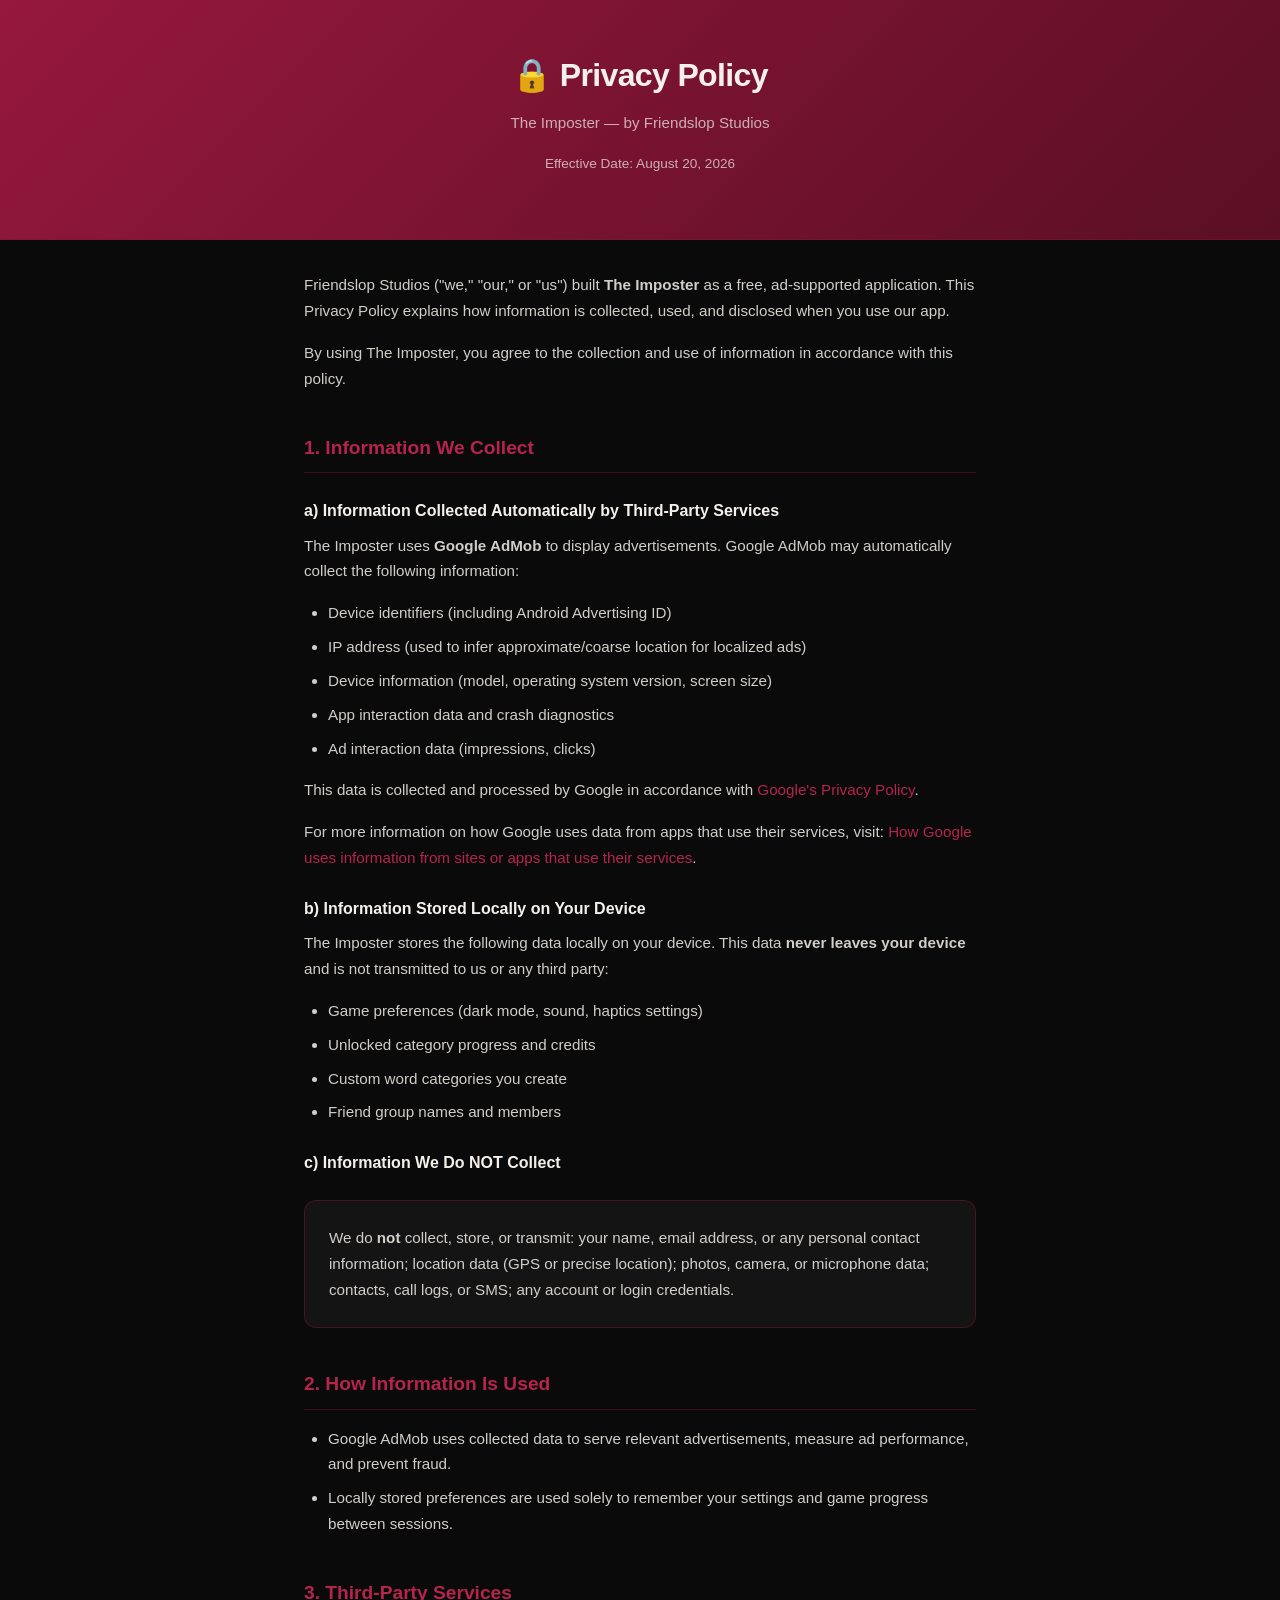
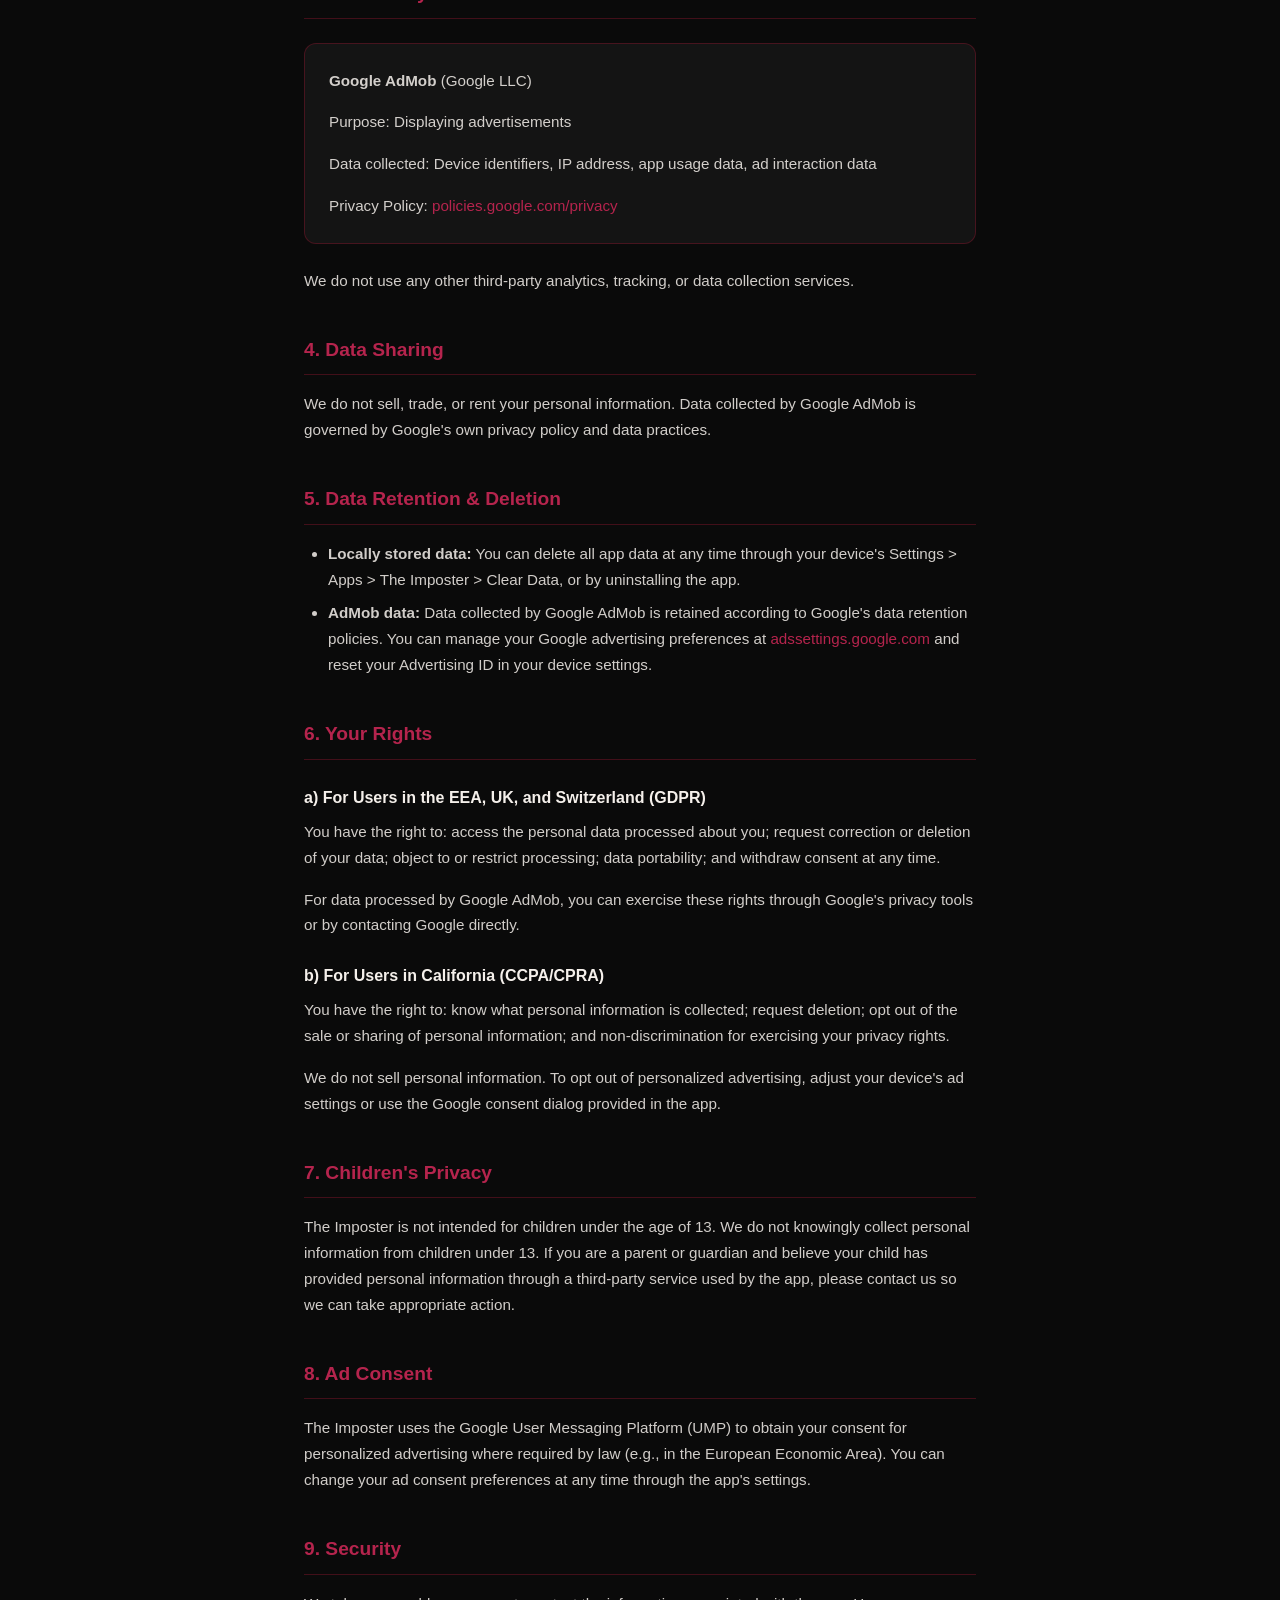
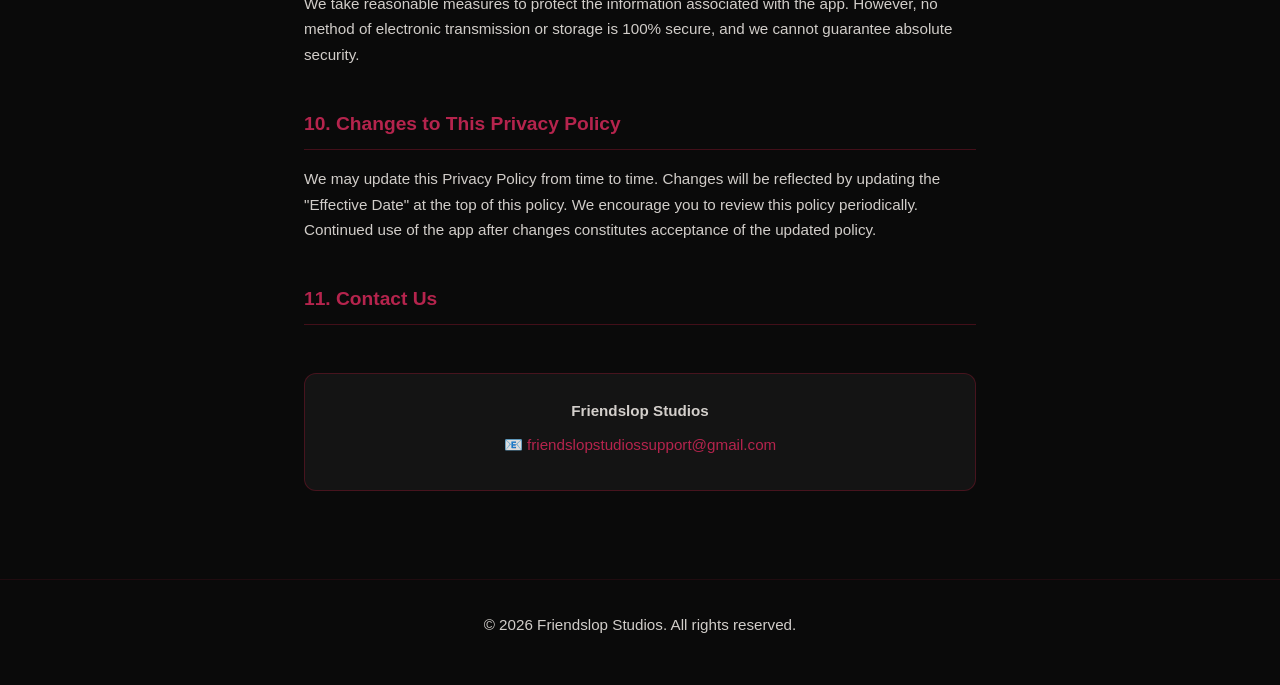
==== index.html @ f7e6eac1 "Add files via upload" ====
<!DOCTYPE html>
<html lang="en">
<head>
    <meta charset="UTF-8">
    <meta name="viewport" content="width=device-width, initial-scale=1.0">
    <title>Privacy Policy — The Imposter</title>
    <meta name="description" content="Privacy Policy for The Imposter game app by Friendslop Studios.">
    <style>
        :root {
            --bg: #0A0A0A;
            --surface: #141414;
            --accent: #96183C;
            --accent-light: #B5244D;
            --text: #F5F0EB;
            --text-muted: #8A7E74;
            --border: rgba(122, 20, 41, 0.5);
        }

        * {
            margin: 0;
            padding: 0;
            box-sizing: border-box;
        }

        body {
            font-family: 'Segoe UI', -apple-system, BlinkMacSystemFont, 'Roboto', sans-serif;
            background-color: var(--bg);
            color: var(--text);
            line-height: 1.7;
            padding: 0;
        }

        .header {
            background: linear-gradient(135deg, var(--accent) 0%, #5a0f22 100%);
            padding: 3rem 1.5rem;
            text-align: center;
            border-bottom: 1px solid var(--border);
        }

        .header h1 {
            font-size: 2rem;
            font-weight: 800;
            margin-bottom: 0.5rem;
            letter-spacing: -0.02em;
        }

        .header p {
            color: rgba(245, 240, 235, 0.7);
            font-size: 0.95rem;
        }

        .container {
            max-width: 720px;
            margin: 0 auto;
            padding: 2rem 1.5rem 4rem;
        }

        h2 {
            color: var(--accent-light);
            font-size: 1.2rem;
            font-weight: 700;
            margin-top: 2.5rem;
            margin-bottom: 1rem;
            padding-bottom: 0.5rem;
            border-bottom: 1px solid var(--border);
        }

        h3 {
            color: var(--text);
            font-size: 1rem;
            font-weight: 600;
            margin-top: 1.5rem;
            margin-bottom: 0.5rem;
        }

        p {
            margin-bottom: 1rem;
            color: rgba(245, 240, 235, 0.85);
            font-size: 0.95rem;
        }

        ul {
            margin-bottom: 1rem;
            padding-left: 1.5rem;
        }

        li {
            margin-bottom: 0.5rem;
            color: rgba(245, 240, 235, 0.85);
            font-size: 0.95rem;
        }

        a {
            color: var(--accent-light);
            text-decoration: none;
            border-bottom: 1px solid transparent;
            transition: border-color 0.2s;
        }

        a:hover {
            border-bottom-color: var(--accent-light);
        }

        .card {
            background: var(--surface);
            border: 1px solid var(--border);
            border-radius: 12px;
            padding: 1.5rem;
            margin: 1.5rem 0;
        }

        .contact-card {
            text-align: center;
            margin-top: 3rem;
        }

        .contact-card p {
            margin-bottom: 0.5rem;
        }

        .footer {
            text-align: center;
            padding: 2rem;
            color: var(--text-muted);
            font-size: 0.85rem;
            border-top: 1px solid rgba(122, 20, 41, 0.2);
        }

        @media (max-width: 600px) {
            .header {
                padding: 2rem 1rem;
            }
            .header h1 {
                font-size: 1.5rem;
            }
            .container {
                padding: 1.5rem 1rem 3rem;
            }
        }
    </style>
</head>
<body>

<div class="header">
    <h1>🔒 Privacy Policy</h1>
    <p>The Imposter — by Friendslop Studios</p>
    <p style="margin-top: 0.5rem; font-size: 0.85rem;">Effective Date: August 20, 2026</p>
</div>

<div class="container">
    <p>Friendslop Studios ("we," "our," or "us") built <strong>The Imposter</strong> as a free, ad-supported application. This Privacy Policy explains how information is collected, used, and disclosed when you use our app.</p>
    <p>By using The Imposter, you agree to the collection and use of information in accordance with this policy.</p>

    <h2>1. Information We Collect</h2>

    <h3>a) Information Collected Automatically by Third-Party Services</h3>
    <p>The Imposter uses <strong>Google AdMob</strong> to display advertisements. Google AdMob may automatically collect the following information:</p>
    <ul>
        <li>Device identifiers (including Android Advertising ID)</li>
        <li>IP address (used to infer approximate/coarse location for localized ads)</li>
        <li>Device information (model, operating system version, screen size)</li>
        <li>App interaction data and crash diagnostics</li>
        <li>Ad interaction data (impressions, clicks)</li>
    </ul>
    <p>This data is collected and processed by Google in accordance with <a href="https://policies.google.com/privacy" target="_blank" rel="noopener">Google's Privacy Policy</a>.</p>
    <p>For more information on how Google uses data from apps that use their services, visit: <a href="https://policies.google.com/technologies/partner-sites" target="_blank" rel="noopener">How Google uses information from sites or apps that use their services</a>.</p>

    <h3>b) Information Stored Locally on Your Device</h3>
    <p>The Imposter stores the following data locally on your device. This data <strong>never leaves your device</strong> and is not transmitted to us or any third party:</p>
    <ul>
        <li>Game preferences (dark mode, sound, haptics settings)</li>
        <li>Unlocked category progress and credits</li>
        <li>Custom word categories you create</li>
        <li>Friend group names and members</li>
    </ul>

    <h3>c) Information We Do NOT Collect</h3>
    <div class="card">
        <p style="margin-bottom: 0;">We do <strong>not</strong> collect, store, or transmit: your name, email address, or any personal contact information; location data (GPS or precise location); photos, camera, or microphone data; contacts, call logs, or SMS; any account or login credentials.</p>
    </div>

    <h2>2. How Information Is Used</h2>
    <ul>
        <li>Google AdMob uses collected data to serve relevant advertisements, measure ad performance, and prevent fraud.</li>
        <li>Locally stored preferences are used solely to remember your settings and game progress between sessions.</li>
    </ul>

    <h2>3. Third-Party Services</h2>
    <div class="card">
        <p><strong>Google AdMob</strong> (Google LLC)</p>
        <p>Purpose: Displaying advertisements</p>
        <p>Data collected: Device identifiers, IP address, app usage data, ad interaction data</p>
        <p style="margin-bottom: 0;">Privacy Policy: <a href="https://policies.google.com/privacy" target="_blank" rel="noopener">policies.google.com/privacy</a></p>
    </div>
    <p>We do not use any other third-party analytics, tracking, or data collection services.</p>

    <h2>4. Data Sharing</h2>
    <p>We do not sell, trade, or rent your personal information. Data collected by Google AdMob is governed by Google's own privacy policy and data practices.</p>

    <h2>5. Data Retention &amp; Deletion</h2>
    <ul>
        <li><strong>Locally stored data:</strong> You can delete all app data at any time through your device's Settings &gt; Apps &gt; The Imposter &gt; Clear Data, or by uninstalling the app.</li>
        <li><strong>AdMob data:</strong> Data collected by Google AdMob is retained according to Google's data retention policies. You can manage your Google advertising preferences at <a href="https://adssettings.google.com" target="_blank" rel="noopener">adssettings.google.com</a> and reset your Advertising ID in your device settings.</li>
    </ul>

    <h2>6. Your Rights</h2>

    <h3>a) For Users in the EEA, UK, and Switzerland (GDPR)</h3>
    <p>You have the right to: access the personal data processed about you; request correction or deletion of your data; object to or restrict processing; data portability; and withdraw consent at any time.</p>
    <p>For data processed by Google AdMob, you can exercise these rights through Google's privacy tools or by contacting Google directly.</p>

    <h3>b) For Users in California (CCPA/CPRA)</h3>
    <p>You have the right to: know what personal information is collected; request deletion; opt out of the sale or sharing of personal information; and non-discrimination for exercising your privacy rights.</p>
    <p>We do not sell personal information. To opt out of personalized advertising, adjust your device's ad settings or use the Google consent dialog provided in the app.</p>

    <h2>7. Children's Privacy</h2>
    <p>The Imposter is not intended for children under the age of 13. We do not knowingly collect personal information from children under 13. If you are a parent or guardian and believe your child has provided personal information through a third-party service used by the app, please contact us so we can take appropriate action.</p>

    <h2>8. Ad Consent</h2>
    <p>The Imposter uses the Google User Messaging Platform (UMP) to obtain your consent for personalized advertising where required by law (e.g., in the European Economic Area). You can change your ad consent preferences at any time through the app's settings.</p>

    <h2>9. Security</h2>
    <p>We take reasonable measures to protect the information associated with the app. However, no method of electronic transmission or storage is 100% secure, and we cannot guarantee absolute security.</p>

    <h2>10. Changes to This Privacy Policy</h2>
    <p>We may update this Privacy Policy from time to time. Changes will be reflected by updating the "Effective Date" at the top of this policy. We encourage you to review this policy periodically. Continued use of the app after changes constitutes acceptance of the updated policy.</p>

    <h2>11. Contact Us</h2>
    <div class="card contact-card">
        <p><strong>Friendslop Studios</strong></p>
        <p>📧 <a href="mailto:friendslopstudiossupport@gmail.com">friendslopstudiossupport@gmail.com</a></p>
    </div>
</div>

<div class="footer">
    <p>&copy; 2026 Friendslop Studios. All rights reserved.</p>
</div>

</body>
</html>
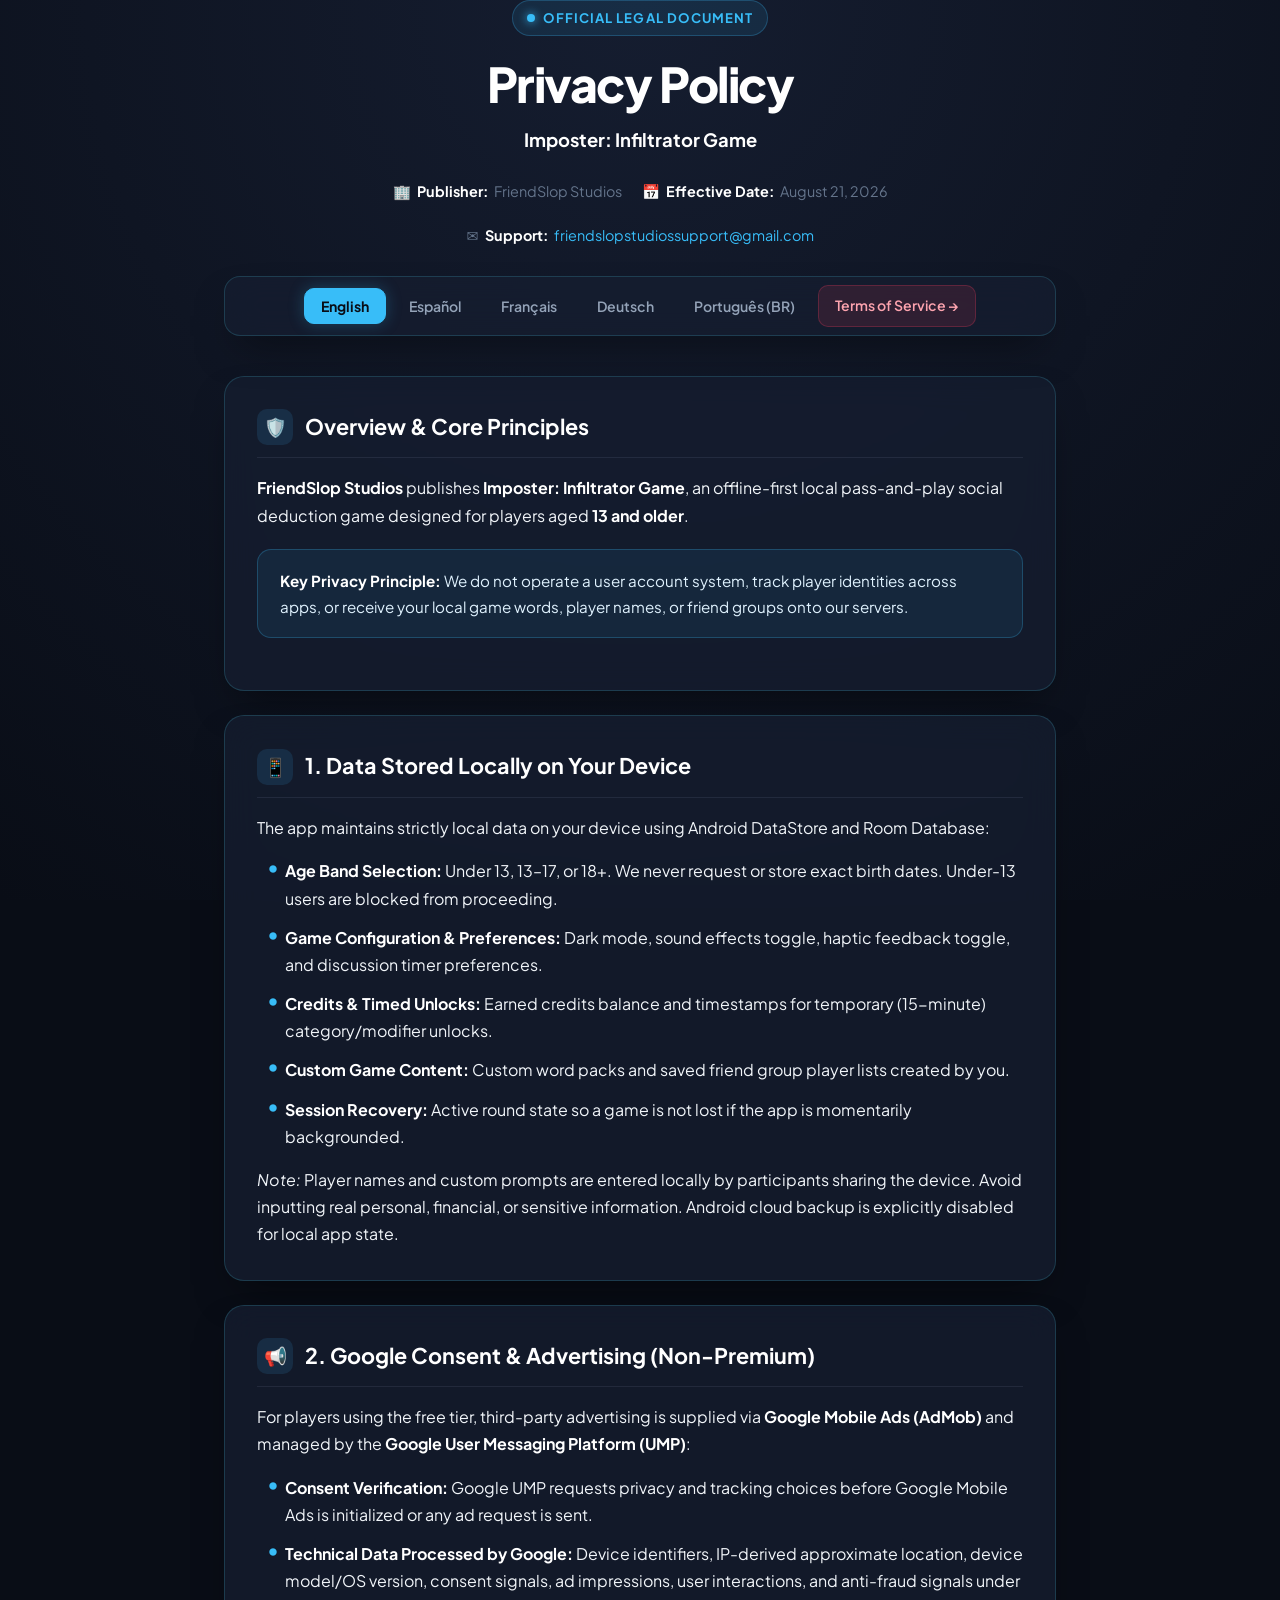
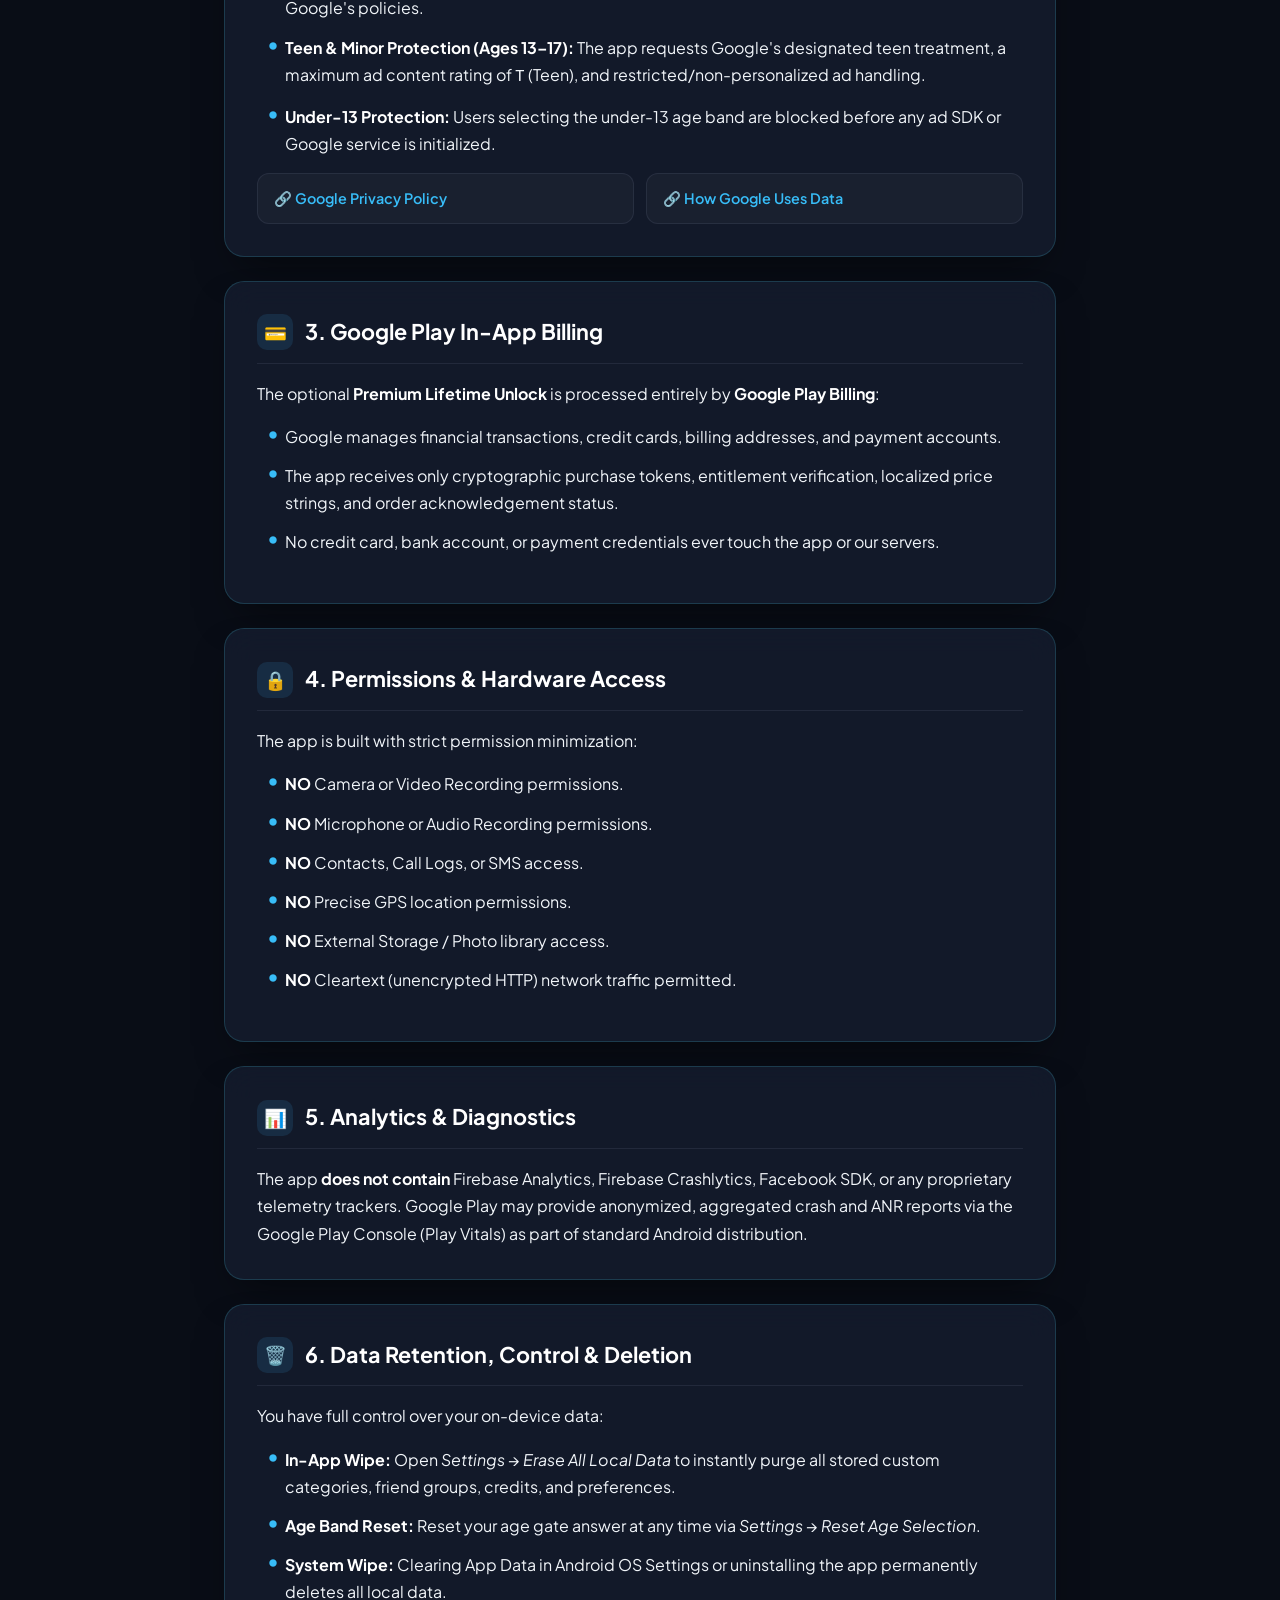
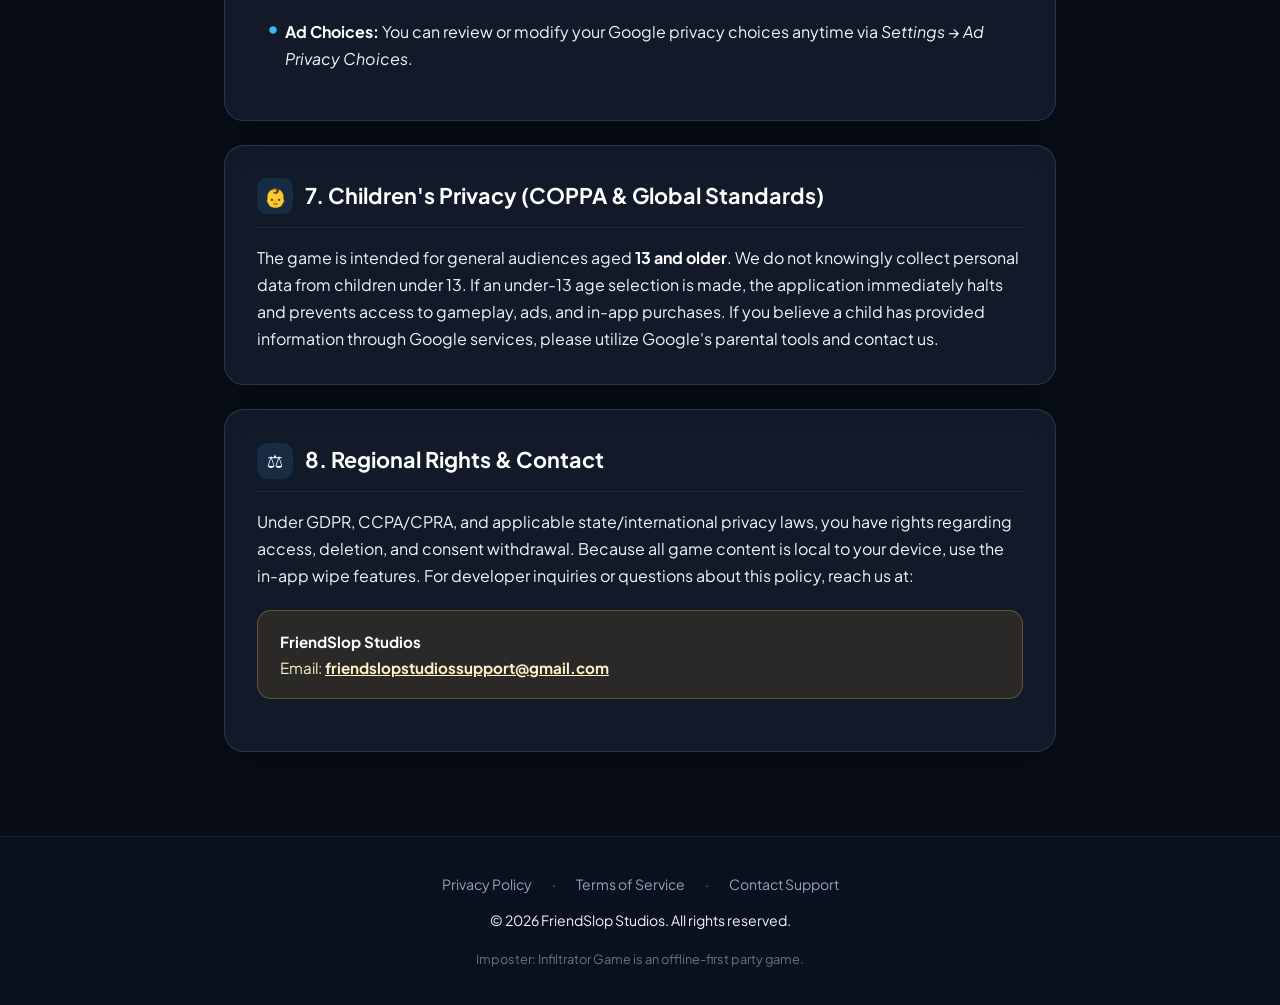
==== commit eb0a44b5: "Add files via upload" ====
--- a/index.html
+++ b/index.html
@@ -1,240 +1,701 @@
 <!DOCTYPE html>
 <html lang="en">
 <head>
-    <meta charset="UTF-8">
-    <meta name="viewport" content="width=device-width, initial-scale=1.0">
-    <title>Privacy Policy — The Imposter</title>
-    <meta name="description" content="Privacy Policy for The Imposter game app by Friendslop Studios.">
-    <style>
-        :root {
-            --bg: #0A0A0A;
-            --surface: #141414;
-            --accent: #96183C;
-            --accent-light: #B5244D;
-            --text: #F5F0EB;
-            --text-muted: #8A7E74;
-            --border: rgba(122, 20, 41, 0.5);
-        }
-
-        * {
-            margin: 0;
-            padding: 0;
-            box-sizing: border-box;
-        }
-
-        body {
-            font-family: 'Segoe UI', -apple-system, BlinkMacSystemFont, 'Roboto', sans-serif;
-            background-color: var(--bg);
-            color: var(--text);
-            line-height: 1.7;
-            padding: 0;
-        }
-
-        .header {
-            background: linear-gradient(135deg, var(--accent) 0%, #5a0f22 100%);
-            padding: 3rem 1.5rem;
-            text-align: center;
-            border-bottom: 1px solid var(--border);
-        }
-
-        .header h1 {
-            font-size: 2rem;
-            font-weight: 800;
-            margin-bottom: 0.5rem;
-            letter-spacing: -0.02em;
-        }
-
-        .header p {
-            color: rgba(245, 240, 235, 0.7);
-            font-size: 0.95rem;
-        }
-
-        .container {
-            max-width: 720px;
-            margin: 0 auto;
-            padding: 2rem 1.5rem 4rem;
-        }
-
-        h2 {
-            color: var(--accent-light);
-            font-size: 1.2rem;
-            font-weight: 700;
-            margin-top: 2.5rem;
-            margin-bottom: 1rem;
-            padding-bottom: 0.5rem;
-            border-bottom: 1px solid var(--border);
-        }
-
-        h3 {
-            color: var(--text);
-            font-size: 1rem;
-            font-weight: 600;
-            margin-top: 1.5rem;
-            margin-bottom: 0.5rem;
-        }
-
-        p {
-            margin-bottom: 1rem;
-            color: rgba(245, 240, 235, 0.85);
-            font-size: 0.95rem;
-        }
-
-        ul {
-            margin-bottom: 1rem;
-            padding-left: 1.5rem;
-        }
-
-        li {
-            margin-bottom: 0.5rem;
-            color: rgba(245, 240, 235, 0.85);
-            font-size: 0.95rem;
-        }
-
-        a {
-            color: var(--accent-light);
-            text-decoration: none;
-            border-bottom: 1px solid transparent;
-            transition: border-color 0.2s;
-        }
-
-        a:hover {
-            border-bottom-color: var(--accent-light);
-        }
-
-        .card {
-            background: var(--surface);
-            border: 1px solid var(--border);
-            border-radius: 12px;
-            padding: 1.5rem;
-            margin: 1.5rem 0;
-        }
-
-        .contact-card {
-            text-align: center;
-            margin-top: 3rem;
-        }
-
-        .contact-card p {
-            margin-bottom: 0.5rem;
-        }
-
-        .footer {
-            text-align: center;
-            padding: 2rem;
-            color: var(--text-muted);
-            font-size: 0.85rem;
-            border-top: 1px solid rgba(122, 20, 41, 0.2);
-        }
-
-        @media (max-width: 600px) {
-            .header {
-                padding: 2rem 1rem;
-            }
-            .header h1 {
-                font-size: 1.5rem;
-            }
-            .container {
-                padding: 1.5rem 1rem 3rem;
-            }
-        }
-    </style>
+  <meta charset="UTF-8">
+  <meta name="viewport" content="width=device-width, initial-scale=1.0">
+  <title>Privacy Policy — Imposter: Infiltrator Game</title>
+  <meta name="description" content="Official Privacy Policy for Imposter: Infiltrator Game published by FriendSlop Studios.">
+  <link rel="preconnect" href="https://fonts.googleapis.com">
+  <link rel="preconnect" href="https://fonts.gstatic.com" crossorigin>
+  <link href="https://fonts.googleapis.com/css2?family=Plus+Jakarta+Sans:wght@400;500;600;700;800&display=swap" rel="stylesheet">
+  
+  <style>
+    :root {
+      --bg-gradient: radial-gradient(circle at 50% 0%, #151d30 0%, #090d16 100%);
+      --bg: #090d16;
+      --card-bg: rgba(22, 30, 48, 0.75);
+      --card-border: rgba(77, 214, 237, 0.18);
+      --card-hover-border: rgba(77, 214, 237, 0.35);
+      --text-main: #f1f5f9;
+      --text-muted: #94a3b8;
+      --text-dim: #64748b;
+      --primary: #38bdf8;
+      --primary-glow: rgba(56, 189, 248, 0.25);
+      --accent: #f43f5e;
+      --gold: #fbbf24;
+      --gold-bg: rgba(251, 191, 36, 0.1);
+      --success: #34d399;
+      --line: rgba(148, 163, 184, 0.12);
+      --shadow: 0 20px 40px -15px rgba(0, 0, 0, 0.5);
+    }
+
+    * {
+      box-sizing: border-box;
+      margin: 0;
+      padding: 0;
+    }
+
+    body {
+      background: var(--bg);
+      background-image: var(--bg-gradient);
+      background-attachment: fixed;
+      color: var(--text-main);
+      font-family: 'Plus Jakarta Sans', system-ui, -apple-system, sans-serif;
+      line-height: 1.7;
+      font-size: 16px;
+      min-height: 100vh;
+      display: flex;
+      flex-direction: column;
+    }
+
+    .container {
+      width: 100%;
+      max-width: 880px;
+      margin: 0 auto;
+      padding: 0 24px;
+    }
+
+    /* Header */
+    header {
+      padding: 60px 0 32px;
+      text-align: center;
+      position: relative;
+    }
+
+    .badge-wrap {
+      display: inline-flex;
+      align-items: center;
+      gap: 8px;
+      background: rgba(56, 189, 248, 0.1);
+      border: 1px solid rgba(56, 189, 248, 0.25);
+      padding: 6px 14px;
+      border-radius: 999px;
+      font-size: 0.82rem;
+      font-weight: 700;
+      color: var(--primary);
+      text-transform: uppercase;
+      letter-spacing: 0.08em;
+      margin-bottom: 20px;
+    }
+
+    .badge-dot {
+      width: 8px;
+      height: 8px;
+      background: var(--primary);
+      border-radius: 50%;
+      box-shadow: 0 0 10px var(--primary);
+    }
+
+    h1 {
+      font-size: clamp(2rem, 5vw, 3rem);
+      font-weight: 800;
+      letter-spacing: -0.03em;
+      color: #ffffff;
+      margin-bottom: 12px;
+      line-height: 1.15;
+    }
+
+    .subtitle {
+      font-size: 1.15rem;
+      color: var(--text-muted);
+      max-width: 600px;
+      margin: 0 auto 24px;
+    }
+
+    .meta-bar {
+      display: flex;
+      flex-wrap: wrap;
+      justify-content: center;
+      gap: 20px;
+      font-size: 0.9rem;
+      color: var(--text-dim);
+      margin-bottom: 28px;
+    }
+
+    .meta-bar span {
+      display: inline-flex;
+      align-items: center;
+      gap: 6px;
+    }
+
+    .meta-bar a {
+      color: var(--primary);
+      text-decoration: none;
+      transition: color 0.2s;
+    }
+
+    .meta-bar a:hover {
+      text-decoration: underline;
+    }
+
+    /* Language & Nav Bar */
+    .nav-bar {
+      background: var(--card-bg);
+      backdrop-filter: blur(16px);
+      -webkit-backdrop-filter: blur(16px);
+      border: 1px solid var(--card-border);
+      border-radius: 16px;
+      padding: 8px;
+      display: flex;
+      flex-wrap: wrap;
+      justify-content: center;
+      align-items: center;
+      gap: 6px;
+      margin-bottom: 40px;
+      box-shadow: var(--shadow);
+      position: sticky;
+      top: 16px;
+      z-index: 100;
+    }
+
+    .nav-btn {
+      background: transparent;
+      border: 1px solid transparent;
+      color: var(--text-muted);
+      padding: 8px 16px;
+      border-radius: 10px;
+      font-size: 0.88rem;
+      font-weight: 600;
+      cursor: pointer;
+      text-decoration: none;
+      transition: all 0.2s ease;
+      font-family: inherit;
+    }
+
+    .nav-btn:hover {
+      color: var(--text-main);
+      background: rgba(255, 255, 255, 0.05);
+    }
+
+    .nav-btn.active {
+      background: var(--primary);
+      color: #090d16;
+      font-weight: 700;
+      border-color: var(--primary);
+      box-shadow: 0 0 16px var(--primary-glow);
+    }
+
+    .nav-btn.terms-link {
+      background: rgba(244, 63, 94, 0.12);
+      color: #fda4af;
+      border-color: rgba(244, 63, 94, 0.25);
+    }
+
+    .nav-btn.terms-link:hover {
+      background: rgba(244, 63, 94, 0.22);
+      color: #fff;
+    }
+
+    /* Policy Content Cards */
+    .policy-container {
+      margin-bottom: 60px;
+    }
+
+    .lang-section {
+      display: none;
+    }
+
+    .lang-section.active {
+      display: block;
+      animation: fadeIn 0.3s cubic-bezier(0.16, 1, 0.3, 1);
+    }
+
+    @keyframes fadeIn {
+      from { opacity: 0; transform: translateY(8px); }
+      to { opacity: 1; transform: translateY(0); }
+    }
+
+    .card {
+      background: var(--card-bg);
+      backdrop-filter: blur(16px);
+      -webkit-backdrop-filter: blur(16px);
+      border: 1px solid var(--card-border);
+      border-radius: 20px;
+      padding: 32px;
+      margin-bottom: 24px;
+      box-shadow: var(--shadow);
+      transition: border-color 0.2s ease;
+    }
+
+    .card:hover {
+      border-color: var(--card-hover-border);
+    }
+
+    .card-title {
+      font-size: 1.35rem;
+      font-weight: 700;
+      color: #ffffff;
+      display: flex;
+      align-items: center;
+      gap: 12px;
+      margin-bottom: 16px;
+      padding-bottom: 12px;
+      border-bottom: 1px solid var(--line);
+    }
+
+    .card-title-icon {
+      display: inline-flex;
+      align-items: center;
+      justify-content: center;
+      width: 36px;
+      height: 36px;
+      background: rgba(56, 189, 248, 0.12);
+      border-radius: 10px;
+      font-size: 1.15rem;
+    }
+
+    p {
+      margin-bottom: 16px;
+      color: var(--text-main);
+    }
+
+    p:last-child {
+      margin-bottom: 0;
+    }
+
+    ul {
+      list-style: none;
+      margin: 16px 0;
+      display: flex;
+      flex-direction: column;
+      gap: 12px;
+    }
+
+    li {
+      position: relative;
+      padding-left: 28px;
+      color: var(--text-main);
+    }
+
+    li::before {
+      content: "•";
+      color: var(--primary);
+      position: absolute;
+      left: 10px;
+      font-size: 1.4rem;
+      line-height: 1;
+      top: -2px;
+    }
+
+    strong {
+      color: #ffffff;
+      font-weight: 700;
+    }
+
+    .highlight-box {
+      background: rgba(56, 189, 248, 0.08);
+      border: 1px solid rgba(56, 189, 248, 0.25);
+      border-radius: 14px;
+      padding: 18px 22px;
+      margin: 20px 0;
+      font-size: 0.95rem;
+      color: #e0f2fe;
+    }
+
+    .gold-box {
+      background: var(--gold-bg);
+      border: 1px solid rgba(251, 191, 36, 0.28);
+      border-radius: 14px;
+      padding: 18px 22px;
+      margin: 20px 0;
+      font-size: 0.95rem;
+      color: #fef3c7;
+    }
+
+    .links-grid {
+      display: grid;
+      grid-template-columns: repeat(auto-fit, minmax(240px, 1fr));
+      gap: 12px;
+      margin-top: 16px;
+    }
+
+    .link-item {
+      display: flex;
+      align-items: center;
+      gap: 10px;
+      background: rgba(255, 255, 255, 0.03);
+      border: 1px solid var(--line);
+      padding: 12px 16px;
+      border-radius: 12px;
+      color: var(--primary);
+      text-decoration: none;
+      font-size: 0.9rem;
+      font-weight: 600;
+      transition: all 0.2s;
+    }
+
+    .link-item:hover {
+      background: rgba(56, 189, 248, 0.1);
+      border-color: rgba(56, 189, 248, 0.3);
+      transform: translateY(-2px);
+    }
+
+    /* Footer */
+    footer {
+      margin-top: auto;
+      background: rgba(11, 17, 31, 0.9);
+      border-top: 1px solid var(--line);
+      padding: 36px 0;
+      text-align: center;
+      font-size: 0.88rem;
+      color: var(--text-dim);
+    }
+
+    .footer-links {
+      display: flex;
+      justify-content: center;
+      gap: 20px;
+      margin-bottom: 12px;
+    }
+
+    .footer-links a {
+      color: var(--text-muted);
+      text-decoration: none;
+      transition: color 0.2s;
+    }
+
+    .footer-links a:hover {
+      color: var(--primary);
+    }
+
+    /* Quick jump floating button */
+    .top-btn {
+      position: fixed;
+      bottom: 24px;
+      right: 24px;
+      background: var(--card-bg);
+      border: 1px solid var(--card-border);
+      color: var(--primary);
+      width: 44px;
+      height: 44px;
+      border-radius: 50%;
+      display: flex;
+      align-items: center;
+      justify-content: center;
+      font-size: 1.2rem;
+      cursor: pointer;
+      box-shadow: var(--shadow);
+      opacity: 0;
+      pointer-events: none;
+      transition: all 0.25s ease;
+      z-index: 99;
+    }
+
+    .top-btn.visible {
+      opacity: 1;
+      pointer-events: auto;
+    }
+
+    .top-btn:hover {
+      background: var(--primary);
+      color: #090d16;
+    }
+
+    @media (max-width: 640px) {
+      header { padding: 40px 0 24px; }
+      .card { padding: 22px 18px; border-radius: 16px; }
+      .nav-bar { padding: 6px; }
+      .nav-btn { padding: 6px 12px; font-size: 0.8rem; }
+    }
+  </style>
 </head>
 <body>
 
-<div class="header">
-    <h1>🔒 Privacy Policy</h1>
-    <p>The Imposter — by Friendslop Studios</p>
-    <p style="margin-top: 0.5rem; font-size: 0.85rem;">Effective Date: August 20, 2026</p>
-</div>
-
-<div class="container">
-    <p>Friendslop Studios ("we," "our," or "us") built <strong>The Imposter</strong> as a free, ad-supported application. This Privacy Policy explains how information is collected, used, and disclosed when you use our app.</p>
-    <p>By using The Imposter, you agree to the collection and use of information in accordance with this policy.</p>
-
-    <h2>1. Information We Collect</h2>
-
-    <h3>a) Information Collected Automatically by Third-Party Services</h3>
-    <p>The Imposter uses <strong>Google AdMob</strong> to display advertisements. Google AdMob may automatically collect the following information:</p>
-    <ul>
-        <li>Device identifiers (including Android Advertising ID)</li>
-        <li>IP address (used to infer approximate/coarse location for localized ads)</li>
-        <li>Device information (model, operating system version, screen size)</li>
-        <li>App interaction data and crash diagnostics</li>
-        <li>Ad interaction data (impressions, clicks)</li>
-    </ul>
-    <p>This data is collected and processed by Google in accordance with <a href="https://policies.google.com/privacy" target="_blank" rel="noopener">Google's Privacy Policy</a>.</p>
-    <p>For more information on how Google uses data from apps that use their services, visit: <a href="https://policies.google.com/technologies/partner-sites" target="_blank" rel="noopener">How Google uses information from sites or apps that use their services</a>.</p>
-
-    <h3>b) Information Stored Locally on Your Device</h3>
-    <p>The Imposter stores the following data locally on your device. This data <strong>never leaves your device</strong> and is not transmitted to us or any third party:</p>
-    <ul>
-        <li>Game preferences (dark mode, sound, haptics settings)</li>
-        <li>Unlocked category progress and credits</li>
-        <li>Custom word categories you create</li>
-        <li>Friend group names and members</li>
-    </ul>
-
-    <h3>c) Information We Do NOT Collect</h3>
-    <div class="card">
-        <p style="margin-bottom: 0;">We do <strong>not</strong> collect, store, or transmit: your name, email address, or any personal contact information; location data (GPS or precise location); photos, camera, or microphone data; contacts, call logs, or SMS; any account or login credentials.</p>
+  <header class="container">
+    <div class="badge-wrap">
+      <span class="badge-dot"></span>
+      Official Legal Document
     </div>
-
-    <h2>2. How Information Is Used</h2>
-    <ul>
-        <li>Google AdMob uses collected data to serve relevant advertisements, measure ad performance, and prevent fraud.</li>
-        <li>Locally stored preferences are used solely to remember your settings and game progress between sessions.</li>
-    </ul>
-
-    <h2>3. Third-Party Services</h2>
-    <div class="card">
-        <p><strong>Google AdMob</strong> (Google LLC)</p>
-        <p>Purpose: Displaying advertisements</p>
-        <p>Data collected: Device identifiers, IP address, app usage data, ad interaction data</p>
-        <p style="margin-bottom: 0;">Privacy Policy: <a href="https://policies.google.com/privacy" target="_blank" rel="noopener">policies.google.com/privacy</a></p>
+    <h1>Privacy Policy</h1>
+    <p class="subtitle"><strong>Imposter: Infiltrator Game</strong></p>
+    <div class="meta-bar">
+      <span>🏢 <strong>Publisher:</strong> FriendSlop Studios</span>
+      <span>📅 <strong>Effective Date:</strong> August 21, 2026</span>
+      <span>✉️ <strong>Support:</strong> <a href="mailto:friendslopstudiossupport@gmail.com">friendslopstudiossupport@gmail.com</a></span>
     </div>
-    <p>We do not use any other third-party analytics, tracking, or data collection services.</p>
-
-    <h2>4. Data Sharing</h2>
-    <p>We do not sell, trade, or rent your personal information. Data collected by Google AdMob is governed by Google's own privacy policy and data practices.</p>
-
-    <h2>5. Data Retention &amp; Deletion</h2>
-    <ul>
-        <li><strong>Locally stored data:</strong> You can delete all app data at any time through your device's Settings &gt; Apps &gt; The Imposter &gt; Clear Data, or by uninstalling the app.</li>
-        <li><strong>AdMob data:</strong> Data collected by Google AdMob is retained according to Google's data retention policies. You can manage your Google advertising preferences at <a href="https://adssettings.google.com" target="_blank" rel="noopener">adssettings.google.com</a> and reset your Advertising ID in your device settings.</li>
-    </ul>
-
-    <h2>6. Your Rights</h2>
-
-    <h3>a) For Users in the EEA, UK, and Switzerland (GDPR)</h3>
-    <p>You have the right to: access the personal data processed about you; request correction or deletion of your data; object to or restrict processing; data portability; and withdraw consent at any time.</p>
-    <p>For data processed by Google AdMob, you can exercise these rights through Google's privacy tools or by contacting Google directly.</p>
-
-    <h3>b) For Users in California (CCPA/CPRA)</h3>
-    <p>You have the right to: know what personal information is collected; request deletion; opt out of the sale or sharing of personal information; and non-discrimination for exercising your privacy rights.</p>
-    <p>We do not sell personal information. To opt out of personalized advertising, adjust your device's ad settings or use the Google consent dialog provided in the app.</p>
-
-    <h2>7. Children's Privacy</h2>
-    <p>The Imposter is not intended for children under the age of 13. We do not knowingly collect personal information from children under 13. If you are a parent or guardian and believe your child has provided personal information through a third-party service used by the app, please contact us so we can take appropriate action.</p>
-
-    <h2>8. Ad Consent</h2>
-    <p>The Imposter uses the Google User Messaging Platform (UMP) to obtain your consent for personalized advertising where required by law (e.g., in the European Economic Area). You can change your ad consent preferences at any time through the app's settings.</p>
-
-    <h2>9. Security</h2>
-    <p>We take reasonable measures to protect the information associated with the app. However, no method of electronic transmission or storage is 100% secure, and we cannot guarantee absolute security.</p>
-
-    <h2>10. Changes to This Privacy Policy</h2>
-    <p>We may update this Privacy Policy from time to time. Changes will be reflected by updating the "Effective Date" at the top of this policy. We encourage you to review this policy periodically. Continued use of the app after changes constitutes acceptance of the updated policy.</p>
-
-    <h2>11. Contact Us</h2>
-    <div class="card contact-card">
-        <p><strong>Friendslop Studios</strong></p>
-        <p>📧 <a href="mailto:friendslopstudiossupport@gmail.com">friendslopstudiossupport@gmail.com</a></p>
+
+    <!-- Navigation Switcher -->
+    <nav class="nav-bar" aria-label="Language & Policy Navigation">
+      <button class="nav-btn active" onclick="setLang('en')">English</button>
+      <button class="nav-btn" onclick="setLang('es')">Español</button>
+      <button class="nav-btn" onclick="setLang('fr')">Français</button>
+      <button class="nav-btn" onclick="setLang('de')">Deutsch</button>
+      <button class="nav-btn" onclick="setLang('pt-br')">Português (BR)</button>
+      <a class="nav-btn terms-link" href="terms.html">Terms of Service →</a>
+    </nav>
+  </header>
+
+  <main class="container policy-container">
+
+    <!-- ==================== ENGLISH ==================== -->
+    <section id="en" class="lang-section active" lang="en">
+      
+      <div class="card">
+        <h2 class="card-title"><span class="card-title-icon">🛡️</span> Overview & Core Principles</h2>
+        <p><strong>FriendSlop Studios</strong> publishes <strong>Imposter: Infiltrator Game</strong>, an offline-first local pass-and-play social deduction game designed for players aged <strong>13 and older</strong>.</p>
+        <div class="highlight-box">
+          <strong>Key Privacy Principle:</strong> We do not operate a user account system, track player identities across apps, or receive your local game words, player names, or friend groups onto our servers.
+        </div>
+      </div>
+
+      <div class="card">
+        <h2 class="card-title"><span class="card-title-icon">📱</span> 1. Data Stored Locally on Your Device</h2>
+        <p>The app maintains strictly local data on your device using Android DataStore and Room Database:</p>
+        <ul>
+          <li><strong>Age Band Selection:</strong> Under 13, 13–17, or 18+. We never request or store exact birth dates. Under-13 users are blocked from proceeding.</li>
+          <li><strong>Game Configuration & Preferences:</strong> Dark mode, sound effects toggle, haptic feedback toggle, and discussion timer preferences.</li>
+          <li><strong>Credits & Timed Unlocks:</strong> Earned credits balance and timestamps for temporary (15-minute) category/modifier unlocks.</li>
+          <li><strong>Custom Game Content:</strong> Custom word packs and saved friend group player lists created by you.</li>
+          <li><strong>Session Recovery:</strong> Active round state so a game is not lost if the app is momentarily backgrounded.</li>
+        </ul>
+        <p><em>Note:</em> Player names and custom prompts are entered locally by participants sharing the device. Avoid inputting real personal, financial, or sensitive information. Android cloud backup is explicitly disabled for local app state.</p>
+      </div>
+
+      <div class="card">
+        <h2 class="card-title"><span class="card-title-icon">📢</span> 2. Google Consent & Advertising (Non-Premium)</h2>
+        <p>For players using the free tier, third-party advertising is supplied via <strong>Google Mobile Ads (AdMob)</strong> and managed by the <strong>Google User Messaging Platform (UMP)</strong>:</p>
+        <ul>
+          <li><strong>Consent Verification:</strong> Google UMP requests privacy and tracking choices before Google Mobile Ads is initialized or any ad request is sent.</li>
+          <li><strong>Technical Data Processed by Google:</strong> Device identifiers, IP-derived approximate location, device model/OS version, consent signals, ad impressions, user interactions, and anti-fraud signals under Google's policies.</li>
+          <li><strong>Teen & Minor Protection (Ages 13–17):</strong> The app requests Google's designated teen treatment, a maximum ad content rating of <code>T</code> (Teen), and restricted/non-personalized ad handling.</li>
+          <li><strong>Under-13 Protection:</strong> Users selecting the under-13 age band are blocked before any ad SDK or Google service is initialized.</li>
+        </ul>
+        <div class="links-grid">
+          <a class="link-item" href="https://policies.google.com/privacy" target="_blank" rel="noopener">🔗 Google Privacy Policy</a>
+          <a class="link-item" href="https://policies.google.com/technologies/partner-sites" target="_blank" rel="noopener">🔗 How Google Uses Data</a>
+        </div>
+      </div>
+
+      <div class="card">
+        <h2 class="card-title"><span class="card-title-icon">💳</span> 3. Google Play In-App Billing</h2>
+        <p>The optional <strong>Premium Lifetime Unlock</strong> is processed entirely by <strong>Google Play Billing</strong>:</p>
+        <ul>
+          <li>Google manages financial transactions, credit cards, billing addresses, and payment accounts.</li>
+          <li>The app receives only cryptographic purchase tokens, entitlement verification, localized price strings, and order acknowledgement status.</li>
+          <li>No credit card, bank account, or payment credentials ever touch the app or our servers.</li>
+        </ul>
+      </div>
+
+      <div class="card">
+        <h2 class="card-title"><span class="card-title-icon">🔒</span> 4. Permissions & Hardware Access</h2>
+        <p>The app is built with strict permission minimization:</p>
+        <ul>
+          <li><strong>NO</strong> Camera or Video Recording permissions.</li>
+          <li><strong>NO</strong> Microphone or Audio Recording permissions.</li>
+          <li><strong>NO</strong> Contacts, Call Logs, or SMS access.</li>
+          <li><strong>NO</strong> Precise GPS location permissions.</li>
+          <li><strong>NO</strong> External Storage / Photo library access.</li>
+          <li><strong>NO</strong> Cleartext (unencrypted HTTP) network traffic permitted.</li>
+        </ul>
+      </div>
+
+      <div class="card">
+        <h2 class="card-title"><span class="card-title-icon">📊</span> 5. Analytics & Diagnostics</h2>
+        <p>The app <strong>does not contain</strong> Firebase Analytics, Firebase Crashlytics, Facebook SDK, or any proprietary telemetry trackers. Google Play may provide anonymized, aggregated crash and ANR reports via the Google Play Console (Play Vitals) as part of standard Android distribution.</p>
+      </div>
+
+      <div class="card">
+        <h2 class="card-title"><span class="card-title-icon">🗑️</span> 6. Data Retention, Control & Deletion</h2>
+        <p>You have full control over your on-device data:</p>
+        <ul>
+          <li><strong>In-App Wipe:</strong> Open <em>Settings → Erase All Local Data</em> to instantly purge all stored custom categories, friend groups, credits, and preferences.</li>
+          <li><strong>Age Band Reset:</strong> Reset your age gate answer at any time via <em>Settings → Reset Age Selection</em>.</li>
+          <li><strong>System Wipe:</strong> Clearing App Data in Android OS Settings or uninstalling the app permanently deletes all local data.</li>
+          <li><strong>Ad Choices:</strong> You can review or modify your Google privacy choices anytime via <em>Settings → Ad Privacy Choices</em>.</li>
+        </ul>
+      </div>
+
+      <div class="card">
+        <h2 class="card-title"><span class="card-title-icon">👶</span> 7. Children's Privacy (COPPA & Global Standards)</h2>
+        <p>The game is intended for general audiences aged <strong>13 and older</strong>. We do not knowingly collect personal data from children under 13. If an under-13 age selection is made, the application immediately halts and prevents access to gameplay, ads, and in-app purchases. If you believe a child has provided information through Google services, please utilize Google's parental tools and contact us.</p>
+      </div>
+
+      <div class="card">
+        <h2 class="card-title"><span class="card-title-icon">⚖️</span> 8. Regional Rights & Contact</h2>
+        <p>Under GDPR, CCPA/CPRA, and applicable state/international privacy laws, you have rights regarding access, deletion, and consent withdrawal. Because all game content is local to your device, use the in-app wipe features. For developer inquiries or questions about this policy, reach us at:</p>
+        <div class="gold-box">
+          <strong>FriendSlop Studios</strong><br>
+          Email: <a href="mailto:friendslopstudiossupport@gmail.com" style="color: inherit; font-weight: 700;">friendslopstudiossupport@gmail.com</a>
+        </div>
+      </div>
+
+    </section>
+
+    <!-- ==================== ESPAÑOL ==================== -->
+    <section id="es" class="lang-section" lang="es">
+      <div class="card">
+        <h2 class="card-title"><span class="card-title-icon">🛡️</span> Resumen y Principios Fundamentales</h2>
+        <p><strong>FriendSlop Studios</strong> publica <strong>Imposter: Infiltrator Game</strong>, un juego de deducción social local y sin conexión diseñado para personas de <strong>13 años o más</strong>.</p>
+        <div class="highlight-box">
+          <strong>Principio clave de privacidad:</strong> No gestionamos cuentas de usuario ni recibimos en servidores externos los nombres de jugadores, grupos de amigos o palabras personalizadas.
+        </div>
+      </div>
+      <div class="card">
+        <h2 class="card-title"><span class="card-title-icon">📱</span> 1. Datos Guardados en su Dispositivo</h2>
+        <p>La aplicación almacena información de forma estrictamente local mediante Android DataStore y Room Database:</p>
+        <ul>
+          <li><strong>Franja de edad:</strong> Menor de 13, 13–17 o 18+. No se solicita fecha exacta de nacimiento. Menores de 13 años quedan bloqueados.</li>
+          <li><strong>Ajustes y preferencias:</strong> Modo oscuro, efectos de sonido, vibración háptica y temporizadores.</li>
+          <li><strong>Créditos y desbloqueos:</strong> Saldo de créditos y tiempo restante de categorías temporales (15 minutos).</li>
+          <li><strong>Contenido personalizado:</strong> Grupos de amigos y paquetes de palabras creados por el usuario.</li>
+        </ul>
+      </div>
+      <div class="card">
+        <h2 class="card-title"><span class="card-title-icon">📢</span> 2. Publicidad y Consentimiento de Google</h2>
+        <p>Para usuarios de la versión gratuita, los anuncios se gestionan mediante <strong>Google Mobile Ads (AdMob)</strong> y <strong>Google UMP</strong>. Para edades de 13–17 años se aplican restricciones para adolescentes (calificación T, anuncios no personalizados).</p>
+      </div>
+      <div class="card">
+        <h2 class="card-title"><span class="card-title-icon">🗑️</span> 3. Control y Eliminación de Datos</h2>
+        <p>Puede borrar todos los datos locales desde <em>Ajustes → Borrar todos los datos locales</em> o desinstalando la aplicación.</p>
+      </div>
+      <div class="card">
+        <h2 class="card-title"><span class="card-title-icon">✉️</span> Contacto</h2>
+        <p>Para dudas sobre privacidad: <a href="mailto:friendslopstudiossupport@gmail.com" style="color:var(--primary)">friendslopstudiossupport@gmail.com</a></p>
+      </div>
+    </section>
+
+    <!-- ==================== FRANÇAIS ==================== -->
+    <section id="fr" class="lang-section" lang="fr">
+      <div class="card">
+        <h2 class="card-title"><span class="card-title-icon">🛡️</span> Vue d'ensemble & Principes</h2>
+        <p><strong>FriendSlop Studios</strong> édite <strong>Imposter: Infiltrator Game</strong>, un jeu de groupe hors ligne destiné aux personnes de <strong>13 ans et plus</strong>.</p>
+        <div class="highlight-box">
+          <strong>Principe clé :</strong> Aucun compte utilisateur requis. Vos données de jeu locales, pseudos et groupes d'amis restent exclusivement sur votre appareil.
+        </div>
+      </div>
+      <div class="card">
+        <h2 class="card-title"><span class="card-title-icon">📱</span> 1. Données Stockées Localement</h2>
+        <ul>
+          <li><strong>Tranche d'âge :</strong> Moins de 13 ans, 13–17 ans ou 18+. Aucune date de naissance exacte demandée.</li>
+          <li><strong>Paramètres & Préférences :</strong> Thème sombre, effets sonores, retours haptiques.</li>
+          <li><strong>Crédits & Déblocages :</strong> Solde et durée des déblocages temporaires (15 minutes).</li>
+          <li><strong>Packs personnalisés & Groupes d'amis.</strong></li>
+        </ul>
+      </div>
+      <div class="card">
+        <h2 class="card-title"><span class="card-title-icon">🗑️</span> 2. Effacement des Données</h2>
+        <p>Effacez vos données à tout moment via <em>Paramètres → Effacer toutes les données locales</em> ou en désinstallant l'application.</p>
+      </div>
+      <div class="card">
+        <h2 class="card-title"><span class="card-title-icon">✉️</span> Contact</h2>
+        <p>Contact support : <a href="mailto:friendslopstudiossupport@gmail.com" style="color:var(--primary)">friendslopstudiossupport@gmail.com</a></p>
+      </div>
+    </section>
+
+    <!-- ==================== DEUTSCH ==================== -->
+    <section id="de" class="lang-section" lang="de">
+      <div class="card">
+        <h2 class="card-title"><span class="card-title-icon">🛡️</span> Übersicht & Datenschutzgrundsätze</h2>
+        <p><strong>FriendSlop Studios</strong> veröffentlicht <strong>Imposter: Infiltrator Game</strong>, ein Offline-Partyspiel für Personen ab <strong>13 Jahren</strong>.</p>
+        <div class="highlight-box">
+          <strong>Kernprinzip:</strong> Es gibt keine Benutzerkonten. Spielernamen, Freundesgruppen und eigene Wortpakete verbleiben vollständig auf Ihrem Gerät.
+        </div>
+      </div>
+      <div class="card">
+        <h2 class="card-title"><span class="card-title-icon">📱</span> 1. Auf dem Gerät gespeicherte Daten</h2>
+        <ul>
+          <li><strong>Altersgruppe:</strong> Unter 13, 13–17 oder 18+ (kein genaues Geburtsdatum).</li>
+          <li><strong>Einstellungen:</strong> Dunkelmodus, Sound, Haptik, Timer.</li>
+          <li><strong>Credits & Freischaltungen:</strong> Guthaben und 15-Minuten-Freischaltungen.</li>
+          <li><strong>Eigene Inhalte:</strong> Erstellte Kategorien und Gruppen.</li>
+        </ul>
+      </div>
+      <div class="card">
+        <h2 class="card-title"><span class="card-title-icon">🗑️</span> 2. Löschung von Daten</h2>
+        <p>Löschen Sie lokale Daten über <em>Einstellungen → Alle lokalen Daten löschen</em> oder durch Deinstallation der App.</p>
+      </div>
+      <div class="card">
+        <h2 class="card-title"><span class="card-title-icon">✉️</span> Kontakt</h2>
+        <p>Support-E-Mail: <a href="mailto:friendslopstudiossupport@gmail.com" style="color:var(--primary)">friendslopstudiossupport@gmail.com</a></p>
+      </div>
+    </section>
+
+    <!-- ==================== PORTUGUÊS (BR) ==================== -->
+    <section id="pt-br" class="lang-section" lang="pt-BR">
+      <div class="card">
+        <h2 class="card-title"><span class="card-title-icon">🛡️</span> Visão Geral e Princípios</h2>
+        <p>A <strong>FriendSlop Studios</strong> publica o <strong>Imposter: Infiltrator Game</strong>, um jogo social local off-line para pessoas com <strong>13 anos ou mais</strong>.</p>
+        <div class="highlight-box">
+          <strong>Privacidade em Primeiro Lugar:</strong> Não operamos contas de usuários nem coletamos nomes de jogadores, grupos ou palavras personalizadas em nossos servidores.
+        </div>
+      </div>
+      <div class="card">
+        <h2 class="card-title"><span class="card-title-icon">📱</span> 1. Dados Armazenados no Aparelho</h2>
+        <ul>
+          <li><strong>Faixa Etária:</strong> Menor de 13, 13–17 ou 18+ (sem pedir data exata de nascimento).</li>
+          <li><strong>Configurações:</strong> Modo escuro, sons, vibração tátil e temporizadores.</li>
+          <li><strong>Créditos e Desbloqueios:</strong> Saldo e desbloqueios temporários de 15 minutos.</li>
+          <li><strong>Grupos e Pacotes Personalizados.</strong></li>
+        </ul>
+      </div>
+      <div class="card">
+        <h2 class="card-title"><span class="card-title-icon">🗑️</span> 2. Exclusão e Controle</h2>
+        <p>Apague todos os dados locais em <em>Configurações → Apagar todos os dados locais</em> ou desinstalando o app.</p>
+      </div>
+      <div class="card">
+        <h2 class="card-title"><span class="card-title-icon">✉️</span> Contato</h2>
+        <p>E-mail de suporte: <a href="mailto:friendslopstudiossupport@gmail.com" style="color:var(--primary)">friendslopstudiossupport@gmail.com</a></p>
+      </div>
+    </section>
+
+  </main>
+
+  <footer>
+    <div class="container">
+      <div class="footer-links">
+        <a href="index.html">Privacy Policy</a>
+        <span>·</span>
+        <a href="terms.html">Terms of Service</a>
+        <span>·</span>
+        <a href="mailto:friendslopstudiossupport@gmail.com">Contact Support</a>
+      </div>
+      <p>© 2026 FriendSlop Studios. All rights reserved.</p>
+      <p style="font-size: 0.8rem; margin-top: 6px; color: var(--text-dim);">Imposter: Infiltrator Game is an offline-first party game.</p>
     </div>
-</div>
-
-<div class="footer">
-    <p>&copy; 2026 Friendslop Studios. All rights reserved.</p>
-</div>
-
+  </footer>
+
+  <!-- Floating back to top button -->
+  <button class="top-btn" id="topBtn" onclick="window.scrollTo({top:0, behavior:'smooth'})" title="Back to top">↑</button>
+
+  <script>
+    function setLang(langCode) {
+      document.querySelectorAll('.lang-section').forEach(el => el.classList.remove('active'));
+      document.querySelectorAll('.nav-btn').forEach(btn => {
+        if (!btn.classList.contains('terms-link')) {
+          btn.classList.remove('active');
+        }
+      });
+
+      const targetSection = document.getElementById(langCode);
+      if (targetSection) {
+        targetSection.classList.add('active');
+      }
+
+      const activeBtn = Array.from(document.querySelectorAll('.nav-btn')).find(b => b.getAttribute('onclick')?.includes(langCode));
+      if (activeBtn) {
+        activeBtn.classList.add('active');
+      }
+
+      window.location.hash = langCode;
+    }
+
+    // Handle hash on load
+    window.addEventListener('DOMContentLoaded', () => {
+      const hash = window.location.hash.replace('#', '');
+      if (hash && document.getElementById(hash)) {
+        setLang(hash);
+      }
+    });
+
+    // Scroll listener for top button
+    window.addEventListener('scroll', () => {
+      const topBtn = document.getElementById('topBtn');
+      if (window.scrollY > 300) {
+        topBtn.classList.add('visible');
+      } else {
+        topBtn.classList.remove('visible');
+      }
+    });
+  </script>
 </body>
 </html>
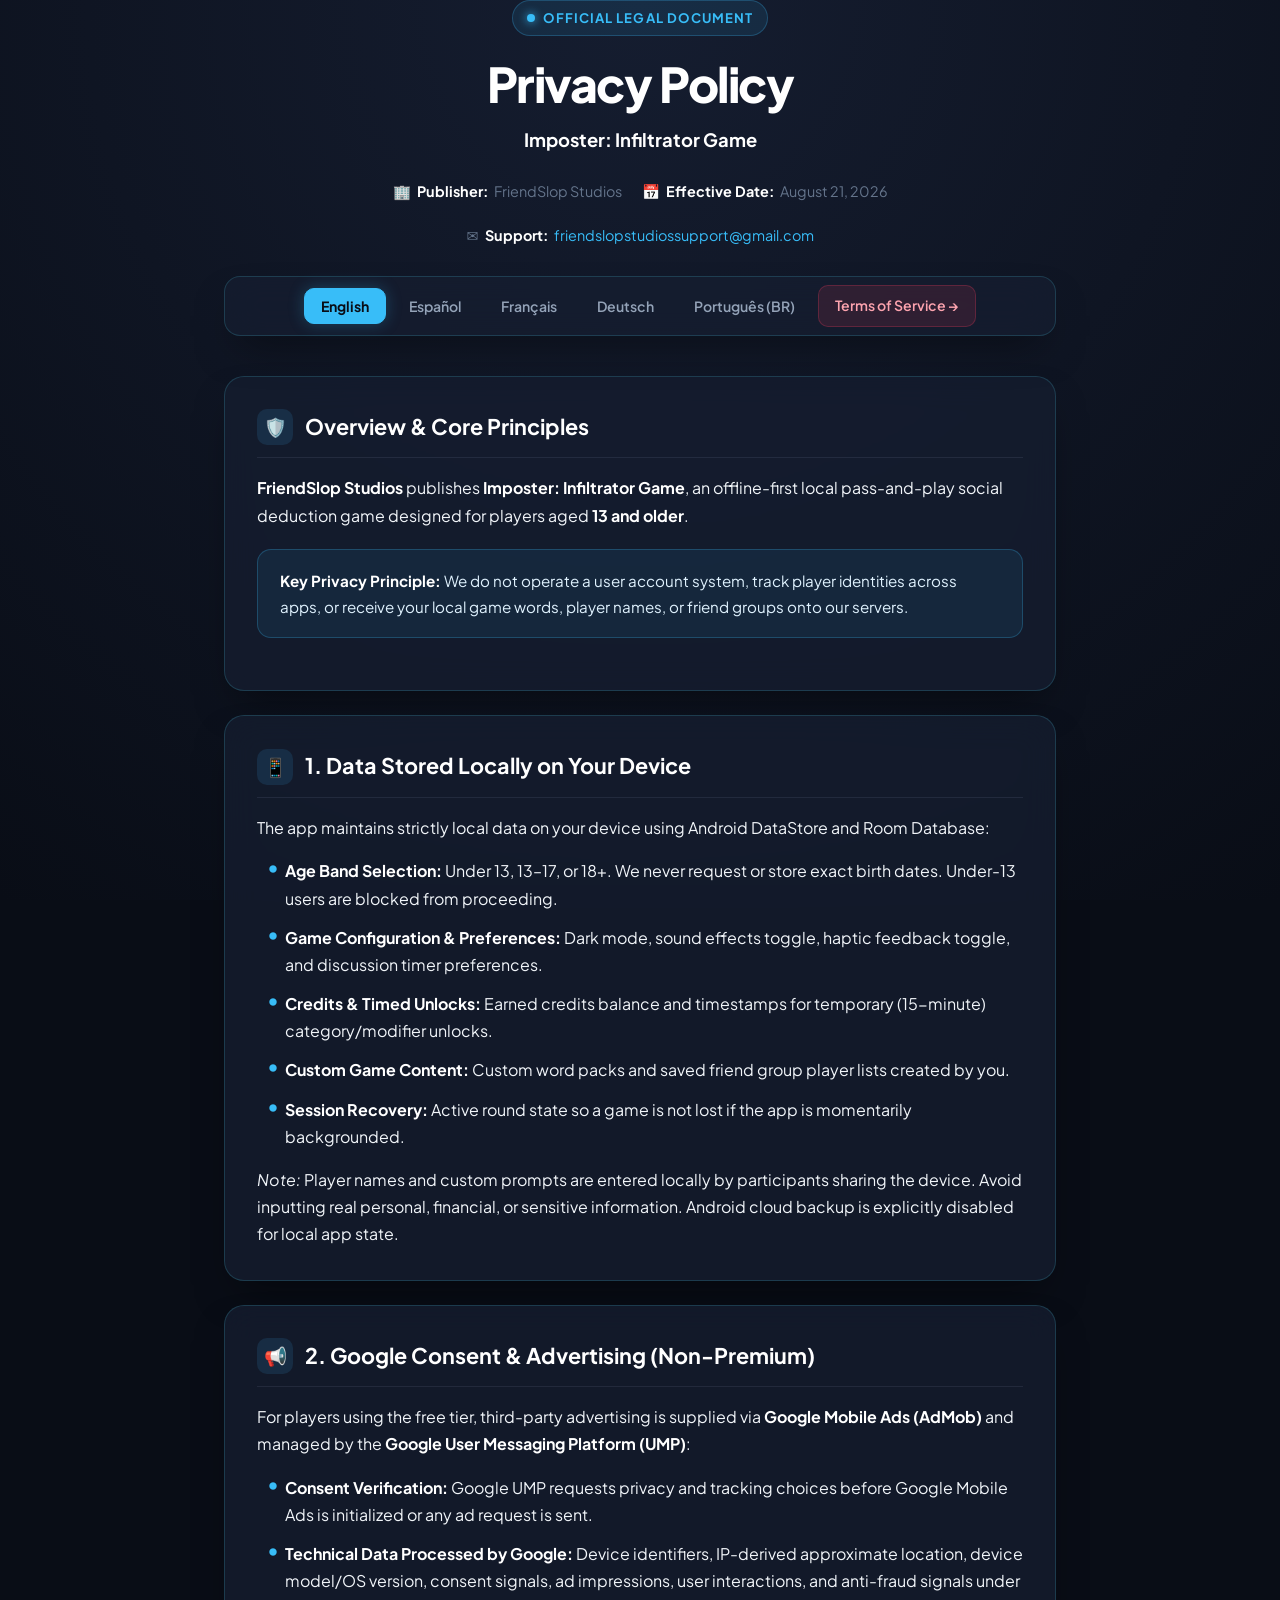
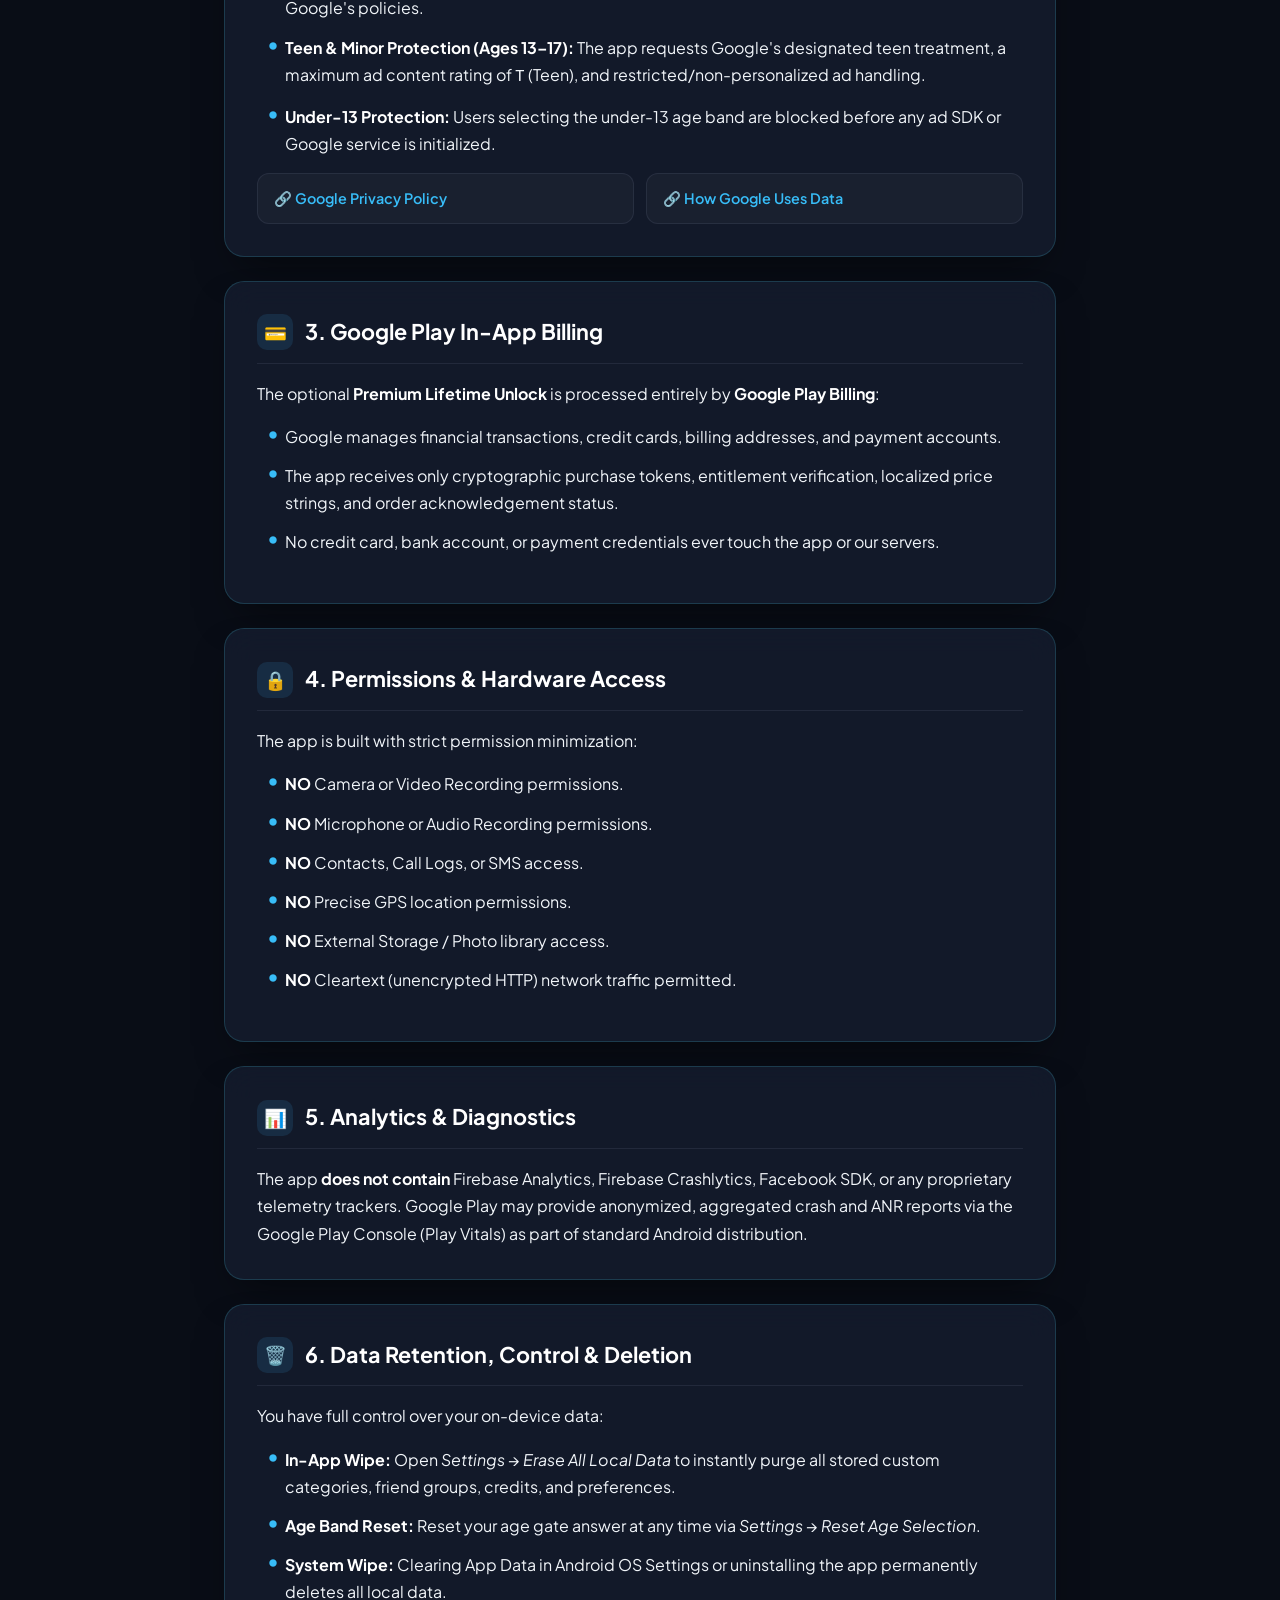
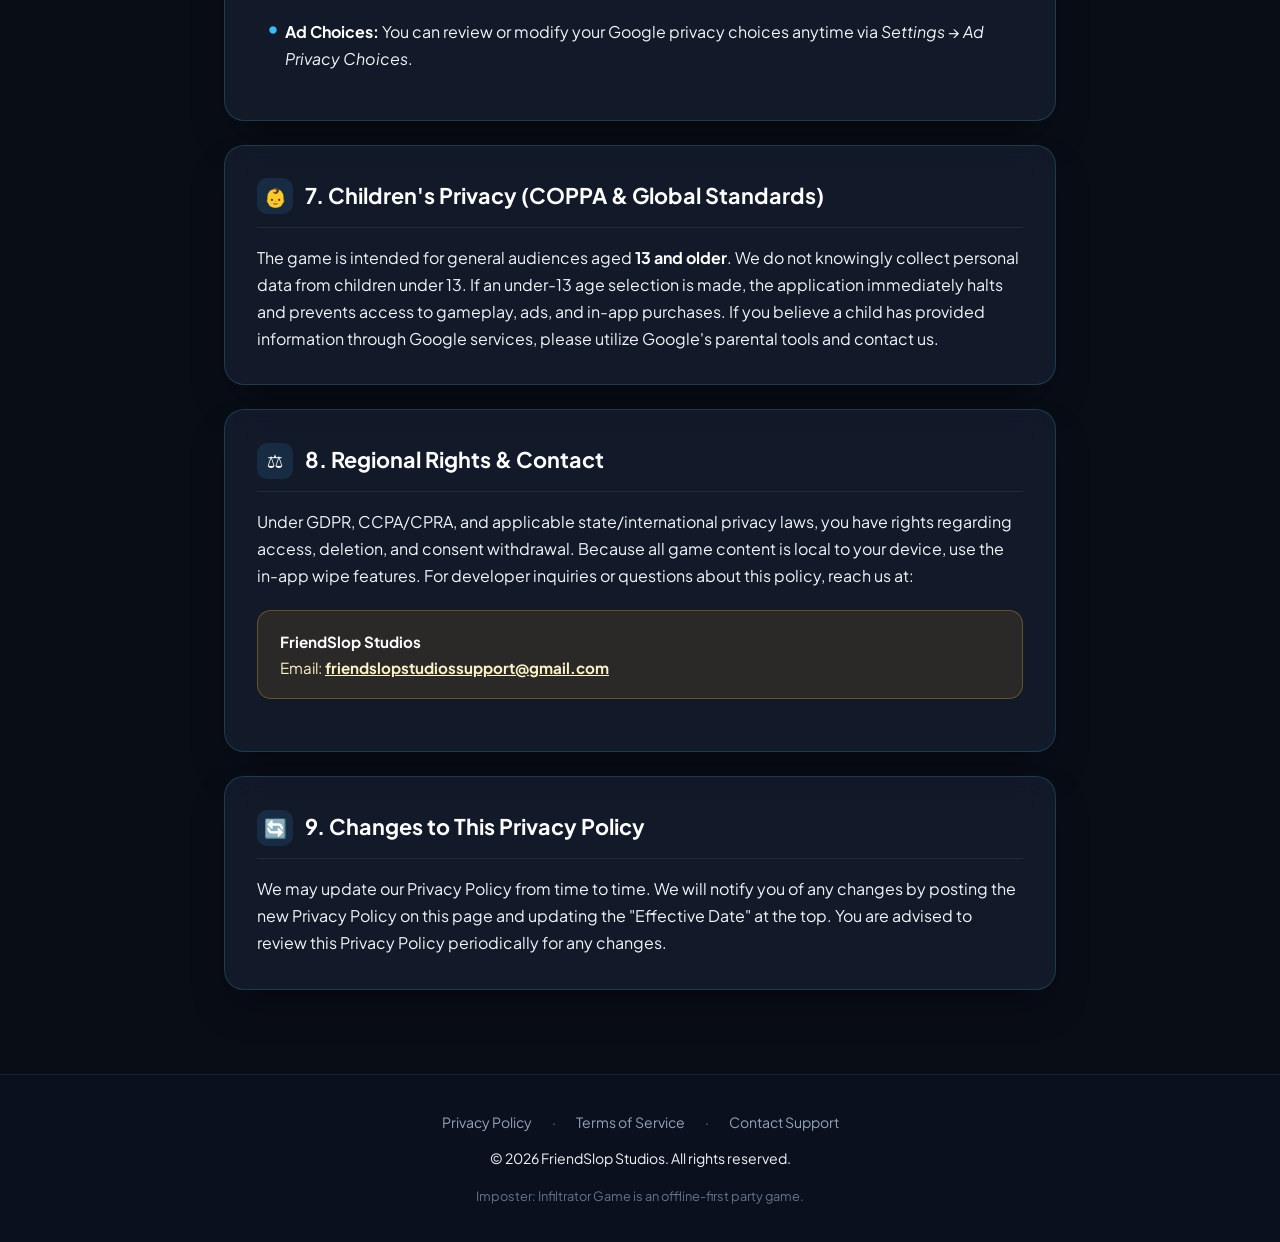
==== commit f4346d49: "Add files via upload" ====
--- a/index.html
+++ b/index.html
@@ -1,701 +1,829 @@
-<!DOCTYPE html>
-<html lang="en">
-<head>
-  <meta charset="UTF-8">
-  <meta name="viewport" content="width=device-width, initial-scale=1.0">
-  <title>Privacy Policy — Imposter: Infiltrator Game</title>
-  <meta name="description" content="Official Privacy Policy for Imposter: Infiltrator Game published by FriendSlop Studios.">
-  <link rel="preconnect" href="https://fonts.googleapis.com">
-  <link rel="preconnect" href="https://fonts.gstatic.com" crossorigin>
-  <link href="https://fonts.googleapis.com/css2?family=Plus+Jakarta+Sans:wght@400;500;600;700;800&display=swap" rel="stylesheet">
-  
-  <style>
-    :root {
-      --bg-gradient: radial-gradient(circle at 50% 0%, #151d30 0%, #090d16 100%);
-      --bg: #090d16;
-      --card-bg: rgba(22, 30, 48, 0.75);
-      --card-border: rgba(77, 214, 237, 0.18);
-      --card-hover-border: rgba(77, 214, 237, 0.35);
-      --text-main: #f1f5f9;
-      --text-muted: #94a3b8;
-      --text-dim: #64748b;
-      --primary: #38bdf8;
-      --primary-glow: rgba(56, 189, 248, 0.25);
-      --accent: #f43f5e;
-      --gold: #fbbf24;
-      --gold-bg: rgba(251, 191, 36, 0.1);
-      --success: #34d399;
-      --line: rgba(148, 163, 184, 0.12);
-      --shadow: 0 20px 40px -15px rgba(0, 0, 0, 0.5);
-    }
-
-    * {
-      box-sizing: border-box;
-      margin: 0;
-      padding: 0;
-    }
-
-    body {
-      background: var(--bg);
-      background-image: var(--bg-gradient);
-      background-attachment: fixed;
-      color: var(--text-main);
-      font-family: 'Plus Jakarta Sans', system-ui, -apple-system, sans-serif;
-      line-height: 1.7;
-      font-size: 16px;
-      min-height: 100vh;
-      display: flex;
-      flex-direction: column;
-    }
-
-    .container {
-      width: 100%;
-      max-width: 880px;
-      margin: 0 auto;
-      padding: 0 24px;
-    }
-
-    /* Header */
-    header {
-      padding: 60px 0 32px;
-      text-align: center;
-      position: relative;
-    }
-
-    .badge-wrap {
-      display: inline-flex;
-      align-items: center;
-      gap: 8px;
-      background: rgba(56, 189, 248, 0.1);
-      border: 1px solid rgba(56, 189, 248, 0.25);
-      padding: 6px 14px;
-      border-radius: 999px;
-      font-size: 0.82rem;
-      font-weight: 700;
-      color: var(--primary);
-      text-transform: uppercase;
-      letter-spacing: 0.08em;
-      margin-bottom: 20px;
-    }
-
-    .badge-dot {
-      width: 8px;
-      height: 8px;
-      background: var(--primary);
-      border-radius: 50%;
-      box-shadow: 0 0 10px var(--primary);
-    }
-
-    h1 {
-      font-size: clamp(2rem, 5vw, 3rem);
-      font-weight: 800;
-      letter-spacing: -0.03em;
-      color: #ffffff;
-      margin-bottom: 12px;
-      line-height: 1.15;
-    }
-
-    .subtitle {
-      font-size: 1.15rem;
-      color: var(--text-muted);
-      max-width: 600px;
-      margin: 0 auto 24px;
-    }
-
-    .meta-bar {
-      display: flex;
-      flex-wrap: wrap;
-      justify-content: center;
-      gap: 20px;
-      font-size: 0.9rem;
-      color: var(--text-dim);
-      margin-bottom: 28px;
-    }
-
-    .meta-bar span {
-      display: inline-flex;
-      align-items: center;
-      gap: 6px;
-    }
-
-    .meta-bar a {
-      color: var(--primary);
-      text-decoration: none;
-      transition: color 0.2s;
-    }
-
-    .meta-bar a:hover {
-      text-decoration: underline;
-    }
-
-    /* Language & Nav Bar */
-    .nav-bar {
-      background: var(--card-bg);
-      backdrop-filter: blur(16px);
-      -webkit-backdrop-filter: blur(16px);
-      border: 1px solid var(--card-border);
-      border-radius: 16px;
-      padding: 8px;
-      display: flex;
-      flex-wrap: wrap;
-      justify-content: center;
-      align-items: center;
-      gap: 6px;
-      margin-bottom: 40px;
-      box-shadow: var(--shadow);
-      position: sticky;
-      top: 16px;
-      z-index: 100;
-    }
-
-    .nav-btn {
-      background: transparent;
-      border: 1px solid transparent;
-      color: var(--text-muted);
-      padding: 8px 16px;
-      border-radius: 10px;
-      font-size: 0.88rem;
-      font-weight: 600;
-      cursor: pointer;
-      text-decoration: none;
-      transition: all 0.2s ease;
-      font-family: inherit;
-    }
-
-    .nav-btn:hover {
-      color: var(--text-main);
-      background: rgba(255, 255, 255, 0.05);
-    }
-
-    .nav-btn.active {
-      background: var(--primary);
-      color: #090d16;
-      font-weight: 700;
-      border-color: var(--primary);
-      box-shadow: 0 0 16px var(--primary-glow);
-    }
-
-    .nav-btn.terms-link {
-      background: rgba(244, 63, 94, 0.12);
-      color: #fda4af;
-      border-color: rgba(244, 63, 94, 0.25);
-    }
-
-    .nav-btn.terms-link:hover {
-      background: rgba(244, 63, 94, 0.22);
-      color: #fff;
-    }
-
-    /* Policy Content Cards */
-    .policy-container {
-      margin-bottom: 60px;
-    }
-
-    .lang-section {
-      display: none;
-    }
-
-    .lang-section.active {
-      display: block;
-      animation: fadeIn 0.3s cubic-bezier(0.16, 1, 0.3, 1);
-    }
-
-    @keyframes fadeIn {
-      from { opacity: 0; transform: translateY(8px); }
-      to { opacity: 1; transform: translateY(0); }
-    }
-
-    .card {
-      background: var(--card-bg);
-      backdrop-filter: blur(16px);
-      -webkit-backdrop-filter: blur(16px);
-      border: 1px solid var(--card-border);
-      border-radius: 20px;
-      padding: 32px;
-      margin-bottom: 24px;
-      box-shadow: var(--shadow);
-      transition: border-color 0.2s ease;
-    }
-
-    .card:hover {
-      border-color: var(--card-hover-border);
-    }
-
-    .card-title {
-      font-size: 1.35rem;
-      font-weight: 700;
-      color: #ffffff;
-      display: flex;
-      align-items: center;
-      gap: 12px;
-      margin-bottom: 16px;
-      padding-bottom: 12px;
-      border-bottom: 1px solid var(--line);
-    }
-
-    .card-title-icon {
-      display: inline-flex;
-      align-items: center;
-      justify-content: center;
-      width: 36px;
-      height: 36px;
-      background: rgba(56, 189, 248, 0.12);
-      border-radius: 10px;
-      font-size: 1.15rem;
-    }
-
-    p {
-      margin-bottom: 16px;
-      color: var(--text-main);
-    }
-
-    p:last-child {
-      margin-bottom: 0;
-    }
-
-    ul {
-      list-style: none;
-      margin: 16px 0;
-      display: flex;
-      flex-direction: column;
-      gap: 12px;
-    }
-
-    li {
-      position: relative;
-      padding-left: 28px;
-      color: var(--text-main);
-    }
-
-    li::before {
-      content: "•";
-      color: var(--primary);
-      position: absolute;
-      left: 10px;
-      font-size: 1.4rem;
-      line-height: 1;
-      top: -2px;
-    }
-
-    strong {
-      color: #ffffff;
-      font-weight: 700;
-    }
-
-    .highlight-box {
-      background: rgba(56, 189, 248, 0.08);
-      border: 1px solid rgba(56, 189, 248, 0.25);
-      border-radius: 14px;
-      padding: 18px 22px;
-      margin: 20px 0;
-      font-size: 0.95rem;
-      color: #e0f2fe;
-    }
-
-    .gold-box {
-      background: var(--gold-bg);
-      border: 1px solid rgba(251, 191, 36, 0.28);
-      border-radius: 14px;
-      padding: 18px 22px;
-      margin: 20px 0;
-      font-size: 0.95rem;
-      color: #fef3c7;
-    }
-
-    .links-grid {
-      display: grid;
-      grid-template-columns: repeat(auto-fit, minmax(240px, 1fr));
-      gap: 12px;
-      margin-top: 16px;
-    }
-
-    .link-item {
-      display: flex;
-      align-items: center;
-      gap: 10px;
-      background: rgba(255, 255, 255, 0.03);
-      border: 1px solid var(--line);
-      padding: 12px 16px;
-      border-radius: 12px;
-      color: var(--primary);
-      text-decoration: none;
-      font-size: 0.9rem;
-      font-weight: 600;
-      transition: all 0.2s;
-    }
-
-    .link-item:hover {
-      background: rgba(56, 189, 248, 0.1);
-      border-color: rgba(56, 189, 248, 0.3);
-      transform: translateY(-2px);
-    }
-
-    /* Footer */
-    footer {
-      margin-top: auto;
-      background: rgba(11, 17, 31, 0.9);
-      border-top: 1px solid var(--line);
-      padding: 36px 0;
-      text-align: center;
-      font-size: 0.88rem;
-      color: var(--text-dim);
-    }
-
-    .footer-links {
-      display: flex;
-      justify-content: center;
-      gap: 20px;
-      margin-bottom: 12px;
-    }
-
-    .footer-links a {
-      color: var(--text-muted);
-      text-decoration: none;
-      transition: color 0.2s;
-    }
-
-    .footer-links a:hover {
-      color: var(--primary);
-    }
-
-    /* Quick jump floating button */
-    .top-btn {
-      position: fixed;
-      bottom: 24px;
-      right: 24px;
-      background: var(--card-bg);
-      border: 1px solid var(--card-border);
-      color: var(--primary);
-      width: 44px;
-      height: 44px;
-      border-radius: 50%;
-      display: flex;
-      align-items: center;
-      justify-content: center;
-      font-size: 1.2rem;
-      cursor: pointer;
-      box-shadow: var(--shadow);
-      opacity: 0;
-      pointer-events: none;
-      transition: all 0.25s ease;
-      z-index: 99;
-    }
-
-    .top-btn.visible {
-      opacity: 1;
-      pointer-events: auto;
-    }
-
-    .top-btn:hover {
-      background: var(--primary);
-      color: #090d16;
-    }
-
-    @media (max-width: 640px) {
-      header { padding: 40px 0 24px; }
-      .card { padding: 22px 18px; border-radius: 16px; }
-      .nav-bar { padding: 6px; }
-      .nav-btn { padding: 6px 12px; font-size: 0.8rem; }
-    }
-  </style>
-</head>
-<body>
-
-  <header class="container">
-    <div class="badge-wrap">
-      <span class="badge-dot"></span>
-      Official Legal Document
-    </div>
-    <h1>Privacy Policy</h1>
-    <p class="subtitle"><strong>Imposter: Infiltrator Game</strong></p>
-    <div class="meta-bar">
-      <span>🏢 <strong>Publisher:</strong> FriendSlop Studios</span>
-      <span>📅 <strong>Effective Date:</strong> August 21, 2026</span>
-      <span>✉️ <strong>Support:</strong> <a href="mailto:friendslopstudiossupport@gmail.com">friendslopstudiossupport@gmail.com</a></span>
-    </div>
-
-    <!-- Navigation Switcher -->
-    <nav class="nav-bar" aria-label="Language & Policy Navigation">
-      <button class="nav-btn active" onclick="setLang('en')">English</button>
-      <button class="nav-btn" onclick="setLang('es')">Español</button>
-      <button class="nav-btn" onclick="setLang('fr')">Français</button>
-      <button class="nav-btn" onclick="setLang('de')">Deutsch</button>
-      <button class="nav-btn" onclick="setLang('pt-br')">Português (BR)</button>
-      <a class="nav-btn terms-link" href="terms.html">Terms of Service →</a>
-    </nav>
-  </header>
-
-  <main class="container policy-container">
-
-    <!-- ==================== ENGLISH ==================== -->
-    <section id="en" class="lang-section active" lang="en">
-      
-      <div class="card">
-        <h2 class="card-title"><span class="card-title-icon">🛡️</span> Overview & Core Principles</h2>
-        <p><strong>FriendSlop Studios</strong> publishes <strong>Imposter: Infiltrator Game</strong>, an offline-first local pass-and-play social deduction game designed for players aged <strong>13 and older</strong>.</p>
-        <div class="highlight-box">
-          <strong>Key Privacy Principle:</strong> We do not operate a user account system, track player identities across apps, or receive your local game words, player names, or friend groups onto our servers.
-        </div>
-      </div>
-
-      <div class="card">
-        <h2 class="card-title"><span class="card-title-icon">📱</span> 1. Data Stored Locally on Your Device</h2>
-        <p>The app maintains strictly local data on your device using Android DataStore and Room Database:</p>
-        <ul>
-          <li><strong>Age Band Selection:</strong> Under 13, 13–17, or 18+. We never request or store exact birth dates. Under-13 users are blocked from proceeding.</li>
-          <li><strong>Game Configuration & Preferences:</strong> Dark mode, sound effects toggle, haptic feedback toggle, and discussion timer preferences.</li>
-          <li><strong>Credits & Timed Unlocks:</strong> Earned credits balance and timestamps for temporary (15-minute) category/modifier unlocks.</li>
-          <li><strong>Custom Game Content:</strong> Custom word packs and saved friend group player lists created by you.</li>
-          <li><strong>Session Recovery:</strong> Active round state so a game is not lost if the app is momentarily backgrounded.</li>
-        </ul>
-        <p><em>Note:</em> Player names and custom prompts are entered locally by participants sharing the device. Avoid inputting real personal, financial, or sensitive information. Android cloud backup is explicitly disabled for local app state.</p>
-      </div>
-
-      <div class="card">
-        <h2 class="card-title"><span class="card-title-icon">📢</span> 2. Google Consent & Advertising (Non-Premium)</h2>
-        <p>For players using the free tier, third-party advertising is supplied via <strong>Google Mobile Ads (AdMob)</strong> and managed by the <strong>Google User Messaging Platform (UMP)</strong>:</p>
-        <ul>
-          <li><strong>Consent Verification:</strong> Google UMP requests privacy and tracking choices before Google Mobile Ads is initialized or any ad request is sent.</li>
-          <li><strong>Technical Data Processed by Google:</strong> Device identifiers, IP-derived approximate location, device model/OS version, consent signals, ad impressions, user interactions, and anti-fraud signals under Google's policies.</li>
-          <li><strong>Teen & Minor Protection (Ages 13–17):</strong> The app requests Google's designated teen treatment, a maximum ad content rating of <code>T</code> (Teen), and restricted/non-personalized ad handling.</li>
-          <li><strong>Under-13 Protection:</strong> Users selecting the under-13 age band are blocked before any ad SDK or Google service is initialized.</li>
-        </ul>
-        <div class="links-grid">
-          <a class="link-item" href="https://policies.google.com/privacy" target="_blank" rel="noopener">🔗 Google Privacy Policy</a>
-          <a class="link-item" href="https://policies.google.com/technologies/partner-sites" target="_blank" rel="noopener">🔗 How Google Uses Data</a>
-        </div>
-      </div>
-
-      <div class="card">
-        <h2 class="card-title"><span class="card-title-icon">💳</span> 3. Google Play In-App Billing</h2>
-        <p>The optional <strong>Premium Lifetime Unlock</strong> is processed entirely by <strong>Google Play Billing</strong>:</p>
-        <ul>
-          <li>Google manages financial transactions, credit cards, billing addresses, and payment accounts.</li>
-          <li>The app receives only cryptographic purchase tokens, entitlement verification, localized price strings, and order acknowledgement status.</li>
-          <li>No credit card, bank account, or payment credentials ever touch the app or our servers.</li>
-        </ul>
-      </div>
-
-      <div class="card">
-        <h2 class="card-title"><span class="card-title-icon">🔒</span> 4. Permissions & Hardware Access</h2>
-        <p>The app is built with strict permission minimization:</p>
-        <ul>
-          <li><strong>NO</strong> Camera or Video Recording permissions.</li>
-          <li><strong>NO</strong> Microphone or Audio Recording permissions.</li>
-          <li><strong>NO</strong> Contacts, Call Logs, or SMS access.</li>
-          <li><strong>NO</strong> Precise GPS location permissions.</li>
-          <li><strong>NO</strong> External Storage / Photo library access.</li>
-          <li><strong>NO</strong> Cleartext (unencrypted HTTP) network traffic permitted.</li>
-        </ul>
-      </div>
-
-      <div class="card">
-        <h2 class="card-title"><span class="card-title-icon">📊</span> 5. Analytics & Diagnostics</h2>
-        <p>The app <strong>does not contain</strong> Firebase Analytics, Firebase Crashlytics, Facebook SDK, or any proprietary telemetry trackers. Google Play may provide anonymized, aggregated crash and ANR reports via the Google Play Console (Play Vitals) as part of standard Android distribution.</p>
-      </div>
-
-      <div class="card">
-        <h2 class="card-title"><span class="card-title-icon">🗑️</span> 6. Data Retention, Control & Deletion</h2>
-        <p>You have full control over your on-device data:</p>
-        <ul>
-          <li><strong>In-App Wipe:</strong> Open <em>Settings → Erase All Local Data</em> to instantly purge all stored custom categories, friend groups, credits, and preferences.</li>
-          <li><strong>Age Band Reset:</strong> Reset your age gate answer at any time via <em>Settings → Reset Age Selection</em>.</li>
-          <li><strong>System Wipe:</strong> Clearing App Data in Android OS Settings or uninstalling the app permanently deletes all local data.</li>
-          <li><strong>Ad Choices:</strong> You can review or modify your Google privacy choices anytime via <em>Settings → Ad Privacy Choices</em>.</li>
-        </ul>
-      </div>
-
-      <div class="card">
-        <h2 class="card-title"><span class="card-title-icon">👶</span> 7. Children's Privacy (COPPA & Global Standards)</h2>
-        <p>The game is intended for general audiences aged <strong>13 and older</strong>. We do not knowingly collect personal data from children under 13. If an under-13 age selection is made, the application immediately halts and prevents access to gameplay, ads, and in-app purchases. If you believe a child has provided information through Google services, please utilize Google's parental tools and contact us.</p>
-      </div>
-
-      <div class="card">
-        <h2 class="card-title"><span class="card-title-icon">⚖️</span> 8. Regional Rights & Contact</h2>
-        <p>Under GDPR, CCPA/CPRA, and applicable state/international privacy laws, you have rights regarding access, deletion, and consent withdrawal. Because all game content is local to your device, use the in-app wipe features. For developer inquiries or questions about this policy, reach us at:</p>
-        <div class="gold-box">
-          <strong>FriendSlop Studios</strong><br>
-          Email: <a href="mailto:friendslopstudiossupport@gmail.com" style="color: inherit; font-weight: 700;">friendslopstudiossupport@gmail.com</a>
-        </div>
-      </div>
-
-    </section>
-
-    <!-- ==================== ESPAÑOL ==================== -->
-    <section id="es" class="lang-section" lang="es">
-      <div class="card">
-        <h2 class="card-title"><span class="card-title-icon">🛡️</span> Resumen y Principios Fundamentales</h2>
-        <p><strong>FriendSlop Studios</strong> publica <strong>Imposter: Infiltrator Game</strong>, un juego de deducción social local y sin conexión diseñado para personas de <strong>13 años o más</strong>.</p>
-        <div class="highlight-box">
-          <strong>Principio clave de privacidad:</strong> No gestionamos cuentas de usuario ni recibimos en servidores externos los nombres de jugadores, grupos de amigos o palabras personalizadas.
-        </div>
-      </div>
-      <div class="card">
-        <h2 class="card-title"><span class="card-title-icon">📱</span> 1. Datos Guardados en su Dispositivo</h2>
-        <p>La aplicación almacena información de forma estrictamente local mediante Android DataStore y Room Database:</p>
-        <ul>
-          <li><strong>Franja de edad:</strong> Menor de 13, 13–17 o 18+. No se solicita fecha exacta de nacimiento. Menores de 13 años quedan bloqueados.</li>
-          <li><strong>Ajustes y preferencias:</strong> Modo oscuro, efectos de sonido, vibración háptica y temporizadores.</li>
-          <li><strong>Créditos y desbloqueos:</strong> Saldo de créditos y tiempo restante de categorías temporales (15 minutos).</li>
-          <li><strong>Contenido personalizado:</strong> Grupos de amigos y paquetes de palabras creados por el usuario.</li>
-        </ul>
-      </div>
-      <div class="card">
-        <h2 class="card-title"><span class="card-title-icon">📢</span> 2. Publicidad y Consentimiento de Google</h2>
-        <p>Para usuarios de la versión gratuita, los anuncios se gestionan mediante <strong>Google Mobile Ads (AdMob)</strong> y <strong>Google UMP</strong>. Para edades de 13–17 años se aplican restricciones para adolescentes (calificación T, anuncios no personalizados).</p>
-      </div>
-      <div class="card">
-        <h2 class="card-title"><span class="card-title-icon">🗑️</span> 3. Control y Eliminación de Datos</h2>
-        <p>Puede borrar todos los datos locales desde <em>Ajustes → Borrar todos los datos locales</em> o desinstalando la aplicación.</p>
-      </div>
-      <div class="card">
-        <h2 class="card-title"><span class="card-title-icon">✉️</span> Contacto</h2>
-        <p>Para dudas sobre privacidad: <a href="mailto:friendslopstudiossupport@gmail.com" style="color:var(--primary)">friendslopstudiossupport@gmail.com</a></p>
-      </div>
-    </section>
-
-    <!-- ==================== FRANÇAIS ==================== -->
-    <section id="fr" class="lang-section" lang="fr">
-      <div class="card">
-        <h2 class="card-title"><span class="card-title-icon">🛡️</span> Vue d'ensemble & Principes</h2>
-        <p><strong>FriendSlop Studios</strong> édite <strong>Imposter: Infiltrator Game</strong>, un jeu de groupe hors ligne destiné aux personnes de <strong>13 ans et plus</strong>.</p>
-        <div class="highlight-box">
-          <strong>Principe clé :</strong> Aucun compte utilisateur requis. Vos données de jeu locales, pseudos et groupes d'amis restent exclusivement sur votre appareil.
-        </div>
-      </div>
-      <div class="card">
-        <h2 class="card-title"><span class="card-title-icon">📱</span> 1. Données Stockées Localement</h2>
-        <ul>
-          <li><strong>Tranche d'âge :</strong> Moins de 13 ans, 13–17 ans ou 18+. Aucune date de naissance exacte demandée.</li>
-          <li><strong>Paramètres & Préférences :</strong> Thème sombre, effets sonores, retours haptiques.</li>
-          <li><strong>Crédits & Déblocages :</strong> Solde et durée des déblocages temporaires (15 minutes).</li>
-          <li><strong>Packs personnalisés & Groupes d'amis.</strong></li>
-        </ul>
-      </div>
-      <div class="card">
-        <h2 class="card-title"><span class="card-title-icon">🗑️</span> 2. Effacement des Données</h2>
-        <p>Effacez vos données à tout moment via <em>Paramètres → Effacer toutes les données locales</em> ou en désinstallant l'application.</p>
-      </div>
-      <div class="card">
-        <h2 class="card-title"><span class="card-title-icon">✉️</span> Contact</h2>
-        <p>Contact support : <a href="mailto:friendslopstudiossupport@gmail.com" style="color:var(--primary)">friendslopstudiossupport@gmail.com</a></p>
-      </div>
-    </section>
-
-    <!-- ==================== DEUTSCH ==================== -->
-    <section id="de" class="lang-section" lang="de">
-      <div class="card">
-        <h2 class="card-title"><span class="card-title-icon">🛡️</span> Übersicht & Datenschutzgrundsätze</h2>
-        <p><strong>FriendSlop Studios</strong> veröffentlicht <strong>Imposter: Infiltrator Game</strong>, ein Offline-Partyspiel für Personen ab <strong>13 Jahren</strong>.</p>
-        <div class="highlight-box">
-          <strong>Kernprinzip:</strong> Es gibt keine Benutzerkonten. Spielernamen, Freundesgruppen und eigene Wortpakete verbleiben vollständig auf Ihrem Gerät.
-        </div>
-      </div>
-      <div class="card">
-        <h2 class="card-title"><span class="card-title-icon">📱</span> 1. Auf dem Gerät gespeicherte Daten</h2>
-        <ul>
-          <li><strong>Altersgruppe:</strong> Unter 13, 13–17 oder 18+ (kein genaues Geburtsdatum).</li>
-          <li><strong>Einstellungen:</strong> Dunkelmodus, Sound, Haptik, Timer.</li>
-          <li><strong>Credits & Freischaltungen:</strong> Guthaben und 15-Minuten-Freischaltungen.</li>
-          <li><strong>Eigene Inhalte:</strong> Erstellte Kategorien und Gruppen.</li>
-        </ul>
-      </div>
-      <div class="card">
-        <h2 class="card-title"><span class="card-title-icon">🗑️</span> 2. Löschung von Daten</h2>
-        <p>Löschen Sie lokale Daten über <em>Einstellungen → Alle lokalen Daten löschen</em> oder durch Deinstallation der App.</p>
-      </div>
-      <div class="card">
-        <h2 class="card-title"><span class="card-title-icon">✉️</span> Kontakt</h2>
-        <p>Support-E-Mail: <a href="mailto:friendslopstudiossupport@gmail.com" style="color:var(--primary)">friendslopstudiossupport@gmail.com</a></p>
-      </div>
-    </section>
-
-    <!-- ==================== PORTUGUÊS (BR) ==================== -->
-    <section id="pt-br" class="lang-section" lang="pt-BR">
-      <div class="card">
-        <h2 class="card-title"><span class="card-title-icon">🛡️</span> Visão Geral e Princípios</h2>
-        <p>A <strong>FriendSlop Studios</strong> publica o <strong>Imposter: Infiltrator Game</strong>, um jogo social local off-line para pessoas com <strong>13 anos ou mais</strong>.</p>
-        <div class="highlight-box">
-          <strong>Privacidade em Primeiro Lugar:</strong> Não operamos contas de usuários nem coletamos nomes de jogadores, grupos ou palavras personalizadas em nossos servidores.
-        </div>
-      </div>
-      <div class="card">
-        <h2 class="card-title"><span class="card-title-icon">📱</span> 1. Dados Armazenados no Aparelho</h2>
-        <ul>
-          <li><strong>Faixa Etária:</strong> Menor de 13, 13–17 ou 18+ (sem pedir data exata de nascimento).</li>
-          <li><strong>Configurações:</strong> Modo escuro, sons, vibração tátil e temporizadores.</li>
-          <li><strong>Créditos e Desbloqueios:</strong> Saldo e desbloqueios temporários de 15 minutos.</li>
-          <li><strong>Grupos e Pacotes Personalizados.</strong></li>
-        </ul>
-      </div>
-      <div class="card">
-        <h2 class="card-title"><span class="card-title-icon">🗑️</span> 2. Exclusão e Controle</h2>
-        <p>Apague todos os dados locais em <em>Configurações → Apagar todos os dados locais</em> ou desinstalando o app.</p>
-      </div>
-      <div class="card">
-        <h2 class="card-title"><span class="card-title-icon">✉️</span> Contato</h2>
-        <p>E-mail de suporte: <a href="mailto:friendslopstudiossupport@gmail.com" style="color:var(--primary)">friendslopstudiossupport@gmail.com</a></p>
-      </div>
-    </section>
-
-  </main>
-
-  <footer>
-    <div class="container">
-      <div class="footer-links">
-        <a href="index.html">Privacy Policy</a>
-        <span>·</span>
-        <a href="terms.html">Terms of Service</a>
-        <span>·</span>
-        <a href="mailto:friendslopstudiossupport@gmail.com">Contact Support</a>
-      </div>
-      <p>© 2026 FriendSlop Studios. All rights reserved.</p>
-      <p style="font-size: 0.8rem; margin-top: 6px; color: var(--text-dim);">Imposter: Infiltrator Game is an offline-first party game.</p>
-    </div>
-  </footer>
-
-  <!-- Floating back to top button -->
-  <button class="top-btn" id="topBtn" onclick="window.scrollTo({top:0, behavior:'smooth'})" title="Back to top">↑</button>
-
-  <script>
-    function setLang(langCode) {
-      document.querySelectorAll('.lang-section').forEach(el => el.classList.remove('active'));
-      document.querySelectorAll('.nav-btn').forEach(btn => {
-        if (!btn.classList.contains('terms-link')) {
-          btn.classList.remove('active');
-        }
-      });
-
-      const targetSection = document.getElementById(langCode);
-      if (targetSection) {
-        targetSection.classList.add('active');
-      }
-
-      const activeBtn = Array.from(document.querySelectorAll('.nav-btn')).find(b => b.getAttribute('onclick')?.includes(langCode));
-      if (activeBtn) {
-        activeBtn.classList.add('active');
-      }
-
-      window.location.hash = langCode;
-    }
-
-    // Handle hash on load
-    window.addEventListener('DOMContentLoaded', () => {
-      const hash = window.location.hash.replace('#', '');
-      if (hash && document.getElementById(hash)) {
-        setLang(hash);
-      }
-    });
-
-    // Scroll listener for top button
-    window.addEventListener('scroll', () => {
-      const topBtn = document.getElementById('topBtn');
-      if (window.scrollY > 300) {
-        topBtn.classList.add('visible');
-      } else {
-        topBtn.classList.remove('visible');
-      }
-    });
-  </script>
-</body>
-</html>
+<!DOCTYPE html>
+<html lang="en">
+<head>
+  <meta charset="UTF-8">
+  <meta name="viewport" content="width=device-width, initial-scale=1.0">
+  <title>Privacy Policy — Imposter: Infiltrator Game</title>
+  <meta name="description" content="Official Privacy Policy for Imposter: Infiltrator Game published by FriendSlop Studios.">
+  <link rel="preconnect" href="https://fonts.googleapis.com">
+  <link rel="preconnect" href="https://fonts.gstatic.com" crossorigin>
+  <link href="https://fonts.googleapis.com/css2?family=Plus+Jakarta+Sans:wght@400;500;600;700;800&display=swap" rel="stylesheet">
+  
+  <style>
+    :root {
+      --bg-gradient: radial-gradient(circle at 50% 0%, #151d30 0%, #090d16 100%);
+      --bg: #090d16;
+      --card-bg: rgba(22, 30, 48, 0.75);
+      --card-border: rgba(77, 214, 237, 0.18);
+      --card-hover-border: rgba(77, 214, 237, 0.35);
+      --text-main: #f1f5f9;
+      --text-muted: #94a3b8;
+      --text-dim: #64748b;
+      --primary: #38bdf8;
+      --primary-glow: rgba(56, 189, 248, 0.25);
+      --accent: #f43f5e;
+      --gold: #fbbf24;
+      --gold-bg: rgba(251, 191, 36, 0.1);
+      --success: #34d399;
+      --line: rgba(148, 163, 184, 0.12);
+      --shadow: 0 20px 40px -15px rgba(0, 0, 0, 0.5);
+    }
+
+    * {
+      box-sizing: border-box;
+      margin: 0;
+      padding: 0;
+    }
+
+    body {
+      background: var(--bg);
+      background-image: var(--bg-gradient);
+      background-attachment: fixed;
+      color: var(--text-main);
+      font-family: 'Plus Jakarta Sans', system-ui, -apple-system, sans-serif;
+      line-height: 1.7;
+      font-size: 16px;
+      min-height: 100vh;
+      display: flex;
+      flex-direction: column;
+    }
+
+    .container {
+      width: 100%;
+      max-width: 880px;
+      margin: 0 auto;
+      padding: 0 24px;
+    }
+
+    /* Header */
+    header {
+      padding: 60px 0 32px;
+      text-align: center;
+      position: relative;
+    }
+
+    .badge-wrap {
+      display: inline-flex;
+      align-items: center;
+      gap: 8px;
+      background: rgba(56, 189, 248, 0.1);
+      border: 1px solid rgba(56, 189, 248, 0.25);
+      padding: 6px 14px;
+      border-radius: 999px;
+      font-size: 0.82rem;
+      font-weight: 700;
+      color: var(--primary);
+      text-transform: uppercase;
+      letter-spacing: 0.08em;
+      margin-bottom: 20px;
+    }
+
+    .badge-dot {
+      width: 8px;
+      height: 8px;
+      background: var(--primary);
+      border-radius: 50%;
+      box-shadow: 0 0 10px var(--primary);
+    }
+
+    h1 {
+      font-size: clamp(2rem, 5vw, 3rem);
+      font-weight: 800;
+      letter-spacing: -0.03em;
+      color: #ffffff;
+      margin-bottom: 12px;
+      line-height: 1.15;
+    }
+
+    .subtitle {
+      font-size: 1.15rem;
+      color: var(--text-muted);
+      max-width: 600px;
+      margin: 0 auto 24px;
+    }
+
+    .meta-bar {
+      display: flex;
+      flex-wrap: wrap;
+      justify-content: center;
+      gap: 20px;
+      font-size: 0.9rem;
+      color: var(--text-dim);
+      margin-bottom: 28px;
+    }
+
+    .meta-bar span {
+      display: inline-flex;
+      align-items: center;
+      gap: 6px;
+    }
+
+    .meta-bar a {
+      color: var(--primary);
+      text-decoration: none;
+      transition: color 0.2s;
+    }
+
+    .meta-bar a:hover {
+      text-decoration: underline;
+    }
+
+    /* Language & Nav Bar */
+    .nav-bar {
+      background: var(--card-bg);
+      backdrop-filter: blur(16px);
+      -webkit-backdrop-filter: blur(16px);
+      border: 1px solid var(--card-border);
+      border-radius: 16px;
+      padding: 8px;
+      display: flex;
+      flex-wrap: wrap;
+      justify-content: center;
+      align-items: center;
+      gap: 6px;
+      margin-bottom: 40px;
+      box-shadow: var(--shadow);
+      position: sticky;
+      top: 16px;
+      z-index: 100;
+    }
+
+    .nav-btn {
+      background: transparent;
+      border: 1px solid transparent;
+      color: var(--text-muted);
+      padding: 8px 16px;
+      border-radius: 10px;
+      font-size: 0.88rem;
+      font-weight: 600;
+      cursor: pointer;
+      text-decoration: none;
+      transition: all 0.2s ease;
+      font-family: inherit;
+    }
+
+    .nav-btn:hover {
+      color: var(--text-main);
+      background: rgba(255, 255, 255, 0.05);
+    }
+
+    .nav-btn.active {
+      background: var(--primary);
+      color: #090d16;
+      font-weight: 700;
+      border-color: var(--primary);
+      box-shadow: 0 0 16px var(--primary-glow);
+    }
+
+    .nav-btn.terms-link {
+      background: rgba(244, 63, 94, 0.12);
+      color: #fda4af;
+      border-color: rgba(244, 63, 94, 0.25);
+    }
+
+    .nav-btn.terms-link:hover {
+      background: rgba(244, 63, 94, 0.22);
+      color: #fff;
+    }
+
+    /* Policy Content Cards */
+    .policy-container {
+      margin-bottom: 60px;
+    }
+
+    .lang-section {
+      display: none;
+    }
+
+    .lang-section.active {
+      display: block;
+      animation: fadeIn 0.3s cubic-bezier(0.16, 1, 0.3, 1);
+    }
+
+    @keyframes fadeIn {
+      from { opacity: 0; transform: translateY(8px); }
+      to { opacity: 1; transform: translateY(0); }
+    }
+
+    .card {
+      background: var(--card-bg);
+      backdrop-filter: blur(16px);
+      -webkit-backdrop-filter: blur(16px);
+      border: 1px solid var(--card-border);
+      border-radius: 20px;
+      padding: 32px;
+      margin-bottom: 24px;
+      box-shadow: var(--shadow);
+      transition: border-color 0.2s ease;
+    }
+
+    .card:hover {
+      border-color: var(--card-hover-border);
+    }
+
+    .card-title {
+      font-size: 1.35rem;
+      font-weight: 700;
+      color: #ffffff;
+      display: flex;
+      align-items: center;
+      gap: 12px;
+      margin-bottom: 16px;
+      padding-bottom: 12px;
+      border-bottom: 1px solid var(--line);
+    }
+
+    .card-title-icon {
+      display: inline-flex;
+      align-items: center;
+      justify-content: center;
+      width: 36px;
+      height: 36px;
+      background: rgba(56, 189, 248, 0.12);
+      border-radius: 10px;
+      font-size: 1.15rem;
+    }
+
+    p {
+      margin-bottom: 16px;
+      color: var(--text-main);
+    }
+
+    p:last-child {
+      margin-bottom: 0;
+    }
+
+    ul {
+      list-style: none;
+      margin: 16px 0;
+      display: flex;
+      flex-direction: column;
+      gap: 12px;
+    }
+
+    li {
+      position: relative;
+      padding-left: 28px;
+      color: var(--text-main);
+    }
+
+    li::before {
+      content: "•";
+      color: var(--primary);
+      position: absolute;
+      left: 10px;
+      font-size: 1.4rem;
+      line-height: 1;
+      top: -2px;
+    }
+
+    strong {
+      color: #ffffff;
+      font-weight: 700;
+    }
+
+    .highlight-box {
+      background: rgba(56, 189, 248, 0.08);
+      border: 1px solid rgba(56, 189, 248, 0.25);
+      border-radius: 14px;
+      padding: 18px 22px;
+      margin: 20px 0;
+      font-size: 0.95rem;
+      color: #e0f2fe;
+    }
+
+    .gold-box {
+      background: var(--gold-bg);
+      border: 1px solid rgba(251, 191, 36, 0.28);
+      border-radius: 14px;
+      padding: 18px 22px;
+      margin: 20px 0;
+      font-size: 0.95rem;
+      color: #fef3c7;
+    }
+
+    .links-grid {
+      display: grid;
+      grid-template-columns: repeat(auto-fit, minmax(240px, 1fr));
+      gap: 12px;
+      margin-top: 16px;
+    }
+
+    .link-item {
+      display: flex;
+      align-items: center;
+      gap: 10px;
+      background: rgba(255, 255, 255, 0.03);
+      border: 1px solid var(--line);
+      padding: 12px 16px;
+      border-radius: 12px;
+      color: var(--primary);
+      text-decoration: none;
+      font-size: 0.9rem;
+      font-weight: 600;
+      transition: all 0.2s;
+    }
+
+    .link-item:hover {
+      background: rgba(56, 189, 248, 0.1);
+      border-color: rgba(56, 189, 248, 0.3);
+      transform: translateY(-2px);
+    }
+
+    /* Footer */
+    footer {
+      margin-top: auto;
+      background: rgba(11, 17, 31, 0.9);
+      border-top: 1px solid var(--line);
+      padding: 36px 0;
+      text-align: center;
+      font-size: 0.88rem;
+      color: var(--text-dim);
+    }
+
+    .footer-links {
+      display: flex;
+      justify-content: center;
+      gap: 20px;
+      margin-bottom: 12px;
+    }
+
+    .footer-links a {
+      color: var(--text-muted);
+      text-decoration: none;
+      transition: color 0.2s;
+    }
+
+    .footer-links a:hover {
+      color: var(--primary);
+    }
+
+    /* Quick jump floating button */
+    .top-btn {
+      position: fixed;
+      bottom: 24px;
+      right: 24px;
+      background: var(--card-bg);
+      border: 1px solid var(--card-border);
+      color: var(--primary);
+      width: 44px;
+      height: 44px;
+      border-radius: 50%;
+      display: flex;
+      align-items: center;
+      justify-content: center;
+      font-size: 1.2rem;
+      cursor: pointer;
+      box-shadow: var(--shadow);
+      opacity: 0;
+      pointer-events: none;
+      transition: all 0.25s ease;
+      z-index: 99;
+    }
+
+    .top-btn.visible {
+      opacity: 1;
+      pointer-events: auto;
+    }
+
+    .top-btn:hover {
+      background: var(--primary);
+      color: #090d16;
+    }
+
+    @media (max-width: 640px) {
+      header { padding: 40px 0 24px; }
+      .card { padding: 22px 18px; border-radius: 16px; }
+      .nav-bar { padding: 6px; }
+      .nav-btn { padding: 6px 12px; font-size: 0.8rem; }
+    }
+  </style>
+</head>
+<body>
+
+  <header class="container">
+    <div class="badge-wrap">
+      <span class="badge-dot"></span>
+      Official Legal Document
+    </div>
+    <h1>Privacy Policy</h1>
+    <p class="subtitle"><strong>Imposter: Infiltrator Game</strong></p>
+    <div class="meta-bar">
+      <span>🏢 <strong>Publisher:</strong> FriendSlop Studios</span>
+      <span>📅 <strong>Effective Date:</strong> August 21, 2026</span>
+      <span>✉️ <strong>Support:</strong> <a href="mailto:friendslopstudiossupport@gmail.com">friendslopstudiossupport@gmail.com</a></span>
+    </div>
+
+    <!-- Navigation Switcher -->
+    <nav class="nav-bar" aria-label="Language & Policy Navigation">
+      <button class="nav-btn active" onclick="setLang('en')">English</button>
+      <button class="nav-btn" onclick="setLang('es')">Español</button>
+      <button class="nav-btn" onclick="setLang('fr')">Français</button>
+      <button class="nav-btn" onclick="setLang('de')">Deutsch</button>
+      <button class="nav-btn" onclick="setLang('pt-br')">Português (BR)</button>
+      <a class="nav-btn terms-link" href="terms.html">Terms of Service →</a>
+    </nav>
+  </header>
+
+  <main class="container policy-container">
+
+    <!-- ==================== ENGLISH ==================== -->
+    <section id="en" class="lang-section active" lang="en">
+      
+      <div class="card">
+        <h2 class="card-title"><span class="card-title-icon">🛡️</span> Overview & Core Principles</h2>
+        <p><strong>FriendSlop Studios</strong> publishes <strong>Imposter: Infiltrator Game</strong>, an offline-first local pass-and-play social deduction game designed for players aged <strong>13 and older</strong>.</p>
+        <div class="highlight-box">
+          <strong>Key Privacy Principle:</strong> We do not operate a user account system, track player identities across apps, or receive your local game words, player names, or friend groups onto our servers.
+        </div>
+      </div>
+
+      <div class="card">
+        <h2 class="card-title"><span class="card-title-icon">📱</span> 1. Data Stored Locally on Your Device</h2>
+        <p>The app maintains strictly local data on your device using Android DataStore and Room Database:</p>
+        <ul>
+          <li><strong>Age Band Selection:</strong> Under 13, 13–17, or 18+. We never request or store exact birth dates. Under-13 users are blocked from proceeding.</li>
+          <li><strong>Game Configuration & Preferences:</strong> Dark mode, sound effects toggle, haptic feedback toggle, and discussion timer preferences.</li>
+          <li><strong>Credits & Timed Unlocks:</strong> Earned credits balance and timestamps for temporary (15-minute) category/modifier unlocks.</li>
+          <li><strong>Custom Game Content:</strong> Custom word packs and saved friend group player lists created by you.</li>
+          <li><strong>Session Recovery:</strong> Active round state so a game is not lost if the app is momentarily backgrounded.</li>
+        </ul>
+        <p><em>Note:</em> Player names and custom prompts are entered locally by participants sharing the device. Avoid inputting real personal, financial, or sensitive information. Android cloud backup is explicitly disabled for local app state.</p>
+      </div>
+
+      <div class="card">
+        <h2 class="card-title"><span class="card-title-icon">📢</span> 2. Google Consent & Advertising (Non-Premium)</h2>
+        <p>For players using the free tier, third-party advertising is supplied via <strong>Google Mobile Ads (AdMob)</strong> and managed by the <strong>Google User Messaging Platform (UMP)</strong>:</p>
+        <ul>
+          <li><strong>Consent Verification:</strong> Google UMP requests privacy and tracking choices before Google Mobile Ads is initialized or any ad request is sent.</li>
+          <li><strong>Technical Data Processed by Google:</strong> Device identifiers, IP-derived approximate location, device model/OS version, consent signals, ad impressions, user interactions, and anti-fraud signals under Google's policies.</li>
+          <li><strong>Teen & Minor Protection (Ages 13–17):</strong> The app requests Google's designated teen treatment, a maximum ad content rating of <code>T</code> (Teen), and restricted/non-personalized ad handling.</li>
+          <li><strong>Under-13 Protection:</strong> Users selecting the under-13 age band are blocked before any ad SDK or Google service is initialized.</li>
+        </ul>
+        <div class="links-grid">
+          <a class="link-item" href="https://policies.google.com/privacy" target="_blank" rel="noopener">🔗 Google Privacy Policy</a>
+          <a class="link-item" href="https://policies.google.com/technologies/partner-sites" target="_blank" rel="noopener">🔗 How Google Uses Data</a>
+        </div>
+      </div>
+
+      <div class="card">
+        <h2 class="card-title"><span class="card-title-icon">💳</span> 3. Google Play In-App Billing</h2>
+        <p>The optional <strong>Premium Lifetime Unlock</strong> is processed entirely by <strong>Google Play Billing</strong>:</p>
+        <ul>
+          <li>Google manages financial transactions, credit cards, billing addresses, and payment accounts.</li>
+          <li>The app receives only cryptographic purchase tokens, entitlement verification, localized price strings, and order acknowledgement status.</li>
+          <li>No credit card, bank account, or payment credentials ever touch the app or our servers.</li>
+        </ul>
+      </div>
+
+      <div class="card">
+        <h2 class="card-title"><span class="card-title-icon">🔒</span> 4. Permissions & Hardware Access</h2>
+        <p>The app is built with strict permission minimization:</p>
+        <ul>
+          <li><strong>NO</strong> Camera or Video Recording permissions.</li>
+          <li><strong>NO</strong> Microphone or Audio Recording permissions.</li>
+          <li><strong>NO</strong> Contacts, Call Logs, or SMS access.</li>
+          <li><strong>NO</strong> Precise GPS location permissions.</li>
+          <li><strong>NO</strong> External Storage / Photo library access.</li>
+          <li><strong>NO</strong> Cleartext (unencrypted HTTP) network traffic permitted.</li>
+        </ul>
+      </div>
+
+      <div class="card">
+        <h2 class="card-title"><span class="card-title-icon">📊</span> 5. Analytics & Diagnostics</h2>
+        <p>The app <strong>does not contain</strong> Firebase Analytics, Firebase Crashlytics, Facebook SDK, or any proprietary telemetry trackers. Google Play may provide anonymized, aggregated crash and ANR reports via the Google Play Console (Play Vitals) as part of standard Android distribution.</p>
+      </div>
+
+      <div class="card">
+        <h2 class="card-title"><span class="card-title-icon">🗑️</span> 6. Data Retention, Control & Deletion</h2>
+        <p>You have full control over your on-device data:</p>
+        <ul>
+          <li><strong>In-App Wipe:</strong> Open <em>Settings → Erase All Local Data</em> to instantly purge all stored custom categories, friend groups, credits, and preferences.</li>
+          <li><strong>Age Band Reset:</strong> Reset your age gate answer at any time via <em>Settings → Reset Age Selection</em>.</li>
+          <li><strong>System Wipe:</strong> Clearing App Data in Android OS Settings or uninstalling the app permanently deletes all local data.</li>
+          <li><strong>Ad Choices:</strong> You can review or modify your Google privacy choices anytime via <em>Settings → Ad Privacy Choices</em>.</li>
+        </ul>
+      </div>
+
+      <div class="card">
+        <h2 class="card-title"><span class="card-title-icon">👶</span> 7. Children's Privacy (COPPA & Global Standards)</h2>
+        <p>The game is intended for general audiences aged <strong>13 and older</strong>. We do not knowingly collect personal data from children under 13. If an under-13 age selection is made, the application immediately halts and prevents access to gameplay, ads, and in-app purchases. If you believe a child has provided information through Google services, please utilize Google's parental tools and contact us.</p>
+      </div>
+
+      <div class="card">
+        <h2 class="card-title"><span class="card-title-icon">⚖️</span> 8. Regional Rights & Contact</h2>
+        <p>Under GDPR, CCPA/CPRA, and applicable state/international privacy laws, you have rights regarding access, deletion, and consent withdrawal. Because all game content is local to your device, use the in-app wipe features. For developer inquiries or questions about this policy, reach us at:</p>
+        <div class="gold-box">
+          <strong>FriendSlop Studios</strong><br>
+          Email: <a href="mailto:friendslopstudiossupport@gmail.com" style="color: inherit; font-weight: 700;">friendslopstudiossupport@gmail.com</a>
+        </div>
+      </div>
+
+      <div class="card">
+        <h2 class="card-title"><span class="card-title-icon">🔄</span> 9. Changes to This Privacy Policy</h2>
+        <p>We may update our Privacy Policy from time to time. We will notify you of any changes by posting the new Privacy Policy on this page and updating the "Effective Date" at the top. You are advised to review this Privacy Policy periodically for any changes.</p>
+      </div>
+
+
+    </section>
+
+    <!-- ==================== ESPAÑOL ==================== -->
+    <section id="es" class="lang-section" lang="es">
+      <div class="card">
+        <h2 class="card-title"><span class="card-title-icon">🛡️</span> Descripción General y Principios Fundamentales</h2>
+        <p><strong>FriendSlop Studios</strong> publica <strong>Imposter: Infiltrator Game</strong>, un juego de deducción social local y sin conexión diseñado para personas de <strong>13 años o más</strong>.</p>
+        <div class="highlight-box">
+          <strong>Principio Clave de Privacidad:</strong> No operamos un sistema de cuentas de usuario, no rastreamos las identidades de los jugadores a través de aplicaciones, ni recibimos sus palabras de juego locales, nombres de jugadores o grupos de amigos en nuestros servidores.
+        </div>
+      </div>
+      <div class="card">
+        <h2 class="card-title"><span class="card-title-icon">📱</span> 1. Datos Almacenados Localmente en su Dispositivo</h2>
+        <p>La aplicación mantiene datos estrictamente locales en su dispositivo mediante Android DataStore y Room Database:</p>
+        <ul>
+          <li><strong>Selección de Franja de Edad:</strong> Menores de 13, 13–17 o 18+. Nunca solicitamos ni almacenamos fechas de nacimiento exactas. Los usuarios menores de 13 años tienen el acceso bloqueado.</li>
+          <li><strong>Configuración y Preferencias del Juego:</strong> Modo oscuro, alternador de efectos de sonido, retroalimentación háptica y temporizadores de discusión.</li>
+          <li><strong>Créditos y Desbloqueos Temporales:</strong> Saldo de créditos ganados y tiempos para desbloqueos temporales (15 minutos).</li>
+          <li><strong>Contenido de Juego Personalizado:</strong> Paquetes de palabras personalizados y listas de grupos de amigos creados por usted.</li>
+          <li><strong>Recuperación de Sesión:</strong> Estado de ronda activa para que no se pierda el juego si la aplicación pasa a segundo plano.</li>
+        </ul>
+        <p><em>Nota:</em> Los nombres de los jugadores y las indicaciones personalizadas son ingresados localmente por los participantes que comparten el dispositivo. Evite ingresar información personal, financiera o sensible real. La copia de seguridad en la nube de Android está explícitamente deshabilitada para el estado de la aplicación local.</p>
+      </div>
+      <div class="card">
+        <h2 class="card-title"><span class="card-title-icon">📢</span> 2. Consentimiento de Google y Publicidad (No Premium)</h2>
+        <p>Para los jugadores que usan el nivel gratuito, la publicidad de terceros se suministra a través de <strong>Google Mobile Ads (AdMob)</strong> y es administrada por la <strong>Plataforma de Mensajería del Usuario de Google (UMP)</strong>:</p>
+        <ul>
+          <li><strong>Verificación de Consentimiento:</strong> Google UMP solicita opciones de privacidad y seguimiento antes de inicializar Google Mobile Ads.</li>
+          <li><strong>Datos Técnicos Procesados por Google:</strong> Identificadores de dispositivos, ubicación aproximada derivada de la IP, modelo de dispositivo/versión del sistema operativo, señales de consentimiento, impresiones de anuncios, interacciones del usuario y señales antifraude.</li>
+          <li><strong>Protección para Adolescentes (Edades 13–17):</strong> La aplicación solicita el tratamiento para adolescentes designado por Google y publicidad no personalizada.</li>
+          <li><strong>Protección para Menores de 13:</strong> Los usuarios que seleccionan la franja de menores de 13 años son bloqueados antes de que se inicialice cualquier SDK de publicidad.</li>
+        </ul>
+      </div>
+      <div class="card">
+        <h2 class="card-title"><span class="card-title-icon">💳</span> 3. Facturación Integrada de Google Play</h2>
+        <p>El <strong>Desbloqueo Premium de Por Vida</strong> opcional es procesado completamente por <strong>Google Play Billing</strong>. La aplicación recibe solo tokens criptográficos de compra y confirmaciones. Ninguna credencial de pago llega a la aplicación ni a nuestros servidores.</p>
+      </div>
+      <div class="card">
+        <h2 class="card-title"><span class="card-title-icon">🔒</span> 4. Permisos y Acceso a Hardware</h2>
+        <p>La aplicación está construida con estricta minimización de permisos (SIN cámara, micrófono, contactos, ubicación precisa ni acceso a almacenamiento externo).</p>
+      </div>
+      <div class="card">
+        <h2 class="card-title"><span class="card-title-icon">📊</span> 5. Analítica y Diagnóstico</h2>
+        <p>La aplicación <strong>no contiene</strong> Firebase Analytics ni rastreadores de terceros. Google Play puede proporcionar informes de fallos agregados de forma anónima a través de Play Vitals.</p>
+      </div>
+      <div class="card">
+        <h2 class="card-title"><span class="card-title-icon">🗑️</span> 6. Retención, Control y Eliminación de Datos</h2>
+        <p>Usted tiene control total sobre los datos de su dispositivo. Puede borrar todo abriendo <em>Ajustes → Borrar Todos los Datos Locales</em> o desinstalando la aplicación.</p>
+      </div>
+      <div class="card">
+        <h2 class="card-title"><span class="card-title-icon">👶</span> 7. Privacidad Infantil (COPPA y Estándares Globales)</h2>
+        <p>El juego está destinado a personas de <strong>13 años en adelante</strong>. No recopilamos conscientemente datos de niños menores de 13 años. Si se selecciona la edad de menor de 13, la aplicación se detiene inmediatamente.</p>
+      </div>
+      <div class="card">
+        <h2 class="card-title"><span class="card-title-icon">⚖️</span> 8. Derechos Regionales y Contacto</h2>
+        <p>Bajo el RGPD, CCPA/CPRA y las leyes de privacidad aplicables, usted tiene derechos sobre sus datos. Debido a que todo el contenido es local, use las funciones de borrado dentro de la aplicación. Para preguntas, contáctenos en:</p>
+        <div class="gold-box">
+          <strong>FriendSlop Studios</strong><br>
+          Email: <a href="mailto:friendslopstudiossupport@gmail.com" style="color: inherit; font-weight: 700;">friendslopstudiossupport@gmail.com</a>
+        </div>
+      </div>
+      <div class="card">
+        <h2 class="card-title"><span class="card-title-icon">🔄</span> 9. Cambios a esta Política de Privacidad</h2>
+        <p>Podemos actualizar nuestra Política de Privacidad de vez en cuando. Le notificaremos sobre cualquier cambio publicando la nueva Política de Privacidad en esta página.</p>
+      </div>
+    </section>
+
+    <!-- ==================== FRANÇAIS ==================== -->
+    <section id="fr" class="lang-section" lang="fr">
+      <div class="card">
+        <h2 class="card-title"><span class="card-title-icon">🛡️</span> Vue d'ensemble & Principes Fondamentaux</h2>
+        <p><strong>FriendSlop Studios</strong> publie <strong>Imposter: Infiltrator Game</strong>, un jeu de déduction sociale hors ligne conçu pour les joueurs âgés de <strong>13 ans et plus</strong>.</p>
+        <div class="highlight-box">
+          <strong>Principe Clé de Confidentialité:</strong> Nous ne gérons aucun système de compte utilisateur, ne suivons pas l'identité des joueurs et ne recevons pas vos mots de jeu, noms ou groupes d'amis sur nos serveurs.
+        </div>
+      </div>
+      <div class="card">
+        <h2 class="card-title"><span class="card-title-icon">📱</span> 1. Données Stockées Localement sur Votre Appareil</h2>
+        <p>L'application conserve des données strictement locales sur votre appareil :</p>
+        <ul>
+          <li><strong>Tranche d'âge:</strong> Moins de 13, 13-17 ou 18+. Aucune date de naissance exacte demandée. Accès bloqué aux moins de 13 ans.</li>
+          <li><strong>Préférences:</strong> Thème sombre, sons, retours haptiques, minuteurs.</li>
+          <li><strong>Crédits et Déblocages:</strong> Solde de crédits et minuteries de déblocage (15 minutes).</li>
+          <li><strong>Contenu de Jeu:</strong> Packs personnalisés et groupes d'amis.</li>
+          <li><strong>Récupération de Session:</strong> État actif de la partie.</li>
+        </ul>
+      </div>
+      <div class="card">
+        <h2 class="card-title"><span class="card-title-icon">📢</span> 2. Consentement Google et Publicité</h2>
+        <p>Pour les utilisateurs gratuits, la publicité est fournie via <strong>Google Mobile Ads (AdMob)</strong> et gérée par <strong>Google UMP</strong> (gestion du consentement). Pour les 13-17 ans, les publicités non personnalisées sont forcées. Les moins de 13 ans sont bloqués.</p>
+      </div>
+      <div class="card">
+        <h2 class="card-title"><span class="card-title-icon">💳</span> 3. Achats Intégrés Google Play</h2>
+        <p>Le <strong>Déblocage Premium à Vie</strong> est entièrement géré par <strong>Google Play Billing</strong>. Nous ne recevons que des jetons d'achat, aucune information de carte de crédit ne touche nos serveurs.</p>
+      </div>
+      <div class="card">
+        <h2 class="card-title"><span class="card-title-icon">🔒</span> 4. Autorisations et Matériel</h2>
+        <p>L'application ne demande AUCUN accès à l'appareil photo, au microphone, aux contacts, à la localisation précise ou au stockage externe.</p>
+      </div>
+      <div class="card">
+        <h2 class="card-title"><span class="card-title-icon">📊</span> 5. Analytique et Diagnostics</h2>
+        <p>L'application ne contient <strong>pas</strong> de Firebase Analytics ou de trackers tiers. Google Play peut fournir des rapports de plantage anonymes.</p>
+      </div>
+      <div class="card">
+        <h2 class="card-title"><span class="card-title-icon">🗑️</span> 6. Rétention, Contrôle et Suppression des Données</h2>
+        <p>Vous contrôlez vos données. Vous pouvez tout effacer via <em>Paramètres → Effacer Toutes les Données Locales</em> ou en désinstallant l'application.</p>
+      </div>
+      <div class="card">
+        <h2 class="card-title"><span class="card-title-icon">👶</span> 7. Confidentialité des Enfants (COPPA)</h2>
+        <p>Le jeu est destiné aux <strong>13 ans et plus</strong>. Nous ne collectons sciemment aucune donnée d'enfants. L'application se bloque si "Moins de 13 ans" est sélectionné.</p>
+      </div>
+      <div class="card">
+        <h2 class="card-title"><span class="card-title-icon">⚖️</span> 8. Droits Régionaux et Contact</h2>
+        <p>Sous le RGPD et d'autres lois, vous avez des droits sur vos données. Puisque tout est local, utilisez la fonction d'effacement. Pour nous contacter :</p>
+        <div class="gold-box">
+          <strong>FriendSlop Studios</strong><br>
+          Email: <a href="mailto:friendslopstudiossupport@gmail.com" style="color: inherit; font-weight: 700;">friendslopstudiossupport@gmail.com</a>
+        </div>
+      </div>
+      <div class="card">
+        <h2 class="card-title"><span class="card-title-icon">🔄</span> 9. Modifications de cette Politique</h2>
+        <p>Nous pouvons mettre à jour notre Politique de Confidentialité de temps à autre. Nous vous informerons de tout changement sur cette page.</p>
+      </div>
+    </section>
+
+    <!-- ==================== DEUTSCH ==================== -->
+    <section id="de" class="lang-section" lang="de">
+      <div class="card">
+        <h2 class="card-title"><span class="card-title-icon">🛡️</span> Übersicht & Datenschutzgrundsätze</h2>
+        <p><strong>FriendSlop Studios</strong> veröffentlicht <strong>Imposter: Infiltrator Game</strong>, ein Offline-Partyspiel für Spieler ab <strong>13 Jahren</strong>.</p>
+        <div class="highlight-box">
+          <strong>Kernprinzip:</strong> Wir betreiben kein Benutzerkontensystem, verfolgen keine Spieleridentitäten und erhalten Ihre lokalen Spielwörter oder Freundesgruppen nicht auf unseren Servern.
+        </div>
+      </div>
+      <div class="card">
+        <h2 class="card-title"><span class="card-title-icon">📱</span> 1. Auf dem Gerät gespeicherte Daten</h2>
+        <p>Die App speichert ausschließlich lokale Daten auf Ihrem Gerät:</p>
+        <ul>
+          <li><strong>Altersgruppe:</strong> Unter 13, 13–17 oder 18+. Es wird kein genaues Geburtsdatum erfasst. Benutzer unter 13 werden blockiert.</li>
+          <li><strong>Einstellungen:</strong> Dunkelmodus, Sound, Haptik, Timer.</li>
+          <li><strong>Credits & Freischaltungen:</strong> Guthaben und 15-Minuten-Freischaltungen.</li>
+          <li><strong>Eigene Inhalte:</strong> Erstellte Kategorien und Gruppen.</li>
+          <li><strong>Sitzungswiederherstellung:</strong> Aktiver Rundenstatus.</li>
+        </ul>
+      </div>
+      <div class="card">
+        <h2 class="card-title"><span class="card-title-icon">📢</span> 2. Google-Zustimmung & Werbung</h2>
+        <p>Für Nutzer der kostenlosen Version wird Werbung über <strong>Google Mobile Ads (AdMob)</strong> bereitgestellt und über <strong>Google UMP</strong> verwaltet. Bei 13–17-Jährigen wird nicht personalisierte Werbung erzwungen.</p>
+      </div>
+      <div class="card">
+        <h2 class="card-title"><span class="card-title-icon">💳</span> 3. Google Play In-App-Käufe</h2>
+        <p>Die <strong>Premium-Freischaltung</strong> wird von <strong>Google Play Billing</strong> verarbeitet. Es gelangen keine Zahlungsdaten auf unsere Server.</p>
+      </div>
+      <div class="card">
+        <h2 class="card-title"><span class="card-title-icon">🔒</span> 4. Berechtigungen & Hardware</h2>
+        <p>Die App fragt KEINEN Zugriff auf Kamera, Mikrofon, Kontakte, Standort oder externen Speicher an.</p>
+      </div>
+      <div class="card">
+        <h2 class="card-title"><span class="card-title-icon">📊</span> 5. Analyse & Diagnose</h2>
+        <p>Die App enthält <strong>kein</strong> Firebase Analytics oder Drittanbieter-Tracker. Google Play kann anonyme Absturzberichte bereitstellen.</p>
+      </div>
+      <div class="card">
+        <h2 class="card-title"><span class="card-title-icon">🗑️</span> 6. Datenlöschung & Kontrolle</h2>
+        <p>Sie kontrollieren Ihre Daten. Löschen Sie lokale Daten über <em>Einstellungen → Alle lokalen Daten löschen</em> oder durch Deinstallation der App.</p>
+      </div>
+      <div class="card">
+        <h2 class="card-title"><span class="card-title-icon">👶</span> 7. Datenschutz von Kindern (COPPA)</h2>
+        <p>Das Spiel ist ab <strong>13 Jahren</strong>. Die App blockiert den Zugriff sofort, wenn "Unter 13" ausgewählt wird.</p>
+      </div>
+      <div class="card">
+        <h2 class="card-title"><span class="card-title-icon">⚖️</span> 8. Regionale Rechte & Kontakt</h2>
+        <p>Unter der DSGVO und anderen Gesetzen haben Sie Rechte an Ihren Daten. Da alle Inhalte lokal sind, nutzen Sie die Löschfunktion der App. Für Fragen:</p>
+        <div class="gold-box">
+          <strong>FriendSlop Studios</strong><br>
+          Email: <a href="mailto:friendslopstudiossupport@gmail.com" style="color: inherit; font-weight: 700;">friendslopstudiossupport@gmail.com</a>
+        </div>
+      </div>
+      <div class="card">
+        <h2 class="card-title"><span class="card-title-icon">🔄</span> 9. Änderungen dieser Richtlinie</h2>
+        <p>Wir können diese Datenschutzrichtlinie gelegentlich aktualisieren. Wir informieren Sie über Änderungen auf dieser Seite.</p>
+      </div>
+    </section>
+
+    <!-- ==================== PORTUGUÊS (BR) ==================== -->
+    <section id="pt-br" class="lang-section" lang="pt-BR">
+      <div class="card">
+        <h2 class="card-title"><span class="card-title-icon">🛡️</span> Visão Geral e Princípios Fundamentais</h2>
+        <p>A <strong>FriendSlop Studios</strong> publica o <strong>Imposter: Infiltrator Game</strong>, um jogo social off-line criado para jogadores com <strong>13 anos ou mais</strong>.</p>
+        <div class="highlight-box">
+          <strong>Princípio de Privacidade:</strong> Não operamos contas de usuários e não recebemos palavras, nomes ou grupos em nossos servidores. Tudo é local.
+        </div>
+      </div>
+      <div class="card">
+        <h2 class="card-title"><span class="card-title-icon">📱</span> 1. Dados Armazenados Localmente no Aparelho</h2>
+        <p>O aplicativo mantém dados estritamente locais no seu dispositivo:</p>
+        <ul>
+          <li><strong>Faixa Etária:</strong> Menor de 13, 13-17 ou 18+. Sem data exata. Menores de 13 são bloqueados.</li>
+          <li><strong>Configurações:</strong> Modo escuro, sons, vibração, temporizadores.</li>
+          <li><strong>Créditos e Desbloqueios:</strong> Saldo e tempos de desbloqueio (15 minutos).</li>
+          <li><strong>Conteúdo Personalizado:</strong> Pacotes e grupos de amigos.</li>
+          <li><strong>Recuperação de Sessão:</strong> Estado ativo da rodada.</li>
+        </ul>
+      </div>
+      <div class="card">
+        <h2 class="card-title"><span class="card-title-icon">📢</span> 2. Consentimento e Publicidade (Google)</h2>
+        <p>Para usuários gratuitos, os anúncios são fornecidos via <strong>Google Mobile Ads (AdMob)</strong> e gerenciados pelo <strong>Google UMP</strong>. Adolescentes de 13-17 recebem anúncios não personalizados.</p>
+      </div>
+      <div class="card">
+        <h2 class="card-title"><span class="card-title-icon">💳</span> 3. Compras no Aplicativo do Google Play</h2>
+        <p>O <strong>Desbloqueio Premium Vitalício</strong> é totalmente processado pelo <strong>Google Play Billing</strong>. Não recebemos detalhes de cartão de crédito.</p>
+      </div>
+      <div class="card">
+        <h2 class="card-title"><span class="card-title-icon">🔒</span> 4. Permissões e Acesso de Hardware</h2>
+        <p>O aplicativo não pede acesso a câmera, microfone, contatos, localização ou armazenamento externo.</p>
+      </div>
+      <div class="card">
+        <h2 class="card-title"><span class="card-title-icon">📊</span> 5. Análise e Diagnóstico</h2>
+        <p>O aplicativo <strong>não</strong> contém Firebase Analytics. O Google Play pode fornecer relatórios anônimos de falhas.</p>
+      </div>
+      <div class="card">
+        <h2 class="card-title"><span class="card-title-icon">🗑️</span> 6. Retenção, Controle e Exclusão de Dados</h2>
+        <p>Você controla seus dados. Apague tudo em <em>Configurações → Apagar todos os dados locais</em> ou desinstalando o app.</p>
+      </div>
+      <div class="card">
+        <h2 class="card-title"><span class="card-title-icon">👶</span> 7. Privacidade Infantil (COPPA)</h2>
+        <p>Destinado a maiores de <strong>13 anos</strong>. O acesso é bloqueado se "Menor de 13" for selecionado.</p>
+      </div>
+      <div class="card">
+        <h2 class="card-title"><span class="card-title-icon">⚖️</span> 8. Direitos Regionais e Contato</h2>
+        <p>Sob a LGPD/RGPD e outras leis, você tem direitos. Como tudo é local, use a exclusão no aplicativo. Contato:</p>
+        <div class="gold-box">
+          <strong>FriendSlop Studios</strong><br>
+          Email: <a href="mailto:friendslopstudiossupport@gmail.com" style="color: inherit; font-weight: 700;">friendslopstudiossupport@gmail.com</a>
+        </div>
+      </div>
+      <div class="card">
+        <h2 class="card-title"><span class="card-title-icon">🔄</span> 9. Alterações nesta Política</h2>
+        <p>Podemos atualizar nossa Política de Privacidade de tempos em tempos. Avisaremos sobre mudanças nesta página.</p>
+      </div>
+    </section>
+
+  </main>
+
+  <footer>
+    <div class="container">
+      <div class="footer-links">
+        <a href="index.html">Privacy Policy</a>
+        <span>·</span>
+        <a href="terms.html">Terms of Service</a>
+        <span>·</span>
+        <a href="mailto:friendslopstudiossupport@gmail.com">Contact Support</a>
+      </div>
+      <p>© 2026 FriendSlop Studios. All rights reserved.</p>
+      <p style="font-size: 0.8rem; margin-top: 6px; color: var(--text-dim);">Imposter: Infiltrator Game is an offline-first party game.</p>
+    </div>
+  </footer>
+
+  <!-- Floating back to top button -->
+  <button class="top-btn" id="topBtn" onclick="window.scrollTo({top:0, behavior:'smooth'})" title="Back to top">↑</button>
+
+  <script>
+    function setLang(langCode) {
+      document.querySelectorAll('.lang-section').forEach(el => el.classList.remove('active'));
+      document.querySelectorAll('.nav-btn').forEach(btn => {
+        if (!btn.classList.contains('terms-link')) {
+          btn.classList.remove('active');
+        }
+      });
+
+      const targetSection = document.getElementById(langCode);
+      if (targetSection) {
+        targetSection.classList.add('active');
+      }
+
+      const activeBtn = Array.from(document.querySelectorAll('.nav-btn')).find(b => b.getAttribute('onclick')?.includes(langCode));
+      if (activeBtn) {
+        activeBtn.classList.add('active');
+      }
+
+      window.location.hash = langCode;
+    }
+
+    // Handle hash on load
+    window.addEventListener('DOMContentLoaded', () => {
+      const hash = window.location.hash.replace('#', '');
+      if (hash && document.getElementById(hash)) {
+        setLang(hash);
+      }
+    });
+
+    // Scroll listener for top button
+    window.addEventListener('scroll', () => {
+      const topBtn = document.getElementById('topBtn');
+      if (window.scrollY > 300) {
+        topBtn.classList.add('visible');
+      } else {
+        topBtn.classList.remove('visible');
+      }
+    });
+  </script>
+</body>
+</html>
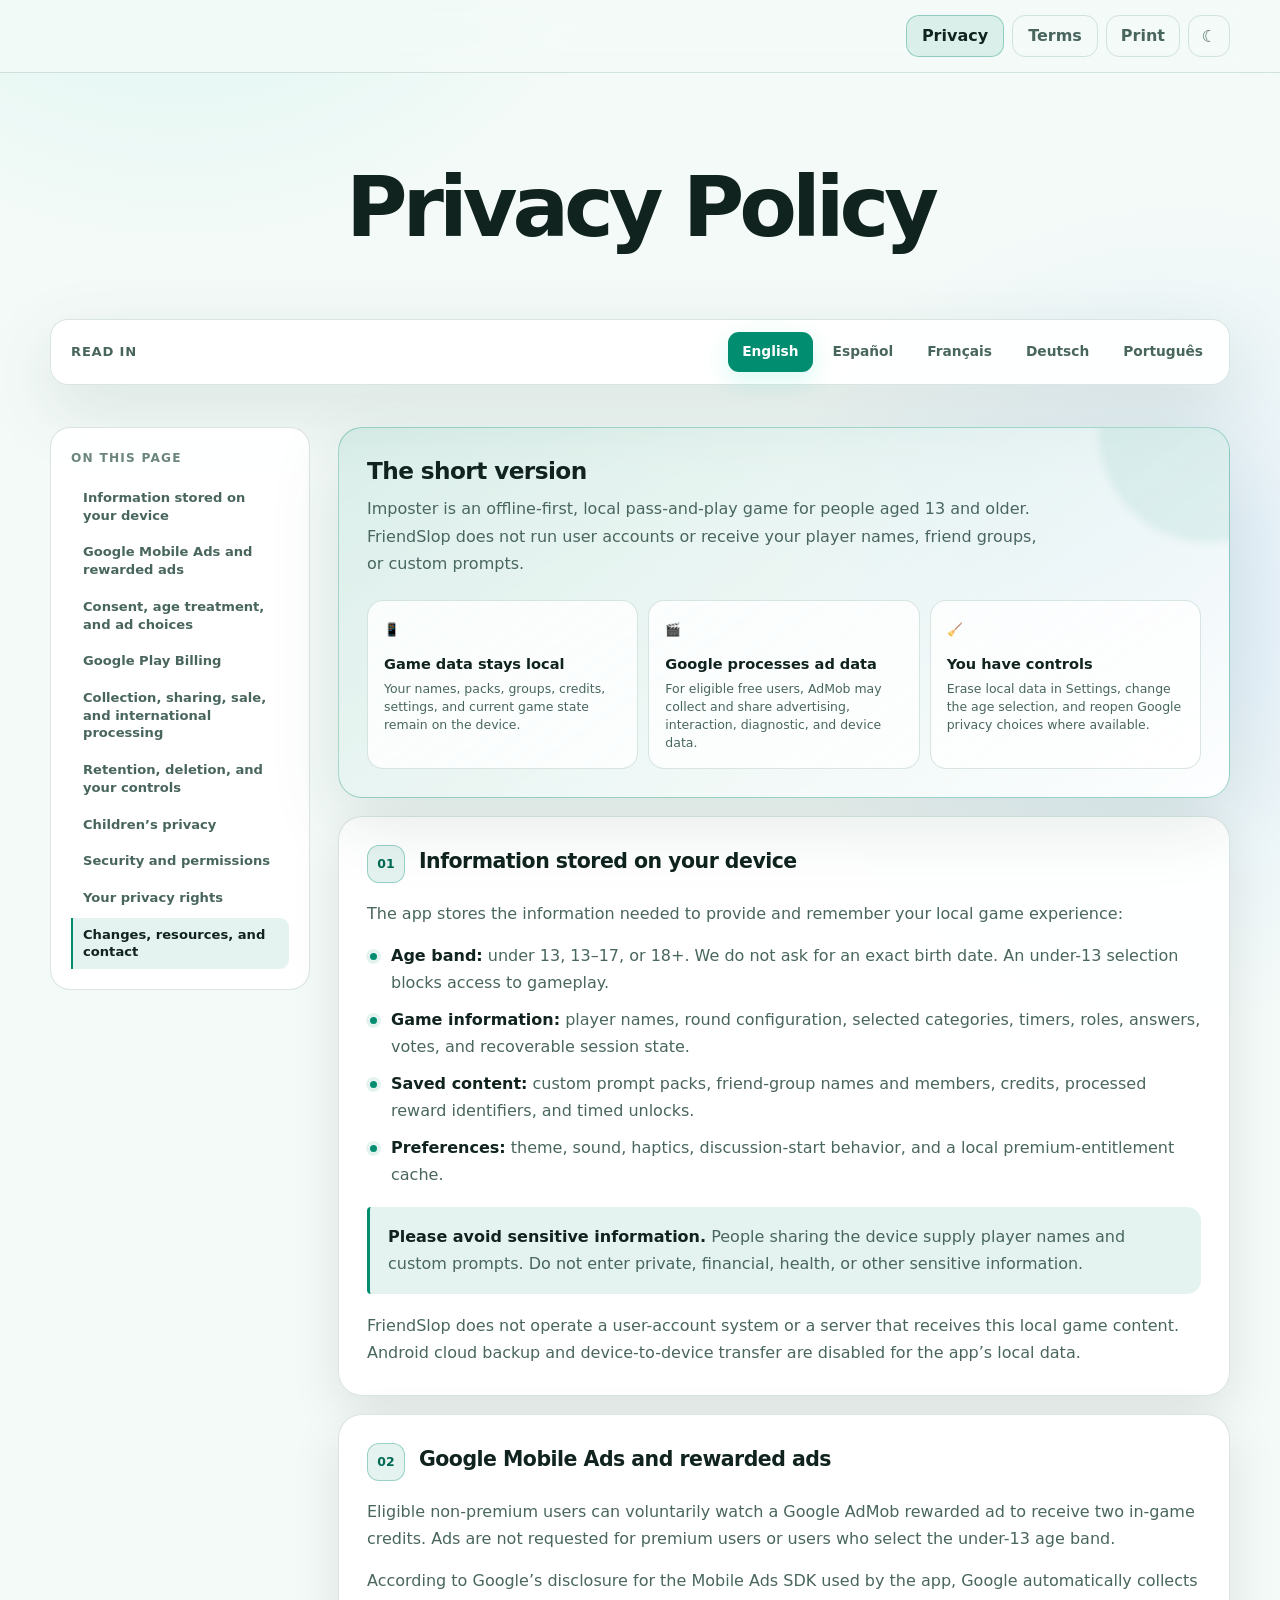
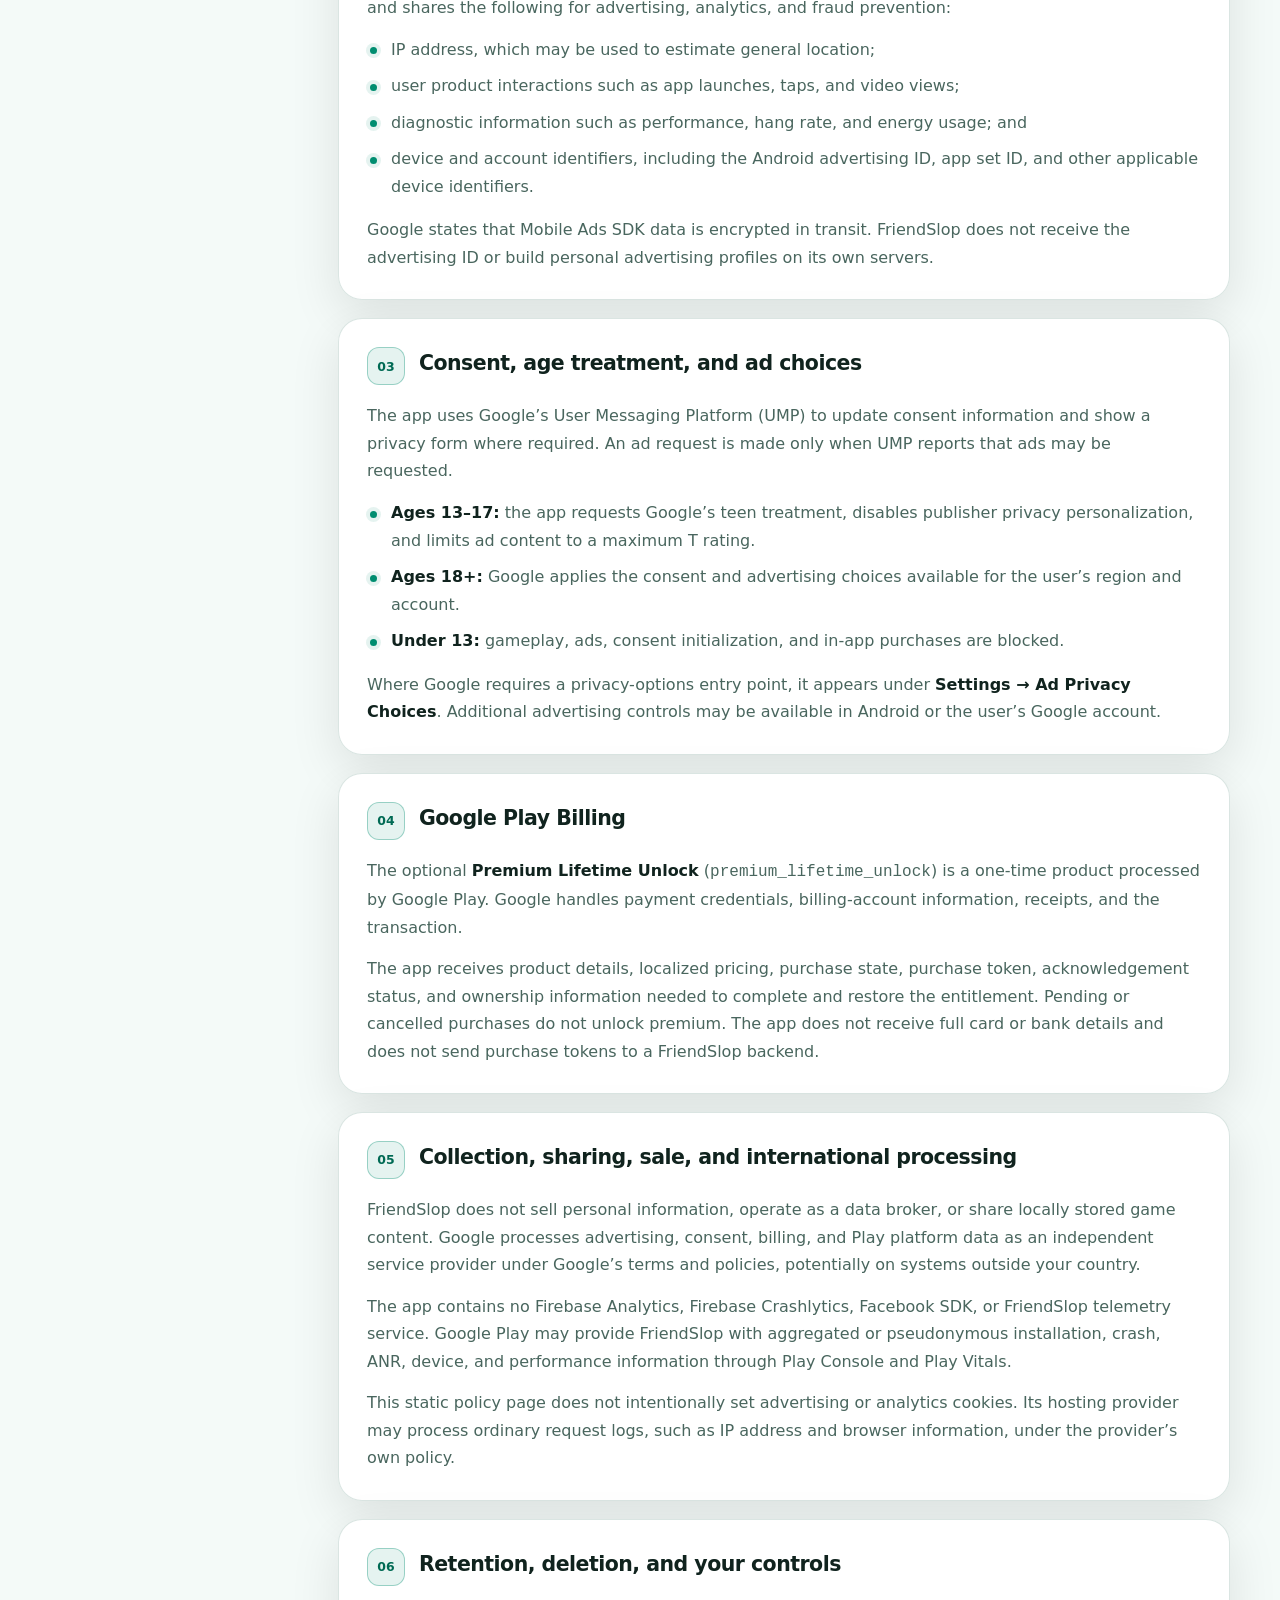
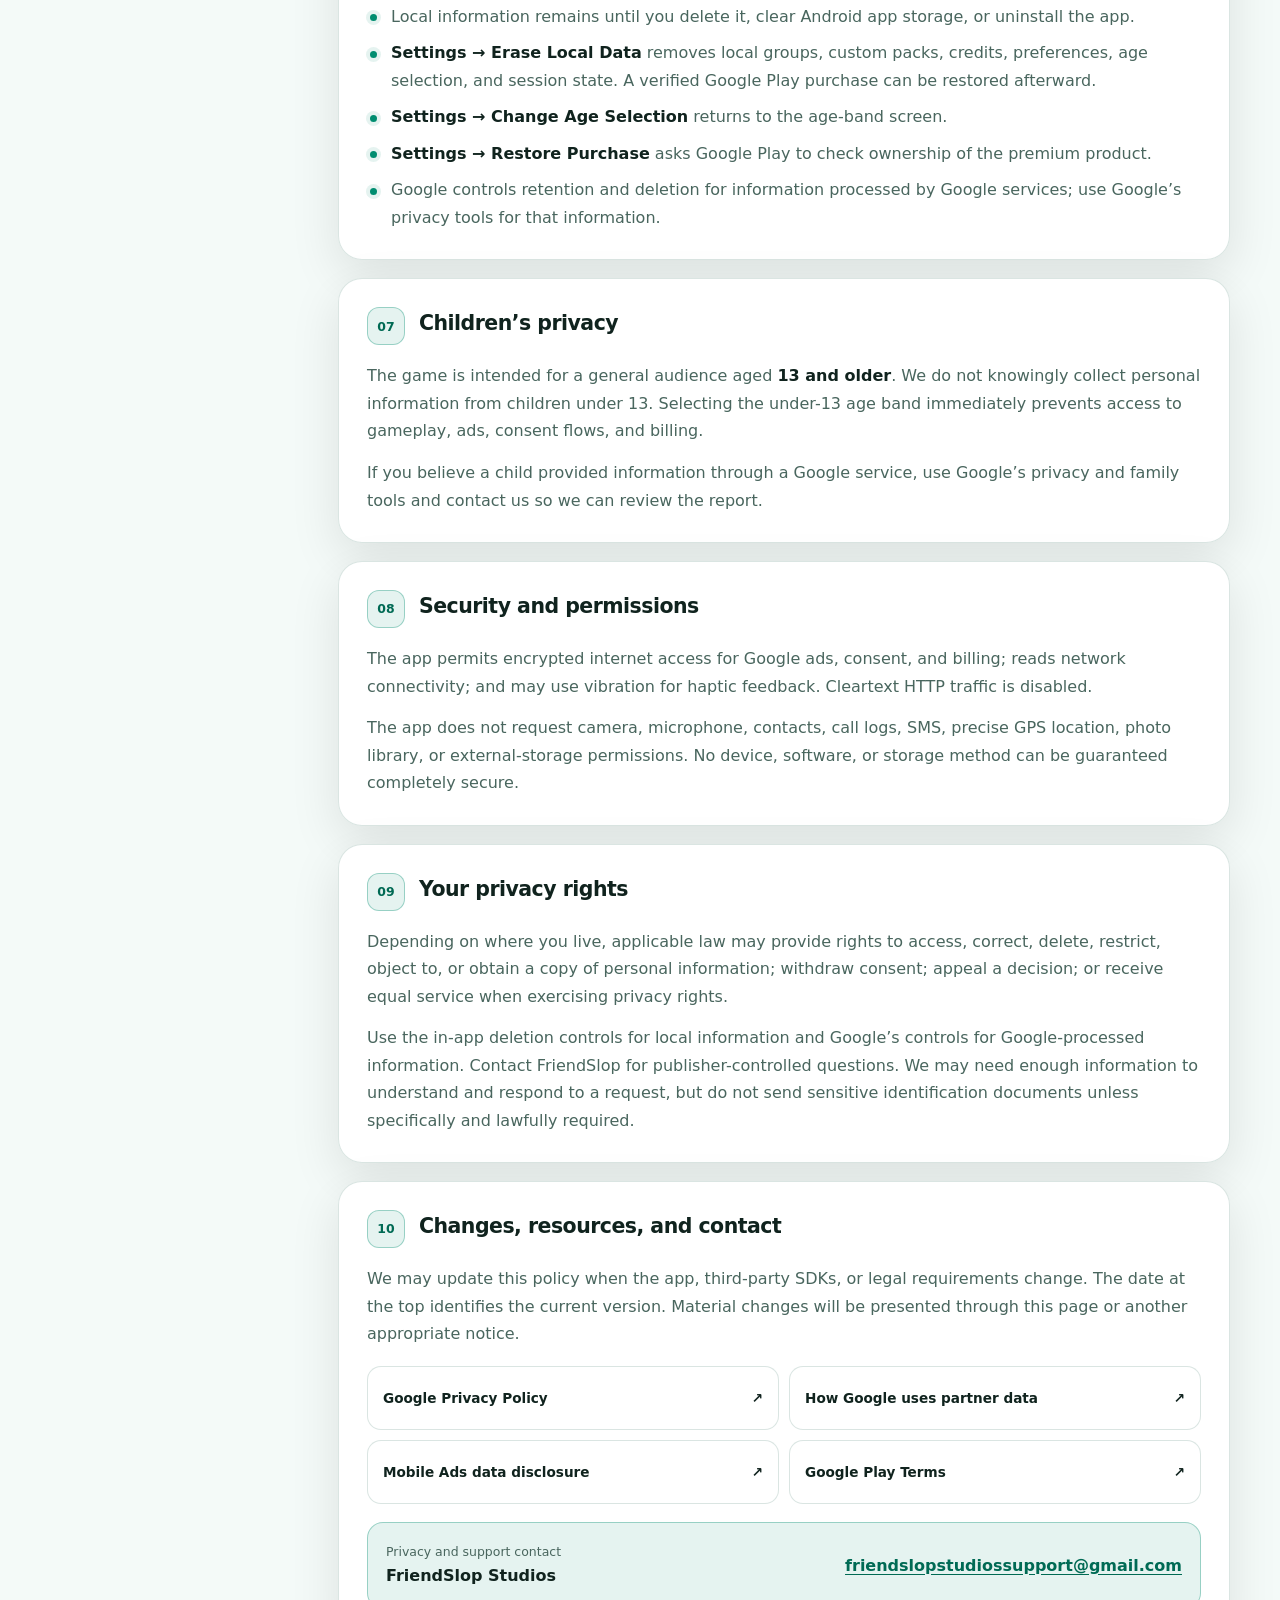
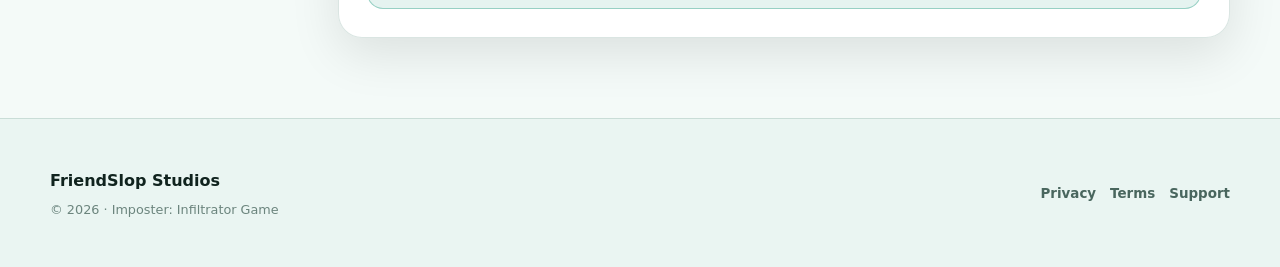
==== commit 71c7a616: "Add files via upload" ====
--- a/index.html
+++ b/index.html
@@ -1,829 +1,287 @@
-<!DOCTYPE html>
-<html lang="en">
-<head>
-  <meta charset="UTF-8">
-  <meta name="viewport" content="width=device-width, initial-scale=1.0">
-  <title>Privacy Policy — Imposter: Infiltrator Game</title>
-  <meta name="description" content="Official Privacy Policy for Imposter: Infiltrator Game published by FriendSlop Studios.">
-  <link rel="preconnect" href="https://fonts.googleapis.com">
-  <link rel="preconnect" href="https://fonts.gstatic.com" crossorigin>
-  <link href="https://fonts.googleapis.com/css2?family=Plus+Jakarta+Sans:wght@400;500;600;700;800&display=swap" rel="stylesheet">
-  
-  <style>
-    :root {
-      --bg-gradient: radial-gradient(circle at 50% 0%, #151d30 0%, #090d16 100%);
-      --bg: #090d16;
-      --card-bg: rgba(22, 30, 48, 0.75);
-      --card-border: rgba(77, 214, 237, 0.18);
-      --card-hover-border: rgba(77, 214, 237, 0.35);
-      --text-main: #f1f5f9;
-      --text-muted: #94a3b8;
-      --text-dim: #64748b;
-      --primary: #38bdf8;
-      --primary-glow: rgba(56, 189, 248, 0.25);
-      --accent: #f43f5e;
-      --gold: #fbbf24;
-      --gold-bg: rgba(251, 191, 36, 0.1);
-      --success: #34d399;
-      --line: rgba(148, 163, 184, 0.12);
-      --shadow: 0 20px 40px -15px rgba(0, 0, 0, 0.5);
-    }
-
-    * {
-      box-sizing: border-box;
-      margin: 0;
-      padding: 0;
-    }
-
-    body {
-      background: var(--bg);
-      background-image: var(--bg-gradient);
-      background-attachment: fixed;
-      color: var(--text-main);
-      font-family: 'Plus Jakarta Sans', system-ui, -apple-system, sans-serif;
-      line-height: 1.7;
-      font-size: 16px;
-      min-height: 100vh;
-      display: flex;
-      flex-direction: column;
-    }
-
-    .container {
-      width: 100%;
-      max-width: 880px;
-      margin: 0 auto;
-      padding: 0 24px;
-    }
-
-    /* Header */
-    header {
-      padding: 60px 0 32px;
-      text-align: center;
-      position: relative;
-    }
-
-    .badge-wrap {
-      display: inline-flex;
-      align-items: center;
-      gap: 8px;
-      background: rgba(56, 189, 248, 0.1);
-      border: 1px solid rgba(56, 189, 248, 0.25);
-      padding: 6px 14px;
-      border-radius: 999px;
-      font-size: 0.82rem;
-      font-weight: 700;
-      color: var(--primary);
-      text-transform: uppercase;
-      letter-spacing: 0.08em;
-      margin-bottom: 20px;
-    }
-
-    .badge-dot {
-      width: 8px;
-      height: 8px;
-      background: var(--primary);
-      border-radius: 50%;
-      box-shadow: 0 0 10px var(--primary);
-    }
-
-    h1 {
-      font-size: clamp(2rem, 5vw, 3rem);
-      font-weight: 800;
-      letter-spacing: -0.03em;
-      color: #ffffff;
-      margin-bottom: 12px;
-      line-height: 1.15;
-    }
-
-    .subtitle {
-      font-size: 1.15rem;
-      color: var(--text-muted);
-      max-width: 600px;
-      margin: 0 auto 24px;
-    }
-
-    .meta-bar {
-      display: flex;
-      flex-wrap: wrap;
-      justify-content: center;
-      gap: 20px;
-      font-size: 0.9rem;
-      color: var(--text-dim);
-      margin-bottom: 28px;
-    }
-
-    .meta-bar span {
-      display: inline-flex;
-      align-items: center;
-      gap: 6px;
-    }
-
-    .meta-bar a {
-      color: var(--primary);
-      text-decoration: none;
-      transition: color 0.2s;
-    }
-
-    .meta-bar a:hover {
-      text-decoration: underline;
-    }
-
-    /* Language & Nav Bar */
-    .nav-bar {
-      background: var(--card-bg);
-      backdrop-filter: blur(16px);
-      -webkit-backdrop-filter: blur(16px);
-      border: 1px solid var(--card-border);
-      border-radius: 16px;
-      padding: 8px;
-      display: flex;
-      flex-wrap: wrap;
-      justify-content: center;
-      align-items: center;
-      gap: 6px;
-      margin-bottom: 40px;
-      box-shadow: var(--shadow);
-      position: sticky;
-      top: 16px;
-      z-index: 100;
-    }
-
-    .nav-btn {
-      background: transparent;
-      border: 1px solid transparent;
-      color: var(--text-muted);
-      padding: 8px 16px;
-      border-radius: 10px;
-      font-size: 0.88rem;
-      font-weight: 600;
-      cursor: pointer;
-      text-decoration: none;
-      transition: all 0.2s ease;
-      font-family: inherit;
-    }
-
-    .nav-btn:hover {
-      color: var(--text-main);
-      background: rgba(255, 255, 255, 0.05);
-    }
-
-    .nav-btn.active {
-      background: var(--primary);
-      color: #090d16;
-      font-weight: 700;
-      border-color: var(--primary);
-      box-shadow: 0 0 16px var(--primary-glow);
-    }
-
-    .nav-btn.terms-link {
-      background: rgba(244, 63, 94, 0.12);
-      color: #fda4af;
-      border-color: rgba(244, 63, 94, 0.25);
-    }
-
-    .nav-btn.terms-link:hover {
-      background: rgba(244, 63, 94, 0.22);
-      color: #fff;
-    }
-
-    /* Policy Content Cards */
-    .policy-container {
-      margin-bottom: 60px;
-    }
-
-    .lang-section {
-      display: none;
-    }
-
-    .lang-section.active {
-      display: block;
-      animation: fadeIn 0.3s cubic-bezier(0.16, 1, 0.3, 1);
-    }
-
-    @keyframes fadeIn {
-      from { opacity: 0; transform: translateY(8px); }
-      to { opacity: 1; transform: translateY(0); }
-    }
-
-    .card {
-      background: var(--card-bg);
-      backdrop-filter: blur(16px);
-      -webkit-backdrop-filter: blur(16px);
-      border: 1px solid var(--card-border);
-      border-radius: 20px;
-      padding: 32px;
-      margin-bottom: 24px;
-      box-shadow: var(--shadow);
-      transition: border-color 0.2s ease;
-    }
-
-    .card:hover {
-      border-color: var(--card-hover-border);
-    }
-
-    .card-title {
-      font-size: 1.35rem;
-      font-weight: 700;
-      color: #ffffff;
-      display: flex;
-      align-items: center;
-      gap: 12px;
-      margin-bottom: 16px;
-      padding-bottom: 12px;
-      border-bottom: 1px solid var(--line);
-    }
-
-    .card-title-icon {
-      display: inline-flex;
-      align-items: center;
-      justify-content: center;
-      width: 36px;
-      height: 36px;
-      background: rgba(56, 189, 248, 0.12);
-      border-radius: 10px;
-      font-size: 1.15rem;
-    }
-
-    p {
-      margin-bottom: 16px;
-      color: var(--text-main);
-    }
-
-    p:last-child {
-      margin-bottom: 0;
-    }
-
-    ul {
-      list-style: none;
-      margin: 16px 0;
-      display: flex;
-      flex-direction: column;
-      gap: 12px;
-    }
-
-    li {
-      position: relative;
-      padding-left: 28px;
-      color: var(--text-main);
-    }
-
-    li::before {
-      content: "•";
-      color: var(--primary);
-      position: absolute;
-      left: 10px;
-      font-size: 1.4rem;
-      line-height: 1;
-      top: -2px;
-    }
-
-    strong {
-      color: #ffffff;
-      font-weight: 700;
-    }
-
-    .highlight-box {
-      background: rgba(56, 189, 248, 0.08);
-      border: 1px solid rgba(56, 189, 248, 0.25);
-      border-radius: 14px;
-      padding: 18px 22px;
-      margin: 20px 0;
-      font-size: 0.95rem;
-      color: #e0f2fe;
-    }
-
-    .gold-box {
-      background: var(--gold-bg);
-      border: 1px solid rgba(251, 191, 36, 0.28);
-      border-radius: 14px;
-      padding: 18px 22px;
-      margin: 20px 0;
-      font-size: 0.95rem;
-      color: #fef3c7;
-    }
-
-    .links-grid {
-      display: grid;
-      grid-template-columns: repeat(auto-fit, minmax(240px, 1fr));
-      gap: 12px;
-      margin-top: 16px;
-    }
-
-    .link-item {
-      display: flex;
-      align-items: center;
-      gap: 10px;
-      background: rgba(255, 255, 255, 0.03);
-      border: 1px solid var(--line);
-      padding: 12px 16px;
-      border-radius: 12px;
-      color: var(--primary);
-      text-decoration: none;
-      font-size: 0.9rem;
-      font-weight: 600;
-      transition: all 0.2s;
-    }
-
-    .link-item:hover {
-      background: rgba(56, 189, 248, 0.1);
-      border-color: rgba(56, 189, 248, 0.3);
-      transform: translateY(-2px);
-    }
-
-    /* Footer */
-    footer {
-      margin-top: auto;
-      background: rgba(11, 17, 31, 0.9);
-      border-top: 1px solid var(--line);
-      padding: 36px 0;
-      text-align: center;
-      font-size: 0.88rem;
-      color: var(--text-dim);
-    }
-
-    .footer-links {
-      display: flex;
-      justify-content: center;
-      gap: 20px;
-      margin-bottom: 12px;
-    }
-
-    .footer-links a {
-      color: var(--text-muted);
-      text-decoration: none;
-      transition: color 0.2s;
-    }
-
-    .footer-links a:hover {
-      color: var(--primary);
-    }
-
-    /* Quick jump floating button */
-    .top-btn {
-      position: fixed;
-      bottom: 24px;
-      right: 24px;
-      background: var(--card-bg);
-      border: 1px solid var(--card-border);
-      color: var(--primary);
-      width: 44px;
-      height: 44px;
-      border-radius: 50%;
-      display: flex;
-      align-items: center;
-      justify-content: center;
-      font-size: 1.2rem;
-      cursor: pointer;
-      box-shadow: var(--shadow);
-      opacity: 0;
-      pointer-events: none;
-      transition: all 0.25s ease;
-      z-index: 99;
-    }
-
-    .top-btn.visible {
-      opacity: 1;
-      pointer-events: auto;
-    }
-
-    .top-btn:hover {
-      background: var(--primary);
-      color: #090d16;
-    }
-
-    @media (max-width: 640px) {
-      header { padding: 40px 0 24px; }
-      .card { padding: 22px 18px; border-radius: 16px; }
-      .nav-bar { padding: 6px; }
-      .nav-btn { padding: 6px 12px; font-size: 0.8rem; }
-    }
-  </style>
-</head>
-<body>
-
-  <header class="container">
-    <div class="badge-wrap">
-      <span class="badge-dot"></span>
-      Official Legal Document
-    </div>
-    <h1>Privacy Policy</h1>
-    <p class="subtitle"><strong>Imposter: Infiltrator Game</strong></p>
-    <div class="meta-bar">
-      <span>🏢 <strong>Publisher:</strong> FriendSlop Studios</span>
-      <span>📅 <strong>Effective Date:</strong> August 21, 2026</span>
-      <span>✉️ <strong>Support:</strong> <a href="mailto:friendslopstudiossupport@gmail.com">friendslopstudiossupport@gmail.com</a></span>
-    </div>
-
-    <!-- Navigation Switcher -->
-    <nav class="nav-bar" aria-label="Language & Policy Navigation">
-      <button class="nav-btn active" onclick="setLang('en')">English</button>
-      <button class="nav-btn" onclick="setLang('es')">Español</button>
-      <button class="nav-btn" onclick="setLang('fr')">Français</button>
-      <button class="nav-btn" onclick="setLang('de')">Deutsch</button>
-      <button class="nav-btn" onclick="setLang('pt-br')">Português (BR)</button>
-      <a class="nav-btn terms-link" href="terms.html">Terms of Service →</a>
-    </nav>
-  </header>
-
-  <main class="container policy-container">
-
-    <!-- ==================== ENGLISH ==================== -->
-    <section id="en" class="lang-section active" lang="en">
-      
-      <div class="card">
-        <h2 class="card-title"><span class="card-title-icon">🛡️</span> Overview & Core Principles</h2>
-        <p><strong>FriendSlop Studios</strong> publishes <strong>Imposter: Infiltrator Game</strong>, an offline-first local pass-and-play social deduction game designed for players aged <strong>13 and older</strong>.</p>
-        <div class="highlight-box">
-          <strong>Key Privacy Principle:</strong> We do not operate a user account system, track player identities across apps, or receive your local game words, player names, or friend groups onto our servers.
-        </div>
-      </div>
-
-      <div class="card">
-        <h2 class="card-title"><span class="card-title-icon">📱</span> 1. Data Stored Locally on Your Device</h2>
-        <p>The app maintains strictly local data on your device using Android DataStore and Room Database:</p>
-        <ul>
-          <li><strong>Age Band Selection:</strong> Under 13, 13–17, or 18+. We never request or store exact birth dates. Under-13 users are blocked from proceeding.</li>
-          <li><strong>Game Configuration & Preferences:</strong> Dark mode, sound effects toggle, haptic feedback toggle, and discussion timer preferences.</li>
-          <li><strong>Credits & Timed Unlocks:</strong> Earned credits balance and timestamps for temporary (15-minute) category/modifier unlocks.</li>
-          <li><strong>Custom Game Content:</strong> Custom word packs and saved friend group player lists created by you.</li>
-          <li><strong>Session Recovery:</strong> Active round state so a game is not lost if the app is momentarily backgrounded.</li>
-        </ul>
-        <p><em>Note:</em> Player names and custom prompts are entered locally by participants sharing the device. Avoid inputting real personal, financial, or sensitive information. Android cloud backup is explicitly disabled for local app state.</p>
-      </div>
-
-      <div class="card">
-        <h2 class="card-title"><span class="card-title-icon">📢</span> 2. Google Consent & Advertising (Non-Premium)</h2>
-        <p>For players using the free tier, third-party advertising is supplied via <strong>Google Mobile Ads (AdMob)</strong> and managed by the <strong>Google User Messaging Platform (UMP)</strong>:</p>
-        <ul>
-          <li><strong>Consent Verification:</strong> Google UMP requests privacy and tracking choices before Google Mobile Ads is initialized or any ad request is sent.</li>
-          <li><strong>Technical Data Processed by Google:</strong> Device identifiers, IP-derived approximate location, device model/OS version, consent signals, ad impressions, user interactions, and anti-fraud signals under Google's policies.</li>
-          <li><strong>Teen & Minor Protection (Ages 13–17):</strong> The app requests Google's designated teen treatment, a maximum ad content rating of <code>T</code> (Teen), and restricted/non-personalized ad handling.</li>
-          <li><strong>Under-13 Protection:</strong> Users selecting the under-13 age band are blocked before any ad SDK or Google service is initialized.</li>
-        </ul>
-        <div class="links-grid">
-          <a class="link-item" href="https://policies.google.com/privacy" target="_blank" rel="noopener">🔗 Google Privacy Policy</a>
-          <a class="link-item" href="https://policies.google.com/technologies/partner-sites" target="_blank" rel="noopener">🔗 How Google Uses Data</a>
-        </div>
-      </div>
-
-      <div class="card">
-        <h2 class="card-title"><span class="card-title-icon">💳</span> 3. Google Play In-App Billing</h2>
-        <p>The optional <strong>Premium Lifetime Unlock</strong> is processed entirely by <strong>Google Play Billing</strong>:</p>
-        <ul>
-          <li>Google manages financial transactions, credit cards, billing addresses, and payment accounts.</li>
-          <li>The app receives only cryptographic purchase tokens, entitlement verification, localized price strings, and order acknowledgement status.</li>
-          <li>No credit card, bank account, or payment credentials ever touch the app or our servers.</li>
-        </ul>
-      </div>
-
-      <div class="card">
-        <h2 class="card-title"><span class="card-title-icon">🔒</span> 4. Permissions & Hardware Access</h2>
-        <p>The app is built with strict permission minimization:</p>
-        <ul>
-          <li><strong>NO</strong> Camera or Video Recording permissions.</li>
-          <li><strong>NO</strong> Microphone or Audio Recording permissions.</li>
-          <li><strong>NO</strong> Contacts, Call Logs, or SMS access.</li>
-          <li><strong>NO</strong> Precise GPS location permissions.</li>
-          <li><strong>NO</strong> External Storage / Photo library access.</li>
-          <li><strong>NO</strong> Cleartext (unencrypted HTTP) network traffic permitted.</li>
-        </ul>
-      </div>
-
-      <div class="card">
-        <h2 class="card-title"><span class="card-title-icon">📊</span> 5. Analytics & Diagnostics</h2>
-        <p>The app <strong>does not contain</strong> Firebase Analytics, Firebase Crashlytics, Facebook SDK, or any proprietary telemetry trackers. Google Play may provide anonymized, aggregated crash and ANR reports via the Google Play Console (Play Vitals) as part of standard Android distribution.</p>
-      </div>
-
-      <div class="card">
-        <h2 class="card-title"><span class="card-title-icon">🗑️</span> 6. Data Retention, Control & Deletion</h2>
-        <p>You have full control over your on-device data:</p>
-        <ul>
-          <li><strong>In-App Wipe:</strong> Open <em>Settings → Erase All Local Data</em> to instantly purge all stored custom categories, friend groups, credits, and preferences.</li>
-          <li><strong>Age Band Reset:</strong> Reset your age gate answer at any time via <em>Settings → Reset Age Selection</em>.</li>
-          <li><strong>System Wipe:</strong> Clearing App Data in Android OS Settings or uninstalling the app permanently deletes all local data.</li>
-          <li><strong>Ad Choices:</strong> You can review or modify your Google privacy choices anytime via <em>Settings → Ad Privacy Choices</em>.</li>
-        </ul>
-      </div>
-
-      <div class="card">
-        <h2 class="card-title"><span class="card-title-icon">👶</span> 7. Children's Privacy (COPPA & Global Standards)</h2>
-        <p>The game is intended for general audiences aged <strong>13 and older</strong>. We do not knowingly collect personal data from children under 13. If an under-13 age selection is made, the application immediately halts and prevents access to gameplay, ads, and in-app purchases. If you believe a child has provided information through Google services, please utilize Google's parental tools and contact us.</p>
-      </div>
-
-      <div class="card">
-        <h2 class="card-title"><span class="card-title-icon">⚖️</span> 8. Regional Rights & Contact</h2>
-        <p>Under GDPR, CCPA/CPRA, and applicable state/international privacy laws, you have rights regarding access, deletion, and consent withdrawal. Because all game content is local to your device, use the in-app wipe features. For developer inquiries or questions about this policy, reach us at:</p>
-        <div class="gold-box">
-          <strong>FriendSlop Studios</strong><br>
-          Email: <a href="mailto:friendslopstudiossupport@gmail.com" style="color: inherit; font-weight: 700;">friendslopstudiossupport@gmail.com</a>
-        </div>
-      </div>
-
-      <div class="card">
-        <h2 class="card-title"><span class="card-title-icon">🔄</span> 9. Changes to This Privacy Policy</h2>
-        <p>We may update our Privacy Policy from time to time. We will notify you of any changes by posting the new Privacy Policy on this page and updating the "Effective Date" at the top. You are advised to review this Privacy Policy periodically for any changes.</p>
-      </div>
-
-
-    </section>
-
-    <!-- ==================== ESPAÑOL ==================== -->
-    <section id="es" class="lang-section" lang="es">
-      <div class="card">
-        <h2 class="card-title"><span class="card-title-icon">🛡️</span> Descripción General y Principios Fundamentales</h2>
-        <p><strong>FriendSlop Studios</strong> publica <strong>Imposter: Infiltrator Game</strong>, un juego de deducción social local y sin conexión diseñado para personas de <strong>13 años o más</strong>.</p>
-        <div class="highlight-box">
-          <strong>Principio Clave de Privacidad:</strong> No operamos un sistema de cuentas de usuario, no rastreamos las identidades de los jugadores a través de aplicaciones, ni recibimos sus palabras de juego locales, nombres de jugadores o grupos de amigos en nuestros servidores.
-        </div>
-      </div>
-      <div class="card">
-        <h2 class="card-title"><span class="card-title-icon">📱</span> 1. Datos Almacenados Localmente en su Dispositivo</h2>
-        <p>La aplicación mantiene datos estrictamente locales en su dispositivo mediante Android DataStore y Room Database:</p>
-        <ul>
-          <li><strong>Selección de Franja de Edad:</strong> Menores de 13, 13–17 o 18+. Nunca solicitamos ni almacenamos fechas de nacimiento exactas. Los usuarios menores de 13 años tienen el acceso bloqueado.</li>
-          <li><strong>Configuración y Preferencias del Juego:</strong> Modo oscuro, alternador de efectos de sonido, retroalimentación háptica y temporizadores de discusión.</li>
-          <li><strong>Créditos y Desbloqueos Temporales:</strong> Saldo de créditos ganados y tiempos para desbloqueos temporales (15 minutos).</li>
-          <li><strong>Contenido de Juego Personalizado:</strong> Paquetes de palabras personalizados y listas de grupos de amigos creados por usted.</li>
-          <li><strong>Recuperación de Sesión:</strong> Estado de ronda activa para que no se pierda el juego si la aplicación pasa a segundo plano.</li>
-        </ul>
-        <p><em>Nota:</em> Los nombres de los jugadores y las indicaciones personalizadas son ingresados localmente por los participantes que comparten el dispositivo. Evite ingresar información personal, financiera o sensible real. La copia de seguridad en la nube de Android está explícitamente deshabilitada para el estado de la aplicación local.</p>
-      </div>
-      <div class="card">
-        <h2 class="card-title"><span class="card-title-icon">📢</span> 2. Consentimiento de Google y Publicidad (No Premium)</h2>
-        <p>Para los jugadores que usan el nivel gratuito, la publicidad de terceros se suministra a través de <strong>Google Mobile Ads (AdMob)</strong> y es administrada por la <strong>Plataforma de Mensajería del Usuario de Google (UMP)</strong>:</p>
-        <ul>
-          <li><strong>Verificación de Consentimiento:</strong> Google UMP solicita opciones de privacidad y seguimiento antes de inicializar Google Mobile Ads.</li>
-          <li><strong>Datos Técnicos Procesados por Google:</strong> Identificadores de dispositivos, ubicación aproximada derivada de la IP, modelo de dispositivo/versión del sistema operativo, señales de consentimiento, impresiones de anuncios, interacciones del usuario y señales antifraude.</li>
-          <li><strong>Protección para Adolescentes (Edades 13–17):</strong> La aplicación solicita el tratamiento para adolescentes designado por Google y publicidad no personalizada.</li>
-          <li><strong>Protección para Menores de 13:</strong> Los usuarios que seleccionan la franja de menores de 13 años son bloqueados antes de que se inicialice cualquier SDK de publicidad.</li>
-        </ul>
-      </div>
-      <div class="card">
-        <h2 class="card-title"><span class="card-title-icon">💳</span> 3. Facturación Integrada de Google Play</h2>
-        <p>El <strong>Desbloqueo Premium de Por Vida</strong> opcional es procesado completamente por <strong>Google Play Billing</strong>. La aplicación recibe solo tokens criptográficos de compra y confirmaciones. Ninguna credencial de pago llega a la aplicación ni a nuestros servidores.</p>
-      </div>
-      <div class="card">
-        <h2 class="card-title"><span class="card-title-icon">🔒</span> 4. Permisos y Acceso a Hardware</h2>
-        <p>La aplicación está construida con estricta minimización de permisos (SIN cámara, micrófono, contactos, ubicación precisa ni acceso a almacenamiento externo).</p>
-      </div>
-      <div class="card">
-        <h2 class="card-title"><span class="card-title-icon">📊</span> 5. Analítica y Diagnóstico</h2>
-        <p>La aplicación <strong>no contiene</strong> Firebase Analytics ni rastreadores de terceros. Google Play puede proporcionar informes de fallos agregados de forma anónima a través de Play Vitals.</p>
-      </div>
-      <div class="card">
-        <h2 class="card-title"><span class="card-title-icon">🗑️</span> 6. Retención, Control y Eliminación de Datos</h2>
-        <p>Usted tiene control total sobre los datos de su dispositivo. Puede borrar todo abriendo <em>Ajustes → Borrar Todos los Datos Locales</em> o desinstalando la aplicación.</p>
-      </div>
-      <div class="card">
-        <h2 class="card-title"><span class="card-title-icon">👶</span> 7. Privacidad Infantil (COPPA y Estándares Globales)</h2>
-        <p>El juego está destinado a personas de <strong>13 años en adelante</strong>. No recopilamos conscientemente datos de niños menores de 13 años. Si se selecciona la edad de menor de 13, la aplicación se detiene inmediatamente.</p>
-      </div>
-      <div class="card">
-        <h2 class="card-title"><span class="card-title-icon">⚖️</span> 8. Derechos Regionales y Contacto</h2>
-        <p>Bajo el RGPD, CCPA/CPRA y las leyes de privacidad aplicables, usted tiene derechos sobre sus datos. Debido a que todo el contenido es local, use las funciones de borrado dentro de la aplicación. Para preguntas, contáctenos en:</p>
-        <div class="gold-box">
-          <strong>FriendSlop Studios</strong><br>
-          Email: <a href="mailto:friendslopstudiossupport@gmail.com" style="color: inherit; font-weight: 700;">friendslopstudiossupport@gmail.com</a>
-        </div>
-      </div>
-      <div class="card">
-        <h2 class="card-title"><span class="card-title-icon">🔄</span> 9. Cambios a esta Política de Privacidad</h2>
-        <p>Podemos actualizar nuestra Política de Privacidad de vez en cuando. Le notificaremos sobre cualquier cambio publicando la nueva Política de Privacidad en esta página.</p>
-      </div>
-    </section>
-
-    <!-- ==================== FRANÇAIS ==================== -->
-    <section id="fr" class="lang-section" lang="fr">
-      <div class="card">
-        <h2 class="card-title"><span class="card-title-icon">🛡️</span> Vue d'ensemble & Principes Fondamentaux</h2>
-        <p><strong>FriendSlop Studios</strong> publie <strong>Imposter: Infiltrator Game</strong>, un jeu de déduction sociale hors ligne conçu pour les joueurs âgés de <strong>13 ans et plus</strong>.</p>
-        <div class="highlight-box">
-          <strong>Principe Clé de Confidentialité:</strong> Nous ne gérons aucun système de compte utilisateur, ne suivons pas l'identité des joueurs et ne recevons pas vos mots de jeu, noms ou groupes d'amis sur nos serveurs.
-        </div>
-      </div>
-      <div class="card">
-        <h2 class="card-title"><span class="card-title-icon">📱</span> 1. Données Stockées Localement sur Votre Appareil</h2>
-        <p>L'application conserve des données strictement locales sur votre appareil :</p>
-        <ul>
-          <li><strong>Tranche d'âge:</strong> Moins de 13, 13-17 ou 18+. Aucune date de naissance exacte demandée. Accès bloqué aux moins de 13 ans.</li>
-          <li><strong>Préférences:</strong> Thème sombre, sons, retours haptiques, minuteurs.</li>
-          <li><strong>Crédits et Déblocages:</strong> Solde de crédits et minuteries de déblocage (15 minutes).</li>
-          <li><strong>Contenu de Jeu:</strong> Packs personnalisés et groupes d'amis.</li>
-          <li><strong>Récupération de Session:</strong> État actif de la partie.</li>
-        </ul>
-      </div>
-      <div class="card">
-        <h2 class="card-title"><span class="card-title-icon">📢</span> 2. Consentement Google et Publicité</h2>
-        <p>Pour les utilisateurs gratuits, la publicité est fournie via <strong>Google Mobile Ads (AdMob)</strong> et gérée par <strong>Google UMP</strong> (gestion du consentement). Pour les 13-17 ans, les publicités non personnalisées sont forcées. Les moins de 13 ans sont bloqués.</p>
-      </div>
-      <div class="card">
-        <h2 class="card-title"><span class="card-title-icon">💳</span> 3. Achats Intégrés Google Play</h2>
-        <p>Le <strong>Déblocage Premium à Vie</strong> est entièrement géré par <strong>Google Play Billing</strong>. Nous ne recevons que des jetons d'achat, aucune information de carte de crédit ne touche nos serveurs.</p>
-      </div>
-      <div class="card">
-        <h2 class="card-title"><span class="card-title-icon">🔒</span> 4. Autorisations et Matériel</h2>
-        <p>L'application ne demande AUCUN accès à l'appareil photo, au microphone, aux contacts, à la localisation précise ou au stockage externe.</p>
-      </div>
-      <div class="card">
-        <h2 class="card-title"><span class="card-title-icon">📊</span> 5. Analytique et Diagnostics</h2>
-        <p>L'application ne contient <strong>pas</strong> de Firebase Analytics ou de trackers tiers. Google Play peut fournir des rapports de plantage anonymes.</p>
-      </div>
-      <div class="card">
-        <h2 class="card-title"><span class="card-title-icon">🗑️</span> 6. Rétention, Contrôle et Suppression des Données</h2>
-        <p>Vous contrôlez vos données. Vous pouvez tout effacer via <em>Paramètres → Effacer Toutes les Données Locales</em> ou en désinstallant l'application.</p>
-      </div>
-      <div class="card">
-        <h2 class="card-title"><span class="card-title-icon">👶</span> 7. Confidentialité des Enfants (COPPA)</h2>
-        <p>Le jeu est destiné aux <strong>13 ans et plus</strong>. Nous ne collectons sciemment aucune donnée d'enfants. L'application se bloque si "Moins de 13 ans" est sélectionné.</p>
-      </div>
-      <div class="card">
-        <h2 class="card-title"><span class="card-title-icon">⚖️</span> 8. Droits Régionaux et Contact</h2>
-        <p>Sous le RGPD et d'autres lois, vous avez des droits sur vos données. Puisque tout est local, utilisez la fonction d'effacement. Pour nous contacter :</p>
-        <div class="gold-box">
-          <strong>FriendSlop Studios</strong><br>
-          Email: <a href="mailto:friendslopstudiossupport@gmail.com" style="color: inherit; font-weight: 700;">friendslopstudiossupport@gmail.com</a>
-        </div>
-      </div>
-      <div class="card">
-        <h2 class="card-title"><span class="card-title-icon">🔄</span> 9. Modifications de cette Politique</h2>
-        <p>Nous pouvons mettre à jour notre Politique de Confidentialité de temps à autre. Nous vous informerons de tout changement sur cette page.</p>
-      </div>
-    </section>
-
-    <!-- ==================== DEUTSCH ==================== -->
-    <section id="de" class="lang-section" lang="de">
-      <div class="card">
-        <h2 class="card-title"><span class="card-title-icon">🛡️</span> Übersicht & Datenschutzgrundsätze</h2>
-        <p><strong>FriendSlop Studios</strong> veröffentlicht <strong>Imposter: Infiltrator Game</strong>, ein Offline-Partyspiel für Spieler ab <strong>13 Jahren</strong>.</p>
-        <div class="highlight-box">
-          <strong>Kernprinzip:</strong> Wir betreiben kein Benutzerkontensystem, verfolgen keine Spieleridentitäten und erhalten Ihre lokalen Spielwörter oder Freundesgruppen nicht auf unseren Servern.
-        </div>
-      </div>
-      <div class="card">
-        <h2 class="card-title"><span class="card-title-icon">📱</span> 1. Auf dem Gerät gespeicherte Daten</h2>
-        <p>Die App speichert ausschließlich lokale Daten auf Ihrem Gerät:</p>
-        <ul>
-          <li><strong>Altersgruppe:</strong> Unter 13, 13–17 oder 18+. Es wird kein genaues Geburtsdatum erfasst. Benutzer unter 13 werden blockiert.</li>
-          <li><strong>Einstellungen:</strong> Dunkelmodus, Sound, Haptik, Timer.</li>
-          <li><strong>Credits & Freischaltungen:</strong> Guthaben und 15-Minuten-Freischaltungen.</li>
-          <li><strong>Eigene Inhalte:</strong> Erstellte Kategorien und Gruppen.</li>
-          <li><strong>Sitzungswiederherstellung:</strong> Aktiver Rundenstatus.</li>
-        </ul>
-      </div>
-      <div class="card">
-        <h2 class="card-title"><span class="card-title-icon">📢</span> 2. Google-Zustimmung & Werbung</h2>
-        <p>Für Nutzer der kostenlosen Version wird Werbung über <strong>Google Mobile Ads (AdMob)</strong> bereitgestellt und über <strong>Google UMP</strong> verwaltet. Bei 13–17-Jährigen wird nicht personalisierte Werbung erzwungen.</p>
-      </div>
-      <div class="card">
-        <h2 class="card-title"><span class="card-title-icon">💳</span> 3. Google Play In-App-Käufe</h2>
-        <p>Die <strong>Premium-Freischaltung</strong> wird von <strong>Google Play Billing</strong> verarbeitet. Es gelangen keine Zahlungsdaten auf unsere Server.</p>
-      </div>
-      <div class="card">
-        <h2 class="card-title"><span class="card-title-icon">🔒</span> 4. Berechtigungen & Hardware</h2>
-        <p>Die App fragt KEINEN Zugriff auf Kamera, Mikrofon, Kontakte, Standort oder externen Speicher an.</p>
-      </div>
-      <div class="card">
-        <h2 class="card-title"><span class="card-title-icon">📊</span> 5. Analyse & Diagnose</h2>
-        <p>Die App enthält <strong>kein</strong> Firebase Analytics oder Drittanbieter-Tracker. Google Play kann anonyme Absturzberichte bereitstellen.</p>
-      </div>
-      <div class="card">
-        <h2 class="card-title"><span class="card-title-icon">🗑️</span> 6. Datenlöschung & Kontrolle</h2>
-        <p>Sie kontrollieren Ihre Daten. Löschen Sie lokale Daten über <em>Einstellungen → Alle lokalen Daten löschen</em> oder durch Deinstallation der App.</p>
-      </div>
-      <div class="card">
-        <h2 class="card-title"><span class="card-title-icon">👶</span> 7. Datenschutz von Kindern (COPPA)</h2>
-        <p>Das Spiel ist ab <strong>13 Jahren</strong>. Die App blockiert den Zugriff sofort, wenn "Unter 13" ausgewählt wird.</p>
-      </div>
-      <div class="card">
-        <h2 class="card-title"><span class="card-title-icon">⚖️</span> 8. Regionale Rechte & Kontakt</h2>
-        <p>Unter der DSGVO und anderen Gesetzen haben Sie Rechte an Ihren Daten. Da alle Inhalte lokal sind, nutzen Sie die Löschfunktion der App. Für Fragen:</p>
-        <div class="gold-box">
-          <strong>FriendSlop Studios</strong><br>
-          Email: <a href="mailto:friendslopstudiossupport@gmail.com" style="color: inherit; font-weight: 700;">friendslopstudiossupport@gmail.com</a>
-        </div>
-      </div>
-      <div class="card">
-        <h2 class="card-title"><span class="card-title-icon">🔄</span> 9. Änderungen dieser Richtlinie</h2>
-        <p>Wir können diese Datenschutzrichtlinie gelegentlich aktualisieren. Wir informieren Sie über Änderungen auf dieser Seite.</p>
-      </div>
-    </section>
-
-    <!-- ==================== PORTUGUÊS (BR) ==================== -->
-    <section id="pt-br" class="lang-section" lang="pt-BR">
-      <div class="card">
-        <h2 class="card-title"><span class="card-title-icon">🛡️</span> Visão Geral e Princípios Fundamentais</h2>
-        <p>A <strong>FriendSlop Studios</strong> publica o <strong>Imposter: Infiltrator Game</strong>, um jogo social off-line criado para jogadores com <strong>13 anos ou mais</strong>.</p>
-        <div class="highlight-box">
-          <strong>Princípio de Privacidade:</strong> Não operamos contas de usuários e não recebemos palavras, nomes ou grupos em nossos servidores. Tudo é local.
-        </div>
-      </div>
-      <div class="card">
-        <h2 class="card-title"><span class="card-title-icon">📱</span> 1. Dados Armazenados Localmente no Aparelho</h2>
-        <p>O aplicativo mantém dados estritamente locais no seu dispositivo:</p>
-        <ul>
-          <li><strong>Faixa Etária:</strong> Menor de 13, 13-17 ou 18+. Sem data exata. Menores de 13 são bloqueados.</li>
-          <li><strong>Configurações:</strong> Modo escuro, sons, vibração, temporizadores.</li>
-          <li><strong>Créditos e Desbloqueios:</strong> Saldo e tempos de desbloqueio (15 minutos).</li>
-          <li><strong>Conteúdo Personalizado:</strong> Pacotes e grupos de amigos.</li>
-          <li><strong>Recuperação de Sessão:</strong> Estado ativo da rodada.</li>
-        </ul>
-      </div>
-      <div class="card">
-        <h2 class="card-title"><span class="card-title-icon">📢</span> 2. Consentimento e Publicidade (Google)</h2>
-        <p>Para usuários gratuitos, os anúncios são fornecidos via <strong>Google Mobile Ads (AdMob)</strong> e gerenciados pelo <strong>Google UMP</strong>. Adolescentes de 13-17 recebem anúncios não personalizados.</p>
-      </div>
-      <div class="card">
-        <h2 class="card-title"><span class="card-title-icon">💳</span> 3. Compras no Aplicativo do Google Play</h2>
-        <p>O <strong>Desbloqueio Premium Vitalício</strong> é totalmente processado pelo <strong>Google Play Billing</strong>. Não recebemos detalhes de cartão de crédito.</p>
-      </div>
-      <div class="card">
-        <h2 class="card-title"><span class="card-title-icon">🔒</span> 4. Permissões e Acesso de Hardware</h2>
-        <p>O aplicativo não pede acesso a câmera, microfone, contatos, localização ou armazenamento externo.</p>
-      </div>
-      <div class="card">
-        <h2 class="card-title"><span class="card-title-icon">📊</span> 5. Análise e Diagnóstico</h2>
-        <p>O aplicativo <strong>não</strong> contém Firebase Analytics. O Google Play pode fornecer relatórios anônimos de falhas.</p>
-      </div>
-      <div class="card">
-        <h2 class="card-title"><span class="card-title-icon">🗑️</span> 6. Retenção, Controle e Exclusão de Dados</h2>
-        <p>Você controla seus dados. Apague tudo em <em>Configurações → Apagar todos os dados locais</em> ou desinstalando o app.</p>
-      </div>
-      <div class="card">
-        <h2 class="card-title"><span class="card-title-icon">👶</span> 7. Privacidade Infantil (COPPA)</h2>
-        <p>Destinado a maiores de <strong>13 anos</strong>. O acesso é bloqueado se "Menor de 13" for selecionado.</p>
-      </div>
-      <div class="card">
-        <h2 class="card-title"><span class="card-title-icon">⚖️</span> 8. Direitos Regionais e Contato</h2>
-        <p>Sob a LGPD/RGPD e outras leis, você tem direitos. Como tudo é local, use a exclusão no aplicativo. Contato:</p>
-        <div class="gold-box">
-          <strong>FriendSlop Studios</strong><br>
-          Email: <a href="mailto:friendslopstudiossupport@gmail.com" style="color: inherit; font-weight: 700;">friendslopstudiossupport@gmail.com</a>
-        </div>
-      </div>
-      <div class="card">
-        <h2 class="card-title"><span class="card-title-icon">🔄</span> 9. Alterações nesta Política</h2>
-        <p>Podemos atualizar nossa Política de Privacidade de tempos em tempos. Avisaremos sobre mudanças nesta página.</p>
-      </div>
-    </section>
-
-  </main>
-
-  <footer>
-    <div class="container">
-      <div class="footer-links">
-        <a href="index.html">Privacy Policy</a>
-        <span>·</span>
-        <a href="terms.html">Terms of Service</a>
-        <span>·</span>
-        <a href="mailto:friendslopstudiossupport@gmail.com">Contact Support</a>
-      </div>
-      <p>© 2026 FriendSlop Studios. All rights reserved.</p>
-      <p style="font-size: 0.8rem; margin-top: 6px; color: var(--text-dim);">Imposter: Infiltrator Game is an offline-first party game.</p>
-    </div>
-  </footer>
-
-  <!-- Floating back to top button -->
-  <button class="top-btn" id="topBtn" onclick="window.scrollTo({top:0, behavior:'smooth'})" title="Back to top">↑</button>
-
-  <script>
-    function setLang(langCode) {
-      document.querySelectorAll('.lang-section').forEach(el => el.classList.remove('active'));
-      document.querySelectorAll('.nav-btn').forEach(btn => {
-        if (!btn.classList.contains('terms-link')) {
-          btn.classList.remove('active');
-        }
-      });
-
-      const targetSection = document.getElementById(langCode);
-      if (targetSection) {
-        targetSection.classList.add('active');
-      }
-
-      const activeBtn = Array.from(document.querySelectorAll('.nav-btn')).find(b => b.getAttribute('onclick')?.includes(langCode));
-      if (activeBtn) {
-        activeBtn.classList.add('active');
-      }
-
-      window.location.hash = langCode;
-    }
-
-    // Handle hash on load
-    window.addEventListener('DOMContentLoaded', () => {
-      const hash = window.location.hash.replace('#', '');
-      if (hash && document.getElementById(hash)) {
-        setLang(hash);
-      }
-    });
-
-    // Scroll listener for top button
-    window.addEventListener('scroll', () => {
-      const topBtn = document.getElementById('topBtn');
-      if (window.scrollY > 300) {
-        topBtn.classList.add('visible');
-      } else {
-        topBtn.classList.remove('visible');
-      }
-    });
-  </script>
-</body>
-</html>
+<!doctype html>
+<html lang="en">
+<head>
+  <meta charset="utf-8">
+  <meta name="viewport" content="width=device-width, initial-scale=1">
+  <meta name="color-scheme" content="dark light">
+  <meta name="theme-color" content="#07110f">
+  <meta name="description" content="Privacy Policy for Imposter: Infiltrator Game by FriendSlop Studios.">
+  <title>Privacy Policy</title>
+  <link rel="icon" href="favicon.svg" type="image/svg+xml">
+  <link rel="stylesheet" href="styles.css">
+</head>
+<body data-document="privacy">
+  <div class="progress" aria-hidden="true"></div>
+  <header class="site-header">
+    <div class="site-shell header-inner">
+      <div class="header-actions">
+        <nav class="document-switch" data-i18n-aria="legalDocuments" aria-label="Legal documents">
+          <a class="document-link active" data-i18n="navPrivacy" href="index.html" aria-current="page">Privacy</a>
+          <a class="document-link" data-i18n="navTerms" data-document-link href="terms.html">Terms</a>
+        </nav>
+        <button class="print-button" data-i18n="print" data-print type="button">Print</button>
+        <button class="icon-button" data-theme-toggle type="button" aria-label="Use light theme">☀</button>
+      </div>
+    </div>
+  </header>
+
+  <main>
+    <section class="hero site-shell">
+      <h1 data-i18n="title">Privacy Policy</h1>
+    </section>
+
+    <section class="site-shell language-panel" data-i18n-aria="chooseLanguage" aria-label="Choose document language">
+      <span class="language-label" data-i18n="readIn">Read in</span>
+      <div class="language-tabs" role="group" data-i18n-aria="languages" aria-label="Languages">
+        <button class="lang-button active" data-lang="en" aria-pressed="true" type="button">English</button>
+        <button class="lang-button" data-lang="es" aria-pressed="false" type="button">Español</button>
+        <button class="lang-button" data-lang="fr" aria-pressed="false" type="button">Français</button>
+        <button class="lang-button" data-lang="de" aria-pressed="false" type="button">Deutsch</button>
+        <button class="lang-button" data-lang="pt-br" aria-pressed="false" type="button">Português</button>
+      </div>
+    </section>
+
+    <noscript><div class="site-shell noscript">JavaScript is disabled, so the English version is shown. Enable JavaScript to switch languages.</div></noscript>
+
+    <div class="site-shell legal-layout">
+      <aside class="toc" data-i18n-aria="onThisPage" aria-label="On this page">
+        <p class="toc-title" data-i18n="onThisPage">On this page</p>
+        <nav data-toc></nav>
+      </aside>
+
+      <div class="legal-content">
+        <section class="lang-section" data-language="en" lang="en">
+          <div class="snapshot">
+            <h2>The short version</h2>
+            <p>Imposter is an offline-first, local pass-and-play game for people aged 13 and older. FriendSlop does not run user accounts or receive your player names, friend groups, or custom prompts.</p>
+            <div class="snapshot-grid">
+              <div class="snapshot-item"><span class="snapshot-icon">📱</span><strong>Game data stays local</strong><span>Your names, packs, groups, credits, settings, and current game state remain on the device.</span></div>
+              <div class="snapshot-item"><span class="snapshot-icon">🎬</span><strong>Google processes ad data</strong><span>For eligible free users, AdMob may collect and share advertising, interaction, diagnostic, and device data.</span></div>
+              <div class="snapshot-item"><span class="snapshot-icon">🧹</span><strong>You have controls</strong><span>Erase local data in Settings, change the age selection, and reopen Google privacy choices where available.</span></div>
+            </div>
+          </div>
+
+          <article class="legal-card" id="en-local" data-section>
+            <div class="section-heading"><span class="section-number">01</span><h2>Information stored on your device</h2></div>
+            <p>The app stores the information needed to provide and remember your local game experience:</p>
+            <ul>
+              <li><strong>Age band:</strong> under 13, 13–17, or 18+. We do not ask for an exact birth date. An under-13 selection blocks access to gameplay.</li>
+              <li><strong>Game information:</strong> player names, round configuration, selected categories, timers, roles, answers, votes, and recoverable session state.</li>
+              <li><strong>Saved content:</strong> custom prompt packs, friend-group names and members, credits, processed reward identifiers, and timed unlocks.</li>
+              <li><strong>Preferences:</strong> theme, sound, haptics, discussion-start behavior, and a local premium-entitlement cache.</li>
+            </ul>
+            <div class="callout"><strong>Please avoid sensitive information.</strong> People sharing the device supply player names and custom prompts. Do not enter private, financial, health, or other sensitive information.</div>
+            <p>FriendSlop does not operate a user-account system or a server that receives this local game content. Android cloud backup and device-to-device transfer are disabled for the app’s local data.</p>
+          </article>
+
+          <article class="legal-card" id="en-google-ads" data-section>
+            <div class="section-heading"><span class="section-number">02</span><h2>Google Mobile Ads and rewarded ads</h2></div>
+            <p>Eligible non-premium users can voluntarily watch a Google AdMob rewarded ad to receive two in-game credits. Ads are not requested for premium users or users who select the under-13 age band.</p>
+            <p>According to Google’s disclosure for the Mobile Ads SDK used by the app, Google automatically collects and shares the following for advertising, analytics, and fraud prevention:</p>
+            <ul>
+              <li>IP address, which may be used to estimate general location;</li>
+              <li>user product interactions such as app launches, taps, and video views;</li>
+              <li>diagnostic information such as performance, hang rate, and energy usage; and</li>
+              <li>device and account identifiers, including the Android advertising ID, app set ID, and other applicable device identifiers.</li>
+            </ul>
+            <p>Google states that Mobile Ads SDK data is encrypted in transit. FriendSlop does not receive the advertising ID or build personal advertising profiles on its own servers.</p>
+          </article>
+
+          <article class="legal-card" id="en-consent" data-section>
+            <div class="section-heading"><span class="section-number">03</span><h2>Consent, age treatment, and ad choices</h2></div>
+            <p>The app uses Google’s User Messaging Platform (UMP) to update consent information and show a privacy form where required. An ad request is made only when UMP reports that ads may be requested.</p>
+            <ul>
+              <li><strong>Ages 13–17:</strong> the app requests Google’s teen treatment, disables publisher privacy personalization, and limits ad content to a maximum T rating.</li>
+              <li><strong>Ages 18+:</strong> Google applies the consent and advertising choices available for the user’s region and account.</li>
+              <li><strong>Under 13:</strong> gameplay, ads, consent initialization, and in-app purchases are blocked.</li>
+            </ul>
+            <p>Where Google requires a privacy-options entry point, it appears under <strong>Settings → Ad Privacy Choices</strong>. Additional advertising controls may be available in Android or the user’s Google account.</p>
+          </article>
+
+          <article class="legal-card" id="en-billing" data-section>
+            <div class="section-heading"><span class="section-number">04</span><h2>Google Play Billing</h2></div>
+            <p>The optional <strong>Premium Lifetime Unlock</strong> (<code>premium_lifetime_unlock</code>) is a one-time product processed by Google Play. Google handles payment credentials, billing-account information, receipts, and the transaction.</p>
+            <p>The app receives product details, localized pricing, purchase state, purchase token, acknowledgement status, and ownership information needed to complete and restore the entitlement. Pending or cancelled purchases do not unlock premium. The app does not receive full card or bank details and does not send purchase tokens to a FriendSlop backend.</p>
+          </article>
+
+          <article class="legal-card" id="en-sharing" data-section>
+            <div class="section-heading"><span class="section-number">05</span><h2>Collection, sharing, sale, and international processing</h2></div>
+            <p>FriendSlop does not sell personal information, operate as a data broker, or share locally stored game content. Google processes advertising, consent, billing, and Play platform data as an independent service provider under Google’s terms and policies, potentially on systems outside your country.</p>
+            <p>The app contains no Firebase Analytics, Firebase Crashlytics, Facebook SDK, or FriendSlop telemetry service. Google Play may provide FriendSlop with aggregated or pseudonymous installation, crash, ANR, device, and performance information through Play Console and Play Vitals.</p>
+            <p>This static policy page does not intentionally set advertising or analytics cookies. Its hosting provider may process ordinary request logs, such as IP address and browser information, under the provider’s own policy.</p>
+          </article>
+
+          <article class="legal-card" id="en-retention" data-section>
+            <div class="section-heading"><span class="section-number">06</span><h2>Retention, deletion, and your controls</h2></div>
+            <ul>
+              <li>Local information remains until you delete it, clear Android app storage, or uninstall the app.</li>
+              <li><strong>Settings → Erase Local Data</strong> removes local groups, custom packs, credits, preferences, age selection, and session state. A verified Google Play purchase can be restored afterward.</li>
+              <li><strong>Settings → Change Age Selection</strong> returns to the age-band screen.</li>
+              <li><strong>Settings → Restore Purchase</strong> asks Google Play to check ownership of the premium product.</li>
+              <li>Google controls retention and deletion for information processed by Google services; use Google’s privacy tools for that information.</li>
+            </ul>
+          </article>
+
+          <article class="legal-card" id="en-children" data-section>
+            <div class="section-heading"><span class="section-number">07</span><h2>Children’s privacy</h2></div>
+            <p>The game is intended for a general audience aged <strong>13 and older</strong>. We do not knowingly collect personal information from children under 13. Selecting the under-13 age band immediately prevents access to gameplay, ads, consent flows, and billing.</p>
+            <p>If you believe a child provided information through a Google service, use Google’s privacy and family tools and contact us so we can review the report.</p>
+          </article>
+
+          <article class="legal-card" id="en-security" data-section>
+            <div class="section-heading"><span class="section-number">08</span><h2>Security and permissions</h2></div>
+            <p>The app permits encrypted internet access for Google ads, consent, and billing; reads network connectivity; and may use vibration for haptic feedback. Cleartext HTTP traffic is disabled.</p>
+            <p>The app does not request camera, microphone, contacts, call logs, SMS, precise GPS location, photo library, or external-storage permissions. No device, software, or storage method can be guaranteed completely secure.</p>
+          </article>
+
+          <article class="legal-card" id="en-rights" data-section>
+            <div class="section-heading"><span class="section-number">09</span><h2>Your privacy rights</h2></div>
+            <p>Depending on where you live, applicable law may provide rights to access, correct, delete, restrict, object to, or obtain a copy of personal information; withdraw consent; appeal a decision; or receive equal service when exercising privacy rights.</p>
+            <p>Use the in-app deletion controls for local information and Google’s controls for Google-processed information. Contact FriendSlop for publisher-controlled questions. We may need enough information to understand and respond to a request, but do not send sensitive identification documents unless specifically and lawfully required.</p>
+          </article>
+
+          <article class="legal-card" id="en-contact" data-section>
+            <div class="section-heading"><span class="section-number">10</span><h2>Changes, resources, and contact</h2></div>
+            <p>We may update this policy when the app, third-party SDKs, or legal requirements change. The date at the top identifies the current version. Material changes will be presented through this page or another appropriate notice.</p>
+            <div class="link-grid">
+              <a class="resource-link" href="https://policies.google.com/privacy" target="_blank" rel="noopener noreferrer">Google Privacy Policy <span>↗</span></a>
+              <a class="resource-link" href="https://policies.google.com/technologies/partner-sites" target="_blank" rel="noopener noreferrer">How Google uses partner data <span>↗</span></a>
+              <a class="resource-link" href="https://developers.google.com/admob/android/privacy/play-data-disclosure" target="_blank" rel="noopener noreferrer">Mobile Ads data disclosure <span>↗</span></a>
+              <a class="resource-link" href="https://play.google.com/about/play-terms/" target="_blank" rel="noopener noreferrer">Google Play Terms <span>↗</span></a>
+            </div>
+            <div class="contact-card"><div><span>Privacy and support contact</span><strong>FriendSlop Studios</strong></div><a href="mailto:friendslopstudiossupport@gmail.com">friendslopstudiossupport@gmail.com</a></div>
+          </article>
+        </section>
+
+        <section class="lang-section" data-language="es" lang="es" hidden>
+          <div class="snapshot">
+            <h2>Resumen rápido</h2>
+            <p>Imposter es un juego local y sin conexión para compartir el dispositivo, destinado a personas de 13 años o más. FriendSlop no administra cuentas ni recibe nombres de jugadores, grupos o preguntas personalizadas.</p>
+            <div class="snapshot-grid">
+              <div class="snapshot-item"><span class="snapshot-icon">📱</span><strong>Los datos del juego son locales</strong><span>Nombres, paquetes, grupos, créditos, ajustes y partida actual permanecen en el dispositivo.</span></div>
+              <div class="snapshot-item"><span class="snapshot-icon">🎬</span><strong>Google procesa datos publicitarios</strong><span>Para usuarios gratuitos elegibles, AdMob puede recopilar y compartir datos publicitarios, técnicos y de interacción.</span></div>
+              <div class="snapshot-item"><span class="snapshot-icon">🧹</span><strong>Tú tienes el control</strong><span>Borra los datos locales, cambia la selección de edad y revisa las opciones de privacidad de Google.</span></div>
+            </div>
+          </div>
+          <article class="legal-card" id="es-local" data-section>
+            <div class="section-heading"><span class="section-number">01</span><h2>Información almacenada en tu dispositivo</h2></div>
+            <p>La aplicación guarda la información necesaria para ofrecer y recordar la experiencia local:</p>
+            <ul>
+              <li><strong>Franja de edad:</strong> menor de 13, 13–17 o 18+. No solicitamos la fecha exacta de nacimiento. Elegir menor de 13 bloquea el juego.</li>
+              <li><strong>Información del juego:</strong> nombres, configuración de ronda, categorías, temporizadores, roles, respuestas, votos y estado recuperable de la sesión.</li>
+              <li><strong>Contenido guardado:</strong> paquetes personalizados, grupos y miembros, créditos, identificadores de recompensas procesadas y desbloqueos temporales.</li>
+              <li><strong>Preferencias:</strong> tema, sonido, vibración, inicio de la discusión y caché local del derecho Premium.</li>
+            </ul>
+            <div class="callout"><strong>No introduzcas información sensible.</strong> Las personas que comparten el dispositivo proporcionan los nombres y el contenido personalizado. No incluyas datos privados, financieros o de salud.</div>
+            <p>FriendSlop no mantiene cuentas ni un servidor que reciba este contenido. La copia en la nube y la transferencia entre dispositivos de Android están desactivadas para los datos locales de la aplicación.</p>
+          </article>
+          <article class="legal-card" id="es-google-ads" data-section>
+            <div class="section-heading"><span class="section-number">02</span><h2>Google Mobile Ads y anuncios recompensados</h2></div>
+            <p>Los usuarios elegibles sin Premium pueden ver voluntariamente un anuncio recompensado de AdMob para recibir dos créditos. No se solicitan anuncios para usuarios Premium ni para quienes seleccionan menor de 13 años.</p>
+            <p>Según la declaración de Google para el SDK utilizado, Google recopila y comparte automáticamente, con fines de publicidad, análisis y prevención del fraude:</p>
+            <ul><li>dirección IP, que puede estimar una ubicación general;</li><li>interacciones como inicios, toques y visualizaciones de vídeo;</li><li>diagnósticos de rendimiento, bloqueos y consumo de energía; y</li><li>identificadores del dispositivo y la cuenta, incluido el identificador publicitario de Android y el ID del conjunto de aplicaciones.</li></ul>
+            <p>Google indica que estos datos se cifran durante la transmisión. FriendSlop no recibe el identificador publicitario ni crea perfiles publicitarios personales en servidores propios.</p>
+          </article>
+          <article class="legal-card" id="es-consent" data-section>
+            <div class="section-heading"><span class="section-number">03</span><h2>Consentimiento, tratamiento por edad y opciones</h2></div>
+            <p>La aplicación usa la Plataforma de Mensajería para Usuarios (UMP) de Google para actualizar el consentimiento y mostrar un formulario cuando sea necesario. Solo solicita anuncios cuando UMP indica que puede hacerlo.</p>
+            <ul><li><strong>13–17 años:</strong> se solicita el tratamiento para adolescentes, se desactiva la personalización del editor y se limita el contenido publicitario a la clasificación máxima T.</li><li><strong>18+:</strong> Google aplica las opciones disponibles para la región y cuenta.</li><li><strong>Menores de 13:</strong> se bloquean juego, anuncios, consentimiento y compras.</li></ul>
+            <p>Cuando Google lo exige, <strong>Ajustes → Opciones de privacidad de anuncios</strong> permite revisar las elecciones. Android y la cuenta de Google pueden ofrecer controles adicionales.</p>
+          </article>
+          <article class="legal-card" id="es-billing" data-section>
+            <div class="section-heading"><span class="section-number">04</span><h2>Facturación de Google Play</h2></div>
+            <p>El <strong>Desbloqueo Premium de por vida</strong> (<code>premium_lifetime_unlock</code>) es un producto de pago único procesado por Google Play. Google gestiona credenciales de pago, cuenta de facturación, recibos y transacción.</p>
+            <p>La aplicación recibe detalles del producto, precio localizado, estado, token de compra, confirmación y propiedad para completar o restaurar el derecho. Las compras pendientes o canceladas no activan Premium. La aplicación no recibe datos completos de tarjeta o banco ni envía tokens a un servidor de FriendSlop.</p>
+          </article>
+          <article class="legal-card" id="es-sharing" data-section>
+            <div class="section-heading"><span class="section-number">05</span><h2>Recopilación, intercambio, venta y tratamiento internacional</h2></div>
+            <p>FriendSlop no vende información personal, no actúa como corredor de datos ni comparte el contenido local del juego. Google trata datos de publicidad, consentimiento, facturación y plataforma conforme a sus propias condiciones, posiblemente fuera de tu país.</p>
+            <p>La aplicación no contiene Firebase Analytics, Firebase Crashlytics, SDK de Facebook ni telemetría de FriendSlop. Google Play puede proporcionar información agregada o seudónima sobre instalaciones, fallos, ANR, dispositivos y rendimiento mediante Play Console y Play Vitals.</p>
+            <p>Esta página estática no instala intencionadamente cookies publicitarias o analíticas. El proveedor de alojamiento puede procesar registros normales de solicitud conforme a su política.</p>
+          </article>
+          <article class="legal-card" id="es-retention" data-section>
+            <div class="section-heading"><span class="section-number">06</span><h2>Conservación, eliminación y controles</h2></div>
+            <ul><li>La información local permanece hasta que la elimines, borres el almacenamiento de Android o desinstales la aplicación.</li><li><strong>Ajustes → Borrar datos locales</strong> elimina grupos, paquetes, créditos, preferencias, edad y sesión. Una compra verificada puede restaurarse.</li><li><strong>Cambiar selección de edad</strong> vuelve a la pantalla de edad.</li><li><strong>Restaurar compra</strong> solicita a Google Play comprobar Premium.</li><li>Google controla la conservación de sus servicios; usa sus herramientas para esos datos.</li></ul>
+          </article>
+          <article class="legal-card" id="es-children" data-section>
+            <div class="section-heading"><span class="section-number">07</span><h2>Privacidad infantil</h2></div>
+            <p>El juego está destinado a un público general de <strong>13 años o más</strong>. No recopilamos conscientemente información personal de menores de 13 años. Esa selección bloquea inmediatamente juego, anuncios, consentimiento y facturación.</p>
+            <p>Si crees que un menor proporcionó información mediante un servicio de Google, utiliza las herramientas de privacidad y familia de Google y contáctanos.</p>
+          </article>
+          <article class="legal-card" id="es-security" data-section>
+            <div class="section-heading"><span class="section-number">08</span><h2>Seguridad y permisos</h2></div>
+            <p>La aplicación permite Internet cifrado para anuncios, consentimiento y facturación de Google; comprueba la conexión y puede usar vibración. El tráfico HTTP sin cifrar está desactivado.</p>
+            <p>No solicita cámara, micrófono, contactos, llamadas, SMS, ubicación GPS precisa, fotos ni almacenamiento externo. Ningún sistema puede garantizar seguridad absoluta.</p>
+          </article>
+          <article class="legal-card" id="es-rights" data-section>
+            <div class="section-heading"><span class="section-number">09</span><h2>Tus derechos de privacidad</h2></div>
+            <p>Según tu residencia, puedes tener derechos de acceso, corrección, eliminación, limitación, oposición, portabilidad, retirada del consentimiento, apelación o no discriminación.</p>
+            <p>Usa los controles de la aplicación para datos locales y los de Google para datos tratados por Google. Contacta a FriendSlop para asuntos bajo su control. No envíes documentos de identidad sensibles salvo que sean necesarios y se soliciten legalmente.</p>
+          </article>
+          <article class="legal-card" id="es-contact" data-section>
+            <div class="section-heading"><span class="section-number">10</span><h2>Cambios, recursos y contacto</h2></div>
+            <p>Podemos actualizar esta política cuando cambien la aplicación, los SDK o la ley. La fecha superior identifica la versión vigente y los cambios importantes se comunicarán aquí o mediante otro aviso apropiado.</p>
+            <div class="link-grid"><a class="resource-link" href="https://policies.google.com/privacy" target="_blank" rel="noopener noreferrer">Privacidad de Google <span>↗</span></a><a class="resource-link" href="https://policies.google.com/technologies/partner-sites" target="_blank" rel="noopener noreferrer">Uso de datos por Google <span>↗</span></a><a class="resource-link" href="https://developers.google.com/admob/android/privacy/play-data-disclosure" target="_blank" rel="noopener noreferrer">Datos de Mobile Ads <span>↗</span></a><a class="resource-link" href="https://play.google.com/about/play-terms/" target="_blank" rel="noopener noreferrer">Condiciones de Google Play <span>↗</span></a></div>
+            <div class="contact-card"><div><span>Contacto de privacidad y soporte</span><strong>FriendSlop Studios</strong></div><a href="mailto:friendslopstudiossupport@gmail.com">friendslopstudiossupport@gmail.com</a></div>
+          </article>
+        </section>
+
+        <section class="lang-section" data-language="fr" lang="fr" hidden>
+          <div class="snapshot">
+            <h2>En bref</h2>
+            <p>Imposter est un jeu local, hors ligne et partagé sur un même appareil, destiné aux personnes de 13 ans et plus. FriendSlop ne gère aucun compte et ne reçoit ni noms de joueurs, ni groupes, ni contenus personnalisés.</p>
+            <div class="snapshot-grid"><div class="snapshot-item"><span class="snapshot-icon">📱</span><strong>Les données de jeu restent locales</strong><span>Noms, packs, groupes, crédits, réglages et partie en cours restent sur l’appareil.</span></div><div class="snapshot-item"><span class="snapshot-icon">🎬</span><strong>Google traite les données publicitaires</strong><span>Pour les utilisateurs gratuits éligibles, AdMob peut collecter et partager des données publicitaires, techniques et d’interaction.</span></div><div class="snapshot-item"><span class="snapshot-icon">🧹</span><strong>Vous gardez le contrôle</strong><span>Effacez les données locales, changez l’âge sélectionné et consultez les choix Google.</span></div></div>
+          </div>
+          <article class="legal-card" id="fr-local" data-section><div class="section-heading"><span class="section-number">01</span><h2>Informations stockées sur votre appareil</h2></div><p>L’application conserve les informations nécessaires à l’expérience locale :</p><ul><li><strong>Tranche d’âge :</strong> moins de 13 ans, 13–17 ans ou 18+. Aucune date de naissance exacte n’est demandée. Le choix « moins de 13 ans » bloque le jeu.</li><li><strong>Données de jeu :</strong> noms, paramètres de manche, catégories, minuteries, rôles, réponses, votes et état de session récupérable.</li><li><strong>Contenu enregistré :</strong> packs personnalisés, groupes et membres, crédits, identifiants de récompense traités et déverrouillages temporaires.</li><li><strong>Préférences :</strong> thème, son, vibrations, lancement de la discussion et cache local du droit Premium.</li></ul><div class="callout"><strong>N’inscrivez aucune information sensible.</strong> Les participants saisissent les noms et contenus personnalisés. Évitez les données privées, financières ou de santé.</div><p>FriendSlop ne gère ni comptes ni serveur recevant ce contenu. La sauvegarde cloud et le transfert Android sont désactivés pour les données locales.</p></article>
+          <article class="legal-card" id="fr-google-ads" data-section><div class="section-heading"><span class="section-number">02</span><h2>Google Mobile Ads et publicités récompensées</h2></div><p>Les utilisateurs éligibles sans Premium peuvent choisir de regarder une publicité AdMob pour recevoir deux crédits. Aucune publicité n’est demandée pour les utilisateurs Premium ou ayant choisi moins de 13 ans.</p><p>Selon la déclaration de Google pour le SDK utilisé, Google collecte et partage automatiquement, pour la publicité, l’analyse et la prévention de la fraude :</p><ul><li>l’adresse IP, pouvant estimer une zone géographique générale ;</li><li>les interactions, dont lancements, appuis et vues vidéo ;</li><li>les diagnostics de performance, blocages et consommation d’énergie ;</li><li>les identifiants d’appareil et de compte, dont l’identifiant publicitaire Android et l’App Set ID.</li></ul><p>Google indique que ces données sont chiffrées en transit. FriendSlop ne reçoit pas l’identifiant publicitaire et ne crée pas de profils publicitaires sur ses propres serveurs.</p></article>
+          <article class="legal-card" id="fr-consent" data-section><div class="section-heading"><span class="section-number">03</span><h2>Consentement, âge et choix publicitaires</h2></div><p>L’application utilise la User Messaging Platform (UMP) de Google pour actualiser le consentement et afficher un formulaire lorsque nécessaire. Une publicité n’est demandée que si UMP l’autorise.</p><ul><li><strong>13–17 ans :</strong> traitement adolescent demandé, personnalisation de l’éditeur désactivée et contenu limité au classement maximal T.</li><li><strong>18+ :</strong> Google applique les choix disponibles pour la région et le compte.</li><li><strong>Moins de 13 ans :</strong> jeu, publicités, consentement et achats sont bloqués.</li></ul><p>Lorsque Google l’exige, <strong>Paramètres → Choix de confidentialité publicitaire</strong> permet de revoir les choix. Android et le compte Google peuvent proposer d’autres contrôles.</p></article>
+          <article class="legal-card" id="fr-billing" data-section><div class="section-heading"><span class="section-number">04</span><h2>Facturation Google Play</h2></div><p>Le <strong>Déblocage Premium à vie</strong> (<code>premium_lifetime_unlock</code>) est un achat unique traité par Google Play. Google gère les moyens de paiement, le compte de facturation, les reçus et la transaction.</p><p>L’application reçoit les détails du produit, le prix localisé, l’état, le jeton d’achat, l’accusé de traitement et la propriété nécessaires à l’activation ou la restauration. Un achat en attente ou annulé n’active pas Premium. L’application ne reçoit pas les données bancaires complètes et n’envoie aucun jeton à un serveur FriendSlop.</p></article>
+          <article class="legal-card" id="fr-sharing" data-section><div class="section-heading"><span class="section-number">05</span><h2>Collecte, partage, vente et traitement international</h2></div><p>FriendSlop ne vend pas d’informations personnelles, n’est pas courtier en données et ne partage pas le contenu local. Google traite les données de publicité, consentement, facturation et plateforme selon ses propres conditions, éventuellement hors de votre pays.</p><p>L’application n’intègre ni Firebase Analytics, ni Firebase Crashlytics, ni SDK Facebook, ni télémétrie FriendSlop. Google Play peut fournir des données agrégées ou pseudonymes d’installation, de plantage, d’ANR, d’appareil et de performance via Play Console et Play Vitals.</p><p>Cette page statique ne place volontairement aucun cookie publicitaire ou analytique. L’hébergeur peut traiter des journaux de requêtes ordinaires selon sa politique.</p></article>
+          <article class="legal-card" id="fr-retention" data-section><div class="section-heading"><span class="section-number">06</span><h2>Conservation, suppression et contrôles</h2></div><ul><li>Les informations locales restent jusqu’à leur suppression, l’effacement du stockage Android ou la désinstallation.</li><li><strong>Paramètres → Effacer les données locales</strong> supprime groupes, packs, crédits, préférences, âge et session. Un achat Google Play vérifié peut être restauré.</li><li><strong>Changer l’âge sélectionné</strong> rouvre l’écran d’âge.</li><li><strong>Restaurer l’achat</strong> demande à Google Play de vérifier Premium.</li><li>Google contrôle la conservation de ses services ; utilisez ses outils pour ces données.</li></ul></article>
+          <article class="legal-card" id="fr-children" data-section><div class="section-heading"><span class="section-number">07</span><h2>Vie privée des enfants</h2></div><p>Le jeu s’adresse à un public général de <strong>13 ans et plus</strong>. Nous ne collectons pas sciemment les informations personnelles d’enfants de moins de 13 ans. Ce choix bloque immédiatement jeu, publicités, consentement et facturation.</p><p>Si vous pensez qu’un enfant a transmis des informations via un service Google, utilisez les outils Google de confidentialité et de famille et contactez-nous.</p></article>
+          <article class="legal-card" id="fr-security" data-section><div class="section-heading"><span class="section-number">08</span><h2>Sécurité et autorisations</h2></div><p>L’application autorise l’accès Internet chiffré pour les publicités, le consentement et la facturation Google, vérifie la connexion réseau et peut vibrer. Le trafic HTTP non chiffré est désactivé.</p><p>Elle ne demande aucun accès à la caméra, au microphone, aux contacts, aux appels, aux SMS, à la position GPS précise, aux photos ou au stockage externe. Aucun système ne peut garantir une sécurité absolue.</p></article>
+          <article class="legal-card" id="fr-rights" data-section><div class="section-heading"><span class="section-number">09</span><h2>Vos droits</h2></div><p>Selon votre lieu de résidence, vous pouvez disposer de droits d’accès, rectification, suppression, limitation, opposition, portabilité, retrait du consentement, recours ou non-discrimination.</p><p>Utilisez les contrôles de l’application pour les données locales et ceux de Google pour les données Google. Contactez FriendSlop pour les sujets sous son contrôle. N’envoyez aucun document d’identité sensible sauf demande légale et nécessaire.</p></article>
+          <article class="legal-card" id="fr-contact" data-section><div class="section-heading"><span class="section-number">10</span><h2>Modifications, ressources et contact</h2></div><p>Nous pouvons mettre à jour cette politique si l’application, les SDK ou la loi changent. La date en haut indique la version actuelle. Les changements importants seront signalés ici ou par un autre avis approprié.</p><div class="link-grid"><a class="resource-link" href="https://policies.google.com/privacy" target="_blank" rel="noopener noreferrer">Confidentialité Google <span>↗</span></a><a class="resource-link" href="https://policies.google.com/technologies/partner-sites" target="_blank" rel="noopener noreferrer">Utilisation des données par Google <span>↗</span></a><a class="resource-link" href="https://developers.google.com/admob/android/privacy/play-data-disclosure" target="_blank" rel="noopener noreferrer">Données Mobile Ads <span>↗</span></a><a class="resource-link" href="https://play.google.com/about/play-terms/" target="_blank" rel="noopener noreferrer">Conditions Google Play <span>↗</span></a></div><div class="contact-card"><div><span>Contact confidentialité et assistance</span><strong>FriendSlop Studios</strong></div><a href="mailto:friendslopstudiossupport@gmail.com">friendslopstudiossupport@gmail.com</a></div></article>
+        </section>
+
+        <section class="lang-section" data-language="de" lang="de" hidden>
+          <div class="snapshot"><h2>Kurzfassung</h2><p>Imposter ist ein lokales Offline-Spiel zum Weiterreichen des Geräts für Personen ab 13 Jahren. FriendSlop betreibt keine Konten und erhält keine Spielernamen, Gruppen oder eigenen Inhalte.</p><div class="snapshot-grid"><div class="snapshot-item"><span class="snapshot-icon">📱</span><strong>Spieldaten bleiben lokal</strong><span>Namen, Pakete, Gruppen, Credits, Einstellungen und Spielstand bleiben auf dem Gerät.</span></div><div class="snapshot-item"><span class="snapshot-icon">🎬</span><strong>Google verarbeitet Werbedaten</strong><span>Bei berechtigten kostenlosen Nutzern kann AdMob Werbe-, Interaktions-, Diagnose- und Gerätedaten erfassen und teilen.</span></div><div class="snapshot-item"><span class="snapshot-icon">🧹</span><strong>Sie behalten die Kontrolle</strong><span>Löschen Sie lokale Daten, ändern Sie die Altersauswahl und prüfen Sie Google-Datenschutzoptionen.</span></div></div></div>
+          <article class="legal-card" id="de-local" data-section><div class="section-heading"><span class="section-number">01</span><h2>Auf Ihrem Gerät gespeicherte Informationen</h2></div><p>Die App speichert die für das lokale Spielerlebnis nötigen Informationen:</p><ul><li><strong>Altersgruppe:</strong> unter 13, 13–17 oder 18+. Ein genaues Geburtsdatum wird nicht abgefragt. Unter 13 blockiert den Spielzugang.</li><li><strong>Spieldaten:</strong> Namen, Rundeneinstellungen, Kategorien, Timer, Rollen, Antworten, Abstimmungen und wiederherstellbarer Sitzungsstand.</li><li><strong>Gespeicherte Inhalte:</strong> eigene Prompt-Pakete, Gruppen und Mitglieder, Credits, verarbeitete Belohnungskennungen und zeitlich begrenzte Freischaltungen.</li><li><strong>Einstellungen:</strong> Design, Ton, Haptik, Diskussionsstart und lokaler Premium-Berechtigungsstatus.</li></ul><div class="callout"><strong>Keine sensiblen Daten eingeben.</strong> Teilnehmende geben Namen und eigene Inhalte ein. Vermeiden Sie private, finanzielle oder gesundheitliche Angaben.</div><p>FriendSlop betreibt weder Konten noch einen Server, der diese Inhalte empfängt. Android-Cloud-Backup und Geräteübertragung sind für lokale App-Daten deaktiviert.</p></article>
+          <article class="legal-card" id="de-google-ads" data-section><div class="section-heading"><span class="section-number">02</span><h2>Google Mobile Ads und Werbeprämien</h2></div><p>Berechtigte Nutzer ohne Premium können freiwillig eine AdMob-Werbung ansehen und zwei Credits erhalten. Für Premium- oder Unter-13-Nutzer werden keine Anzeigen angefordert.</p><p>Laut Googles Offenlegung für das verwendete SDK erfasst und teilt Google für Werbung, Analyse und Betrugsprävention automatisch:</p><ul><li>IP-Adresse zur möglichen Schätzung des allgemeinen Standorts;</li><li>Interaktionen wie App-Starts, Tippen und Videoaufrufe;</li><li>Diagnosedaten zu Leistung, Hängern und Energieverbrauch; und</li><li>Geräte- und Kontokennungen einschließlich Android-Werbe-ID und App-Set-ID.</li></ul><p>Google gibt an, diese Daten bei der Übertragung zu verschlüsseln. FriendSlop erhält die Werbe-ID nicht und erstellt keine eigenen personenbezogenen Werbeprofile.</p></article>
+          <article class="legal-card" id="de-consent" data-section><div class="section-heading"><span class="section-number">03</span><h2>Einwilligung, Altersbehandlung und Werbeoptionen</h2></div><p>Die App nutzt Googles User Messaging Platform (UMP), um Einwilligungsinformationen zu aktualisieren und erforderliche Formulare anzuzeigen. Anzeigen werden nur angefordert, wenn UMP dies erlaubt.</p><ul><li><strong>13–17:</strong> Teenager-Behandlung wird angefordert, Publisher-Personalisierung deaktiviert und Anzeigeninhalt auf maximal T begrenzt.</li><li><strong>18+:</strong> Google wendet die für Region und Konto verfügbaren Optionen an.</li><li><strong>Unter 13:</strong> Spiel, Werbung, Einwilligungsablauf und Käufe sind gesperrt.</li></ul><p>Wenn erforderlich, können Entscheidungen unter <strong>Einstellungen → Datenschutzoptionen für Werbung</strong> überprüft werden. Android und Google-Konto können weitere Kontrollen bieten.</p></article>
+          <article class="legal-card" id="de-billing" data-section><div class="section-heading"><span class="section-number">04</span><h2>Google Play-Abrechnung</h2></div><p>Die optionale <strong>lebenslange Premium-Freischaltung</strong> (<code>premium_lifetime_unlock</code>) ist ein einmaliges Produkt, das Google Play verarbeitet. Google verwaltet Zahlungsdaten, Abrechnungskonto, Belege und Transaktion.</p><p>Die App erhält Produktdetails, lokalen Preis, Kaufstatus, Kauf-Token, Bestätigungsstatus und Eigentumsinformation für Aktivierung oder Wiederherstellung. Ausstehende oder stornierte Käufe schalten Premium nicht frei. Vollständige Karten- oder Bankdaten werden nicht empfangen; Kauf-Tokens werden nicht an einen FriendSlop-Server gesendet.</p></article>
+          <article class="legal-card" id="de-sharing" data-section><div class="section-heading"><span class="section-number">05</span><h2>Erhebung, Weitergabe, Verkauf und internationale Verarbeitung</h2></div><p>FriendSlop verkauft keine personenbezogenen Daten, ist kein Datenhändler und teilt lokale Spielinhalte nicht. Google verarbeitet Werbe-, Einwilligungs-, Abrechnungs- und Plattformdaten nach eigenen Bedingungen, möglicherweise außerhalb Ihres Landes.</p><p>Die App enthält weder Firebase Analytics, Firebase Crashlytics, Facebook SDK noch FriendSlop-Telemetrie. Google Play kann aggregierte oder pseudonyme Installations-, Absturz-, ANR-, Geräte- und Leistungsdaten über Play Console und Play Vitals bereitstellen.</p><p>Diese statische Seite setzt bewusst keine Werbe- oder Analyse-Cookies. Der Hosting-Anbieter kann übliche Anfrageprotokolle nach seiner Richtlinie verarbeiten.</p></article>
+          <article class="legal-card" id="de-retention" data-section><div class="section-heading"><span class="section-number">06</span><h2>Speicherung, Löschung und Kontrollen</h2></div><ul><li>Lokale Informationen bleiben bis zur Löschung, zum Leeren des Android-App-Speichers oder zur Deinstallation.</li><li><strong>Einstellungen → Lokale Daten löschen</strong> entfernt Gruppen, Pakete, Credits, Einstellungen, Altersauswahl und Sitzung. Ein bestätigter Google-Play-Kauf kann wiederhergestellt werden.</li><li><strong>Altersauswahl ändern</strong> öffnet die Altersseite erneut.</li><li><strong>Kauf wiederherstellen</strong> lässt Google Play Premium prüfen.</li><li>Google bestimmt die Aufbewahrung seiner Servicedaten; nutzen Sie dafür Googles Datenschutztools.</li></ul></article>
+          <article class="legal-card" id="de-children" data-section><div class="section-heading"><span class="section-number">07</span><h2>Datenschutz von Kindern</h2></div><p>Das Spiel richtet sich an ein allgemeines Publikum ab <strong>13 Jahren</strong>. Wir erheben wissentlich keine personenbezogenen Daten von Kindern unter 13. Diese Auswahl sperrt sofort Spiel, Werbung, Einwilligungsablauf und Abrechnung.</p><p>Wenn ein Kind über einen Google-Dienst Daten übermittelt haben könnte, nutzen Sie Googles Datenschutz- und Familientools und kontaktieren Sie uns.</p></article>
+          <article class="legal-card" id="de-security" data-section><div class="section-heading"><span class="section-number">08</span><h2>Sicherheit und Berechtigungen</h2></div><p>Die App erlaubt verschlüsselten Internetzugang für Google-Werbung, Einwilligung und Abrechnung, prüft die Netzwerkverbindung und kann vibrieren. Unverschlüsseltes HTTP ist deaktiviert.</p><p>Sie fordert keinen Zugriff auf Kamera, Mikrofon, Kontakte, Anruflisten, SMS, genauen GPS-Standort, Fotos oder externen Speicher an. Vollständige Sicherheit kann kein System garantieren.</p></article>
+          <article class="legal-card" id="de-rights" data-section><div class="section-heading"><span class="section-number">09</span><h2>Ihre Datenschutzrechte</h2></div><p>Je nach Wohnort können Rechte auf Auskunft, Berichtigung, Löschung, Einschränkung, Widerspruch, Datenübertragbarkeit, Widerruf, Beschwerde oder Gleichbehandlung bestehen.</p><p>Nutzen Sie App-Kontrollen für lokale Daten und Google-Kontrollen für Google-Daten. Kontaktieren Sie FriendSlop zu dessen Verantwortungsbereich. Senden Sie keine sensiblen Ausweisdokumente, außer sie werden rechtmäßig und notwendig angefordert.</p></article>
+          <article class="legal-card" id="de-contact" data-section><div class="section-heading"><span class="section-number">10</span><h2>Änderungen, Ressourcen und Kontakt</h2></div><p>Wir können diese Richtlinie aktualisieren, wenn sich App, SDKs oder Rechtslage ändern. Das Datum oben bezeichnet die aktuelle Fassung. Wesentliche Änderungen werden hier oder durch einen anderen geeigneten Hinweis bekannt gegeben.</p><div class="link-grid"><a class="resource-link" href="https://policies.google.com/privacy" target="_blank" rel="noopener noreferrer">Google-Datenschutz <span>↗</span></a><a class="resource-link" href="https://policies.google.com/technologies/partner-sites" target="_blank" rel="noopener noreferrer">Googles Datennutzung <span>↗</span></a><a class="resource-link" href="https://developers.google.com/admob/android/privacy/play-data-disclosure" target="_blank" rel="noopener noreferrer">Mobile-Ads-Daten <span>↗</span></a><a class="resource-link" href="https://play.google.com/about/play-terms/" target="_blank" rel="noopener noreferrer">Google Play-Bedingungen <span>↗</span></a></div><div class="contact-card"><div><span>Datenschutz und Support</span><strong>FriendSlop Studios</strong></div><a href="mailto:friendslopstudiossupport@gmail.com">friendslopstudiossupport@gmail.com</a></div></article>
+        </section>
+
+        <section class="lang-section" data-language="pt-br" lang="pt-BR" hidden>
+          <div class="snapshot"><h2>Resumo rápido</h2><p>Imposter é um jogo local, offline e de passar o aparelho, destinado a pessoas com 13 anos ou mais. A FriendSlop não mantém contas nem recebe nomes, grupos ou conteúdo personalizado.</p><div class="snapshot-grid"><div class="snapshot-item"><span class="snapshot-icon">📱</span><strong>Os dados do jogo ficam no aparelho</strong><span>Nomes, pacotes, grupos, créditos, preferências e partida atual permanecem localmente.</span></div><div class="snapshot-item"><span class="snapshot-icon">🎬</span><strong>O Google processa dados de anúncios</strong><span>Para usuários gratuitos qualificados, o AdMob pode coletar e compartilhar dados de publicidade, interação, diagnóstico e dispositivo.</span></div><div class="snapshot-item"><span class="snapshot-icon">🧹</span><strong>Você tem controles</strong><span>Apague dados locais, altere a faixa etária e reveja escolhas de privacidade do Google.</span></div></div></div>
+          <article class="legal-card" id="pt-local" data-section><div class="section-heading"><span class="section-number">01</span><h2>Informações armazenadas no seu aparelho</h2></div><p>O aplicativo guarda as informações necessárias para a experiência local:</p><ul><li><strong>Faixa etária:</strong> menor de 13, 13–17 ou 18+. Não pedimos a data exata de nascimento. Selecionar menor de 13 bloqueia o jogo.</li><li><strong>Dados do jogo:</strong> nomes, configuração da rodada, categorias, cronômetros, papéis, respostas, votos e estado recuperável da sessão.</li><li><strong>Conteúdo salvo:</strong> pacotes personalizados, grupos e membros, créditos, identificadores de recompensa processados e desbloqueios temporários.</li><li><strong>Preferências:</strong> tema, som, resposta tátil, início da discussão e cache local do direito Premium.</li></ul><div class="callout"><strong>Não insira informações sensíveis.</strong> As pessoas que compartilham o aparelho fornecem nomes e conteúdo personalizado. Evite dados privados, financeiros ou de saúde.</div><p>A FriendSlop não mantém contas nem servidor que receba esse conteúdo. O backup em nuvem e a transferência entre aparelhos Android estão desativados para os dados locais.</p></article>
+          <article class="legal-card" id="pt-google-ads" data-section><div class="section-heading"><span class="section-number">02</span><h2>Google Mobile Ads e anúncios premiados</h2></div><p>Usuários qualificados sem Premium podem escolher assistir a um anúncio premiado do AdMob para receber dois créditos. Nenhum anúncio é solicitado para usuários Premium ou menores de 13 anos.</p><p>Segundo a divulgação do Google para o SDK usado, o Google coleta e compartilha automaticamente, para publicidade, análise e prevenção de fraude:</p><ul><li>endereço IP, que pode estimar localização geral;</li><li>interações como abertura do app, toques e visualizações de vídeo;</li><li>diagnósticos de desempenho, travamentos e uso de energia; e</li><li>identificadores do aparelho e da conta, incluindo ID de publicidade Android e App Set ID.</li></ul><p>O Google informa que esses dados são criptografados em trânsito. A FriendSlop não recebe o ID de publicidade nem cria perfis publicitários em servidores próprios.</p></article>
+          <article class="legal-card" id="pt-consent" data-section><div class="section-heading"><span class="section-number">03</span><h2>Consentimento, tratamento por idade e escolhas</h2></div><p>O aplicativo usa a User Messaging Platform (UMP) do Google para atualizar o consentimento e mostrar um formulário quando necessário. Um anúncio só é solicitado quando a UMP informa que isso é permitido.</p><ul><li><strong>13–17 anos:</strong> é solicitado tratamento para adolescentes, a personalização do editor é desativada e o conteúdo é limitado à classificação máxima T.</li><li><strong>18+:</strong> o Google aplica as opções disponíveis para a região e conta.</li><li><strong>Menores de 13:</strong> jogo, anúncios, consentimento e compras são bloqueados.</li></ul><p>Quando exigido, <strong>Configurações → Escolhas de privacidade de anúncios</strong> permite rever opções. Android e Conta do Google podem oferecer controles adicionais.</p></article>
+          <article class="legal-card" id="pt-billing" data-section><div class="section-heading"><span class="section-number">04</span><h2>Faturamento do Google Play</h2></div><p>O <strong>Desbloqueio Premium vitalício</strong> (<code>premium_lifetime_unlock</code>) é um produto de compra única processado pelo Google Play. O Google gerencia dados de pagamento, conta de faturamento, recibos e transação.</p><p>O aplicativo recebe detalhes do produto, preço localizado, estado, token da compra, confirmação e propriedade para ativar ou restaurar o direito. Compras pendentes ou canceladas não ativam o Premium. O app não recebe dados completos de cartão ou banco nem envia tokens a um servidor da FriendSlop.</p></article>
+          <article class="legal-card" id="pt-sharing" data-section><div class="section-heading"><span class="section-number">05</span><h2>Coleta, compartilhamento, venda e processamento internacional</h2></div><p>A FriendSlop não vende informações pessoais, não atua como corretora de dados e não compartilha o conteúdo local. O Google processa dados de publicidade, consentimento, faturamento e plataforma conforme seus termos, possivelmente fora do seu país.</p><p>O aplicativo não contém Firebase Analytics, Firebase Crashlytics, SDK do Facebook ou telemetria da FriendSlop. O Google Play pode fornecer dados agregados ou pseudônimos de instalação, falhas, ANR, aparelho e desempenho pelo Play Console e Play Vitals.</p><p>Esta página estática não define intencionalmente cookies de publicidade ou análise. O provedor de hospedagem pode processar registros comuns de requisição conforme sua política.</p></article>
+          <article class="legal-card" id="pt-retention" data-section><div class="section-heading"><span class="section-number">06</span><h2>Retenção, exclusão e controles</h2></div><ul><li>As informações locais permanecem até serem apagadas, o armazenamento Android ser limpo ou o app ser desinstalado.</li><li><strong>Configurações → Apagar dados locais</strong> remove grupos, pacotes, créditos, preferências, idade e sessão. Uma compra verificada pode ser restaurada.</li><li><strong>Alterar seleção de idade</strong> retorna à tela de idade.</li><li><strong>Restaurar compra</strong> pede ao Google Play para verificar o Premium.</li><li>O Google controla a retenção dos seus serviços; use as ferramentas do Google para esses dados.</li></ul></article>
+          <article class="legal-card" id="pt-children" data-section><div class="section-heading"><span class="section-number">07</span><h2>Privacidade infantil</h2></div><p>O jogo é destinado ao público geral de <strong>13 anos ou mais</strong>. Não coletamos conscientemente informações pessoais de menores de 13. Essa seleção bloqueia imediatamente jogo, anúncios, consentimento e faturamento.</p><p>Se você acredita que uma criança forneceu informações por um serviço do Google, use as ferramentas de privacidade e família do Google e entre em contato conosco.</p></article>
+          <article class="legal-card" id="pt-security" data-section><div class="section-heading"><span class="section-number">08</span><h2>Segurança e permissões</h2></div><p>O aplicativo permite Internet criptografada para anúncios, consentimento e faturamento do Google, verifica a conexão e pode usar vibração. O tráfego HTTP não criptografado está desativado.</p><p>Não solicita câmera, microfone, contatos, chamadas, SMS, localização GPS precisa, fotos ou armazenamento externo. Nenhum sistema garante segurança absoluta.</p></article>
+          <article class="legal-card" id="pt-rights" data-section><div class="section-heading"><span class="section-number">09</span><h2>Seus direitos de privacidade</h2></div><p>Dependendo de onde você mora, pode ter direitos de acesso, correção, exclusão, restrição, oposição, portabilidade, retirada de consentimento, recurso ou não discriminação.</p><p>Use os controles do aplicativo para dados locais e os do Google para dados do Google. Contate a FriendSlop sobre assuntos sob seu controle. Não envie documentos de identidade sensíveis salvo solicitação legal e necessária.</p></article>
+          <article class="legal-card" id="pt-contact" data-section><div class="section-heading"><span class="section-number">10</span><h2>Alterações, recursos e contato</h2></div><p>Podemos atualizar esta política quando o aplicativo, os SDKs ou a lei mudarem. A data no topo identifica a versão atual. Mudanças importantes serão apresentadas aqui ou por outro aviso adequado.</p><div class="link-grid"><a class="resource-link" href="https://policies.google.com/privacy" target="_blank" rel="noopener noreferrer">Privacidade do Google <span>↗</span></a><a class="resource-link" href="https://policies.google.com/technologies/partner-sites" target="_blank" rel="noopener noreferrer">Uso de dados pelo Google <span>↗</span></a><a class="resource-link" href="https://developers.google.com/admob/android/privacy/play-data-disclosure" target="_blank" rel="noopener noreferrer">Dados do Mobile Ads <span>↗</span></a><a class="resource-link" href="https://play.google.com/about/play-terms/" target="_blank" rel="noopener noreferrer">Termos do Google Play <span>↗</span></a></div><div class="contact-card"><div><span>Contato de privacidade e suporte</span><strong>FriendSlop Studios</strong></div><a href="mailto:friendslopstudiossupport@gmail.com">friendslopstudiossupport@gmail.com</a></div></article>
+        </section>
+      </div>
+    </div>
+  </main>
+
+  <footer class="site-footer">
+    <div class="site-shell footer-inner">
+      <div class="footer-copy"><strong>FriendSlop Studios</strong><span>© 2026 · Imposter: Infiltrator Game</span></div>
+      <nav class="footer-links" data-i18n-aria="footerNavigation" aria-label="Footer navigation"><a data-i18n="navPrivacy" href="index.html">Privacy</a><a data-i18n="navTerms" data-document-link href="terms.html">Terms</a><a data-i18n="support" href="mailto:friendslopstudiossupport@gmail.com">Support</a></nav>
+    </div>
+  </footer>
+  <button class="back-to-top" data-i18n-aria="backToTop" type="button" aria-label="Back to top">↑</button>
+  <script src="app.js" defer></script>
+</body>
+</html>
--- a/styles.css
+++ b/styles.css
@@ -0,0 +1,782 @@
+:root {
+  color-scheme: dark;
+  --bg: #07110f;
+  --bg-soft: #0b1916;
+  --surface: rgba(15, 34, 30, 0.88);
+  --surface-strong: #10251f;
+  --surface-hover: #143029;
+  --text: #effcf8;
+  --muted: #9db9b1;
+  --subtle: #6f9188;
+  --accent: #25ddb3;
+  --accent-strong: #73f2d1;
+  --accent-ink: #03251d;
+  --accent-soft: rgba(37, 221, 179, 0.12);
+  --blue: #7dc7ff;
+  --gold: #ffd17a;
+  --danger: #ff8ea1;
+  --border: rgba(158, 220, 203, 0.15);
+  --border-strong: rgba(37, 221, 179, 0.34);
+  --shadow: 0 24px 70px rgba(0, 0, 0, 0.28);
+  --radius: 24px;
+  --max: 1180px;
+}
+
+:root[data-theme="light"] {
+  color-scheme: light;
+  --bg: #f4faf8;
+  --bg-soft: #e9f5f1;
+  --surface: rgba(255, 255, 255, 0.92);
+  --surface-strong: #ffffff;
+  --surface-hover: #f1faf7;
+  --text: #10231e;
+  --muted: #49665e;
+  --subtle: #6c857e;
+  --accent: #008d70;
+  --accent-strong: #006a54;
+  --accent-ink: #ffffff;
+  --accent-soft: rgba(0, 141, 112, 0.1);
+  --blue: #1769a6;
+  --gold: #8a5900;
+  --danger: #b32847;
+  --border: rgba(30, 92, 76, 0.16);
+  --border-strong: rgba(0, 141, 112, 0.34);
+  --shadow: 0 24px 70px rgba(33, 74, 63, 0.13);
+}
+
+* {
+  box-sizing: border-box;
+}
+
+html {
+  scroll-behavior: smooth;
+  scroll-padding-top: 118px;
+}
+
+body {
+  margin: 0;
+  min-width: 320px;
+  min-height: 100vh;
+  overflow-x: hidden;
+  background:
+    radial-gradient(circle at 14% -5%, rgba(37, 221, 179, 0.17), transparent 32rem),
+    radial-gradient(circle at 92% 12%, rgba(72, 141, 255, 0.11), transparent 26rem),
+    var(--bg);
+  color: var(--text);
+  font-family: Inter, ui-sans-serif, system-ui, -apple-system, BlinkMacSystemFont, "Segoe UI", sans-serif;
+  font-size: 16px;
+  line-height: 1.72;
+  text-rendering: optimizeLegibility;
+}
+
+button,
+a {
+  -webkit-tap-highlight-color: transparent;
+}
+
+a {
+  color: var(--accent-strong);
+  text-underline-offset: 3px;
+}
+
+a:hover {
+  color: var(--accent);
+}
+
+button,
+select {
+  font: inherit;
+}
+
+.progress {
+  position: fixed;
+  inset: 0 auto auto 0;
+  z-index: 1000;
+  width: 0;
+  height: 3px;
+  background: linear-gradient(90deg, var(--accent), var(--blue));
+  box-shadow: 0 0 14px var(--accent);
+}
+
+.site-shell {
+  width: min(calc(100% - 40px), var(--max));
+  margin-inline: auto;
+}
+
+.site-header {
+  position: sticky;
+  top: 0;
+  z-index: 100;
+  border-bottom: 1px solid var(--border);
+  background: color-mix(in srgb, var(--bg) 82%, transparent);
+  backdrop-filter: blur(20px) saturate(130%);
+  -webkit-backdrop-filter: blur(20px) saturate(130%);
+}
+
+.header-inner {
+  min-height: 72px;
+  display: flex;
+  align-items: center;
+  justify-content: flex-end;
+  gap: 18px;
+}
+
+.header-actions,
+.document-switch {
+  display: flex;
+  align-items: center;
+  gap: 8px;
+}
+
+.document-link,
+.icon-button,
+.print-button {
+  min-height: 42px;
+  border: 1px solid var(--border);
+  border-radius: 13px;
+  background: transparent;
+  color: var(--muted);
+  font-weight: 700;
+  text-decoration: none;
+  transition: 160ms ease;
+}
+
+.document-link {
+  display: inline-flex;
+  align-items: center;
+  padding: 0 15px;
+}
+
+.document-link:hover,
+.document-link.active {
+  border-color: var(--border-strong);
+  background: var(--accent-soft);
+  color: var(--text);
+}
+
+.icon-button,
+.print-button {
+  cursor: pointer;
+}
+
+.icon-button {
+  width: 42px;
+  display: grid;
+  place-items: center;
+  font-size: 1.05rem;
+}
+
+.print-button {
+  padding: 0 14px;
+}
+
+.icon-button:hover,
+.print-button:hover {
+  border-color: var(--border-strong);
+  background: var(--surface-hover);
+  color: var(--text);
+}
+
+.hero {
+  padding: 92px 0 50px;
+  text-align: center;
+}
+
+h1 {
+  max-width: 850px;
+  margin: 0 auto;
+  font-size: clamp(2.55rem, 7vw, 5.25rem);
+  line-height: 1;
+  letter-spacing: -0.06em;
+  text-wrap: balance;
+}
+
+.language-panel {
+  margin: 20px auto 42px;
+  padding: 12px;
+  display: flex;
+  align-items: center;
+  justify-content: space-between;
+  gap: 16px;
+  border: 1px solid var(--border);
+  border-radius: 18px;
+  background: var(--surface);
+  box-shadow: var(--shadow);
+}
+
+.language-label {
+  padding-left: 8px;
+  color: var(--muted);
+  font-size: 0.82rem;
+  font-weight: 800;
+  letter-spacing: 0.06em;
+  text-transform: uppercase;
+  white-space: nowrap;
+}
+
+.language-tabs {
+  display: flex;
+  flex-wrap: wrap;
+  justify-content: flex-end;
+  gap: 6px;
+}
+
+.lang-button {
+  min-height: 40px;
+  padding: 0 13px;
+  border: 1px solid transparent;
+  border-radius: 11px;
+  background: transparent;
+  color: var(--muted);
+  cursor: pointer;
+  font-size: 0.86rem;
+  font-weight: 760;
+  transition: 160ms ease;
+}
+
+.lang-button:hover {
+  background: var(--surface-hover);
+  color: var(--text);
+}
+
+.lang-button.active {
+  border-color: var(--border-strong);
+  background: var(--accent);
+  color: var(--accent-ink);
+  box-shadow: 0 8px 25px rgba(37, 221, 179, 0.18);
+}
+
+.legal-layout {
+  display: grid;
+  grid-template-columns: 260px minmax(0, 1fr);
+  gap: 28px;
+  align-items: start;
+  padding-bottom: 80px;
+}
+
+.toc {
+  position: sticky;
+  top: 104px;
+  padding: 20px;
+  border: 1px solid var(--border);
+  border-radius: 20px;
+  background: var(--surface);
+}
+
+.toc-title {
+  margin: 0 0 12px;
+  color: var(--subtle);
+  font-size: 0.76rem;
+  font-weight: 850;
+  letter-spacing: 0.1em;
+  text-transform: uppercase;
+}
+
+.toc nav {
+  display: grid;
+  gap: 3px;
+}
+
+.toc a {
+  padding: 8px 10px;
+  border-left: 2px solid transparent;
+  border-radius: 0 9px 9px 0;
+  color: var(--muted);
+  font-size: 0.82rem;
+  font-weight: 650;
+  line-height: 1.35;
+  text-decoration: none;
+  transition: 150ms ease;
+}
+
+.toc a:hover,
+.toc a.active {
+  border-left-color: var(--accent);
+  background: var(--accent-soft);
+  color: var(--text);
+}
+
+.lang-section[hidden] {
+  display: none;
+}
+
+.lang-section {
+  animation: enter 260ms ease both;
+}
+
+@keyframes enter {
+  from { opacity: 0; transform: translateY(7px); }
+  to { opacity: 1; transform: translateY(0); }
+}
+
+.snapshot {
+  position: relative;
+  overflow: hidden;
+  padding: 28px;
+  border: 1px solid var(--border-strong);
+  border-radius: var(--radius);
+  background: linear-gradient(145deg, var(--accent-soft), var(--surface));
+  box-shadow: var(--shadow);
+}
+
+.snapshot::after {
+  content: "";
+  position: absolute;
+  width: 220px;
+  height: 220px;
+  right: -90px;
+  top: -105px;
+  border-radius: 50%;
+  background: var(--accent);
+  opacity: 0.08;
+  filter: blur(4px);
+}
+
+.snapshot h2,
+.legal-card h2 {
+  margin: 0;
+  color: var(--text);
+  line-height: 1.25;
+  letter-spacing: -0.025em;
+}
+
+.snapshot h2 {
+  font-size: 1.45rem;
+}
+
+.snapshot > p {
+  max-width: 690px;
+  margin: 10px 0 0;
+  color: var(--muted);
+}
+
+.snapshot-grid {
+  position: relative;
+  z-index: 1;
+  margin-top: 22px;
+  display: grid;
+  grid-template-columns: repeat(3, minmax(0, 1fr));
+  gap: 10px;
+}
+
+.snapshot-item {
+  min-height: 116px;
+  padding: 16px;
+  border: 1px solid var(--border);
+  border-radius: 16px;
+  background: color-mix(in srgb, var(--surface-strong) 78%, transparent);
+}
+
+.snapshot-icon {
+  display: block;
+  margin-bottom: 12px;
+  font-size: 1.35rem;
+}
+
+.snapshot-item strong,
+.snapshot-item span {
+  display: block;
+}
+
+.snapshot-item strong {
+  color: var(--text);
+  font-size: 0.91rem;
+}
+
+.snapshot-item span {
+  margin-top: 4px;
+  color: var(--muted);
+  font-size: 0.78rem;
+  line-height: 1.45;
+}
+
+.legal-card {
+  margin-top: 18px;
+  padding: 28px;
+  border: 1px solid var(--border);
+  border-radius: var(--radius);
+  background: var(--surface);
+  box-shadow: 0 16px 50px rgba(0, 0, 0, 0.1);
+}
+
+.legal-card:target {
+  border-color: var(--border-strong);
+  box-shadow: 0 0 0 4px var(--accent-soft), var(--shadow);
+}
+
+.section-heading {
+  display: flex;
+  align-items: flex-start;
+  gap: 14px;
+  margin-bottom: 17px;
+}
+
+.section-number {
+  flex: 0 0 auto;
+  width: 38px;
+  height: 38px;
+  display: grid;
+  place-items: center;
+  border: 1px solid var(--border-strong);
+  border-radius: 12px;
+  background: var(--accent-soft);
+  color: var(--accent-strong);
+  font-size: 0.78rem;
+  font-weight: 850;
+}
+
+.legal-card h2 {
+  padding-top: 4px;
+  font-size: 1.28rem;
+}
+
+.legal-card p {
+  margin: 0 0 14px;
+  color: var(--muted);
+}
+
+.legal-card p:last-child,
+.legal-card ul:last-child {
+  margin-bottom: 0;
+}
+
+.legal-card strong {
+  color: var(--text);
+}
+
+.legal-card ul {
+  margin: 14px 0 16px;
+  padding: 0;
+  list-style: none;
+}
+
+.legal-card li {
+  position: relative;
+  margin-top: 9px;
+  padding-left: 24px;
+  color: var(--muted);
+}
+
+.legal-card li::before {
+  content: "";
+  position: absolute;
+  left: 3px;
+  top: 0.72em;
+  width: 7px;
+  height: 7px;
+  border-radius: 50%;
+  background: var(--accent);
+  box-shadow: 0 0 0 4px var(--accent-soft);
+}
+
+.callout {
+  margin: 18px 0;
+  padding: 16px 18px;
+  border-left: 3px solid var(--accent);
+  border-radius: 4px 14px 14px 4px;
+  background: var(--accent-soft);
+  color: var(--muted);
+}
+
+.callout strong {
+  display: inline;
+}
+
+.link-grid {
+  display: grid;
+  grid-template-columns: repeat(2, minmax(0, 1fr));
+  gap: 10px;
+  margin-top: 18px;
+}
+
+.resource-link {
+  min-height: 64px;
+  display: flex;
+  align-items: center;
+  justify-content: space-between;
+  gap: 12px;
+  padding: 12px 15px;
+  border: 1px solid var(--border);
+  border-radius: 14px;
+  background: var(--surface-strong);
+  color: var(--text);
+  font-size: 0.85rem;
+  font-weight: 750;
+  line-height: 1.35;
+  text-decoration: none;
+  transition: 160ms ease;
+}
+
+.resource-link:hover {
+  transform: translateY(-2px);
+  border-color: var(--border-strong);
+  background: var(--surface-hover);
+  color: var(--accent-strong);
+}
+
+.contact-card {
+  display: flex;
+  align-items: center;
+  justify-content: space-between;
+  gap: 18px;
+  margin-top: 18px;
+  padding: 18px;
+  border: 1px solid var(--border-strong);
+  border-radius: 16px;
+  background: var(--accent-soft);
+}
+
+.contact-card span,
+.contact-card strong {
+  display: block;
+}
+
+.contact-card span {
+  color: var(--muted);
+  font-size: 0.78rem;
+}
+
+.contact-card a {
+  overflow-wrap: anywhere;
+  font-weight: 800;
+}
+
+.translation-note {
+  margin-top: 18px;
+  color: var(--subtle);
+  font-size: 0.78rem;
+  text-align: center;
+}
+
+.site-footer {
+  border-top: 1px solid var(--border);
+  background: color-mix(in srgb, var(--bg-soft) 86%, transparent);
+}
+
+.footer-inner {
+  min-height: 150px;
+  display: flex;
+  align-items: center;
+  justify-content: space-between;
+  gap: 24px;
+}
+
+.footer-copy strong,
+.footer-copy span {
+  display: block;
+}
+
+.footer-copy span {
+  margin-top: 4px;
+  color: var(--subtle);
+  font-size: 0.8rem;
+}
+
+.footer-links {
+  display: flex;
+  flex-wrap: wrap;
+  justify-content: flex-end;
+  gap: 14px;
+}
+
+.footer-links a {
+  color: var(--muted);
+  font-size: 0.84rem;
+  font-weight: 700;
+  text-decoration: none;
+}
+
+.footer-links a:hover {
+  color: var(--accent-strong);
+}
+
+.back-to-top {
+  position: fixed;
+  right: 22px;
+  bottom: 22px;
+  z-index: 90;
+  width: 46px;
+  height: 46px;
+  display: grid;
+  place-items: center;
+  border: 1px solid var(--border-strong);
+  border-radius: 15px;
+  background: var(--surface-strong);
+  color: var(--accent-strong);
+  box-shadow: var(--shadow);
+  cursor: pointer;
+  opacity: 0;
+  pointer-events: none;
+  transform: translateY(8px);
+  transition: 180ms ease;
+}
+
+.back-to-top.visible {
+  opacity: 1;
+  pointer-events: auto;
+  transform: translateY(0);
+}
+
+.noscript {
+  margin: 20px auto;
+  padding: 14px;
+  border: 1px solid var(--danger);
+  border-radius: 14px;
+  color: var(--danger);
+  text-align: center;
+}
+
+@media (max-width: 920px) {
+  .legal-layout {
+    grid-template-columns: 1fr;
+  }
+
+  .toc {
+    display: none;
+  }
+
+  .snapshot-grid {
+    grid-template-columns: 1fr;
+  }
+
+  .snapshot-item {
+    min-height: 0;
+  }
+}
+
+@media (max-width: 720px) {
+  .site-shell {
+    width: min(calc(100% - 26px), var(--max));
+  }
+
+  .header-inner {
+    min-height: 64px;
+  }
+
+  .print-button {
+    display: none;
+  }
+
+  .header-actions {
+    width: 100%;
+  }
+
+  .document-switch {
+    min-width: 0;
+    flex: 1;
+  }
+
+  .document-link {
+    min-width: 0;
+    flex: 1;
+    justify-content: center;
+    padding-inline: 10px;
+    font-size: 0.9rem;
+  }
+
+  .hero {
+    padding: 58px 0 30px;
+  }
+
+  .language-panel {
+    align-items: flex-start;
+    flex-direction: column;
+  }
+
+  .language-label {
+    padding-left: 2px;
+  }
+
+  .language-tabs {
+    width: 100%;
+    justify-content: flex-start;
+  }
+
+  .lang-button {
+    flex: 1 1 calc(33.333% - 6px);
+    padding-inline: 8px;
+  }
+
+  .legal-card,
+  .snapshot {
+    padding: 21px;
+    border-radius: 19px;
+  }
+
+  .link-grid {
+    grid-template-columns: 1fr;
+  }
+
+  .contact-card,
+  .footer-inner {
+    align-items: flex-start;
+    flex-direction: column;
+  }
+
+  .footer-inner {
+    padding-block: 32px;
+  }
+
+  .footer-links {
+    justify-content: flex-start;
+  }
+}
+
+@media (prefers-reduced-motion: reduce) {
+  *,
+  *::before,
+  *::after {
+    scroll-behavior: auto !important;
+    animation-duration: 0.01ms !important;
+    transition-duration: 0.01ms !important;
+  }
+}
+
+@media print {
+  :root,
+  :root[data-theme="light"] {
+    color-scheme: light;
+    --bg: #ffffff;
+    --surface: #ffffff;
+    --surface-strong: #ffffff;
+    --text: #111111;
+    --muted: #333333;
+    --subtle: #555555;
+    --border: #d8d8d8;
+    --border-strong: #999999;
+    --accent-soft: #f3f3f3;
+    --shadow: none;
+  }
+
+  body {
+    background: #ffffff;
+    font-size: 11pt;
+  }
+
+  .site-header,
+  .language-panel,
+  .toc,
+  .back-to-top,
+  .progress,
+  .site-footer {
+    display: none !important;
+  }
+
+  .hero {
+    padding: 20px 0;
+  }
+
+  h1 {
+    font-size: 30pt;
+  }
+
+  .legal-layout {
+    display: block;
+  }
+
+  .legal-card,
+  .snapshot {
+    break-inside: avoid;
+    box-shadow: none;
+  }
+}
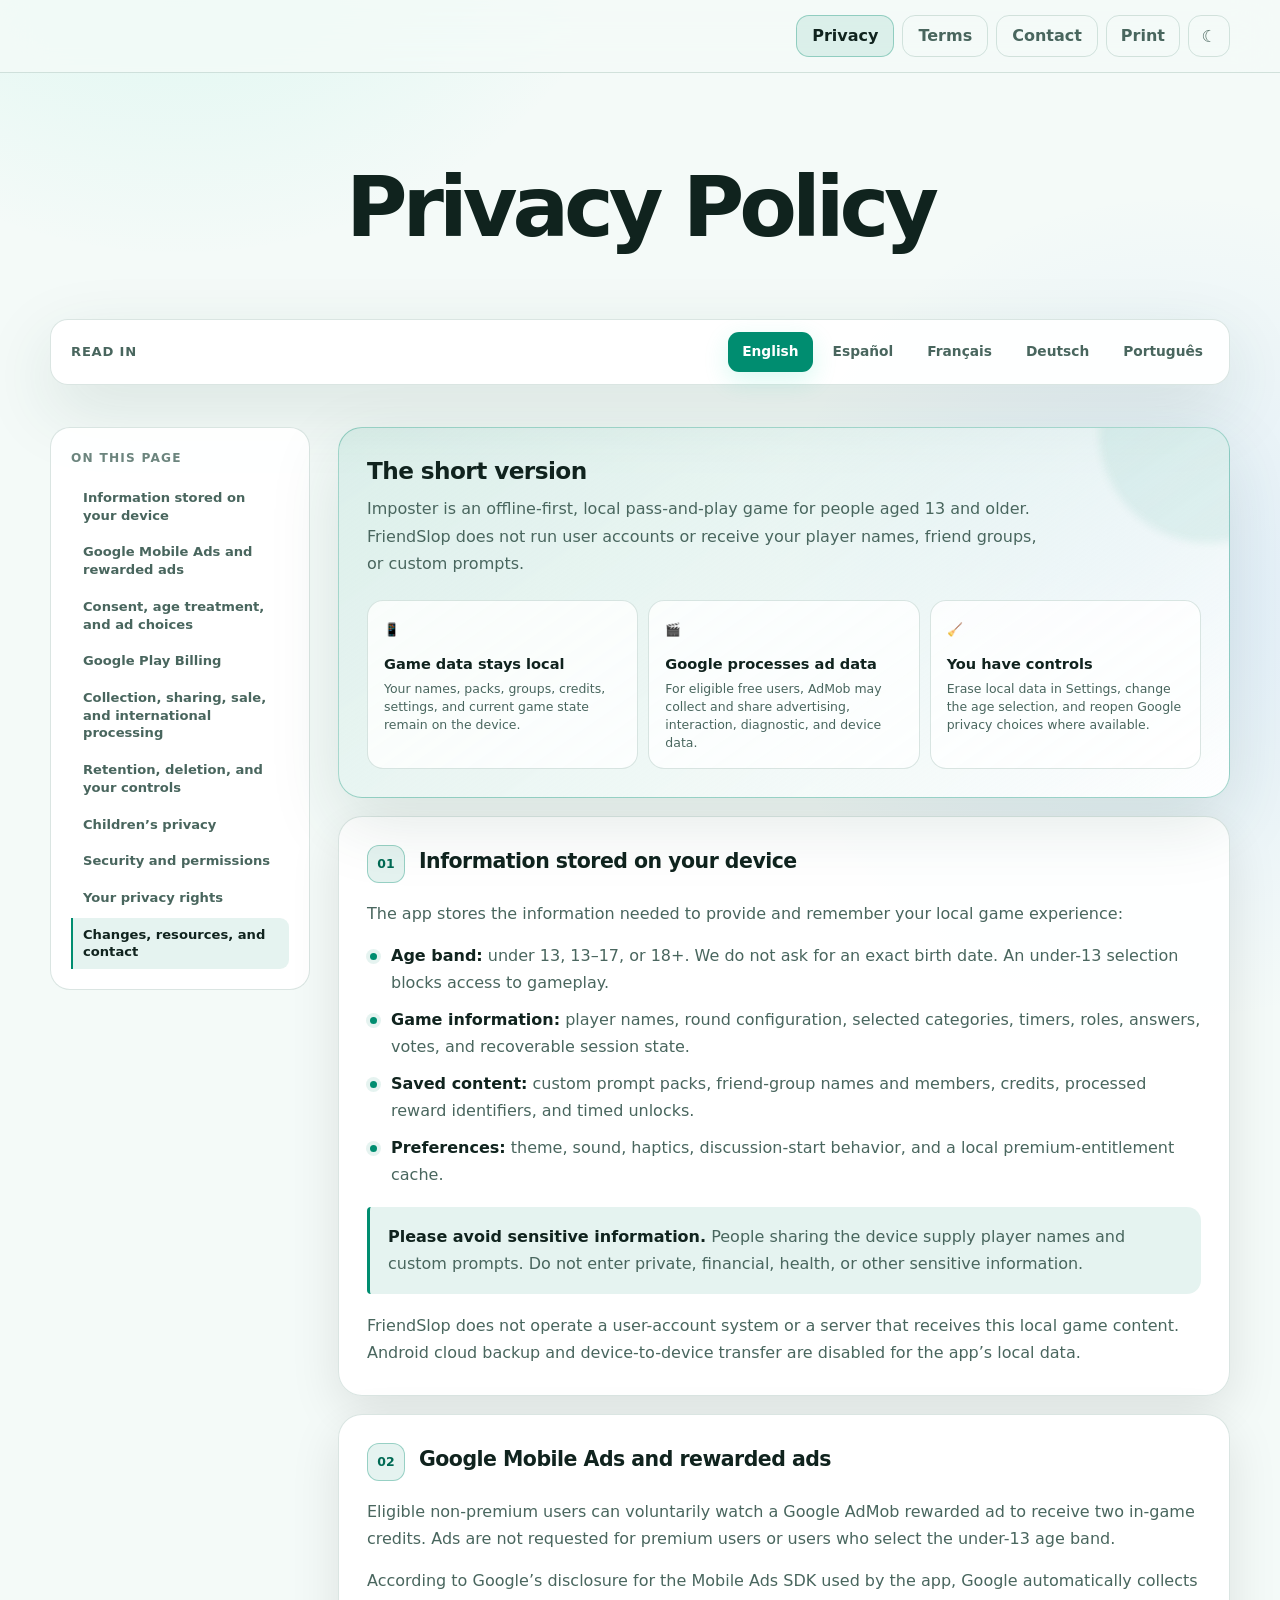
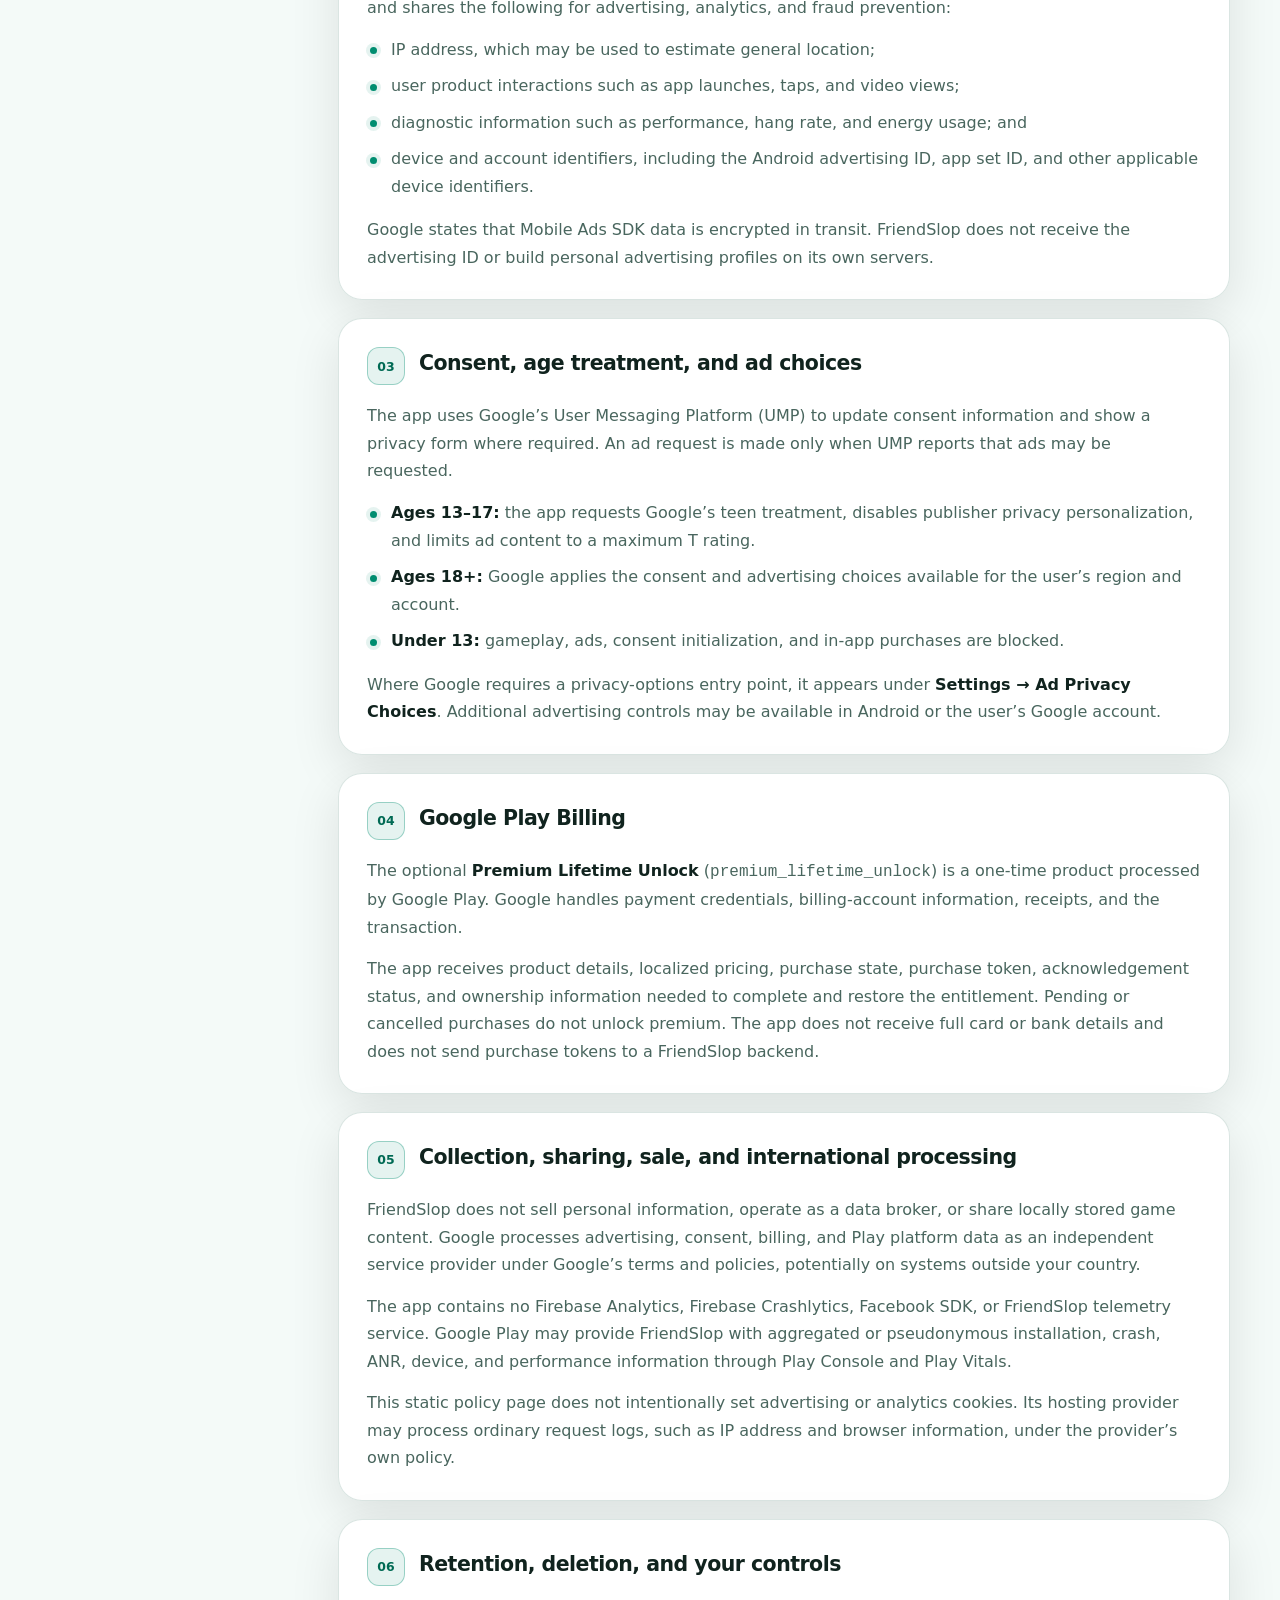
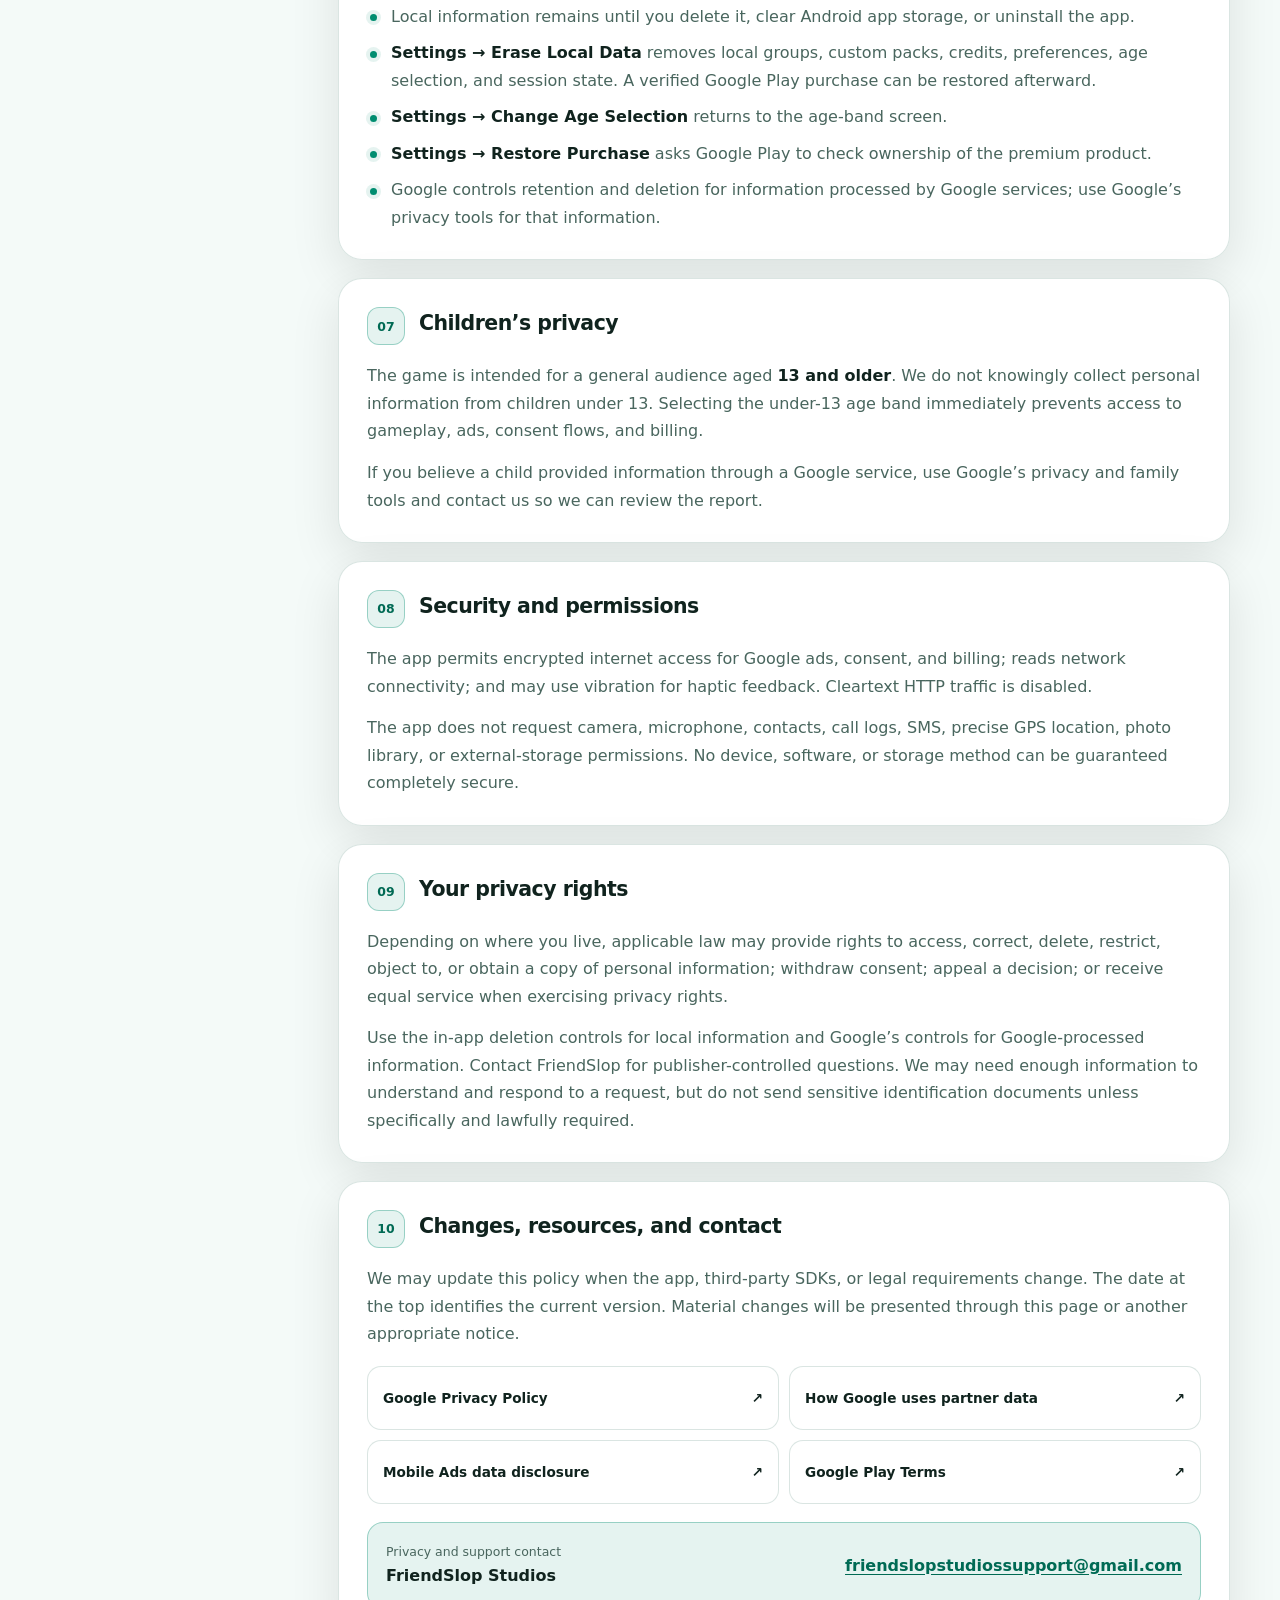
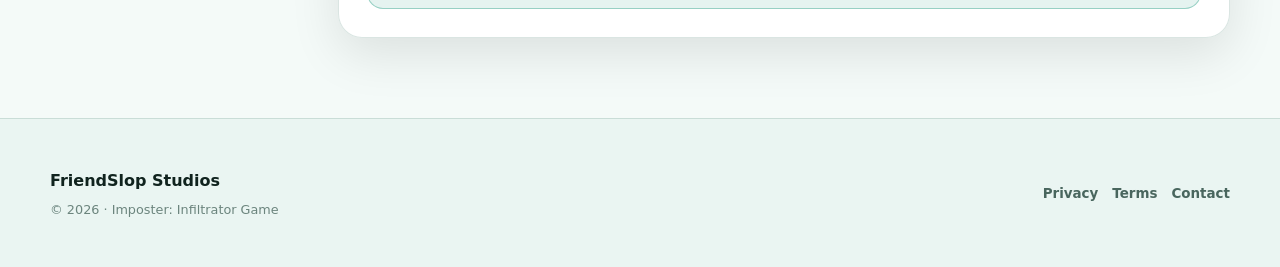
==== commit 2e81c8a1: "Add files via upload" ====
--- a/index.html
+++ b/index.html
@@ -18,6 +18,7 @@
         <nav class="document-switch" data-i18n-aria="legalDocuments" aria-label="Legal documents">
           <a class="document-link active" data-i18n="navPrivacy" href="index.html" aria-current="page">Privacy</a>
           <a class="document-link" data-i18n="navTerms" data-document-link href="terms.html">Terms</a>
+          <a class="document-link" data-i18n="navContact" data-document-link href="contact/">Contact</a>
         </nav>
         <button class="print-button" data-i18n="print" data-print type="button">Print</button>
         <button class="icon-button" data-theme-toggle type="button" aria-label="Use light theme">☀</button>
@@ -278,7 +279,7 @@
   <footer class="site-footer">
     <div class="site-shell footer-inner">
       <div class="footer-copy"><strong>FriendSlop Studios</strong><span>© 2026 · Imposter: Infiltrator Game</span></div>
-      <nav class="footer-links" data-i18n-aria="footerNavigation" aria-label="Footer navigation"><a data-i18n="navPrivacy" href="index.html">Privacy</a><a data-i18n="navTerms" data-document-link href="terms.html">Terms</a><a data-i18n="support" href="mailto:friendslopstudiossupport@gmail.com">Support</a></nav>
+      <nav class="footer-links" data-i18n-aria="footerNavigation" aria-label="Footer navigation"><a data-i18n="navPrivacy" href="index.html">Privacy</a><a data-i18n="navTerms" data-document-link href="terms.html">Terms</a><a data-i18n="navContact" data-document-link href="contact/">Contact</a></nav>
     </div>
   </footer>
   <button class="back-to-top" data-i18n-aria="backToTop" type="button" aria-label="Back to top">↑</button>
--- a/styles.css
+++ b/styles.css
@@ -541,6 +541,94 @@
   font-weight: 800;
 }
 
+.contact-page {
+  max-width: 820px;
+  padding-bottom: 90px;
+}
+
+.contact-hero-card {
+  position: relative;
+  overflow: hidden;
+  padding: clamp(28px, 6vw, 54px);
+  border: 1px solid var(--border-strong);
+  border-radius: var(--radius);
+  background: linear-gradient(145deg, var(--accent-soft), var(--surface));
+  box-shadow: var(--shadow);
+  text-align: center;
+}
+
+.contact-hero-card::after {
+  content: "";
+  position: absolute;
+  z-index: 0;
+  width: 250px;
+  height: 250px;
+  right: -115px;
+  top: -125px;
+  border-radius: 50%;
+  background: var(--accent);
+  opacity: 0.09;
+}
+
+.contact-hero-card > * {
+  position: relative;
+  z-index: 1;
+}
+
+.contact-icon {
+  width: 64px;
+  height: 64px;
+  margin: 0 auto 20px;
+  display: grid;
+  place-items: center;
+  border: 1px solid var(--border-strong);
+  border-radius: 20px;
+  background: var(--accent-soft);
+  color: var(--accent-strong);
+  font-size: 1.65rem;
+}
+
+.contact-hero-card h2 {
+  margin: 0;
+  color: var(--text);
+  font-size: clamp(1.5rem, 4vw, 2rem);
+  line-height: 1.2;
+  letter-spacing: -0.035em;
+}
+
+.contact-hero-card p {
+  max-width: 620px;
+  margin: 14px auto 24px;
+  color: var(--muted);
+}
+
+.contact-email-button {
+  max-width: 100%;
+  min-height: 52px;
+  display: inline-flex;
+  align-items: center;
+  justify-content: center;
+  padding: 12px 20px;
+  border-radius: 15px;
+  background: var(--accent);
+  color: var(--accent-ink);
+  font-weight: 850;
+  line-height: 1.35;
+  overflow-wrap: anywhere;
+  text-decoration: none;
+  transition: 160ms ease;
+}
+
+.contact-email-button:hover {
+  transform: translateY(-2px);
+  color: var(--accent-ink);
+  box-shadow: 0 12px 28px rgba(37, 221, 179, 0.22);
+}
+
+.contact-guidance h2 {
+  padding-top: 0;
+}
+
 .translation-note {
   margin-top: 18px;
   color: var(--subtle);
@@ -698,9 +786,16 @@
   }
 
   .legal-card,
-  .snapshot {
+  .snapshot,
+  .contact-hero-card {
     padding: 21px;
     border-radius: 19px;
+  }
+
+  .contact-email-button {
+    width: 100%;
+    padding-inline: 12px;
+    font-size: 0.84rem;
   }
 
   .link-grid {
@@ -774,8 +869,13 @@
     display: block;
   }
 
+  .contact-page {
+    padding-bottom: 30px;
+  }
+
   .legal-card,
-  .snapshot {
+  .snapshot,
+  .contact-hero-card {
     break-inside: avoid;
     box-shadow: none;
   }
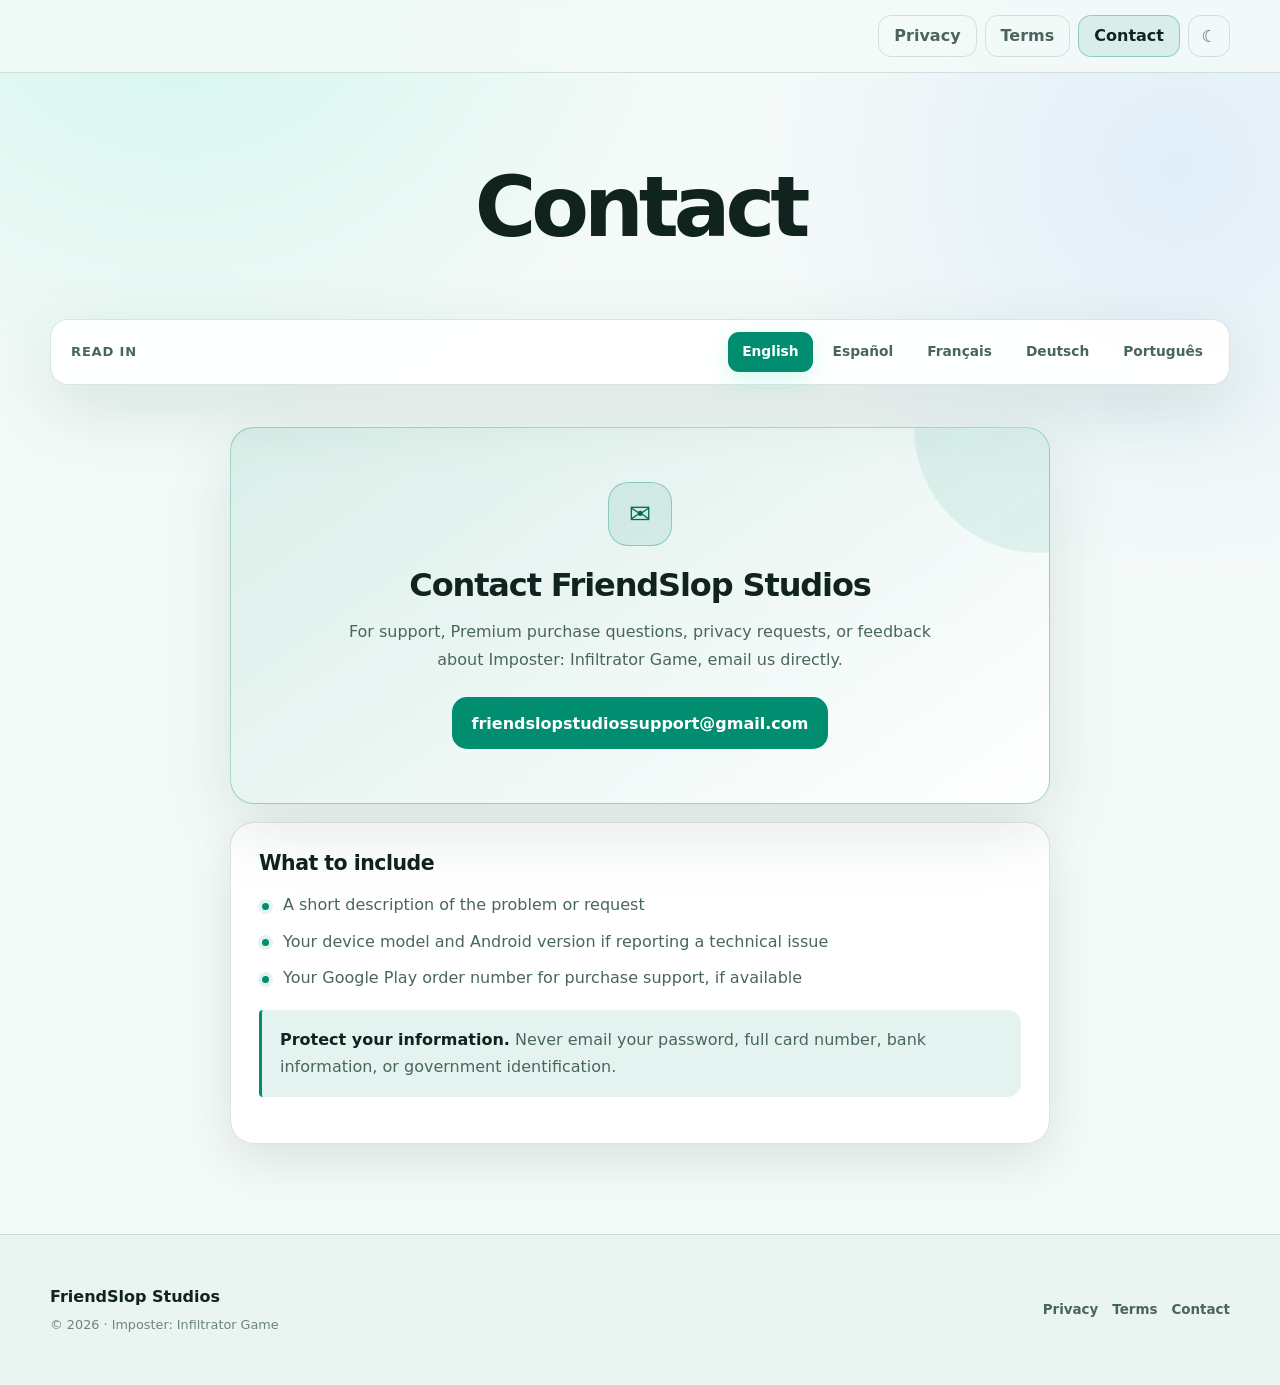
==== commit 50a11e99: "Add files via upload" ====
--- a/index.html
+++ b/index.html
@@ -5,22 +5,21 @@
   <meta name="viewport" content="width=device-width, initial-scale=1">
   <meta name="color-scheme" content="dark light">
   <meta name="theme-color" content="#07110f">
-  <meta name="description" content="Privacy Policy for Imposter: Infiltrator Game by FriendSlop Studios.">
-  <title>Privacy Policy</title>
-  <link rel="icon" href="favicon.svg" type="image/svg+xml">
-  <link rel="stylesheet" href="styles.css">
+  <meta name="description" content="Contact FriendSlop Studios for Imposter: Infiltrator Game support and privacy questions.">
+  <title>Contact</title>
+  <link rel="icon" href="../favicon.svg" type="image/svg+xml">
+  <link rel="stylesheet" href="../styles.css">
 </head>
-<body data-document="privacy">
+<body data-document="contact">
   <div class="progress" aria-hidden="true"></div>
   <header class="site-header">
     <div class="site-shell header-inner">
       <div class="header-actions">
-        <nav class="document-switch" data-i18n-aria="legalDocuments" aria-label="Legal documents">
-          <a class="document-link active" data-i18n="navPrivacy" href="index.html" aria-current="page">Privacy</a>
-          <a class="document-link" data-i18n="navTerms" data-document-link href="terms.html">Terms</a>
-          <a class="document-link" data-i18n="navContact" data-document-link href="contact/">Contact</a>
+        <nav class="document-switch" data-i18n-aria="legalDocuments" aria-label="Site navigation">
+          <a class="document-link" data-i18n="navPrivacy" data-document-link href="../index.html">Privacy</a>
+          <a class="document-link" data-i18n="navTerms" data-document-link href="../terms.html">Terms</a>
+          <a class="document-link active" data-i18n="navContact" href="./" aria-current="page">Contact</a>
         </nav>
-        <button class="print-button" data-i18n="print" data-print type="button">Print</button>
         <button class="icon-button" data-theme-toggle type="button" aria-label="Use light theme">☀</button>
       </div>
     </div>
@@ -28,10 +27,10 @@
 
   <main>
     <section class="hero site-shell">
-      <h1 data-i18n="title">Privacy Policy</h1>
+      <h1 data-i18n="title">Contact</h1>
     </section>
 
-    <section class="site-shell language-panel" data-i18n-aria="chooseLanguage" aria-label="Choose document language">
+    <section class="site-shell language-panel" data-i18n-aria="chooseLanguage" aria-label="Choose page language">
       <span class="language-label" data-i18n="readIn">Read in</span>
       <div class="language-tabs" role="group" data-i18n-aria="languages" aria-label="Languages">
         <button class="lang-button active" data-lang="en" aria-pressed="true" type="button">English</button>
@@ -44,245 +43,85 @@
 
     <noscript><div class="site-shell noscript">JavaScript is disabled, so the English version is shown. Enable JavaScript to switch languages.</div></noscript>
 
-    <div class="site-shell legal-layout">
-      <aside class="toc" data-i18n-aria="onThisPage" aria-label="On this page">
-        <p class="toc-title" data-i18n="onThisPage">On this page</p>
-        <nav data-toc></nav>
-      </aside>
+    <div class="site-shell contact-page">
+      <section class="lang-section" data-language="en" lang="en">
+        <article class="contact-hero-card">
+          <span class="contact-icon" aria-hidden="true">✉</span>
+          <h2>Contact FriendSlop Studios</h2>
+          <p>For support, Premium purchase questions, privacy requests, or feedback about Imposter: Infiltrator Game, email us directly.</p>
+          <a class="contact-email-button" href="mailto:friendslopstudiossupport@gmail.com?subject=Imposter%20support">friendslopstudiossupport@gmail.com</a>
+        </article>
+        <article class="legal-card contact-guidance">
+          <h2>What to include</h2>
+          <ul><li>A short description of the problem or request</li><li>Your device model and Android version if reporting a technical issue</li><li>Your Google Play order number for purchase support, if available</li></ul>
+          <div class="callout"><strong>Protect your information.</strong> Never email your password, full card number, bank information, or government identification.</div>
+        </article>
+      </section>
 
-      <div class="legal-content">
-        <section class="lang-section" data-language="en" lang="en">
-          <div class="snapshot">
-            <h2>The short version</h2>
-            <p>Imposter is an offline-first, local pass-and-play game for people aged 13 and older. FriendSlop does not run user accounts or receive your player names, friend groups, or custom prompts.</p>
-            <div class="snapshot-grid">
-              <div class="snapshot-item"><span class="snapshot-icon">📱</span><strong>Game data stays local</strong><span>Your names, packs, groups, credits, settings, and current game state remain on the device.</span></div>
-              <div class="snapshot-item"><span class="snapshot-icon">🎬</span><strong>Google processes ad data</strong><span>For eligible free users, AdMob may collect and share advertising, interaction, diagnostic, and device data.</span></div>
-              <div class="snapshot-item"><span class="snapshot-icon">🧹</span><strong>You have controls</strong><span>Erase local data in Settings, change the age selection, and reopen Google privacy choices where available.</span></div>
-            </div>
-          </div>
+      <section class="lang-section" data-language="es" lang="es" hidden>
+        <article class="contact-hero-card">
+          <span class="contact-icon" aria-hidden="true">✉</span>
+          <h2>Contacta con FriendSlop Studios</h2>
+          <p>Para soporte, consultas sobre compras Premium, solicitudes de privacidad o comentarios sobre Imposter: Infiltrator Game, escríbenos directamente.</p>
+          <a class="contact-email-button" href="mailto:friendslopstudiossupport@gmail.com?subject=Soporte%20de%20Imposter">friendslopstudiossupport@gmail.com</a>
+        </article>
+        <article class="legal-card contact-guidance">
+          <h2>Qué debes incluir</h2>
+          <ul><li>Una breve descripción del problema o solicitud</li><li>El modelo de tu dispositivo y la versión de Android si informas de un problema técnico</li><li>El número de pedido de Google Play para recibir ayuda con una compra, si está disponible</li></ul>
+          <div class="callout"><strong>Protege tu información.</strong> Nunca envíes por correo tu contraseña, número completo de tarjeta, datos bancarios o documento de identidad.</div>
+        </article>
+      </section>
 
-          <article class="legal-card" id="en-local" data-section>
-            <div class="section-heading"><span class="section-number">01</span><h2>Information stored on your device</h2></div>
-            <p>The app stores the information needed to provide and remember your local game experience:</p>
-            <ul>
-              <li><strong>Age band:</strong> under 13, 13–17, or 18+. We do not ask for an exact birth date. An under-13 selection blocks access to gameplay.</li>
-              <li><strong>Game information:</strong> player names, round configuration, selected categories, timers, roles, answers, votes, and recoverable session state.</li>
-              <li><strong>Saved content:</strong> custom prompt packs, friend-group names and members, credits, processed reward identifiers, and timed unlocks.</li>
-              <li><strong>Preferences:</strong> theme, sound, haptics, discussion-start behavior, and a local premium-entitlement cache.</li>
-            </ul>
-            <div class="callout"><strong>Please avoid sensitive information.</strong> People sharing the device supply player names and custom prompts. Do not enter private, financial, health, or other sensitive information.</div>
-            <p>FriendSlop does not operate a user-account system or a server that receives this local game content. Android cloud backup and device-to-device transfer are disabled for the app’s local data.</p>
-          </article>
+      <section class="lang-section" data-language="fr" lang="fr" hidden>
+        <article class="contact-hero-card">
+          <span class="contact-icon" aria-hidden="true">✉</span>
+          <h2>Contacter FriendSlop Studios</h2>
+          <p>Pour l’assistance, les questions sur un achat Premium, les demandes relatives à la confidentialité ou les commentaires sur Imposter: Infiltrator Game, envoyez-nous un e-mail.</p>
+          <a class="contact-email-button" href="mailto:friendslopstudiossupport@gmail.com?subject=Assistance%20Imposter">friendslopstudiossupport@gmail.com</a>
+        </article>
+        <article class="legal-card contact-guidance">
+          <h2>Informations à inclure</h2>
+          <ul><li>Une brève description du problème ou de la demande</li><li>Le modèle de votre appareil et la version d’Android pour un problème technique</li><li>Votre numéro de commande Google Play pour une demande concernant un achat, si disponible</li></ul>
+          <div class="callout"><strong>Protégez vos informations.</strong> N’envoyez jamais votre mot de passe, numéro de carte complet, coordonnées bancaires ou pièce d’identité.</div>
+        </article>
+      </section>
 
-          <article class="legal-card" id="en-google-ads" data-section>
-            <div class="section-heading"><span class="section-number">02</span><h2>Google Mobile Ads and rewarded ads</h2></div>
-            <p>Eligible non-premium users can voluntarily watch a Google AdMob rewarded ad to receive two in-game credits. Ads are not requested for premium users or users who select the under-13 age band.</p>
-            <p>According to Google’s disclosure for the Mobile Ads SDK used by the app, Google automatically collects and shares the following for advertising, analytics, and fraud prevention:</p>
-            <ul>
-              <li>IP address, which may be used to estimate general location;</li>
-              <li>user product interactions such as app launches, taps, and video views;</li>
-              <li>diagnostic information such as performance, hang rate, and energy usage; and</li>
-              <li>device and account identifiers, including the Android advertising ID, app set ID, and other applicable device identifiers.</li>
-            </ul>
-            <p>Google states that Mobile Ads SDK data is encrypted in transit. FriendSlop does not receive the advertising ID or build personal advertising profiles on its own servers.</p>
-          </article>
+      <section class="lang-section" data-language="de" lang="de" hidden>
+        <article class="contact-hero-card">
+          <span class="contact-icon" aria-hidden="true">✉</span>
+          <h2>FriendSlop Studios kontaktieren</h2>
+          <p>Bei Supportanfragen, Fragen zu Premium-Käufen, Datenschutzanfragen oder Feedback zu Imposter: Infiltrator Game können Sie uns direkt eine E-Mail senden.</p>
+          <a class="contact-email-button" href="mailto:friendslopstudiossupport@gmail.com?subject=Imposter-Support">friendslopstudiossupport@gmail.com</a>
+        </article>
+        <article class="legal-card contact-guidance">
+          <h2>Benötigte Angaben</h2>
+          <ul><li>Eine kurze Beschreibung des Problems oder Anliegens</li><li>Gerätemodell und Android-Version bei technischen Problemen</li><li>Ihre Google-Play-Bestellnummer bei Fragen zu einem Kauf, falls vorhanden</li></ul>
+          <div class="callout"><strong>Schützen Sie Ihre Daten.</strong> Senden Sie niemals Ihr Passwort, vollständige Kartennummern, Bankdaten oder Ausweisdokumente per E-Mail.</div>
+        </article>
+      </section>
 
-          <article class="legal-card" id="en-consent" data-section>
-            <div class="section-heading"><span class="section-number">03</span><h2>Consent, age treatment, and ad choices</h2></div>
-            <p>The app uses Google’s User Messaging Platform (UMP) to update consent information and show a privacy form where required. An ad request is made only when UMP reports that ads may be requested.</p>
-            <ul>
-              <li><strong>Ages 13–17:</strong> the app requests Google’s teen treatment, disables publisher privacy personalization, and limits ad content to a maximum T rating.</li>
-              <li><strong>Ages 18+:</strong> Google applies the consent and advertising choices available for the user’s region and account.</li>
-              <li><strong>Under 13:</strong> gameplay, ads, consent initialization, and in-app purchases are blocked.</li>
-            </ul>
-            <p>Where Google requires a privacy-options entry point, it appears under <strong>Settings → Ad Privacy Choices</strong>. Additional advertising controls may be available in Android or the user’s Google account.</p>
-          </article>
-
-          <article class="legal-card" id="en-billing" data-section>
-            <div class="section-heading"><span class="section-number">04</span><h2>Google Play Billing</h2></div>
-            <p>The optional <strong>Premium Lifetime Unlock</strong> (<code>premium_lifetime_unlock</code>) is a one-time product processed by Google Play. Google handles payment credentials, billing-account information, receipts, and the transaction.</p>
-            <p>The app receives product details, localized pricing, purchase state, purchase token, acknowledgement status, and ownership information needed to complete and restore the entitlement. Pending or cancelled purchases do not unlock premium. The app does not receive full card or bank details and does not send purchase tokens to a FriendSlop backend.</p>
-          </article>
-
-          <article class="legal-card" id="en-sharing" data-section>
-            <div class="section-heading"><span class="section-number">05</span><h2>Collection, sharing, sale, and international processing</h2></div>
-            <p>FriendSlop does not sell personal information, operate as a data broker, or share locally stored game content. Google processes advertising, consent, billing, and Play platform data as an independent service provider under Google’s terms and policies, potentially on systems outside your country.</p>
-            <p>The app contains no Firebase Analytics, Firebase Crashlytics, Facebook SDK, or FriendSlop telemetry service. Google Play may provide FriendSlop with aggregated or pseudonymous installation, crash, ANR, device, and performance information through Play Console and Play Vitals.</p>
-            <p>This static policy page does not intentionally set advertising or analytics cookies. Its hosting provider may process ordinary request logs, such as IP address and browser information, under the provider’s own policy.</p>
-          </article>
-
-          <article class="legal-card" id="en-retention" data-section>
-            <div class="section-heading"><span class="section-number">06</span><h2>Retention, deletion, and your controls</h2></div>
-            <ul>
-              <li>Local information remains until you delete it, clear Android app storage, or uninstall the app.</li>
-              <li><strong>Settings → Erase Local Data</strong> removes local groups, custom packs, credits, preferences, age selection, and session state. A verified Google Play purchase can be restored afterward.</li>
-              <li><strong>Settings → Change Age Selection</strong> returns to the age-band screen.</li>
-              <li><strong>Settings → Restore Purchase</strong> asks Google Play to check ownership of the premium product.</li>
-              <li>Google controls retention and deletion for information processed by Google services; use Google’s privacy tools for that information.</li>
-            </ul>
-          </article>
-
-          <article class="legal-card" id="en-children" data-section>
-            <div class="section-heading"><span class="section-number">07</span><h2>Children’s privacy</h2></div>
-            <p>The game is intended for a general audience aged <strong>13 and older</strong>. We do not knowingly collect personal information from children under 13. Selecting the under-13 age band immediately prevents access to gameplay, ads, consent flows, and billing.</p>
-            <p>If you believe a child provided information through a Google service, use Google’s privacy and family tools and contact us so we can review the report.</p>
-          </article>
-
-          <article class="legal-card" id="en-security" data-section>
-            <div class="section-heading"><span class="section-number">08</span><h2>Security and permissions</h2></div>
-            <p>The app permits encrypted internet access for Google ads, consent, and billing; reads network connectivity; and may use vibration for haptic feedback. Cleartext HTTP traffic is disabled.</p>
-            <p>The app does not request camera, microphone, contacts, call logs, SMS, precise GPS location, photo library, or external-storage permissions. No device, software, or storage method can be guaranteed completely secure.</p>
-          </article>
-
-          <article class="legal-card" id="en-rights" data-section>
-            <div class="section-heading"><span class="section-number">09</span><h2>Your privacy rights</h2></div>
-            <p>Depending on where you live, applicable law may provide rights to access, correct, delete, restrict, object to, or obtain a copy of personal information; withdraw consent; appeal a decision; or receive equal service when exercising privacy rights.</p>
-            <p>Use the in-app deletion controls for local information and Google’s controls for Google-processed information. Contact FriendSlop for publisher-controlled questions. We may need enough information to understand and respond to a request, but do not send sensitive identification documents unless specifically and lawfully required.</p>
-          </article>
-
-          <article class="legal-card" id="en-contact" data-section>
-            <div class="section-heading"><span class="section-number">10</span><h2>Changes, resources, and contact</h2></div>
-            <p>We may update this policy when the app, third-party SDKs, or legal requirements change. The date at the top identifies the current version. Material changes will be presented through this page or another appropriate notice.</p>
-            <div class="link-grid">
-              <a class="resource-link" href="https://policies.google.com/privacy" target="_blank" rel="noopener noreferrer">Google Privacy Policy <span>↗</span></a>
-              <a class="resource-link" href="https://policies.google.com/technologies/partner-sites" target="_blank" rel="noopener noreferrer">How Google uses partner data <span>↗</span></a>
-              <a class="resource-link" href="https://developers.google.com/admob/android/privacy/play-data-disclosure" target="_blank" rel="noopener noreferrer">Mobile Ads data disclosure <span>↗</span></a>
-              <a class="resource-link" href="https://play.google.com/about/play-terms/" target="_blank" rel="noopener noreferrer">Google Play Terms <span>↗</span></a>
-            </div>
-            <div class="contact-card"><div><span>Privacy and support contact</span><strong>FriendSlop Studios</strong></div><a href="mailto:friendslopstudiossupport@gmail.com">friendslopstudiossupport@gmail.com</a></div>
-          </article>
-        </section>
-
-        <section class="lang-section" data-language="es" lang="es" hidden>
-          <div class="snapshot">
-            <h2>Resumen rápido</h2>
-            <p>Imposter es un juego local y sin conexión para compartir el dispositivo, destinado a personas de 13 años o más. FriendSlop no administra cuentas ni recibe nombres de jugadores, grupos o preguntas personalizadas.</p>
-            <div class="snapshot-grid">
-              <div class="snapshot-item"><span class="snapshot-icon">📱</span><strong>Los datos del juego son locales</strong><span>Nombres, paquetes, grupos, créditos, ajustes y partida actual permanecen en el dispositivo.</span></div>
-              <div class="snapshot-item"><span class="snapshot-icon">🎬</span><strong>Google procesa datos publicitarios</strong><span>Para usuarios gratuitos elegibles, AdMob puede recopilar y compartir datos publicitarios, técnicos y de interacción.</span></div>
-              <div class="snapshot-item"><span class="snapshot-icon">🧹</span><strong>Tú tienes el control</strong><span>Borra los datos locales, cambia la selección de edad y revisa las opciones de privacidad de Google.</span></div>
-            </div>
-          </div>
-          <article class="legal-card" id="es-local" data-section>
-            <div class="section-heading"><span class="section-number">01</span><h2>Información almacenada en tu dispositivo</h2></div>
-            <p>La aplicación guarda la información necesaria para ofrecer y recordar la experiencia local:</p>
-            <ul>
-              <li><strong>Franja de edad:</strong> menor de 13, 13–17 o 18+. No solicitamos la fecha exacta de nacimiento. Elegir menor de 13 bloquea el juego.</li>
-              <li><strong>Información del juego:</strong> nombres, configuración de ronda, categorías, temporizadores, roles, respuestas, votos y estado recuperable de la sesión.</li>
-              <li><strong>Contenido guardado:</strong> paquetes personalizados, grupos y miembros, créditos, identificadores de recompensas procesadas y desbloqueos temporales.</li>
-              <li><strong>Preferencias:</strong> tema, sonido, vibración, inicio de la discusión y caché local del derecho Premium.</li>
-            </ul>
-            <div class="callout"><strong>No introduzcas información sensible.</strong> Las personas que comparten el dispositivo proporcionan los nombres y el contenido personalizado. No incluyas datos privados, financieros o de salud.</div>
-            <p>FriendSlop no mantiene cuentas ni un servidor que reciba este contenido. La copia en la nube y la transferencia entre dispositivos de Android están desactivadas para los datos locales de la aplicación.</p>
-          </article>
-          <article class="legal-card" id="es-google-ads" data-section>
-            <div class="section-heading"><span class="section-number">02</span><h2>Google Mobile Ads y anuncios recompensados</h2></div>
-            <p>Los usuarios elegibles sin Premium pueden ver voluntariamente un anuncio recompensado de AdMob para recibir dos créditos. No se solicitan anuncios para usuarios Premium ni para quienes seleccionan menor de 13 años.</p>
-            <p>Según la declaración de Google para el SDK utilizado, Google recopila y comparte automáticamente, con fines de publicidad, análisis y prevención del fraude:</p>
-            <ul><li>dirección IP, que puede estimar una ubicación general;</li><li>interacciones como inicios, toques y visualizaciones de vídeo;</li><li>diagnósticos de rendimiento, bloqueos y consumo de energía; y</li><li>identificadores del dispositivo y la cuenta, incluido el identificador publicitario de Android y el ID del conjunto de aplicaciones.</li></ul>
-            <p>Google indica que estos datos se cifran durante la transmisión. FriendSlop no recibe el identificador publicitario ni crea perfiles publicitarios personales en servidores propios.</p>
-          </article>
-          <article class="legal-card" id="es-consent" data-section>
-            <div class="section-heading"><span class="section-number">03</span><h2>Consentimiento, tratamiento por edad y opciones</h2></div>
-            <p>La aplicación usa la Plataforma de Mensajería para Usuarios (UMP) de Google para actualizar el consentimiento y mostrar un formulario cuando sea necesario. Solo solicita anuncios cuando UMP indica que puede hacerlo.</p>
-            <ul><li><strong>13–17 años:</strong> se solicita el tratamiento para adolescentes, se desactiva la personalización del editor y se limita el contenido publicitario a la clasificación máxima T.</li><li><strong>18+:</strong> Google aplica las opciones disponibles para la región y cuenta.</li><li><strong>Menores de 13:</strong> se bloquean juego, anuncios, consentimiento y compras.</li></ul>
-            <p>Cuando Google lo exige, <strong>Ajustes → Opciones de privacidad de anuncios</strong> permite revisar las elecciones. Android y la cuenta de Google pueden ofrecer controles adicionales.</p>
-          </article>
-          <article class="legal-card" id="es-billing" data-section>
-            <div class="section-heading"><span class="section-number">04</span><h2>Facturación de Google Play</h2></div>
-            <p>El <strong>Desbloqueo Premium de por vida</strong> (<code>premium_lifetime_unlock</code>) es un producto de pago único procesado por Google Play. Google gestiona credenciales de pago, cuenta de facturación, recibos y transacción.</p>
-            <p>La aplicación recibe detalles del producto, precio localizado, estado, token de compra, confirmación y propiedad para completar o restaurar el derecho. Las compras pendientes o canceladas no activan Premium. La aplicación no recibe datos completos de tarjeta o banco ni envía tokens a un servidor de FriendSlop.</p>
-          </article>
-          <article class="legal-card" id="es-sharing" data-section>
-            <div class="section-heading"><span class="section-number">05</span><h2>Recopilación, intercambio, venta y tratamiento internacional</h2></div>
-            <p>FriendSlop no vende información personal, no actúa como corredor de datos ni comparte el contenido local del juego. Google trata datos de publicidad, consentimiento, facturación y plataforma conforme a sus propias condiciones, posiblemente fuera de tu país.</p>
-            <p>La aplicación no contiene Firebase Analytics, Firebase Crashlytics, SDK de Facebook ni telemetría de FriendSlop. Google Play puede proporcionar información agregada o seudónima sobre instalaciones, fallos, ANR, dispositivos y rendimiento mediante Play Console y Play Vitals.</p>
-            <p>Esta página estática no instala intencionadamente cookies publicitarias o analíticas. El proveedor de alojamiento puede procesar registros normales de solicitud conforme a su política.</p>
-          </article>
-          <article class="legal-card" id="es-retention" data-section>
-            <div class="section-heading"><span class="section-number">06</span><h2>Conservación, eliminación y controles</h2></div>
-            <ul><li>La información local permanece hasta que la elimines, borres el almacenamiento de Android o desinstales la aplicación.</li><li><strong>Ajustes → Borrar datos locales</strong> elimina grupos, paquetes, créditos, preferencias, edad y sesión. Una compra verificada puede restaurarse.</li><li><strong>Cambiar selección de edad</strong> vuelve a la pantalla de edad.</li><li><strong>Restaurar compra</strong> solicita a Google Play comprobar Premium.</li><li>Google controla la conservación de sus servicios; usa sus herramientas para esos datos.</li></ul>
-          </article>
-          <article class="legal-card" id="es-children" data-section>
-            <div class="section-heading"><span class="section-number">07</span><h2>Privacidad infantil</h2></div>
-            <p>El juego está destinado a un público general de <strong>13 años o más</strong>. No recopilamos conscientemente información personal de menores de 13 años. Esa selección bloquea inmediatamente juego, anuncios, consentimiento y facturación.</p>
-            <p>Si crees que un menor proporcionó información mediante un servicio de Google, utiliza las herramientas de privacidad y familia de Google y contáctanos.</p>
-          </article>
-          <article class="legal-card" id="es-security" data-section>
-            <div class="section-heading"><span class="section-number">08</span><h2>Seguridad y permisos</h2></div>
-            <p>La aplicación permite Internet cifrado para anuncios, consentimiento y facturación de Google; comprueba la conexión y puede usar vibración. El tráfico HTTP sin cifrar está desactivado.</p>
-            <p>No solicita cámara, micrófono, contactos, llamadas, SMS, ubicación GPS precisa, fotos ni almacenamiento externo. Ningún sistema puede garantizar seguridad absoluta.</p>
-          </article>
-          <article class="legal-card" id="es-rights" data-section>
-            <div class="section-heading"><span class="section-number">09</span><h2>Tus derechos de privacidad</h2></div>
-            <p>Según tu residencia, puedes tener derechos de acceso, corrección, eliminación, limitación, oposición, portabilidad, retirada del consentimiento, apelación o no discriminación.</p>
-            <p>Usa los controles de la aplicación para datos locales y los de Google para datos tratados por Google. Contacta a FriendSlop para asuntos bajo su control. No envíes documentos de identidad sensibles salvo que sean necesarios y se soliciten legalmente.</p>
-          </article>
-          <article class="legal-card" id="es-contact" data-section>
-            <div class="section-heading"><span class="section-number">10</span><h2>Cambios, recursos y contacto</h2></div>
-            <p>Podemos actualizar esta política cuando cambien la aplicación, los SDK o la ley. La fecha superior identifica la versión vigente y los cambios importantes se comunicarán aquí o mediante otro aviso apropiado.</p>
-            <div class="link-grid"><a class="resource-link" href="https://policies.google.com/privacy" target="_blank" rel="noopener noreferrer">Privacidad de Google <span>↗</span></a><a class="resource-link" href="https://policies.google.com/technologies/partner-sites" target="_blank" rel="noopener noreferrer">Uso de datos por Google <span>↗</span></a><a class="resource-link" href="https://developers.google.com/admob/android/privacy/play-data-disclosure" target="_blank" rel="noopener noreferrer">Datos de Mobile Ads <span>↗</span></a><a class="resource-link" href="https://play.google.com/about/play-terms/" target="_blank" rel="noopener noreferrer">Condiciones de Google Play <span>↗</span></a></div>
-            <div class="contact-card"><div><span>Contacto de privacidad y soporte</span><strong>FriendSlop Studios</strong></div><a href="mailto:friendslopstudiossupport@gmail.com">friendslopstudiossupport@gmail.com</a></div>
-          </article>
-        </section>
-
-        <section class="lang-section" data-language="fr" lang="fr" hidden>
-          <div class="snapshot">
-            <h2>En bref</h2>
-            <p>Imposter est un jeu local, hors ligne et partagé sur un même appareil, destiné aux personnes de 13 ans et plus. FriendSlop ne gère aucun compte et ne reçoit ni noms de joueurs, ni groupes, ni contenus personnalisés.</p>
-            <div class="snapshot-grid"><div class="snapshot-item"><span class="snapshot-icon">📱</span><strong>Les données de jeu restent locales</strong><span>Noms, packs, groupes, crédits, réglages et partie en cours restent sur l’appareil.</span></div><div class="snapshot-item"><span class="snapshot-icon">🎬</span><strong>Google traite les données publicitaires</strong><span>Pour les utilisateurs gratuits éligibles, AdMob peut collecter et partager des données publicitaires, techniques et d’interaction.</span></div><div class="snapshot-item"><span class="snapshot-icon">🧹</span><strong>Vous gardez le contrôle</strong><span>Effacez les données locales, changez l’âge sélectionné et consultez les choix Google.</span></div></div>
-          </div>
-          <article class="legal-card" id="fr-local" data-section><div class="section-heading"><span class="section-number">01</span><h2>Informations stockées sur votre appareil</h2></div><p>L’application conserve les informations nécessaires à l’expérience locale :</p><ul><li><strong>Tranche d’âge :</strong> moins de 13 ans, 13–17 ans ou 18+. Aucune date de naissance exacte n’est demandée. Le choix « moins de 13 ans » bloque le jeu.</li><li><strong>Données de jeu :</strong> noms, paramètres de manche, catégories, minuteries, rôles, réponses, votes et état de session récupérable.</li><li><strong>Contenu enregistré :</strong> packs personnalisés, groupes et membres, crédits, identifiants de récompense traités et déverrouillages temporaires.</li><li><strong>Préférences :</strong> thème, son, vibrations, lancement de la discussion et cache local du droit Premium.</li></ul><div class="callout"><strong>N’inscrivez aucune information sensible.</strong> Les participants saisissent les noms et contenus personnalisés. Évitez les données privées, financières ou de santé.</div><p>FriendSlop ne gère ni comptes ni serveur recevant ce contenu. La sauvegarde cloud et le transfert Android sont désactivés pour les données locales.</p></article>
-          <article class="legal-card" id="fr-google-ads" data-section><div class="section-heading"><span class="section-number">02</span><h2>Google Mobile Ads et publicités récompensées</h2></div><p>Les utilisateurs éligibles sans Premium peuvent choisir de regarder une publicité AdMob pour recevoir deux crédits. Aucune publicité n’est demandée pour les utilisateurs Premium ou ayant choisi moins de 13 ans.</p><p>Selon la déclaration de Google pour le SDK utilisé, Google collecte et partage automatiquement, pour la publicité, l’analyse et la prévention de la fraude :</p><ul><li>l’adresse IP, pouvant estimer une zone géographique générale ;</li><li>les interactions, dont lancements, appuis et vues vidéo ;</li><li>les diagnostics de performance, blocages et consommation d’énergie ;</li><li>les identifiants d’appareil et de compte, dont l’identifiant publicitaire Android et l’App Set ID.</li></ul><p>Google indique que ces données sont chiffrées en transit. FriendSlop ne reçoit pas l’identifiant publicitaire et ne crée pas de profils publicitaires sur ses propres serveurs.</p></article>
-          <article class="legal-card" id="fr-consent" data-section><div class="section-heading"><span class="section-number">03</span><h2>Consentement, âge et choix publicitaires</h2></div><p>L’application utilise la User Messaging Platform (UMP) de Google pour actualiser le consentement et afficher un formulaire lorsque nécessaire. Une publicité n’est demandée que si UMP l’autorise.</p><ul><li><strong>13–17 ans :</strong> traitement adolescent demandé, personnalisation de l’éditeur désactivée et contenu limité au classement maximal T.</li><li><strong>18+ :</strong> Google applique les choix disponibles pour la région et le compte.</li><li><strong>Moins de 13 ans :</strong> jeu, publicités, consentement et achats sont bloqués.</li></ul><p>Lorsque Google l’exige, <strong>Paramètres → Choix de confidentialité publicitaire</strong> permet de revoir les choix. Android et le compte Google peuvent proposer d’autres contrôles.</p></article>
-          <article class="legal-card" id="fr-billing" data-section><div class="section-heading"><span class="section-number">04</span><h2>Facturation Google Play</h2></div><p>Le <strong>Déblocage Premium à vie</strong> (<code>premium_lifetime_unlock</code>) est un achat unique traité par Google Play. Google gère les moyens de paiement, le compte de facturation, les reçus et la transaction.</p><p>L’application reçoit les détails du produit, le prix localisé, l’état, le jeton d’achat, l’accusé de traitement et la propriété nécessaires à l’activation ou la restauration. Un achat en attente ou annulé n’active pas Premium. L’application ne reçoit pas les données bancaires complètes et n’envoie aucun jeton à un serveur FriendSlop.</p></article>
-          <article class="legal-card" id="fr-sharing" data-section><div class="section-heading"><span class="section-number">05</span><h2>Collecte, partage, vente et traitement international</h2></div><p>FriendSlop ne vend pas d’informations personnelles, n’est pas courtier en données et ne partage pas le contenu local. Google traite les données de publicité, consentement, facturation et plateforme selon ses propres conditions, éventuellement hors de votre pays.</p><p>L’application n’intègre ni Firebase Analytics, ni Firebase Crashlytics, ni SDK Facebook, ni télémétrie FriendSlop. Google Play peut fournir des données agrégées ou pseudonymes d’installation, de plantage, d’ANR, d’appareil et de performance via Play Console et Play Vitals.</p><p>Cette page statique ne place volontairement aucun cookie publicitaire ou analytique. L’hébergeur peut traiter des journaux de requêtes ordinaires selon sa politique.</p></article>
-          <article class="legal-card" id="fr-retention" data-section><div class="section-heading"><span class="section-number">06</span><h2>Conservation, suppression et contrôles</h2></div><ul><li>Les informations locales restent jusqu’à leur suppression, l’effacement du stockage Android ou la désinstallation.</li><li><strong>Paramètres → Effacer les données locales</strong> supprime groupes, packs, crédits, préférences, âge et session. Un achat Google Play vérifié peut être restauré.</li><li><strong>Changer l’âge sélectionné</strong> rouvre l’écran d’âge.</li><li><strong>Restaurer l’achat</strong> demande à Google Play de vérifier Premium.</li><li>Google contrôle la conservation de ses services ; utilisez ses outils pour ces données.</li></ul></article>
-          <article class="legal-card" id="fr-children" data-section><div class="section-heading"><span class="section-number">07</span><h2>Vie privée des enfants</h2></div><p>Le jeu s’adresse à un public général de <strong>13 ans et plus</strong>. Nous ne collectons pas sciemment les informations personnelles d’enfants de moins de 13 ans. Ce choix bloque immédiatement jeu, publicités, consentement et facturation.</p><p>Si vous pensez qu’un enfant a transmis des informations via un service Google, utilisez les outils Google de confidentialité et de famille et contactez-nous.</p></article>
-          <article class="legal-card" id="fr-security" data-section><div class="section-heading"><span class="section-number">08</span><h2>Sécurité et autorisations</h2></div><p>L’application autorise l’accès Internet chiffré pour les publicités, le consentement et la facturation Google, vérifie la connexion réseau et peut vibrer. Le trafic HTTP non chiffré est désactivé.</p><p>Elle ne demande aucun accès à la caméra, au microphone, aux contacts, aux appels, aux SMS, à la position GPS précise, aux photos ou au stockage externe. Aucun système ne peut garantir une sécurité absolue.</p></article>
-          <article class="legal-card" id="fr-rights" data-section><div class="section-heading"><span class="section-number">09</span><h2>Vos droits</h2></div><p>Selon votre lieu de résidence, vous pouvez disposer de droits d’accès, rectification, suppression, limitation, opposition, portabilité, retrait du consentement, recours ou non-discrimination.</p><p>Utilisez les contrôles de l’application pour les données locales et ceux de Google pour les données Google. Contactez FriendSlop pour les sujets sous son contrôle. N’envoyez aucun document d’identité sensible sauf demande légale et nécessaire.</p></article>
-          <article class="legal-card" id="fr-contact" data-section><div class="section-heading"><span class="section-number">10</span><h2>Modifications, ressources et contact</h2></div><p>Nous pouvons mettre à jour cette politique si l’application, les SDK ou la loi changent. La date en haut indique la version actuelle. Les changements importants seront signalés ici ou par un autre avis approprié.</p><div class="link-grid"><a class="resource-link" href="https://policies.google.com/privacy" target="_blank" rel="noopener noreferrer">Confidentialité Google <span>↗</span></a><a class="resource-link" href="https://policies.google.com/technologies/partner-sites" target="_blank" rel="noopener noreferrer">Utilisation des données par Google <span>↗</span></a><a class="resource-link" href="https://developers.google.com/admob/android/privacy/play-data-disclosure" target="_blank" rel="noopener noreferrer">Données Mobile Ads <span>↗</span></a><a class="resource-link" href="https://play.google.com/about/play-terms/" target="_blank" rel="noopener noreferrer">Conditions Google Play <span>↗</span></a></div><div class="contact-card"><div><span>Contact confidentialité et assistance</span><strong>FriendSlop Studios</strong></div><a href="mailto:friendslopstudiossupport@gmail.com">friendslopstudiossupport@gmail.com</a></div></article>
-        </section>
-
-        <section class="lang-section" data-language="de" lang="de" hidden>
-          <div class="snapshot"><h2>Kurzfassung</h2><p>Imposter ist ein lokales Offline-Spiel zum Weiterreichen des Geräts für Personen ab 13 Jahren. FriendSlop betreibt keine Konten und erhält keine Spielernamen, Gruppen oder eigenen Inhalte.</p><div class="snapshot-grid"><div class="snapshot-item"><span class="snapshot-icon">📱</span><strong>Spieldaten bleiben lokal</strong><span>Namen, Pakete, Gruppen, Credits, Einstellungen und Spielstand bleiben auf dem Gerät.</span></div><div class="snapshot-item"><span class="snapshot-icon">🎬</span><strong>Google verarbeitet Werbedaten</strong><span>Bei berechtigten kostenlosen Nutzern kann AdMob Werbe-, Interaktions-, Diagnose- und Gerätedaten erfassen und teilen.</span></div><div class="snapshot-item"><span class="snapshot-icon">🧹</span><strong>Sie behalten die Kontrolle</strong><span>Löschen Sie lokale Daten, ändern Sie die Altersauswahl und prüfen Sie Google-Datenschutzoptionen.</span></div></div></div>
-          <article class="legal-card" id="de-local" data-section><div class="section-heading"><span class="section-number">01</span><h2>Auf Ihrem Gerät gespeicherte Informationen</h2></div><p>Die App speichert die für das lokale Spielerlebnis nötigen Informationen:</p><ul><li><strong>Altersgruppe:</strong> unter 13, 13–17 oder 18+. Ein genaues Geburtsdatum wird nicht abgefragt. Unter 13 blockiert den Spielzugang.</li><li><strong>Spieldaten:</strong> Namen, Rundeneinstellungen, Kategorien, Timer, Rollen, Antworten, Abstimmungen und wiederherstellbarer Sitzungsstand.</li><li><strong>Gespeicherte Inhalte:</strong> eigene Prompt-Pakete, Gruppen und Mitglieder, Credits, verarbeitete Belohnungskennungen und zeitlich begrenzte Freischaltungen.</li><li><strong>Einstellungen:</strong> Design, Ton, Haptik, Diskussionsstart und lokaler Premium-Berechtigungsstatus.</li></ul><div class="callout"><strong>Keine sensiblen Daten eingeben.</strong> Teilnehmende geben Namen und eigene Inhalte ein. Vermeiden Sie private, finanzielle oder gesundheitliche Angaben.</div><p>FriendSlop betreibt weder Konten noch einen Server, der diese Inhalte empfängt. Android-Cloud-Backup und Geräteübertragung sind für lokale App-Daten deaktiviert.</p></article>
-          <article class="legal-card" id="de-google-ads" data-section><div class="section-heading"><span class="section-number">02</span><h2>Google Mobile Ads und Werbeprämien</h2></div><p>Berechtigte Nutzer ohne Premium können freiwillig eine AdMob-Werbung ansehen und zwei Credits erhalten. Für Premium- oder Unter-13-Nutzer werden keine Anzeigen angefordert.</p><p>Laut Googles Offenlegung für das verwendete SDK erfasst und teilt Google für Werbung, Analyse und Betrugsprävention automatisch:</p><ul><li>IP-Adresse zur möglichen Schätzung des allgemeinen Standorts;</li><li>Interaktionen wie App-Starts, Tippen und Videoaufrufe;</li><li>Diagnosedaten zu Leistung, Hängern und Energieverbrauch; und</li><li>Geräte- und Kontokennungen einschließlich Android-Werbe-ID und App-Set-ID.</li></ul><p>Google gibt an, diese Daten bei der Übertragung zu verschlüsseln. FriendSlop erhält die Werbe-ID nicht und erstellt keine eigenen personenbezogenen Werbeprofile.</p></article>
-          <article class="legal-card" id="de-consent" data-section><div class="section-heading"><span class="section-number">03</span><h2>Einwilligung, Altersbehandlung und Werbeoptionen</h2></div><p>Die App nutzt Googles User Messaging Platform (UMP), um Einwilligungsinformationen zu aktualisieren und erforderliche Formulare anzuzeigen. Anzeigen werden nur angefordert, wenn UMP dies erlaubt.</p><ul><li><strong>13–17:</strong> Teenager-Behandlung wird angefordert, Publisher-Personalisierung deaktiviert und Anzeigeninhalt auf maximal T begrenzt.</li><li><strong>18+:</strong> Google wendet die für Region und Konto verfügbaren Optionen an.</li><li><strong>Unter 13:</strong> Spiel, Werbung, Einwilligungsablauf und Käufe sind gesperrt.</li></ul><p>Wenn erforderlich, können Entscheidungen unter <strong>Einstellungen → Datenschutzoptionen für Werbung</strong> überprüft werden. Android und Google-Konto können weitere Kontrollen bieten.</p></article>
-          <article class="legal-card" id="de-billing" data-section><div class="section-heading"><span class="section-number">04</span><h2>Google Play-Abrechnung</h2></div><p>Die optionale <strong>lebenslange Premium-Freischaltung</strong> (<code>premium_lifetime_unlock</code>) ist ein einmaliges Produkt, das Google Play verarbeitet. Google verwaltet Zahlungsdaten, Abrechnungskonto, Belege und Transaktion.</p><p>Die App erhält Produktdetails, lokalen Preis, Kaufstatus, Kauf-Token, Bestätigungsstatus und Eigentumsinformation für Aktivierung oder Wiederherstellung. Ausstehende oder stornierte Käufe schalten Premium nicht frei. Vollständige Karten- oder Bankdaten werden nicht empfangen; Kauf-Tokens werden nicht an einen FriendSlop-Server gesendet.</p></article>
-          <article class="legal-card" id="de-sharing" data-section><div class="section-heading"><span class="section-number">05</span><h2>Erhebung, Weitergabe, Verkauf und internationale Verarbeitung</h2></div><p>FriendSlop verkauft keine personenbezogenen Daten, ist kein Datenhändler und teilt lokale Spielinhalte nicht. Google verarbeitet Werbe-, Einwilligungs-, Abrechnungs- und Plattformdaten nach eigenen Bedingungen, möglicherweise außerhalb Ihres Landes.</p><p>Die App enthält weder Firebase Analytics, Firebase Crashlytics, Facebook SDK noch FriendSlop-Telemetrie. Google Play kann aggregierte oder pseudonyme Installations-, Absturz-, ANR-, Geräte- und Leistungsdaten über Play Console und Play Vitals bereitstellen.</p><p>Diese statische Seite setzt bewusst keine Werbe- oder Analyse-Cookies. Der Hosting-Anbieter kann übliche Anfrageprotokolle nach seiner Richtlinie verarbeiten.</p></article>
-          <article class="legal-card" id="de-retention" data-section><div class="section-heading"><span class="section-number">06</span><h2>Speicherung, Löschung und Kontrollen</h2></div><ul><li>Lokale Informationen bleiben bis zur Löschung, zum Leeren des Android-App-Speichers oder zur Deinstallation.</li><li><strong>Einstellungen → Lokale Daten löschen</strong> entfernt Gruppen, Pakete, Credits, Einstellungen, Altersauswahl und Sitzung. Ein bestätigter Google-Play-Kauf kann wiederhergestellt werden.</li><li><strong>Altersauswahl ändern</strong> öffnet die Altersseite erneut.</li><li><strong>Kauf wiederherstellen</strong> lässt Google Play Premium prüfen.</li><li>Google bestimmt die Aufbewahrung seiner Servicedaten; nutzen Sie dafür Googles Datenschutztools.</li></ul></article>
-          <article class="legal-card" id="de-children" data-section><div class="section-heading"><span class="section-number">07</span><h2>Datenschutz von Kindern</h2></div><p>Das Spiel richtet sich an ein allgemeines Publikum ab <strong>13 Jahren</strong>. Wir erheben wissentlich keine personenbezogenen Daten von Kindern unter 13. Diese Auswahl sperrt sofort Spiel, Werbung, Einwilligungsablauf und Abrechnung.</p><p>Wenn ein Kind über einen Google-Dienst Daten übermittelt haben könnte, nutzen Sie Googles Datenschutz- und Familientools und kontaktieren Sie uns.</p></article>
-          <article class="legal-card" id="de-security" data-section><div class="section-heading"><span class="section-number">08</span><h2>Sicherheit und Berechtigungen</h2></div><p>Die App erlaubt verschlüsselten Internetzugang für Google-Werbung, Einwilligung und Abrechnung, prüft die Netzwerkverbindung und kann vibrieren. Unverschlüsseltes HTTP ist deaktiviert.</p><p>Sie fordert keinen Zugriff auf Kamera, Mikrofon, Kontakte, Anruflisten, SMS, genauen GPS-Standort, Fotos oder externen Speicher an. Vollständige Sicherheit kann kein System garantieren.</p></article>
-          <article class="legal-card" id="de-rights" data-section><div class="section-heading"><span class="section-number">09</span><h2>Ihre Datenschutzrechte</h2></div><p>Je nach Wohnort können Rechte auf Auskunft, Berichtigung, Löschung, Einschränkung, Widerspruch, Datenübertragbarkeit, Widerruf, Beschwerde oder Gleichbehandlung bestehen.</p><p>Nutzen Sie App-Kontrollen für lokale Daten und Google-Kontrollen für Google-Daten. Kontaktieren Sie FriendSlop zu dessen Verantwortungsbereich. Senden Sie keine sensiblen Ausweisdokumente, außer sie werden rechtmäßig und notwendig angefordert.</p></article>
-          <article class="legal-card" id="de-contact" data-section><div class="section-heading"><span class="section-number">10</span><h2>Änderungen, Ressourcen und Kontakt</h2></div><p>Wir können diese Richtlinie aktualisieren, wenn sich App, SDKs oder Rechtslage ändern. Das Datum oben bezeichnet die aktuelle Fassung. Wesentliche Änderungen werden hier oder durch einen anderen geeigneten Hinweis bekannt gegeben.</p><div class="link-grid"><a class="resource-link" href="https://policies.google.com/privacy" target="_blank" rel="noopener noreferrer">Google-Datenschutz <span>↗</span></a><a class="resource-link" href="https://policies.google.com/technologies/partner-sites" target="_blank" rel="noopener noreferrer">Googles Datennutzung <span>↗</span></a><a class="resource-link" href="https://developers.google.com/admob/android/privacy/play-data-disclosure" target="_blank" rel="noopener noreferrer">Mobile-Ads-Daten <span>↗</span></a><a class="resource-link" href="https://play.google.com/about/play-terms/" target="_blank" rel="noopener noreferrer">Google Play-Bedingungen <span>↗</span></a></div><div class="contact-card"><div><span>Datenschutz und Support</span><strong>FriendSlop Studios</strong></div><a href="mailto:friendslopstudiossupport@gmail.com">friendslopstudiossupport@gmail.com</a></div></article>
-        </section>
-
-        <section class="lang-section" data-language="pt-br" lang="pt-BR" hidden>
-          <div class="snapshot"><h2>Resumo rápido</h2><p>Imposter é um jogo local, offline e de passar o aparelho, destinado a pessoas com 13 anos ou mais. A FriendSlop não mantém contas nem recebe nomes, grupos ou conteúdo personalizado.</p><div class="snapshot-grid"><div class="snapshot-item"><span class="snapshot-icon">📱</span><strong>Os dados do jogo ficam no aparelho</strong><span>Nomes, pacotes, grupos, créditos, preferências e partida atual permanecem localmente.</span></div><div class="snapshot-item"><span class="snapshot-icon">🎬</span><strong>O Google processa dados de anúncios</strong><span>Para usuários gratuitos qualificados, o AdMob pode coletar e compartilhar dados de publicidade, interação, diagnóstico e dispositivo.</span></div><div class="snapshot-item"><span class="snapshot-icon">🧹</span><strong>Você tem controles</strong><span>Apague dados locais, altere a faixa etária e reveja escolhas de privacidade do Google.</span></div></div></div>
-          <article class="legal-card" id="pt-local" data-section><div class="section-heading"><span class="section-number">01</span><h2>Informações armazenadas no seu aparelho</h2></div><p>O aplicativo guarda as informações necessárias para a experiência local:</p><ul><li><strong>Faixa etária:</strong> menor de 13, 13–17 ou 18+. Não pedimos a data exata de nascimento. Selecionar menor de 13 bloqueia o jogo.</li><li><strong>Dados do jogo:</strong> nomes, configuração da rodada, categorias, cronômetros, papéis, respostas, votos e estado recuperável da sessão.</li><li><strong>Conteúdo salvo:</strong> pacotes personalizados, grupos e membros, créditos, identificadores de recompensa processados e desbloqueios temporários.</li><li><strong>Preferências:</strong> tema, som, resposta tátil, início da discussão e cache local do direito Premium.</li></ul><div class="callout"><strong>Não insira informações sensíveis.</strong> As pessoas que compartilham o aparelho fornecem nomes e conteúdo personalizado. Evite dados privados, financeiros ou de saúde.</div><p>A FriendSlop não mantém contas nem servidor que receba esse conteúdo. O backup em nuvem e a transferência entre aparelhos Android estão desativados para os dados locais.</p></article>
-          <article class="legal-card" id="pt-google-ads" data-section><div class="section-heading"><span class="section-number">02</span><h2>Google Mobile Ads e anúncios premiados</h2></div><p>Usuários qualificados sem Premium podem escolher assistir a um anúncio premiado do AdMob para receber dois créditos. Nenhum anúncio é solicitado para usuários Premium ou menores de 13 anos.</p><p>Segundo a divulgação do Google para o SDK usado, o Google coleta e compartilha automaticamente, para publicidade, análise e prevenção de fraude:</p><ul><li>endereço IP, que pode estimar localização geral;</li><li>interações como abertura do app, toques e visualizações de vídeo;</li><li>diagnósticos de desempenho, travamentos e uso de energia; e</li><li>identificadores do aparelho e da conta, incluindo ID de publicidade Android e App Set ID.</li></ul><p>O Google informa que esses dados são criptografados em trânsito. A FriendSlop não recebe o ID de publicidade nem cria perfis publicitários em servidores próprios.</p></article>
-          <article class="legal-card" id="pt-consent" data-section><div class="section-heading"><span class="section-number">03</span><h2>Consentimento, tratamento por idade e escolhas</h2></div><p>O aplicativo usa a User Messaging Platform (UMP) do Google para atualizar o consentimento e mostrar um formulário quando necessário. Um anúncio só é solicitado quando a UMP informa que isso é permitido.</p><ul><li><strong>13–17 anos:</strong> é solicitado tratamento para adolescentes, a personalização do editor é desativada e o conteúdo é limitado à classificação máxima T.</li><li><strong>18+:</strong> o Google aplica as opções disponíveis para a região e conta.</li><li><strong>Menores de 13:</strong> jogo, anúncios, consentimento e compras são bloqueados.</li></ul><p>Quando exigido, <strong>Configurações → Escolhas de privacidade de anúncios</strong> permite rever opções. Android e Conta do Google podem oferecer controles adicionais.</p></article>
-          <article class="legal-card" id="pt-billing" data-section><div class="section-heading"><span class="section-number">04</span><h2>Faturamento do Google Play</h2></div><p>O <strong>Desbloqueio Premium vitalício</strong> (<code>premium_lifetime_unlock</code>) é um produto de compra única processado pelo Google Play. O Google gerencia dados de pagamento, conta de faturamento, recibos e transação.</p><p>O aplicativo recebe detalhes do produto, preço localizado, estado, token da compra, confirmação e propriedade para ativar ou restaurar o direito. Compras pendentes ou canceladas não ativam o Premium. O app não recebe dados completos de cartão ou banco nem envia tokens a um servidor da FriendSlop.</p></article>
-          <article class="legal-card" id="pt-sharing" data-section><div class="section-heading"><span class="section-number">05</span><h2>Coleta, compartilhamento, venda e processamento internacional</h2></div><p>A FriendSlop não vende informações pessoais, não atua como corretora de dados e não compartilha o conteúdo local. O Google processa dados de publicidade, consentimento, faturamento e plataforma conforme seus termos, possivelmente fora do seu país.</p><p>O aplicativo não contém Firebase Analytics, Firebase Crashlytics, SDK do Facebook ou telemetria da FriendSlop. O Google Play pode fornecer dados agregados ou pseudônimos de instalação, falhas, ANR, aparelho e desempenho pelo Play Console e Play Vitals.</p><p>Esta página estática não define intencionalmente cookies de publicidade ou análise. O provedor de hospedagem pode processar registros comuns de requisição conforme sua política.</p></article>
-          <article class="legal-card" id="pt-retention" data-section><div class="section-heading"><span class="section-number">06</span><h2>Retenção, exclusão e controles</h2></div><ul><li>As informações locais permanecem até serem apagadas, o armazenamento Android ser limpo ou o app ser desinstalado.</li><li><strong>Configurações → Apagar dados locais</strong> remove grupos, pacotes, créditos, preferências, idade e sessão. Uma compra verificada pode ser restaurada.</li><li><strong>Alterar seleção de idade</strong> retorna à tela de idade.</li><li><strong>Restaurar compra</strong> pede ao Google Play para verificar o Premium.</li><li>O Google controla a retenção dos seus serviços; use as ferramentas do Google para esses dados.</li></ul></article>
-          <article class="legal-card" id="pt-children" data-section><div class="section-heading"><span class="section-number">07</span><h2>Privacidade infantil</h2></div><p>O jogo é destinado ao público geral de <strong>13 anos ou mais</strong>. Não coletamos conscientemente informações pessoais de menores de 13. Essa seleção bloqueia imediatamente jogo, anúncios, consentimento e faturamento.</p><p>Se você acredita que uma criança forneceu informações por um serviço do Google, use as ferramentas de privacidade e família do Google e entre em contato conosco.</p></article>
-          <article class="legal-card" id="pt-security" data-section><div class="section-heading"><span class="section-number">08</span><h2>Segurança e permissões</h2></div><p>O aplicativo permite Internet criptografada para anúncios, consentimento e faturamento do Google, verifica a conexão e pode usar vibração. O tráfego HTTP não criptografado está desativado.</p><p>Não solicita câmera, microfone, contatos, chamadas, SMS, localização GPS precisa, fotos ou armazenamento externo. Nenhum sistema garante segurança absoluta.</p></article>
-          <article class="legal-card" id="pt-rights" data-section><div class="section-heading"><span class="section-number">09</span><h2>Seus direitos de privacidade</h2></div><p>Dependendo de onde você mora, pode ter direitos de acesso, correção, exclusão, restrição, oposição, portabilidade, retirada de consentimento, recurso ou não discriminação.</p><p>Use os controles do aplicativo para dados locais e os do Google para dados do Google. Contate a FriendSlop sobre assuntos sob seu controle. Não envie documentos de identidade sensíveis salvo solicitação legal e necessária.</p></article>
-          <article class="legal-card" id="pt-contact" data-section><div class="section-heading"><span class="section-number">10</span><h2>Alterações, recursos e contato</h2></div><p>Podemos atualizar esta política quando o aplicativo, os SDKs ou a lei mudarem. A data no topo identifica a versão atual. Mudanças importantes serão apresentadas aqui ou por outro aviso adequado.</p><div class="link-grid"><a class="resource-link" href="https://policies.google.com/privacy" target="_blank" rel="noopener noreferrer">Privacidade do Google <span>↗</span></a><a class="resource-link" href="https://policies.google.com/technologies/partner-sites" target="_blank" rel="noopener noreferrer">Uso de dados pelo Google <span>↗</span></a><a class="resource-link" href="https://developers.google.com/admob/android/privacy/play-data-disclosure" target="_blank" rel="noopener noreferrer">Dados do Mobile Ads <span>↗</span></a><a class="resource-link" href="https://play.google.com/about/play-terms/" target="_blank" rel="noopener noreferrer">Termos do Google Play <span>↗</span></a></div><div class="contact-card"><div><span>Contato de privacidade e suporte</span><strong>FriendSlop Studios</strong></div><a href="mailto:friendslopstudiossupport@gmail.com">friendslopstudiossupport@gmail.com</a></div></article>
-        </section>
-      </div>
+      <section class="lang-section" data-language="pt-br" lang="pt-BR" hidden>
+        <article class="contact-hero-card">
+          <span class="contact-icon" aria-hidden="true">✉</span>
+          <h2>Entre em contato com a FriendSlop Studios</h2>
+          <p>Para suporte, dúvidas sobre compras Premium, solicitações de privacidade ou comentários sobre Imposter: Infiltrator Game, envie um e-mail diretamente.</p>
+          <a class="contact-email-button" href="mailto:friendslopstudiossupport@gmail.com?subject=Suporte%20do%20Imposter">friendslopstudiossupport@gmail.com</a>
+        </article>
+        <article class="legal-card contact-guidance">
+          <h2>O que incluir</h2>
+          <ul><li>Uma breve descrição do problema ou solicitação</li><li>O modelo do aparelho e a versão do Android ao relatar um problema técnico</li><li>O número do pedido do Google Play para suporte a uma compra, se disponível</li></ul>
+          <div class="callout"><strong>Proteja suas informações.</strong> Nunca envie por e-mail sua senha, número completo do cartão, dados bancários ou documento de identidade.</div>
+        </article>
+      </section>
     </div>
   </main>
 
   <footer class="site-footer">
     <div class="site-shell footer-inner">
       <div class="footer-copy"><strong>FriendSlop Studios</strong><span>© 2026 · Imposter: Infiltrator Game</span></div>
-      <nav class="footer-links" data-i18n-aria="footerNavigation" aria-label="Footer navigation"><a data-i18n="navPrivacy" href="index.html">Privacy</a><a data-i18n="navTerms" data-document-link href="terms.html">Terms</a><a data-i18n="navContact" data-document-link href="contact/">Contact</a></nav>
+      <nav class="footer-links" data-i18n-aria="footerNavigation" aria-label="Footer navigation"><a data-i18n="navPrivacy" data-document-link href="../index.html">Privacy</a><a data-i18n="navTerms" data-document-link href="../terms.html">Terms</a><a data-i18n="navContact" href="./" aria-current="page">Contact</a></nav>
     </div>
   </footer>
-  <button class="back-to-top" data-i18n-aria="backToTop" type="button" aria-label="Back to top">↑</button>
-  <script src="app.js" defer></script>
+  <script src="../app.js" defer></script>
 </body>
 </html>
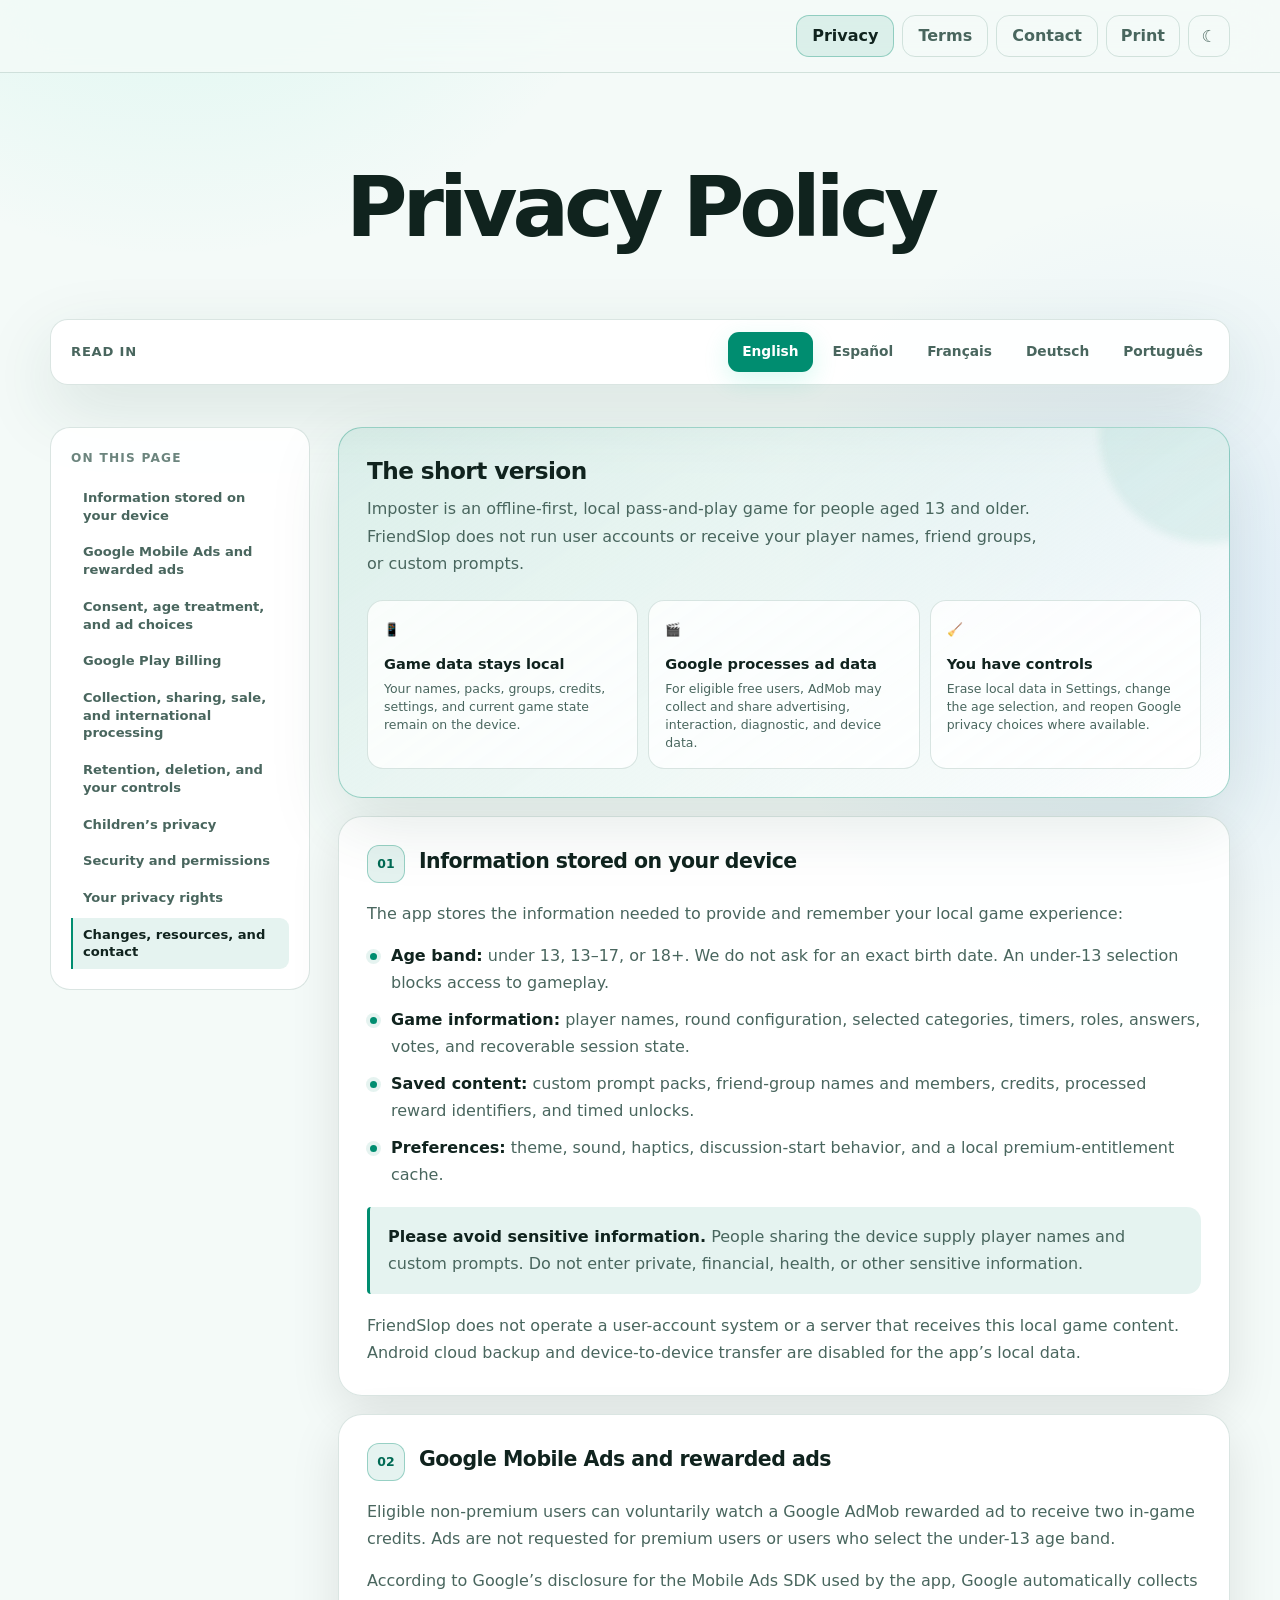
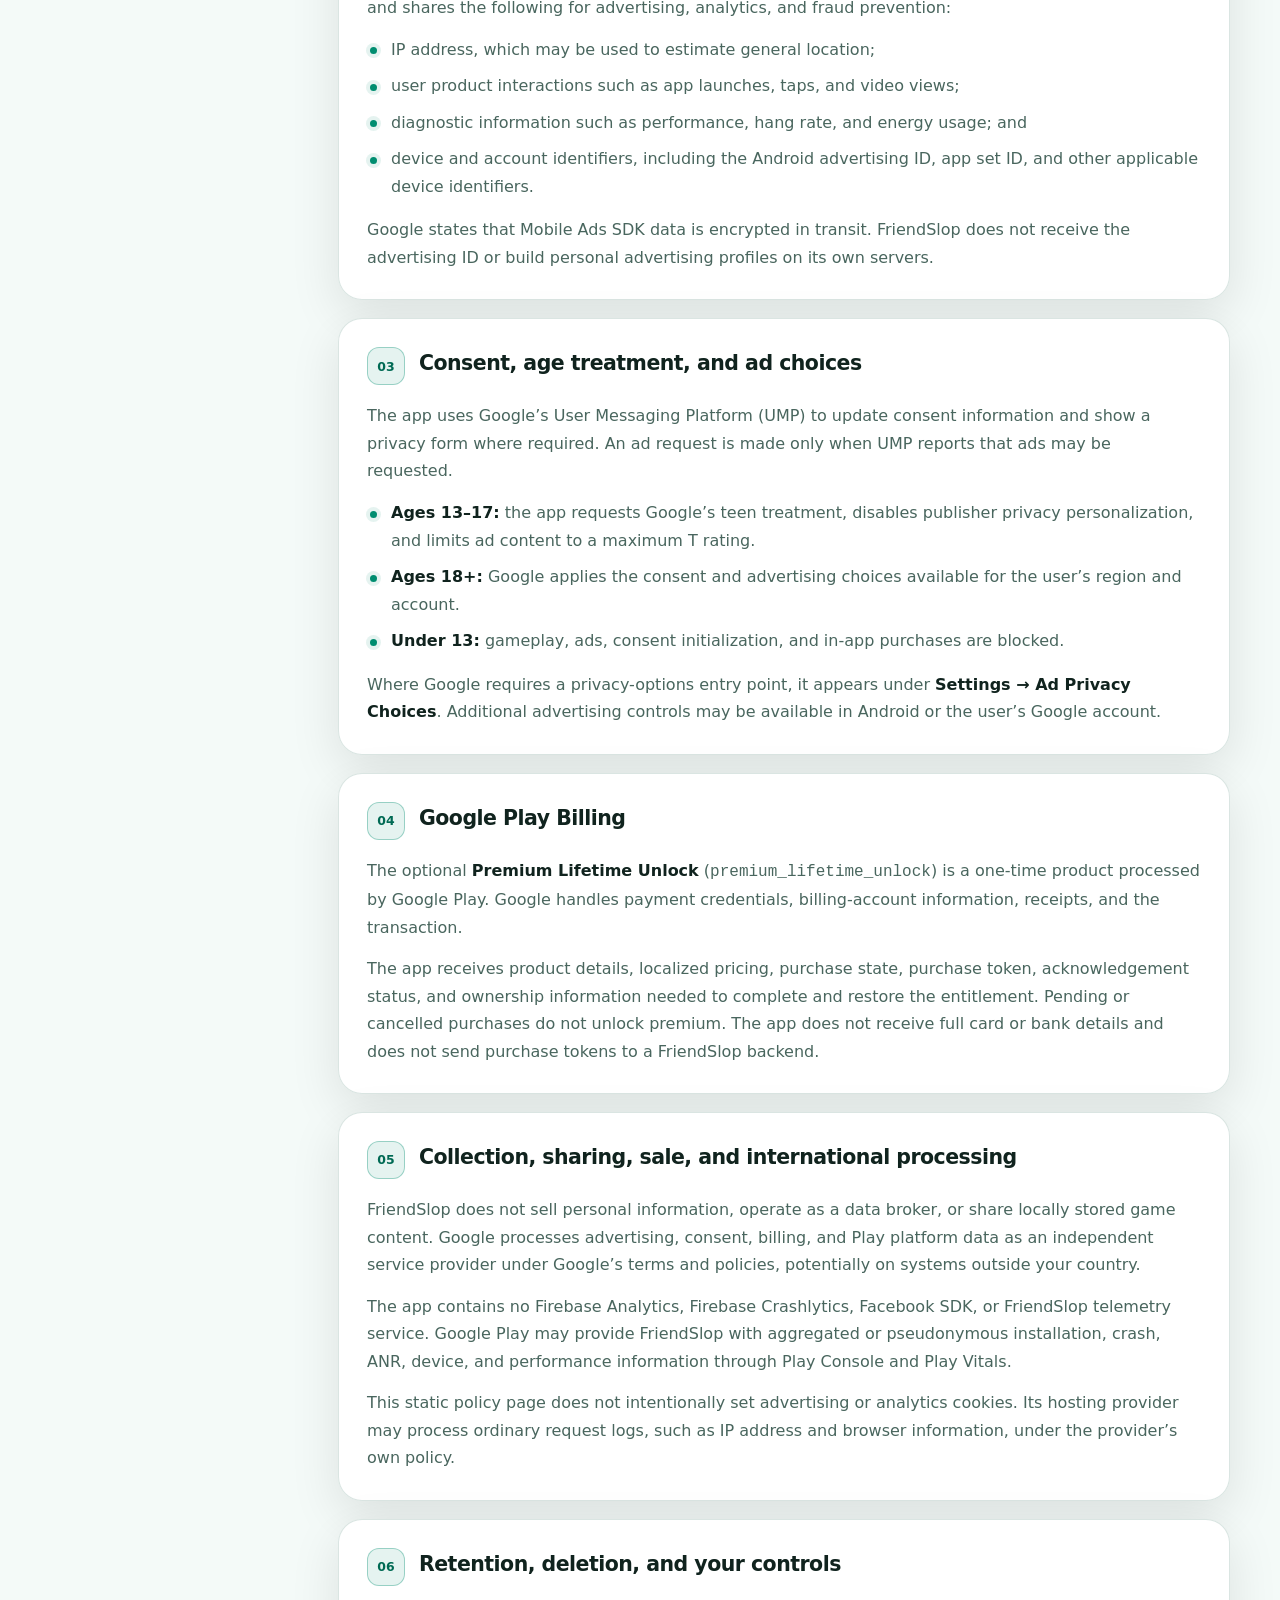
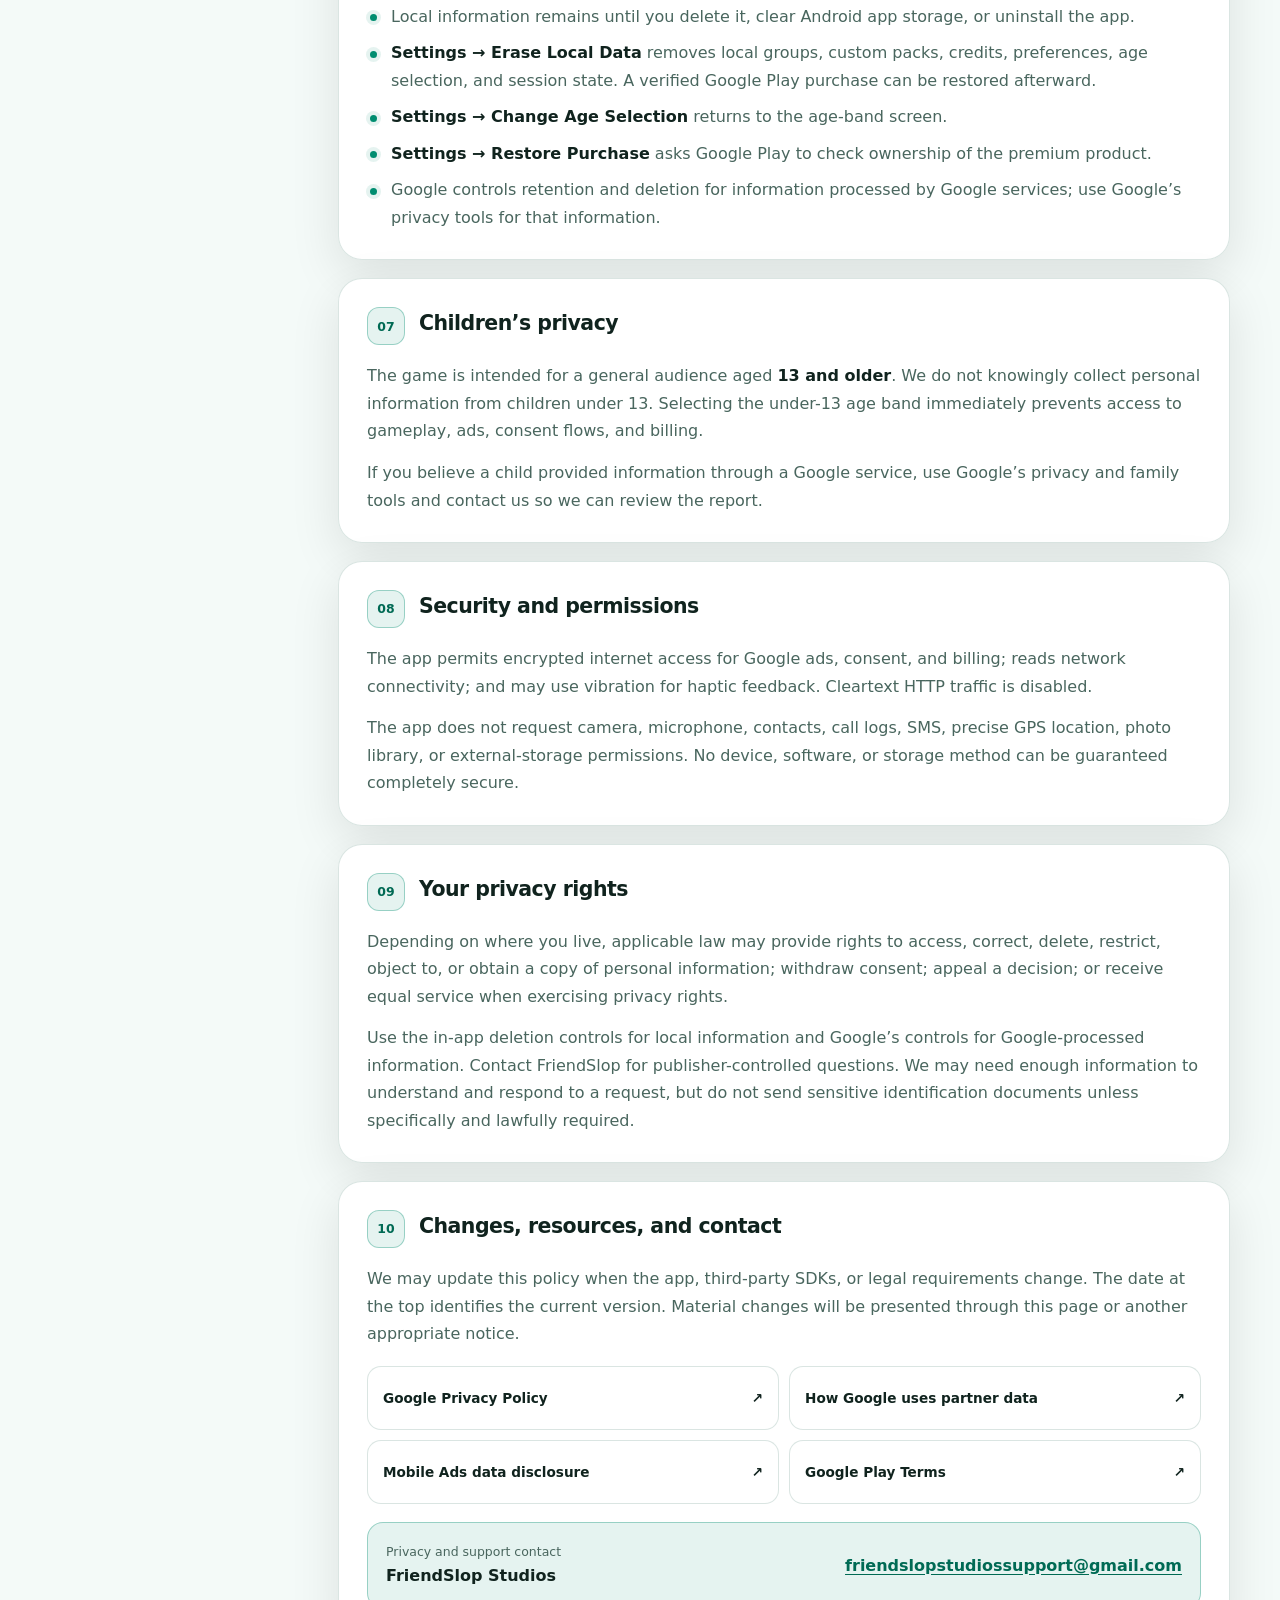
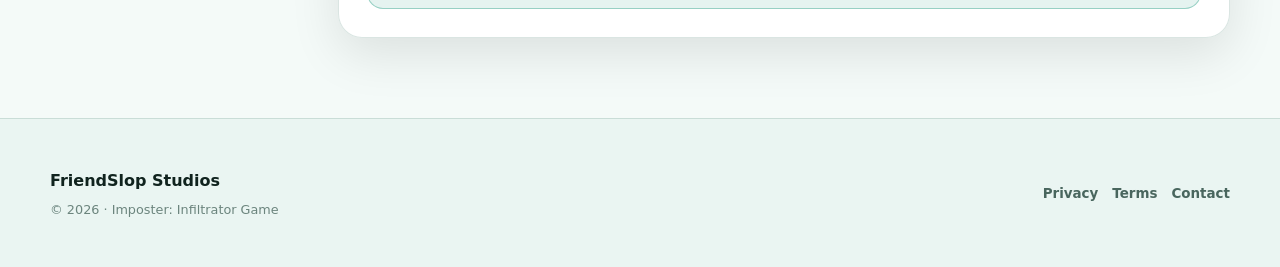
==== commit e9e0834d: "Add files via upload" ====
--- a/index.html
+++ b/index.html
@@ -5,21 +5,22 @@
   <meta name="viewport" content="width=device-width, initial-scale=1">
   <meta name="color-scheme" content="dark light">
   <meta name="theme-color" content="#07110f">
-  <meta name="description" content="Contact FriendSlop Studios for Imposter: Infiltrator Game support and privacy questions.">
-  <title>Contact</title>
-  <link rel="icon" href="../favicon.svg" type="image/svg+xml">
-  <link rel="stylesheet" href="../styles.css">
+  <meta name="description" content="Privacy Policy for Imposter: Infiltrator Game by FriendSlop Studios.">
+  <title>Privacy Policy</title>
+  <link rel="icon" href="favicon.svg" type="image/svg+xml">
+  <link rel="stylesheet" href="styles.css">
 </head>
-<body data-document="contact">
+<body data-document="privacy">
   <div class="progress" aria-hidden="true"></div>
   <header class="site-header">
     <div class="site-shell header-inner">
       <div class="header-actions">
-        <nav class="document-switch" data-i18n-aria="legalDocuments" aria-label="Site navigation">
-          <a class="document-link" data-i18n="navPrivacy" data-document-link href="../index.html">Privacy</a>
-          <a class="document-link" data-i18n="navTerms" data-document-link href="../terms.html">Terms</a>
-          <a class="document-link active" data-i18n="navContact" href="./" aria-current="page">Contact</a>
+        <nav class="document-switch" data-i18n-aria="legalDocuments" aria-label="Legal documents">
+          <a class="document-link active" data-i18n="navPrivacy" href="index.html" aria-current="page">Privacy</a>
+          <a class="document-link" data-i18n="navTerms" data-document-link href="terms.html">Terms</a>
+          <a class="document-link" data-i18n="navContact" data-document-link href="contact/">Contact</a>
         </nav>
+        <button class="print-button" data-i18n="print" data-print type="button">Print</button>
         <button class="icon-button" data-theme-toggle type="button" aria-label="Use light theme">☀</button>
       </div>
     </div>
@@ -27,10 +28,10 @@
 
   <main>
     <section class="hero site-shell">
-      <h1 data-i18n="title">Contact</h1>
+      <h1 data-i18n="title">Privacy Policy</h1>
     </section>
 
-    <section class="site-shell language-panel" data-i18n-aria="chooseLanguage" aria-label="Choose page language">
+    <section class="site-shell language-panel" data-i18n-aria="chooseLanguage" aria-label="Choose document language">
       <span class="language-label" data-i18n="readIn">Read in</span>
       <div class="language-tabs" role="group" data-i18n-aria="languages" aria-label="Languages">
         <button class="lang-button active" data-lang="en" aria-pressed="true" type="button">English</button>
@@ -43,85 +44,245 @@
 
     <noscript><div class="site-shell noscript">JavaScript is disabled, so the English version is shown. Enable JavaScript to switch languages.</div></noscript>
 
-    <div class="site-shell contact-page">
-      <section class="lang-section" data-language="en" lang="en">
-        <article class="contact-hero-card">
-          <span class="contact-icon" aria-hidden="true">✉</span>
-          <h2>Contact FriendSlop Studios</h2>
-          <p>For support, Premium purchase questions, privacy requests, or feedback about Imposter: Infiltrator Game, email us directly.</p>
-          <a class="contact-email-button" href="mailto:friendslopstudiossupport@gmail.com?subject=Imposter%20support">friendslopstudiossupport@gmail.com</a>
-        </article>
-        <article class="legal-card contact-guidance">
-          <h2>What to include</h2>
-          <ul><li>A short description of the problem or request</li><li>Your device model and Android version if reporting a technical issue</li><li>Your Google Play order number for purchase support, if available</li></ul>
-          <div class="callout"><strong>Protect your information.</strong> Never email your password, full card number, bank information, or government identification.</div>
-        </article>
-      </section>
-
-      <section class="lang-section" data-language="es" lang="es" hidden>
-        <article class="contact-hero-card">
-          <span class="contact-icon" aria-hidden="true">✉</span>
-          <h2>Contacta con FriendSlop Studios</h2>
-          <p>Para soporte, consultas sobre compras Premium, solicitudes de privacidad o comentarios sobre Imposter: Infiltrator Game, escríbenos directamente.</p>
-          <a class="contact-email-button" href="mailto:friendslopstudiossupport@gmail.com?subject=Soporte%20de%20Imposter">friendslopstudiossupport@gmail.com</a>
-        </article>
-        <article class="legal-card contact-guidance">
-          <h2>Qué debes incluir</h2>
-          <ul><li>Una breve descripción del problema o solicitud</li><li>El modelo de tu dispositivo y la versión de Android si informas de un problema técnico</li><li>El número de pedido de Google Play para recibir ayuda con una compra, si está disponible</li></ul>
-          <div class="callout"><strong>Protege tu información.</strong> Nunca envíes por correo tu contraseña, número completo de tarjeta, datos bancarios o documento de identidad.</div>
-        </article>
-      </section>
-
-      <section class="lang-section" data-language="fr" lang="fr" hidden>
-        <article class="contact-hero-card">
-          <span class="contact-icon" aria-hidden="true">✉</span>
-          <h2>Contacter FriendSlop Studios</h2>
-          <p>Pour l’assistance, les questions sur un achat Premium, les demandes relatives à la confidentialité ou les commentaires sur Imposter: Infiltrator Game, envoyez-nous un e-mail.</p>
-          <a class="contact-email-button" href="mailto:friendslopstudiossupport@gmail.com?subject=Assistance%20Imposter">friendslopstudiossupport@gmail.com</a>
-        </article>
-        <article class="legal-card contact-guidance">
-          <h2>Informations à inclure</h2>
-          <ul><li>Une brève description du problème ou de la demande</li><li>Le modèle de votre appareil et la version d’Android pour un problème technique</li><li>Votre numéro de commande Google Play pour une demande concernant un achat, si disponible</li></ul>
-          <div class="callout"><strong>Protégez vos informations.</strong> N’envoyez jamais votre mot de passe, numéro de carte complet, coordonnées bancaires ou pièce d’identité.</div>
-        </article>
-      </section>
-
-      <section class="lang-section" data-language="de" lang="de" hidden>
-        <article class="contact-hero-card">
-          <span class="contact-icon" aria-hidden="true">✉</span>
-          <h2>FriendSlop Studios kontaktieren</h2>
-          <p>Bei Supportanfragen, Fragen zu Premium-Käufen, Datenschutzanfragen oder Feedback zu Imposter: Infiltrator Game können Sie uns direkt eine E-Mail senden.</p>
-          <a class="contact-email-button" href="mailto:friendslopstudiossupport@gmail.com?subject=Imposter-Support">friendslopstudiossupport@gmail.com</a>
-        </article>
-        <article class="legal-card contact-guidance">
-          <h2>Benötigte Angaben</h2>
-          <ul><li>Eine kurze Beschreibung des Problems oder Anliegens</li><li>Gerätemodell und Android-Version bei technischen Problemen</li><li>Ihre Google-Play-Bestellnummer bei Fragen zu einem Kauf, falls vorhanden</li></ul>
-          <div class="callout"><strong>Schützen Sie Ihre Daten.</strong> Senden Sie niemals Ihr Passwort, vollständige Kartennummern, Bankdaten oder Ausweisdokumente per E-Mail.</div>
-        </article>
-      </section>
-
-      <section class="lang-section" data-language="pt-br" lang="pt-BR" hidden>
-        <article class="contact-hero-card">
-          <span class="contact-icon" aria-hidden="true">✉</span>
-          <h2>Entre em contato com a FriendSlop Studios</h2>
-          <p>Para suporte, dúvidas sobre compras Premium, solicitações de privacidade ou comentários sobre Imposter: Infiltrator Game, envie um e-mail diretamente.</p>
-          <a class="contact-email-button" href="mailto:friendslopstudiossupport@gmail.com?subject=Suporte%20do%20Imposter">friendslopstudiossupport@gmail.com</a>
-        </article>
-        <article class="legal-card contact-guidance">
-          <h2>O que incluir</h2>
-          <ul><li>Uma breve descrição do problema ou solicitação</li><li>O modelo do aparelho e a versão do Android ao relatar um problema técnico</li><li>O número do pedido do Google Play para suporte a uma compra, se disponível</li></ul>
-          <div class="callout"><strong>Proteja suas informações.</strong> Nunca envie por e-mail sua senha, número completo do cartão, dados bancários ou documento de identidade.</div>
-        </article>
-      </section>
+    <div class="site-shell legal-layout">
+      <aside class="toc" data-i18n-aria="onThisPage" aria-label="On this page">
+        <p class="toc-title" data-i18n="onThisPage">On this page</p>
+        <nav data-toc></nav>
+      </aside>
+
+      <div class="legal-content">
+        <section class="lang-section" data-language="en" lang="en">
+          <div class="snapshot">
+            <h2>The short version</h2>
+            <p>Imposter is an offline-first, local pass-and-play game for people aged 13 and older. FriendSlop does not run user accounts or receive your player names, friend groups, or custom prompts.</p>
+            <div class="snapshot-grid">
+              <div class="snapshot-item"><span class="snapshot-icon">📱</span><strong>Game data stays local</strong><span>Your names, packs, groups, credits, settings, and current game state remain on the device.</span></div>
+              <div class="snapshot-item"><span class="snapshot-icon">🎬</span><strong>Google processes ad data</strong><span>For eligible free users, AdMob may collect and share advertising, interaction, diagnostic, and device data.</span></div>
+              <div class="snapshot-item"><span class="snapshot-icon">🧹</span><strong>You have controls</strong><span>Erase local data in Settings, change the age selection, and reopen Google privacy choices where available.</span></div>
+            </div>
+          </div>
+
+          <article class="legal-card" id="en-local" data-section>
+            <div class="section-heading"><span class="section-number">01</span><h2>Information stored on your device</h2></div>
+            <p>The app stores the information needed to provide and remember your local game experience:</p>
+            <ul>
+              <li><strong>Age band:</strong> under 13, 13–17, or 18+. We do not ask for an exact birth date. An under-13 selection blocks access to gameplay.</li>
+              <li><strong>Game information:</strong> player names, round configuration, selected categories, timers, roles, answers, votes, and recoverable session state.</li>
+              <li><strong>Saved content:</strong> custom prompt packs, friend-group names and members, credits, processed reward identifiers, and timed unlocks.</li>
+              <li><strong>Preferences:</strong> theme, sound, haptics, discussion-start behavior, and a local premium-entitlement cache.</li>
+            </ul>
+            <div class="callout"><strong>Please avoid sensitive information.</strong> People sharing the device supply player names and custom prompts. Do not enter private, financial, health, or other sensitive information.</div>
+            <p>FriendSlop does not operate a user-account system or a server that receives this local game content. Android cloud backup and device-to-device transfer are disabled for the app’s local data.</p>
+          </article>
+
+          <article class="legal-card" id="en-google-ads" data-section>
+            <div class="section-heading"><span class="section-number">02</span><h2>Google Mobile Ads and rewarded ads</h2></div>
+            <p>Eligible non-premium users can voluntarily watch a Google AdMob rewarded ad to receive two in-game credits. Ads are not requested for premium users or users who select the under-13 age band.</p>
+            <p>According to Google’s disclosure for the Mobile Ads SDK used by the app, Google automatically collects and shares the following for advertising, analytics, and fraud prevention:</p>
+            <ul>
+              <li>IP address, which may be used to estimate general location;</li>
+              <li>user product interactions such as app launches, taps, and video views;</li>
+              <li>diagnostic information such as performance, hang rate, and energy usage; and</li>
+              <li>device and account identifiers, including the Android advertising ID, app set ID, and other applicable device identifiers.</li>
+            </ul>
+            <p>Google states that Mobile Ads SDK data is encrypted in transit. FriendSlop does not receive the advertising ID or build personal advertising profiles on its own servers.</p>
+          </article>
+
+          <article class="legal-card" id="en-consent" data-section>
+            <div class="section-heading"><span class="section-number">03</span><h2>Consent, age treatment, and ad choices</h2></div>
+            <p>The app uses Google’s User Messaging Platform (UMP) to update consent information and show a privacy form where required. An ad request is made only when UMP reports that ads may be requested.</p>
+            <ul>
+              <li><strong>Ages 13–17:</strong> the app requests Google’s teen treatment, disables publisher privacy personalization, and limits ad content to a maximum T rating.</li>
+              <li><strong>Ages 18+:</strong> Google applies the consent and advertising choices available for the user’s region and account.</li>
+              <li><strong>Under 13:</strong> gameplay, ads, consent initialization, and in-app purchases are blocked.</li>
+            </ul>
+            <p>Where Google requires a privacy-options entry point, it appears under <strong>Settings → Ad Privacy Choices</strong>. Additional advertising controls may be available in Android or the user’s Google account.</p>
+          </article>
+
+          <article class="legal-card" id="en-billing" data-section>
+            <div class="section-heading"><span class="section-number">04</span><h2>Google Play Billing</h2></div>
+            <p>The optional <strong>Premium Lifetime Unlock</strong> (<code>premium_lifetime_unlock</code>) is a one-time product processed by Google Play. Google handles payment credentials, billing-account information, receipts, and the transaction.</p>
+            <p>The app receives product details, localized pricing, purchase state, purchase token, acknowledgement status, and ownership information needed to complete and restore the entitlement. Pending or cancelled purchases do not unlock premium. The app does not receive full card or bank details and does not send purchase tokens to a FriendSlop backend.</p>
+          </article>
+
+          <article class="legal-card" id="en-sharing" data-section>
+            <div class="section-heading"><span class="section-number">05</span><h2>Collection, sharing, sale, and international processing</h2></div>
+            <p>FriendSlop does not sell personal information, operate as a data broker, or share locally stored game content. Google processes advertising, consent, billing, and Play platform data as an independent service provider under Google’s terms and policies, potentially on systems outside your country.</p>
+            <p>The app contains no Firebase Analytics, Firebase Crashlytics, Facebook SDK, or FriendSlop telemetry service. Google Play may provide FriendSlop with aggregated or pseudonymous installation, crash, ANR, device, and performance information through Play Console and Play Vitals.</p>
+            <p>This static policy page does not intentionally set advertising or analytics cookies. Its hosting provider may process ordinary request logs, such as IP address and browser information, under the provider’s own policy.</p>
+          </article>
+
+          <article class="legal-card" id="en-retention" data-section>
+            <div class="section-heading"><span class="section-number">06</span><h2>Retention, deletion, and your controls</h2></div>
+            <ul>
+              <li>Local information remains until you delete it, clear Android app storage, or uninstall the app.</li>
+              <li><strong>Settings → Erase Local Data</strong> removes local groups, custom packs, credits, preferences, age selection, and session state. A verified Google Play purchase can be restored afterward.</li>
+              <li><strong>Settings → Change Age Selection</strong> returns to the age-band screen.</li>
+              <li><strong>Settings → Restore Purchase</strong> asks Google Play to check ownership of the premium product.</li>
+              <li>Google controls retention and deletion for information processed by Google services; use Google’s privacy tools for that information.</li>
+            </ul>
+          </article>
+
+          <article class="legal-card" id="en-children" data-section>
+            <div class="section-heading"><span class="section-number">07</span><h2>Children’s privacy</h2></div>
+            <p>The game is intended for a general audience aged <strong>13 and older</strong>. We do not knowingly collect personal information from children under 13. Selecting the under-13 age band immediately prevents access to gameplay, ads, consent flows, and billing.</p>
+            <p>If you believe a child provided information through a Google service, use Google’s privacy and family tools and contact us so we can review the report.</p>
+          </article>
+
+          <article class="legal-card" id="en-security" data-section>
+            <div class="section-heading"><span class="section-number">08</span><h2>Security and permissions</h2></div>
+            <p>The app permits encrypted internet access for Google ads, consent, and billing; reads network connectivity; and may use vibration for haptic feedback. Cleartext HTTP traffic is disabled.</p>
+            <p>The app does not request camera, microphone, contacts, call logs, SMS, precise GPS location, photo library, or external-storage permissions. No device, software, or storage method can be guaranteed completely secure.</p>
+          </article>
+
+          <article class="legal-card" id="en-rights" data-section>
+            <div class="section-heading"><span class="section-number">09</span><h2>Your privacy rights</h2></div>
+            <p>Depending on where you live, applicable law may provide rights to access, correct, delete, restrict, object to, or obtain a copy of personal information; withdraw consent; appeal a decision; or receive equal service when exercising privacy rights.</p>
+            <p>Use the in-app deletion controls for local information and Google’s controls for Google-processed information. Contact FriendSlop for publisher-controlled questions. We may need enough information to understand and respond to a request, but do not send sensitive identification documents unless specifically and lawfully required.</p>
+          </article>
+
+          <article class="legal-card" id="en-contact" data-section>
+            <div class="section-heading"><span class="section-number">10</span><h2>Changes, resources, and contact</h2></div>
+            <p>We may update this policy when the app, third-party SDKs, or legal requirements change. The date at the top identifies the current version. Material changes will be presented through this page or another appropriate notice.</p>
+            <div class="link-grid">
+              <a class="resource-link" href="https://policies.google.com/privacy" target="_blank" rel="noopener noreferrer">Google Privacy Policy <span>↗</span></a>
+              <a class="resource-link" href="https://policies.google.com/technologies/partner-sites" target="_blank" rel="noopener noreferrer">How Google uses partner data <span>↗</span></a>
+              <a class="resource-link" href="https://developers.google.com/admob/android/privacy/play-data-disclosure" target="_blank" rel="noopener noreferrer">Mobile Ads data disclosure <span>↗</span></a>
+              <a class="resource-link" href="https://play.google.com/about/play-terms/" target="_blank" rel="noopener noreferrer">Google Play Terms <span>↗</span></a>
+            </div>
+            <div class="contact-card"><div><span>Privacy and support contact</span><strong>FriendSlop Studios</strong></div><a href="mailto:friendslopstudiossupport@gmail.com">friendslopstudiossupport@gmail.com</a></div>
+          </article>
+        </section>
+
+        <section class="lang-section" data-language="es" lang="es" hidden>
+          <div class="snapshot">
+            <h2>Resumen rápido</h2>
+            <p>Imposter es un juego local y sin conexión para compartir el dispositivo, destinado a personas de 13 años o más. FriendSlop no administra cuentas ni recibe nombres de jugadores, grupos o preguntas personalizadas.</p>
+            <div class="snapshot-grid">
+              <div class="snapshot-item"><span class="snapshot-icon">📱</span><strong>Los datos del juego son locales</strong><span>Nombres, paquetes, grupos, créditos, ajustes y partida actual permanecen en el dispositivo.</span></div>
+              <div class="snapshot-item"><span class="snapshot-icon">🎬</span><strong>Google procesa datos publicitarios</strong><span>Para usuarios gratuitos elegibles, AdMob puede recopilar y compartir datos publicitarios, técnicos y de interacción.</span></div>
+              <div class="snapshot-item"><span class="snapshot-icon">🧹</span><strong>Tú tienes el control</strong><span>Borra los datos locales, cambia la selección de edad y revisa las opciones de privacidad de Google.</span></div>
+            </div>
+          </div>
+          <article class="legal-card" id="es-local" data-section>
+            <div class="section-heading"><span class="section-number">01</span><h2>Información almacenada en tu dispositivo</h2></div>
+            <p>La aplicación guarda la información necesaria para ofrecer y recordar la experiencia local:</p>
+            <ul>
+              <li><strong>Franja de edad:</strong> menor de 13, 13–17 o 18+. No solicitamos la fecha exacta de nacimiento. Elegir menor de 13 bloquea el juego.</li>
+              <li><strong>Información del juego:</strong> nombres, configuración de ronda, categorías, temporizadores, roles, respuestas, votos y estado recuperable de la sesión.</li>
+              <li><strong>Contenido guardado:</strong> paquetes personalizados, grupos y miembros, créditos, identificadores de recompensas procesadas y desbloqueos temporales.</li>
+              <li><strong>Preferencias:</strong> tema, sonido, vibración, inicio de la discusión y caché local del derecho Premium.</li>
+            </ul>
+            <div class="callout"><strong>No introduzcas información sensible.</strong> Las personas que comparten el dispositivo proporcionan los nombres y el contenido personalizado. No incluyas datos privados, financieros o de salud.</div>
+            <p>FriendSlop no mantiene cuentas ni un servidor que reciba este contenido. La copia en la nube y la transferencia entre dispositivos de Android están desactivadas para los datos locales de la aplicación.</p>
+          </article>
+          <article class="legal-card" id="es-google-ads" data-section>
+            <div class="section-heading"><span class="section-number">02</span><h2>Google Mobile Ads y anuncios recompensados</h2></div>
+            <p>Los usuarios elegibles sin Premium pueden ver voluntariamente un anuncio recompensado de AdMob para recibir dos créditos. No se solicitan anuncios para usuarios Premium ni para quienes seleccionan menor de 13 años.</p>
+            <p>Según la declaración de Google para el SDK utilizado, Google recopila y comparte automáticamente, con fines de publicidad, análisis y prevención del fraude:</p>
+            <ul><li>dirección IP, que puede estimar una ubicación general;</li><li>interacciones como inicios, toques y visualizaciones de vídeo;</li><li>diagnósticos de rendimiento, bloqueos y consumo de energía; y</li><li>identificadores del dispositivo y la cuenta, incluido el identificador publicitario de Android y el ID del conjunto de aplicaciones.</li></ul>
+            <p>Google indica que estos datos se cifran durante la transmisión. FriendSlop no recibe el identificador publicitario ni crea perfiles publicitarios personales en servidores propios.</p>
+          </article>
+          <article class="legal-card" id="es-consent" data-section>
+            <div class="section-heading"><span class="section-number">03</span><h2>Consentimiento, tratamiento por edad y opciones</h2></div>
+            <p>La aplicación usa la Plataforma de Mensajería para Usuarios (UMP) de Google para actualizar el consentimiento y mostrar un formulario cuando sea necesario. Solo solicita anuncios cuando UMP indica que puede hacerlo.</p>
+            <ul><li><strong>13–17 años:</strong> se solicita el tratamiento para adolescentes, se desactiva la personalización del editor y se limita el contenido publicitario a la clasificación máxima T.</li><li><strong>18+:</strong> Google aplica las opciones disponibles para la región y cuenta.</li><li><strong>Menores de 13:</strong> se bloquean juego, anuncios, consentimiento y compras.</li></ul>
+            <p>Cuando Google lo exige, <strong>Ajustes → Opciones de privacidad de anuncios</strong> permite revisar las elecciones. Android y la cuenta de Google pueden ofrecer controles adicionales.</p>
+          </article>
+          <article class="legal-card" id="es-billing" data-section>
+            <div class="section-heading"><span class="section-number">04</span><h2>Facturación de Google Play</h2></div>
+            <p>El <strong>Desbloqueo Premium de por vida</strong> (<code>premium_lifetime_unlock</code>) es un producto de pago único procesado por Google Play. Google gestiona credenciales de pago, cuenta de facturación, recibos y transacción.</p>
+            <p>La aplicación recibe detalles del producto, precio localizado, estado, token de compra, confirmación y propiedad para completar o restaurar el derecho. Las compras pendientes o canceladas no activan Premium. La aplicación no recibe datos completos de tarjeta o banco ni envía tokens a un servidor de FriendSlop.</p>
+          </article>
+          <article class="legal-card" id="es-sharing" data-section>
+            <div class="section-heading"><span class="section-number">05</span><h2>Recopilación, intercambio, venta y tratamiento internacional</h2></div>
+            <p>FriendSlop no vende información personal, no actúa como corredor de datos ni comparte el contenido local del juego. Google trata datos de publicidad, consentimiento, facturación y plataforma conforme a sus propias condiciones, posiblemente fuera de tu país.</p>
+            <p>La aplicación no contiene Firebase Analytics, Firebase Crashlytics, SDK de Facebook ni telemetría de FriendSlop. Google Play puede proporcionar información agregada o seudónima sobre instalaciones, fallos, ANR, dispositivos y rendimiento mediante Play Console y Play Vitals.</p>
+            <p>Esta página estática no instala intencionadamente cookies publicitarias o analíticas. El proveedor de alojamiento puede procesar registros normales de solicitud conforme a su política.</p>
+          </article>
+          <article class="legal-card" id="es-retention" data-section>
+            <div class="section-heading"><span class="section-number">06</span><h2>Conservación, eliminación y controles</h2></div>
+            <ul><li>La información local permanece hasta que la elimines, borres el almacenamiento de Android o desinstales la aplicación.</li><li><strong>Ajustes → Borrar datos locales</strong> elimina grupos, paquetes, créditos, preferencias, edad y sesión. Una compra verificada puede restaurarse.</li><li><strong>Cambiar selección de edad</strong> vuelve a la pantalla de edad.</li><li><strong>Restaurar compra</strong> solicita a Google Play comprobar Premium.</li><li>Google controla la conservación de sus servicios; usa sus herramientas para esos datos.</li></ul>
+          </article>
+          <article class="legal-card" id="es-children" data-section>
+            <div class="section-heading"><span class="section-number">07</span><h2>Privacidad infantil</h2></div>
+            <p>El juego está destinado a un público general de <strong>13 años o más</strong>. No recopilamos conscientemente información personal de menores de 13 años. Esa selección bloquea inmediatamente juego, anuncios, consentimiento y facturación.</p>
+            <p>Si crees que un menor proporcionó información mediante un servicio de Google, utiliza las herramientas de privacidad y familia de Google y contáctanos.</p>
+          </article>
+          <article class="legal-card" id="es-security" data-section>
+            <div class="section-heading"><span class="section-number">08</span><h2>Seguridad y permisos</h2></div>
+            <p>La aplicación permite Internet cifrado para anuncios, consentimiento y facturación de Google; comprueba la conexión y puede usar vibración. El tráfico HTTP sin cifrar está desactivado.</p>
+            <p>No solicita cámara, micrófono, contactos, llamadas, SMS, ubicación GPS precisa, fotos ni almacenamiento externo. Ningún sistema puede garantizar seguridad absoluta.</p>
+          </article>
+          <article class="legal-card" id="es-rights" data-section>
+            <div class="section-heading"><span class="section-number">09</span><h2>Tus derechos de privacidad</h2></div>
+            <p>Según tu residencia, puedes tener derechos de acceso, corrección, eliminación, limitación, oposición, portabilidad, retirada del consentimiento, apelación o no discriminación.</p>
+            <p>Usa los controles de la aplicación para datos locales y los de Google para datos tratados por Google. Contacta a FriendSlop para asuntos bajo su control. No envíes documentos de identidad sensibles salvo que sean necesarios y se soliciten legalmente.</p>
+          </article>
+          <article class="legal-card" id="es-contact" data-section>
+            <div class="section-heading"><span class="section-number">10</span><h2>Cambios, recursos y contacto</h2></div>
+            <p>Podemos actualizar esta política cuando cambien la aplicación, los SDK o la ley. La fecha superior identifica la versión vigente y los cambios importantes se comunicarán aquí o mediante otro aviso apropiado.</p>
+            <div class="link-grid"><a class="resource-link" href="https://policies.google.com/privacy" target="_blank" rel="noopener noreferrer">Privacidad de Google <span>↗</span></a><a class="resource-link" href="https://policies.google.com/technologies/partner-sites" target="_blank" rel="noopener noreferrer">Uso de datos por Google <span>↗</span></a><a class="resource-link" href="https://developers.google.com/admob/android/privacy/play-data-disclosure" target="_blank" rel="noopener noreferrer">Datos de Mobile Ads <span>↗</span></a><a class="resource-link" href="https://play.google.com/about/play-terms/" target="_blank" rel="noopener noreferrer">Condiciones de Google Play <span>↗</span></a></div>
+            <div class="contact-card"><div><span>Contacto de privacidad y soporte</span><strong>FriendSlop Studios</strong></div><a href="mailto:friendslopstudiossupport@gmail.com">friendslopstudiossupport@gmail.com</a></div>
+          </article>
+        </section>
+
+        <section class="lang-section" data-language="fr" lang="fr" hidden>
+          <div class="snapshot">
+            <h2>En bref</h2>
+            <p>Imposter est un jeu local, hors ligne et partagé sur un même appareil, destiné aux personnes de 13 ans et plus. FriendSlop ne gère aucun compte et ne reçoit ni noms de joueurs, ni groupes, ni contenus personnalisés.</p>
+            <div class="snapshot-grid"><div class="snapshot-item"><span class="snapshot-icon">📱</span><strong>Les données de jeu restent locales</strong><span>Noms, packs, groupes, crédits, réglages et partie en cours restent sur l’appareil.</span></div><div class="snapshot-item"><span class="snapshot-icon">🎬</span><strong>Google traite les données publicitaires</strong><span>Pour les utilisateurs gratuits éligibles, AdMob peut collecter et partager des données publicitaires, techniques et d’interaction.</span></div><div class="snapshot-item"><span class="snapshot-icon">🧹</span><strong>Vous gardez le contrôle</strong><span>Effacez les données locales, changez l’âge sélectionné et consultez les choix Google.</span></div></div>
+          </div>
+          <article class="legal-card" id="fr-local" data-section><div class="section-heading"><span class="section-number">01</span><h2>Informations stockées sur votre appareil</h2></div><p>L’application conserve les informations nécessaires à l’expérience locale :</p><ul><li><strong>Tranche d’âge :</strong> moins de 13 ans, 13–17 ans ou 18+. Aucune date de naissance exacte n’est demandée. Le choix « moins de 13 ans » bloque le jeu.</li><li><strong>Données de jeu :</strong> noms, paramètres de manche, catégories, minuteries, rôles, réponses, votes et état de session récupérable.</li><li><strong>Contenu enregistré :</strong> packs personnalisés, groupes et membres, crédits, identifiants de récompense traités et déverrouillages temporaires.</li><li><strong>Préférences :</strong> thème, son, vibrations, lancement de la discussion et cache local du droit Premium.</li></ul><div class="callout"><strong>N’inscrivez aucune information sensible.</strong> Les participants saisissent les noms et contenus personnalisés. Évitez les données privées, financières ou de santé.</div><p>FriendSlop ne gère ni comptes ni serveur recevant ce contenu. La sauvegarde cloud et le transfert Android sont désactivés pour les données locales.</p></article>
+          <article class="legal-card" id="fr-google-ads" data-section><div class="section-heading"><span class="section-number">02</span><h2>Google Mobile Ads et publicités récompensées</h2></div><p>Les utilisateurs éligibles sans Premium peuvent choisir de regarder une publicité AdMob pour recevoir deux crédits. Aucune publicité n’est demandée pour les utilisateurs Premium ou ayant choisi moins de 13 ans.</p><p>Selon la déclaration de Google pour le SDK utilisé, Google collecte et partage automatiquement, pour la publicité, l’analyse et la prévention de la fraude :</p><ul><li>l’adresse IP, pouvant estimer une zone géographique générale ;</li><li>les interactions, dont lancements, appuis et vues vidéo ;</li><li>les diagnostics de performance, blocages et consommation d’énergie ;</li><li>les identifiants d’appareil et de compte, dont l’identifiant publicitaire Android et l’App Set ID.</li></ul><p>Google indique que ces données sont chiffrées en transit. FriendSlop ne reçoit pas l’identifiant publicitaire et ne crée pas de profils publicitaires sur ses propres serveurs.</p></article>
+          <article class="legal-card" id="fr-consent" data-section><div class="section-heading"><span class="section-number">03</span><h2>Consentement, âge et choix publicitaires</h2></div><p>L’application utilise la User Messaging Platform (UMP) de Google pour actualiser le consentement et afficher un formulaire lorsque nécessaire. Une publicité n’est demandée que si UMP l’autorise.</p><ul><li><strong>13–17 ans :</strong> traitement adolescent demandé, personnalisation de l’éditeur désactivée et contenu limité au classement maximal T.</li><li><strong>18+ :</strong> Google applique les choix disponibles pour la région et le compte.</li><li><strong>Moins de 13 ans :</strong> jeu, publicités, consentement et achats sont bloqués.</li></ul><p>Lorsque Google l’exige, <strong>Paramètres → Choix de confidentialité publicitaire</strong> permet de revoir les choix. Android et le compte Google peuvent proposer d’autres contrôles.</p></article>
+          <article class="legal-card" id="fr-billing" data-section><div class="section-heading"><span class="section-number">04</span><h2>Facturation Google Play</h2></div><p>Le <strong>Déblocage Premium à vie</strong> (<code>premium_lifetime_unlock</code>) est un achat unique traité par Google Play. Google gère les moyens de paiement, le compte de facturation, les reçus et la transaction.</p><p>L’application reçoit les détails du produit, le prix localisé, l’état, le jeton d’achat, l’accusé de traitement et la propriété nécessaires à l’activation ou la restauration. Un achat en attente ou annulé n’active pas Premium. L’application ne reçoit pas les données bancaires complètes et n’envoie aucun jeton à un serveur FriendSlop.</p></article>
+          <article class="legal-card" id="fr-sharing" data-section><div class="section-heading"><span class="section-number">05</span><h2>Collecte, partage, vente et traitement international</h2></div><p>FriendSlop ne vend pas d’informations personnelles, n’est pas courtier en données et ne partage pas le contenu local. Google traite les données de publicité, consentement, facturation et plateforme selon ses propres conditions, éventuellement hors de votre pays.</p><p>L’application n’intègre ni Firebase Analytics, ni Firebase Crashlytics, ni SDK Facebook, ni télémétrie FriendSlop. Google Play peut fournir des données agrégées ou pseudonymes d’installation, de plantage, d’ANR, d’appareil et de performance via Play Console et Play Vitals.</p><p>Cette page statique ne place volontairement aucun cookie publicitaire ou analytique. L’hébergeur peut traiter des journaux de requêtes ordinaires selon sa politique.</p></article>
+          <article class="legal-card" id="fr-retention" data-section><div class="section-heading"><span class="section-number">06</span><h2>Conservation, suppression et contrôles</h2></div><ul><li>Les informations locales restent jusqu’à leur suppression, l’effacement du stockage Android ou la désinstallation.</li><li><strong>Paramètres → Effacer les données locales</strong> supprime groupes, packs, crédits, préférences, âge et session. Un achat Google Play vérifié peut être restauré.</li><li><strong>Changer l’âge sélectionné</strong> rouvre l’écran d’âge.</li><li><strong>Restaurer l’achat</strong> demande à Google Play de vérifier Premium.</li><li>Google contrôle la conservation de ses services ; utilisez ses outils pour ces données.</li></ul></article>
+          <article class="legal-card" id="fr-children" data-section><div class="section-heading"><span class="section-number">07</span><h2>Vie privée des enfants</h2></div><p>Le jeu s’adresse à un public général de <strong>13 ans et plus</strong>. Nous ne collectons pas sciemment les informations personnelles d’enfants de moins de 13 ans. Ce choix bloque immédiatement jeu, publicités, consentement et facturation.</p><p>Si vous pensez qu’un enfant a transmis des informations via un service Google, utilisez les outils Google de confidentialité et de famille et contactez-nous.</p></article>
+          <article class="legal-card" id="fr-security" data-section><div class="section-heading"><span class="section-number">08</span><h2>Sécurité et autorisations</h2></div><p>L’application autorise l’accès Internet chiffré pour les publicités, le consentement et la facturation Google, vérifie la connexion réseau et peut vibrer. Le trafic HTTP non chiffré est désactivé.</p><p>Elle ne demande aucun accès à la caméra, au microphone, aux contacts, aux appels, aux SMS, à la position GPS précise, aux photos ou au stockage externe. Aucun système ne peut garantir une sécurité absolue.</p></article>
+          <article class="legal-card" id="fr-rights" data-section><div class="section-heading"><span class="section-number">09</span><h2>Vos droits</h2></div><p>Selon votre lieu de résidence, vous pouvez disposer de droits d’accès, rectification, suppression, limitation, opposition, portabilité, retrait du consentement, recours ou non-discrimination.</p><p>Utilisez les contrôles de l’application pour les données locales et ceux de Google pour les données Google. Contactez FriendSlop pour les sujets sous son contrôle. N’envoyez aucun document d’identité sensible sauf demande légale et nécessaire.</p></article>
+          <article class="legal-card" id="fr-contact" data-section><div class="section-heading"><span class="section-number">10</span><h2>Modifications, ressources et contact</h2></div><p>Nous pouvons mettre à jour cette politique si l’application, les SDK ou la loi changent. La date en haut indique la version actuelle. Les changements importants seront signalés ici ou par un autre avis approprié.</p><div class="link-grid"><a class="resource-link" href="https://policies.google.com/privacy" target="_blank" rel="noopener noreferrer">Confidentialité Google <span>↗</span></a><a class="resource-link" href="https://policies.google.com/technologies/partner-sites" target="_blank" rel="noopener noreferrer">Utilisation des données par Google <span>↗</span></a><a class="resource-link" href="https://developers.google.com/admob/android/privacy/play-data-disclosure" target="_blank" rel="noopener noreferrer">Données Mobile Ads <span>↗</span></a><a class="resource-link" href="https://play.google.com/about/play-terms/" target="_blank" rel="noopener noreferrer">Conditions Google Play <span>↗</span></a></div><div class="contact-card"><div><span>Contact confidentialité et assistance</span><strong>FriendSlop Studios</strong></div><a href="mailto:friendslopstudiossupport@gmail.com">friendslopstudiossupport@gmail.com</a></div></article>
+        </section>
+
+        <section class="lang-section" data-language="de" lang="de" hidden>
+          <div class="snapshot"><h2>Kurzfassung</h2><p>Imposter ist ein lokales Offline-Spiel zum Weiterreichen des Geräts für Personen ab 13 Jahren. FriendSlop betreibt keine Konten und erhält keine Spielernamen, Gruppen oder eigenen Inhalte.</p><div class="snapshot-grid"><div class="snapshot-item"><span class="snapshot-icon">📱</span><strong>Spieldaten bleiben lokal</strong><span>Namen, Pakete, Gruppen, Credits, Einstellungen und Spielstand bleiben auf dem Gerät.</span></div><div class="snapshot-item"><span class="snapshot-icon">🎬</span><strong>Google verarbeitet Werbedaten</strong><span>Bei berechtigten kostenlosen Nutzern kann AdMob Werbe-, Interaktions-, Diagnose- und Gerätedaten erfassen und teilen.</span></div><div class="snapshot-item"><span class="snapshot-icon">🧹</span><strong>Sie behalten die Kontrolle</strong><span>Löschen Sie lokale Daten, ändern Sie die Altersauswahl und prüfen Sie Google-Datenschutzoptionen.</span></div></div></div>
+          <article class="legal-card" id="de-local" data-section><div class="section-heading"><span class="section-number">01</span><h2>Auf Ihrem Gerät gespeicherte Informationen</h2></div><p>Die App speichert die für das lokale Spielerlebnis nötigen Informationen:</p><ul><li><strong>Altersgruppe:</strong> unter 13, 13–17 oder 18+. Ein genaues Geburtsdatum wird nicht abgefragt. Unter 13 blockiert den Spielzugang.</li><li><strong>Spieldaten:</strong> Namen, Rundeneinstellungen, Kategorien, Timer, Rollen, Antworten, Abstimmungen und wiederherstellbarer Sitzungsstand.</li><li><strong>Gespeicherte Inhalte:</strong> eigene Prompt-Pakete, Gruppen und Mitglieder, Credits, verarbeitete Belohnungskennungen und zeitlich begrenzte Freischaltungen.</li><li><strong>Einstellungen:</strong> Design, Ton, Haptik, Diskussionsstart und lokaler Premium-Berechtigungsstatus.</li></ul><div class="callout"><strong>Keine sensiblen Daten eingeben.</strong> Teilnehmende geben Namen und eigene Inhalte ein. Vermeiden Sie private, finanzielle oder gesundheitliche Angaben.</div><p>FriendSlop betreibt weder Konten noch einen Server, der diese Inhalte empfängt. Android-Cloud-Backup und Geräteübertragung sind für lokale App-Daten deaktiviert.</p></article>
+          <article class="legal-card" id="de-google-ads" data-section><div class="section-heading"><span class="section-number">02</span><h2>Google Mobile Ads und Werbeprämien</h2></div><p>Berechtigte Nutzer ohne Premium können freiwillig eine AdMob-Werbung ansehen und zwei Credits erhalten. Für Premium- oder Unter-13-Nutzer werden keine Anzeigen angefordert.</p><p>Laut Googles Offenlegung für das verwendete SDK erfasst und teilt Google für Werbung, Analyse und Betrugsprävention automatisch:</p><ul><li>IP-Adresse zur möglichen Schätzung des allgemeinen Standorts;</li><li>Interaktionen wie App-Starts, Tippen und Videoaufrufe;</li><li>Diagnosedaten zu Leistung, Hängern und Energieverbrauch; und</li><li>Geräte- und Kontokennungen einschließlich Android-Werbe-ID und App-Set-ID.</li></ul><p>Google gibt an, diese Daten bei der Übertragung zu verschlüsseln. FriendSlop erhält die Werbe-ID nicht und erstellt keine eigenen personenbezogenen Werbeprofile.</p></article>
+          <article class="legal-card" id="de-consent" data-section><div class="section-heading"><span class="section-number">03</span><h2>Einwilligung, Altersbehandlung und Werbeoptionen</h2></div><p>Die App nutzt Googles User Messaging Platform (UMP), um Einwilligungsinformationen zu aktualisieren und erforderliche Formulare anzuzeigen. Anzeigen werden nur angefordert, wenn UMP dies erlaubt.</p><ul><li><strong>13–17:</strong> Teenager-Behandlung wird angefordert, Publisher-Personalisierung deaktiviert und Anzeigeninhalt auf maximal T begrenzt.</li><li><strong>18+:</strong> Google wendet die für Region und Konto verfügbaren Optionen an.</li><li><strong>Unter 13:</strong> Spiel, Werbung, Einwilligungsablauf und Käufe sind gesperrt.</li></ul><p>Wenn erforderlich, können Entscheidungen unter <strong>Einstellungen → Datenschutzoptionen für Werbung</strong> überprüft werden. Android und Google-Konto können weitere Kontrollen bieten.</p></article>
+          <article class="legal-card" id="de-billing" data-section><div class="section-heading"><span class="section-number">04</span><h2>Google Play-Abrechnung</h2></div><p>Die optionale <strong>lebenslange Premium-Freischaltung</strong> (<code>premium_lifetime_unlock</code>) ist ein einmaliges Produkt, das Google Play verarbeitet. Google verwaltet Zahlungsdaten, Abrechnungskonto, Belege und Transaktion.</p><p>Die App erhält Produktdetails, lokalen Preis, Kaufstatus, Kauf-Token, Bestätigungsstatus und Eigentumsinformation für Aktivierung oder Wiederherstellung. Ausstehende oder stornierte Käufe schalten Premium nicht frei. Vollständige Karten- oder Bankdaten werden nicht empfangen; Kauf-Tokens werden nicht an einen FriendSlop-Server gesendet.</p></article>
+          <article class="legal-card" id="de-sharing" data-section><div class="section-heading"><span class="section-number">05</span><h2>Erhebung, Weitergabe, Verkauf und internationale Verarbeitung</h2></div><p>FriendSlop verkauft keine personenbezogenen Daten, ist kein Datenhändler und teilt lokale Spielinhalte nicht. Google verarbeitet Werbe-, Einwilligungs-, Abrechnungs- und Plattformdaten nach eigenen Bedingungen, möglicherweise außerhalb Ihres Landes.</p><p>Die App enthält weder Firebase Analytics, Firebase Crashlytics, Facebook SDK noch FriendSlop-Telemetrie. Google Play kann aggregierte oder pseudonyme Installations-, Absturz-, ANR-, Geräte- und Leistungsdaten über Play Console und Play Vitals bereitstellen.</p><p>Diese statische Seite setzt bewusst keine Werbe- oder Analyse-Cookies. Der Hosting-Anbieter kann übliche Anfrageprotokolle nach seiner Richtlinie verarbeiten.</p></article>
+          <article class="legal-card" id="de-retention" data-section><div class="section-heading"><span class="section-number">06</span><h2>Speicherung, Löschung und Kontrollen</h2></div><ul><li>Lokale Informationen bleiben bis zur Löschung, zum Leeren des Android-App-Speichers oder zur Deinstallation.</li><li><strong>Einstellungen → Lokale Daten löschen</strong> entfernt Gruppen, Pakete, Credits, Einstellungen, Altersauswahl und Sitzung. Ein bestätigter Google-Play-Kauf kann wiederhergestellt werden.</li><li><strong>Altersauswahl ändern</strong> öffnet die Altersseite erneut.</li><li><strong>Kauf wiederherstellen</strong> lässt Google Play Premium prüfen.</li><li>Google bestimmt die Aufbewahrung seiner Servicedaten; nutzen Sie dafür Googles Datenschutztools.</li></ul></article>
+          <article class="legal-card" id="de-children" data-section><div class="section-heading"><span class="section-number">07</span><h2>Datenschutz von Kindern</h2></div><p>Das Spiel richtet sich an ein allgemeines Publikum ab <strong>13 Jahren</strong>. Wir erheben wissentlich keine personenbezogenen Daten von Kindern unter 13. Diese Auswahl sperrt sofort Spiel, Werbung, Einwilligungsablauf und Abrechnung.</p><p>Wenn ein Kind über einen Google-Dienst Daten übermittelt haben könnte, nutzen Sie Googles Datenschutz- und Familientools und kontaktieren Sie uns.</p></article>
+          <article class="legal-card" id="de-security" data-section><div class="section-heading"><span class="section-number">08</span><h2>Sicherheit und Berechtigungen</h2></div><p>Die App erlaubt verschlüsselten Internetzugang für Google-Werbung, Einwilligung und Abrechnung, prüft die Netzwerkverbindung und kann vibrieren. Unverschlüsseltes HTTP ist deaktiviert.</p><p>Sie fordert keinen Zugriff auf Kamera, Mikrofon, Kontakte, Anruflisten, SMS, genauen GPS-Standort, Fotos oder externen Speicher an. Vollständige Sicherheit kann kein System garantieren.</p></article>
+          <article class="legal-card" id="de-rights" data-section><div class="section-heading"><span class="section-number">09</span><h2>Ihre Datenschutzrechte</h2></div><p>Je nach Wohnort können Rechte auf Auskunft, Berichtigung, Löschung, Einschränkung, Widerspruch, Datenübertragbarkeit, Widerruf, Beschwerde oder Gleichbehandlung bestehen.</p><p>Nutzen Sie App-Kontrollen für lokale Daten und Google-Kontrollen für Google-Daten. Kontaktieren Sie FriendSlop zu dessen Verantwortungsbereich. Senden Sie keine sensiblen Ausweisdokumente, außer sie werden rechtmäßig und notwendig angefordert.</p></article>
+          <article class="legal-card" id="de-contact" data-section><div class="section-heading"><span class="section-number">10</span><h2>Änderungen, Ressourcen und Kontakt</h2></div><p>Wir können diese Richtlinie aktualisieren, wenn sich App, SDKs oder Rechtslage ändern. Das Datum oben bezeichnet die aktuelle Fassung. Wesentliche Änderungen werden hier oder durch einen anderen geeigneten Hinweis bekannt gegeben.</p><div class="link-grid"><a class="resource-link" href="https://policies.google.com/privacy" target="_blank" rel="noopener noreferrer">Google-Datenschutz <span>↗</span></a><a class="resource-link" href="https://policies.google.com/technologies/partner-sites" target="_blank" rel="noopener noreferrer">Googles Datennutzung <span>↗</span></a><a class="resource-link" href="https://developers.google.com/admob/android/privacy/play-data-disclosure" target="_blank" rel="noopener noreferrer">Mobile-Ads-Daten <span>↗</span></a><a class="resource-link" href="https://play.google.com/about/play-terms/" target="_blank" rel="noopener noreferrer">Google Play-Bedingungen <span>↗</span></a></div><div class="contact-card"><div><span>Datenschutz und Support</span><strong>FriendSlop Studios</strong></div><a href="mailto:friendslopstudiossupport@gmail.com">friendslopstudiossupport@gmail.com</a></div></article>
+        </section>
+
+        <section class="lang-section" data-language="pt-br" lang="pt-BR" hidden>
+          <div class="snapshot"><h2>Resumo rápido</h2><p>Imposter é um jogo local, offline e de passar o aparelho, destinado a pessoas com 13 anos ou mais. A FriendSlop não mantém contas nem recebe nomes, grupos ou conteúdo personalizado.</p><div class="snapshot-grid"><div class="snapshot-item"><span class="snapshot-icon">📱</span><strong>Os dados do jogo ficam no aparelho</strong><span>Nomes, pacotes, grupos, créditos, preferências e partida atual permanecem localmente.</span></div><div class="snapshot-item"><span class="snapshot-icon">🎬</span><strong>O Google processa dados de anúncios</strong><span>Para usuários gratuitos qualificados, o AdMob pode coletar e compartilhar dados de publicidade, interação, diagnóstico e dispositivo.</span></div><div class="snapshot-item"><span class="snapshot-icon">🧹</span><strong>Você tem controles</strong><span>Apague dados locais, altere a faixa etária e reveja escolhas de privacidade do Google.</span></div></div></div>
+          <article class="legal-card" id="pt-local" data-section><div class="section-heading"><span class="section-number">01</span><h2>Informações armazenadas no seu aparelho</h2></div><p>O aplicativo guarda as informações necessárias para a experiência local:</p><ul><li><strong>Faixa etária:</strong> menor de 13, 13–17 ou 18+. Não pedimos a data exata de nascimento. Selecionar menor de 13 bloqueia o jogo.</li><li><strong>Dados do jogo:</strong> nomes, configuração da rodada, categorias, cronômetros, papéis, respostas, votos e estado recuperável da sessão.</li><li><strong>Conteúdo salvo:</strong> pacotes personalizados, grupos e membros, créditos, identificadores de recompensa processados e desbloqueios temporários.</li><li><strong>Preferências:</strong> tema, som, resposta tátil, início da discussão e cache local do direito Premium.</li></ul><div class="callout"><strong>Não insira informações sensíveis.</strong> As pessoas que compartilham o aparelho fornecem nomes e conteúdo personalizado. Evite dados privados, financeiros ou de saúde.</div><p>A FriendSlop não mantém contas nem servidor que receba esse conteúdo. O backup em nuvem e a transferência entre aparelhos Android estão desativados para os dados locais.</p></article>
+          <article class="legal-card" id="pt-google-ads" data-section><div class="section-heading"><span class="section-number">02</span><h2>Google Mobile Ads e anúncios premiados</h2></div><p>Usuários qualificados sem Premium podem escolher assistir a um anúncio premiado do AdMob para receber dois créditos. Nenhum anúncio é solicitado para usuários Premium ou menores de 13 anos.</p><p>Segundo a divulgação do Google para o SDK usado, o Google coleta e compartilha automaticamente, para publicidade, análise e prevenção de fraude:</p><ul><li>endereço IP, que pode estimar localização geral;</li><li>interações como abertura do app, toques e visualizações de vídeo;</li><li>diagnósticos de desempenho, travamentos e uso de energia; e</li><li>identificadores do aparelho e da conta, incluindo ID de publicidade Android e App Set ID.</li></ul><p>O Google informa que esses dados são criptografados em trânsito. A FriendSlop não recebe o ID de publicidade nem cria perfis publicitários em servidores próprios.</p></article>
+          <article class="legal-card" id="pt-consent" data-section><div class="section-heading"><span class="section-number">03</span><h2>Consentimento, tratamento por idade e escolhas</h2></div><p>O aplicativo usa a User Messaging Platform (UMP) do Google para atualizar o consentimento e mostrar um formulário quando necessário. Um anúncio só é solicitado quando a UMP informa que isso é permitido.</p><ul><li><strong>13–17 anos:</strong> é solicitado tratamento para adolescentes, a personalização do editor é desativada e o conteúdo é limitado à classificação máxima T.</li><li><strong>18+:</strong> o Google aplica as opções disponíveis para a região e conta.</li><li><strong>Menores de 13:</strong> jogo, anúncios, consentimento e compras são bloqueados.</li></ul><p>Quando exigido, <strong>Configurações → Escolhas de privacidade de anúncios</strong> permite rever opções. Android e Conta do Google podem oferecer controles adicionais.</p></article>
+          <article class="legal-card" id="pt-billing" data-section><div class="section-heading"><span class="section-number">04</span><h2>Faturamento do Google Play</h2></div><p>O <strong>Desbloqueio Premium vitalício</strong> (<code>premium_lifetime_unlock</code>) é um produto de compra única processado pelo Google Play. O Google gerencia dados de pagamento, conta de faturamento, recibos e transação.</p><p>O aplicativo recebe detalhes do produto, preço localizado, estado, token da compra, confirmação e propriedade para ativar ou restaurar o direito. Compras pendentes ou canceladas não ativam o Premium. O app não recebe dados completos de cartão ou banco nem envia tokens a um servidor da FriendSlop.</p></article>
+          <article class="legal-card" id="pt-sharing" data-section><div class="section-heading"><span class="section-number">05</span><h2>Coleta, compartilhamento, venda e processamento internacional</h2></div><p>A FriendSlop não vende informações pessoais, não atua como corretora de dados e não compartilha o conteúdo local. O Google processa dados de publicidade, consentimento, faturamento e plataforma conforme seus termos, possivelmente fora do seu país.</p><p>O aplicativo não contém Firebase Analytics, Firebase Crashlytics, SDK do Facebook ou telemetria da FriendSlop. O Google Play pode fornecer dados agregados ou pseudônimos de instalação, falhas, ANR, aparelho e desempenho pelo Play Console e Play Vitals.</p><p>Esta página estática não define intencionalmente cookies de publicidade ou análise. O provedor de hospedagem pode processar registros comuns de requisição conforme sua política.</p></article>
+          <article class="legal-card" id="pt-retention" data-section><div class="section-heading"><span class="section-number">06</span><h2>Retenção, exclusão e controles</h2></div><ul><li>As informações locais permanecem até serem apagadas, o armazenamento Android ser limpo ou o app ser desinstalado.</li><li><strong>Configurações → Apagar dados locais</strong> remove grupos, pacotes, créditos, preferências, idade e sessão. Uma compra verificada pode ser restaurada.</li><li><strong>Alterar seleção de idade</strong> retorna à tela de idade.</li><li><strong>Restaurar compra</strong> pede ao Google Play para verificar o Premium.</li><li>O Google controla a retenção dos seus serviços; use as ferramentas do Google para esses dados.</li></ul></article>
+          <article class="legal-card" id="pt-children" data-section><div class="section-heading"><span class="section-number">07</span><h2>Privacidade infantil</h2></div><p>O jogo é destinado ao público geral de <strong>13 anos ou mais</strong>. Não coletamos conscientemente informações pessoais de menores de 13. Essa seleção bloqueia imediatamente jogo, anúncios, consentimento e faturamento.</p><p>Se você acredita que uma criança forneceu informações por um serviço do Google, use as ferramentas de privacidade e família do Google e entre em contato conosco.</p></article>
+          <article class="legal-card" id="pt-security" data-section><div class="section-heading"><span class="section-number">08</span><h2>Segurança e permissões</h2></div><p>O aplicativo permite Internet criptografada para anúncios, consentimento e faturamento do Google, verifica a conexão e pode usar vibração. O tráfego HTTP não criptografado está desativado.</p><p>Não solicita câmera, microfone, contatos, chamadas, SMS, localização GPS precisa, fotos ou armazenamento externo. Nenhum sistema garante segurança absoluta.</p></article>
+          <article class="legal-card" id="pt-rights" data-section><div class="section-heading"><span class="section-number">09</span><h2>Seus direitos de privacidade</h2></div><p>Dependendo de onde você mora, pode ter direitos de acesso, correção, exclusão, restrição, oposição, portabilidade, retirada de consentimento, recurso ou não discriminação.</p><p>Use os controles do aplicativo para dados locais e os do Google para dados do Google. Contate a FriendSlop sobre assuntos sob seu controle. Não envie documentos de identidade sensíveis salvo solicitação legal e necessária.</p></article>
+          <article class="legal-card" id="pt-contact" data-section><div class="section-heading"><span class="section-number">10</span><h2>Alterações, recursos e contato</h2></div><p>Podemos atualizar esta política quando o aplicativo, os SDKs ou a lei mudarem. A data no topo identifica a versão atual. Mudanças importantes serão apresentadas aqui ou por outro aviso adequado.</p><div class="link-grid"><a class="resource-link" href="https://policies.google.com/privacy" target="_blank" rel="noopener noreferrer">Privacidade do Google <span>↗</span></a><a class="resource-link" href="https://policies.google.com/technologies/partner-sites" target="_blank" rel="noopener noreferrer">Uso de dados pelo Google <span>↗</span></a><a class="resource-link" href="https://developers.google.com/admob/android/privacy/play-data-disclosure" target="_blank" rel="noopener noreferrer">Dados do Mobile Ads <span>↗</span></a><a class="resource-link" href="https://play.google.com/about/play-terms/" target="_blank" rel="noopener noreferrer">Termos do Google Play <span>↗</span></a></div><div class="contact-card"><div><span>Contato de privacidade e suporte</span><strong>FriendSlop Studios</strong></div><a href="mailto:friendslopstudiossupport@gmail.com">friendslopstudiossupport@gmail.com</a></div></article>
+        </section>
+      </div>
     </div>
   </main>
 
   <footer class="site-footer">
     <div class="site-shell footer-inner">
       <div class="footer-copy"><strong>FriendSlop Studios</strong><span>© 2026 · Imposter: Infiltrator Game</span></div>
-      <nav class="footer-links" data-i18n-aria="footerNavigation" aria-label="Footer navigation"><a data-i18n="navPrivacy" data-document-link href="../index.html">Privacy</a><a data-i18n="navTerms" data-document-link href="../terms.html">Terms</a><a data-i18n="navContact" href="./" aria-current="page">Contact</a></nav>
+      <nav class="footer-links" data-i18n-aria="footerNavigation" aria-label="Footer navigation"><a data-i18n="navPrivacy" href="index.html">Privacy</a><a data-i18n="navTerms" data-document-link href="terms.html">Terms</a><a data-i18n="navContact" data-document-link href="contact/">Contact</a></nav>
     </div>
   </footer>
-  <script src="../app.js" defer></script>
+  <button class="back-to-top" data-i18n-aria="backToTop" type="button" aria-label="Back to top">↑</button>
+  <script src="app.js" defer></script>
 </body>
 </html>
